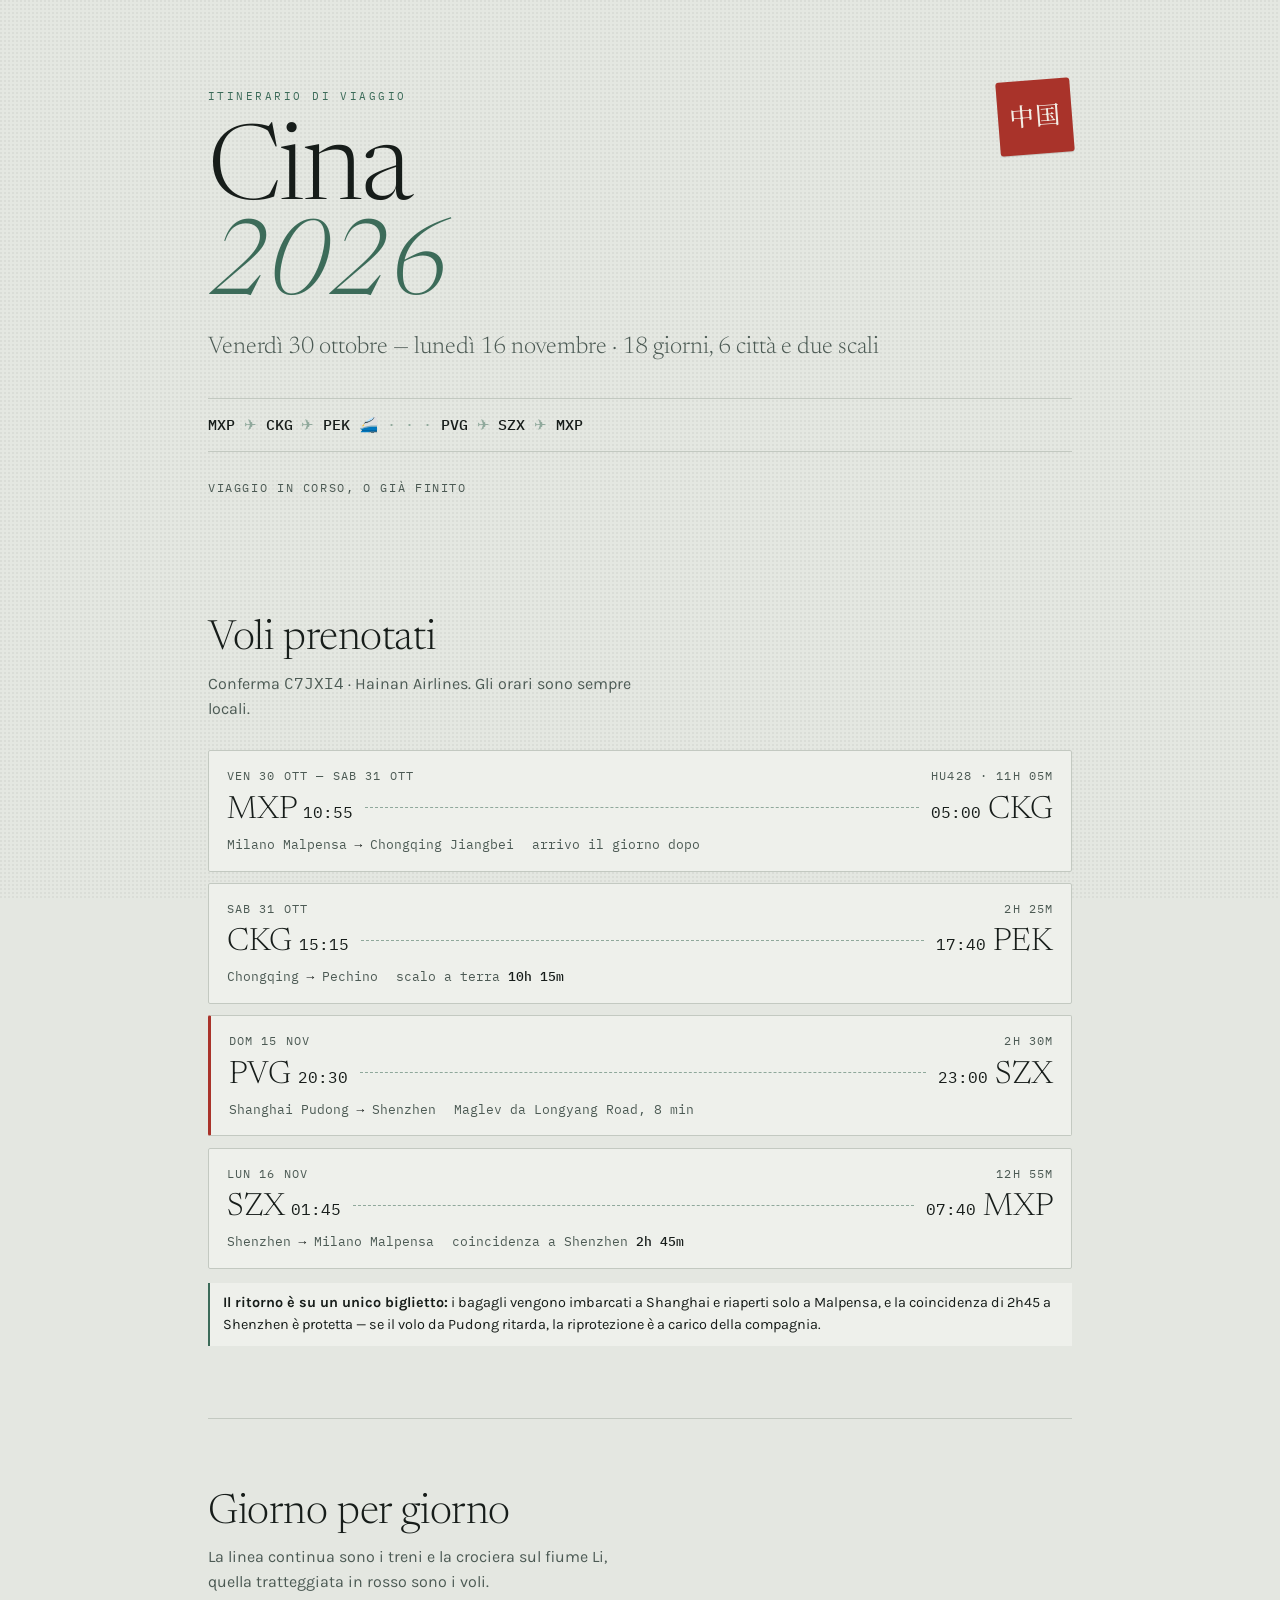
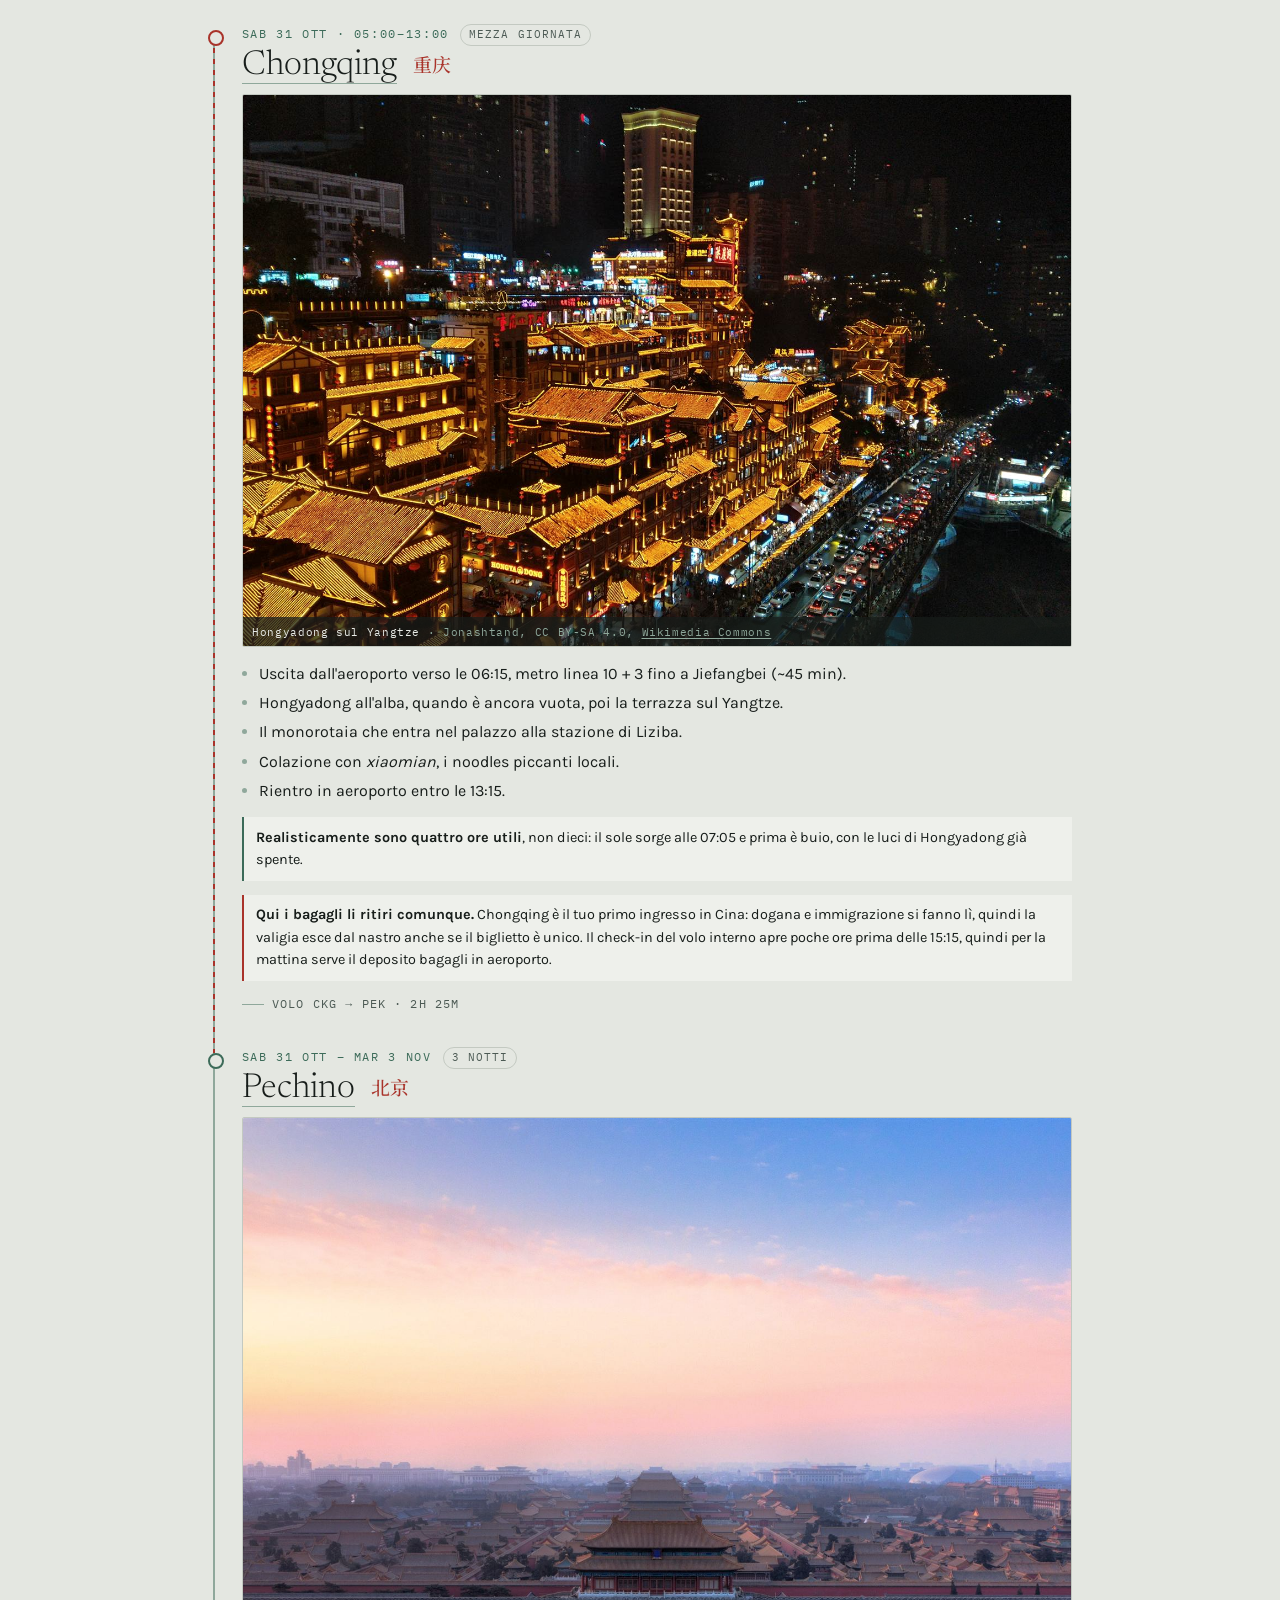
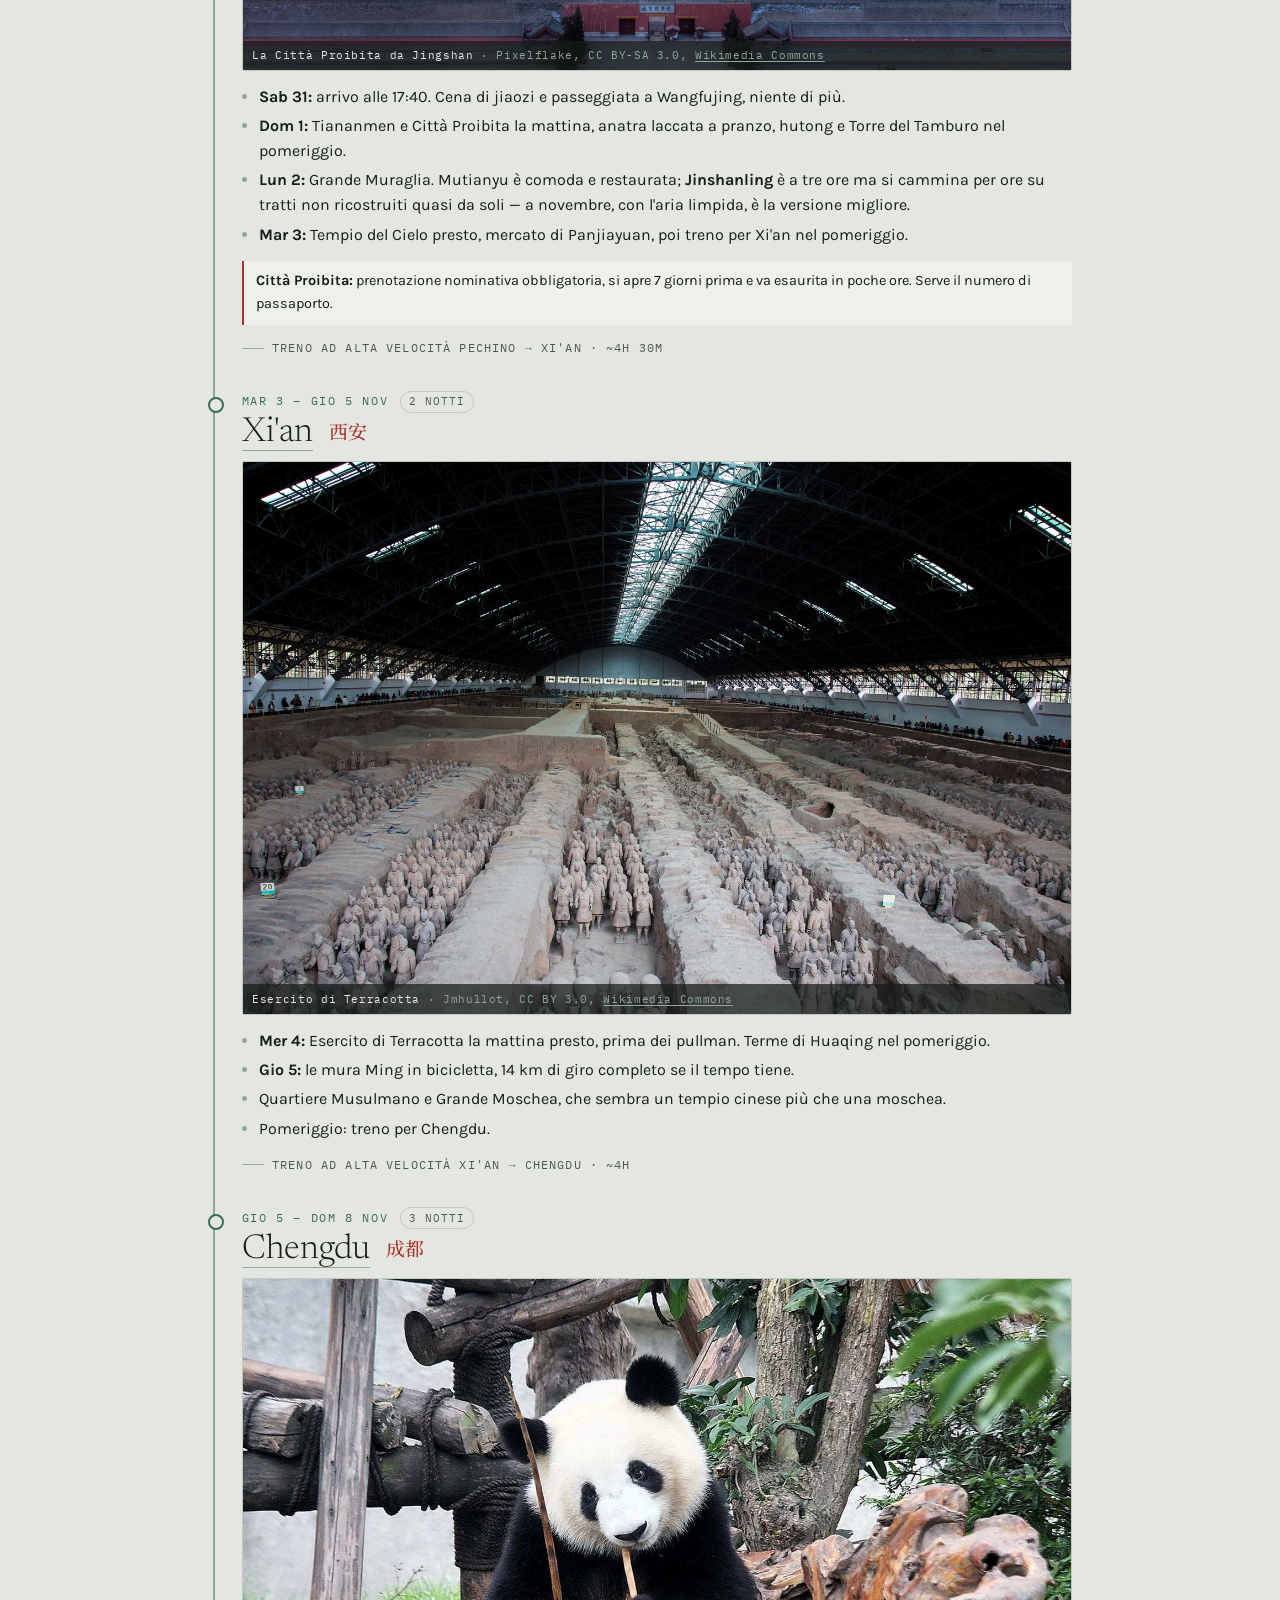
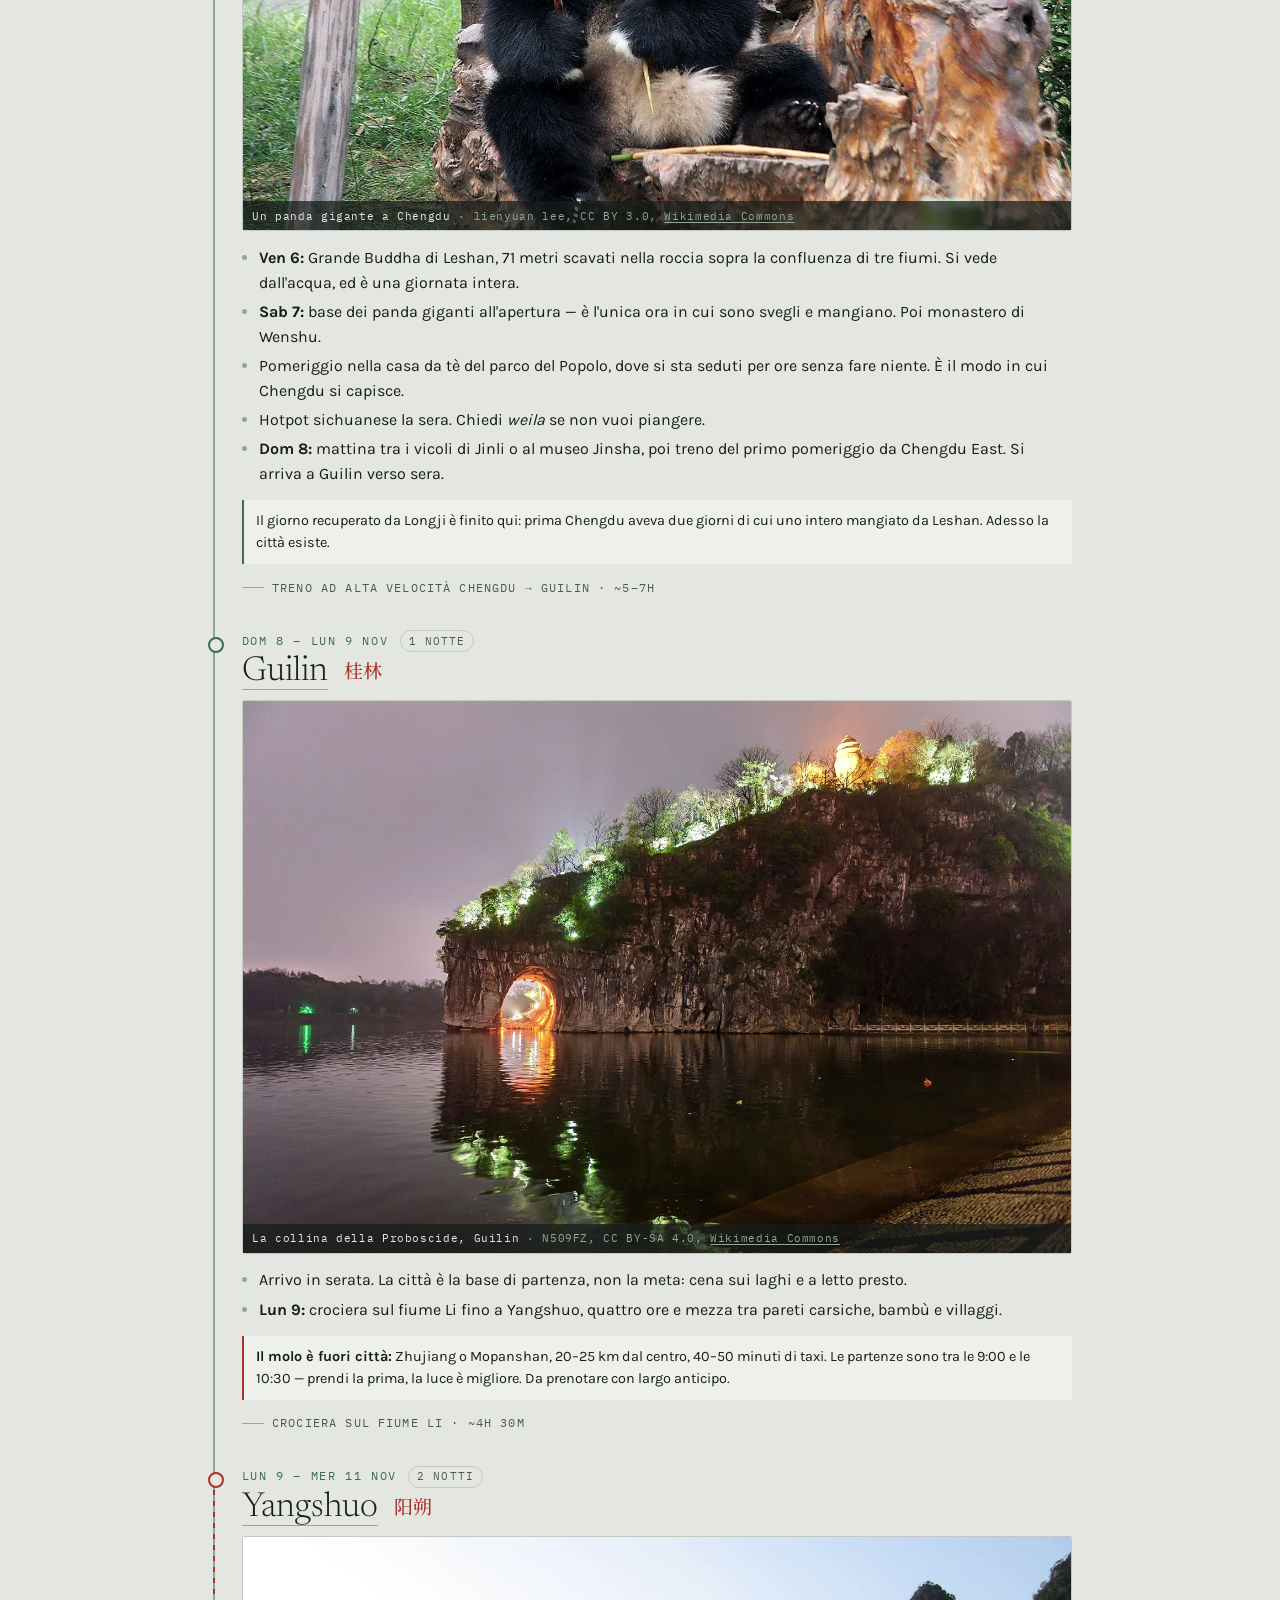
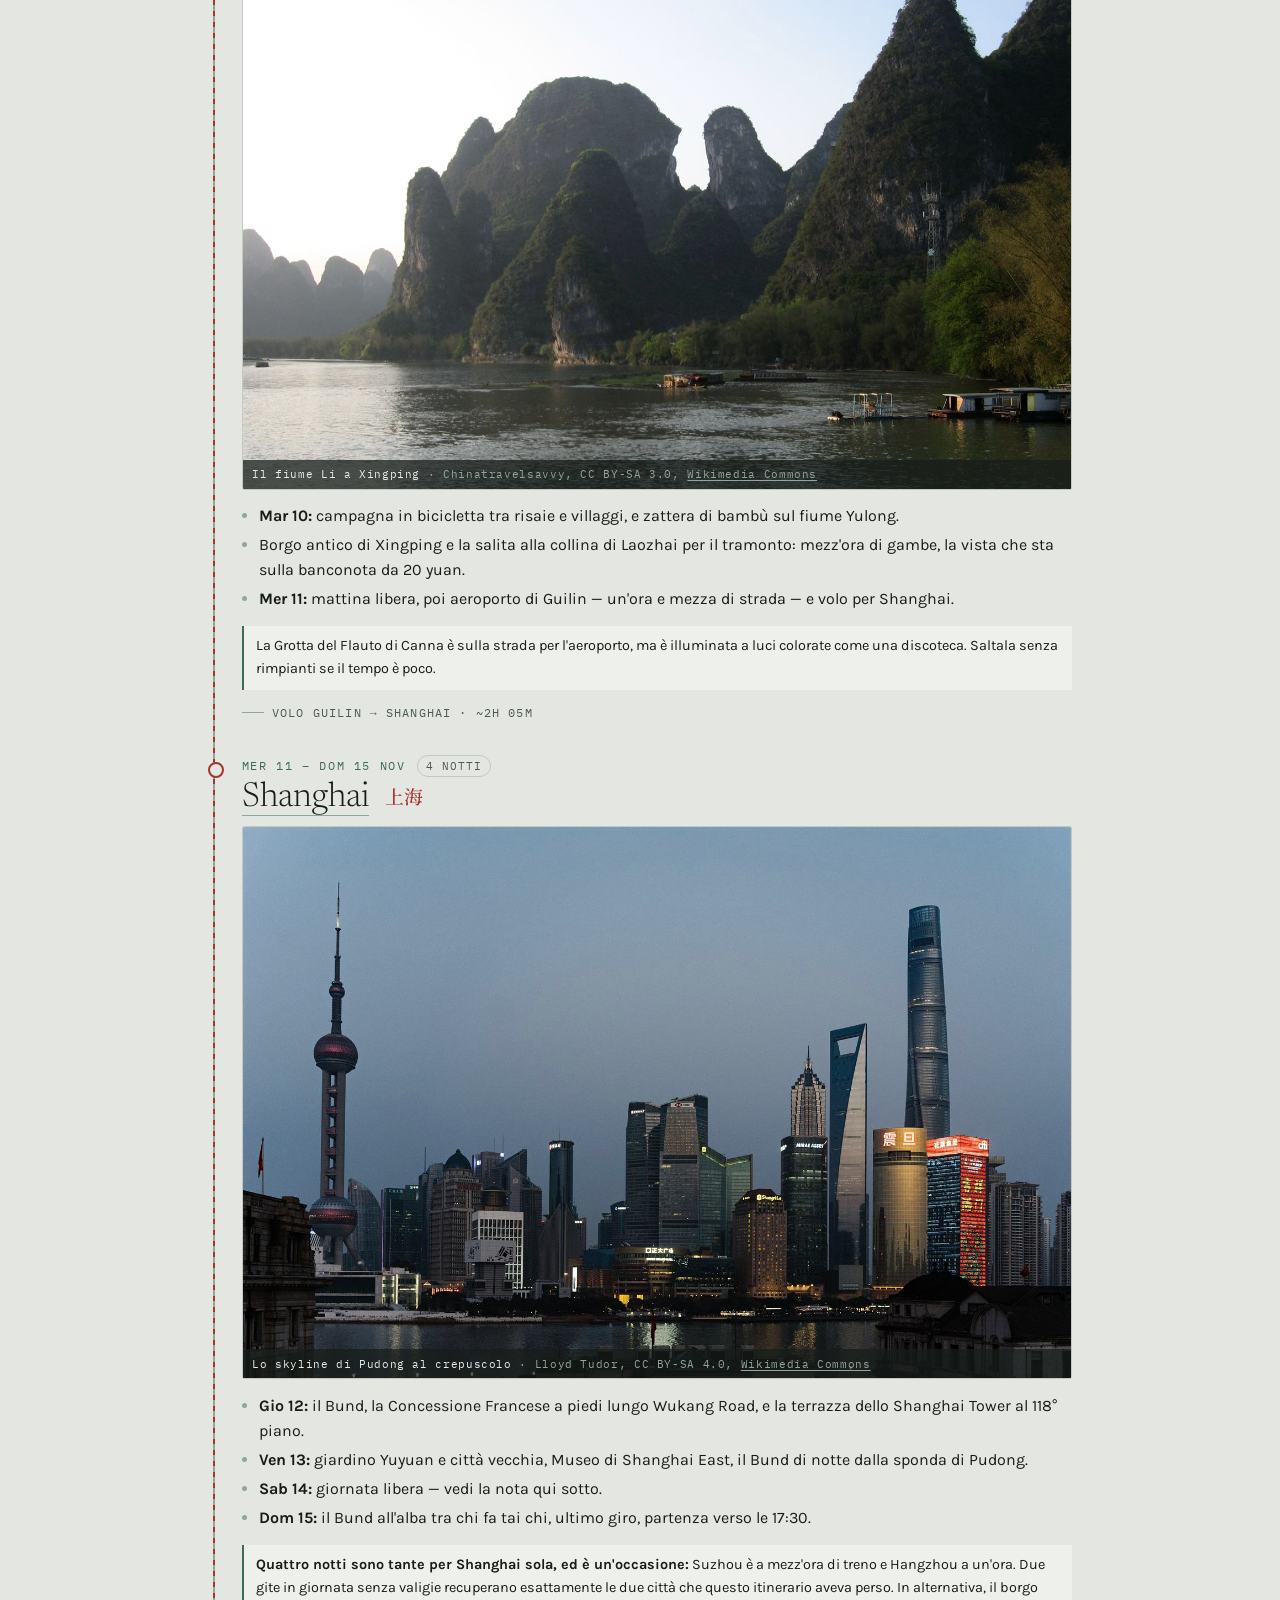
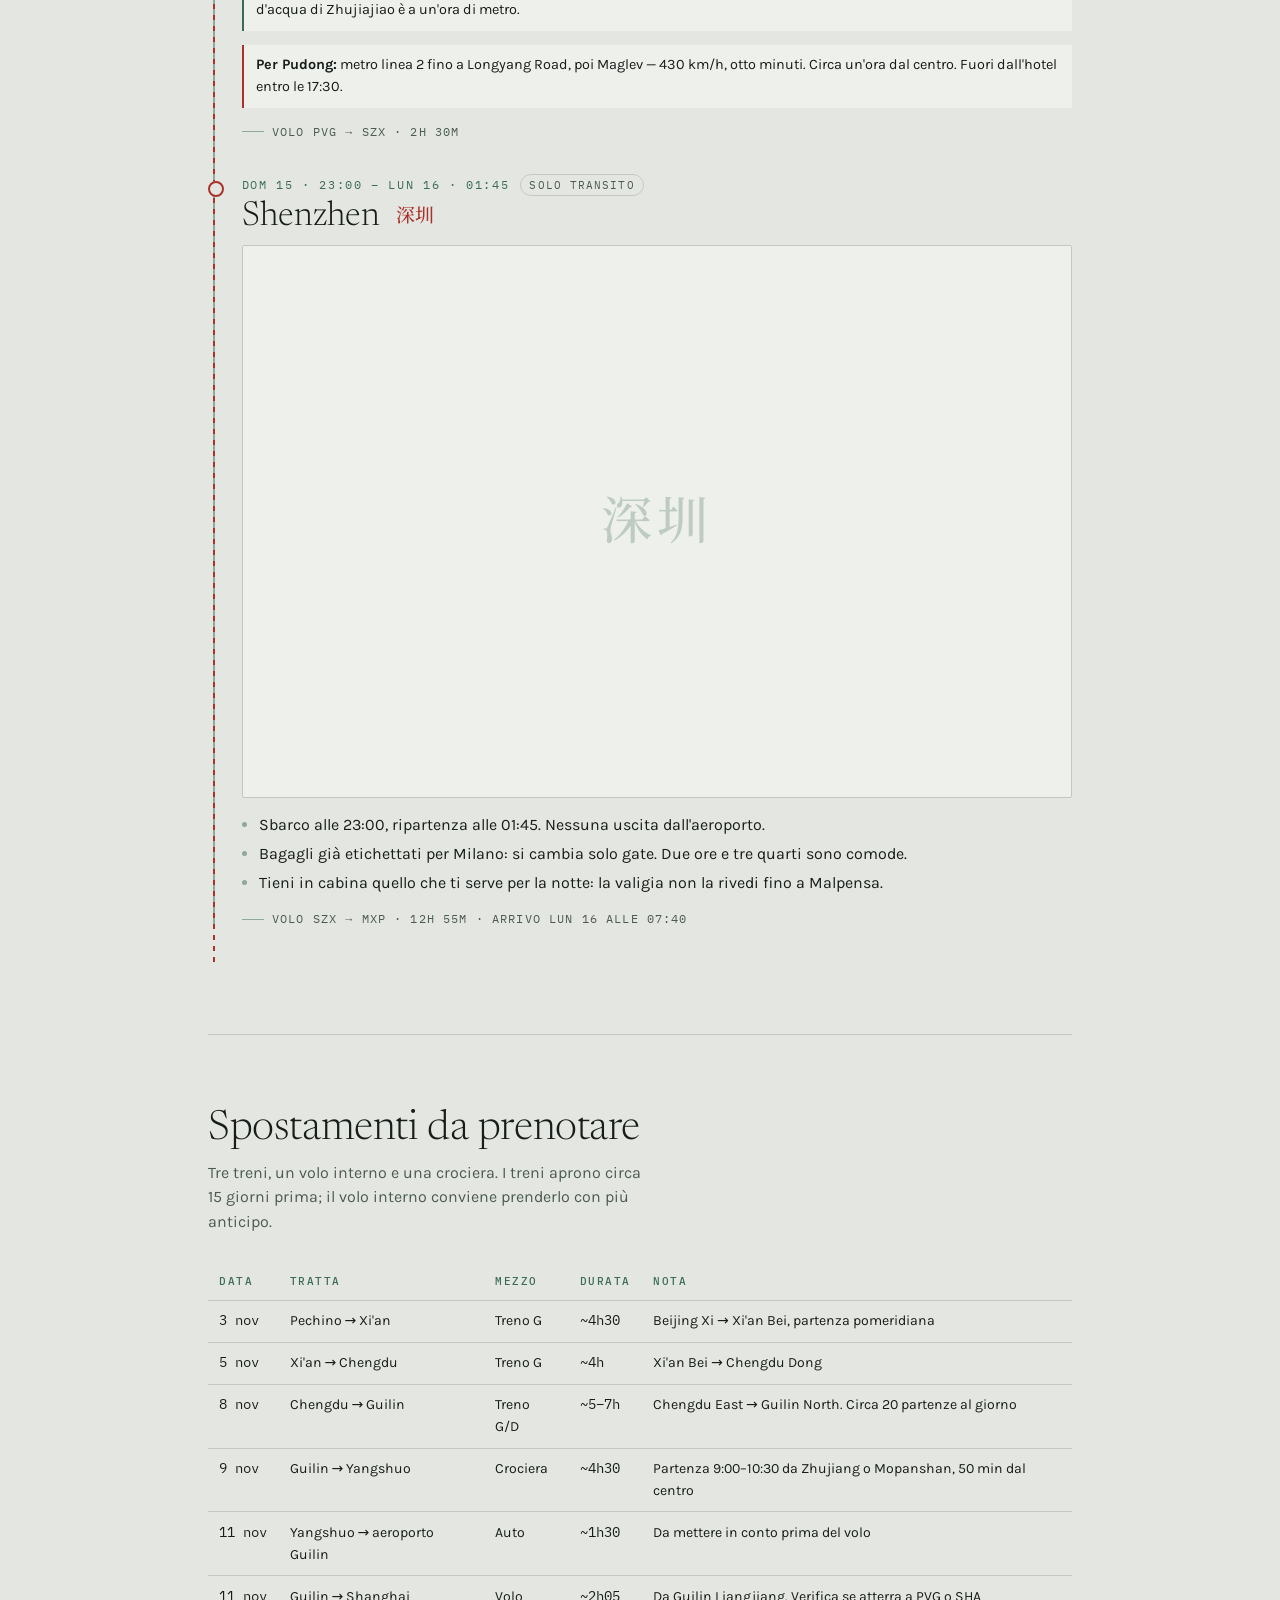
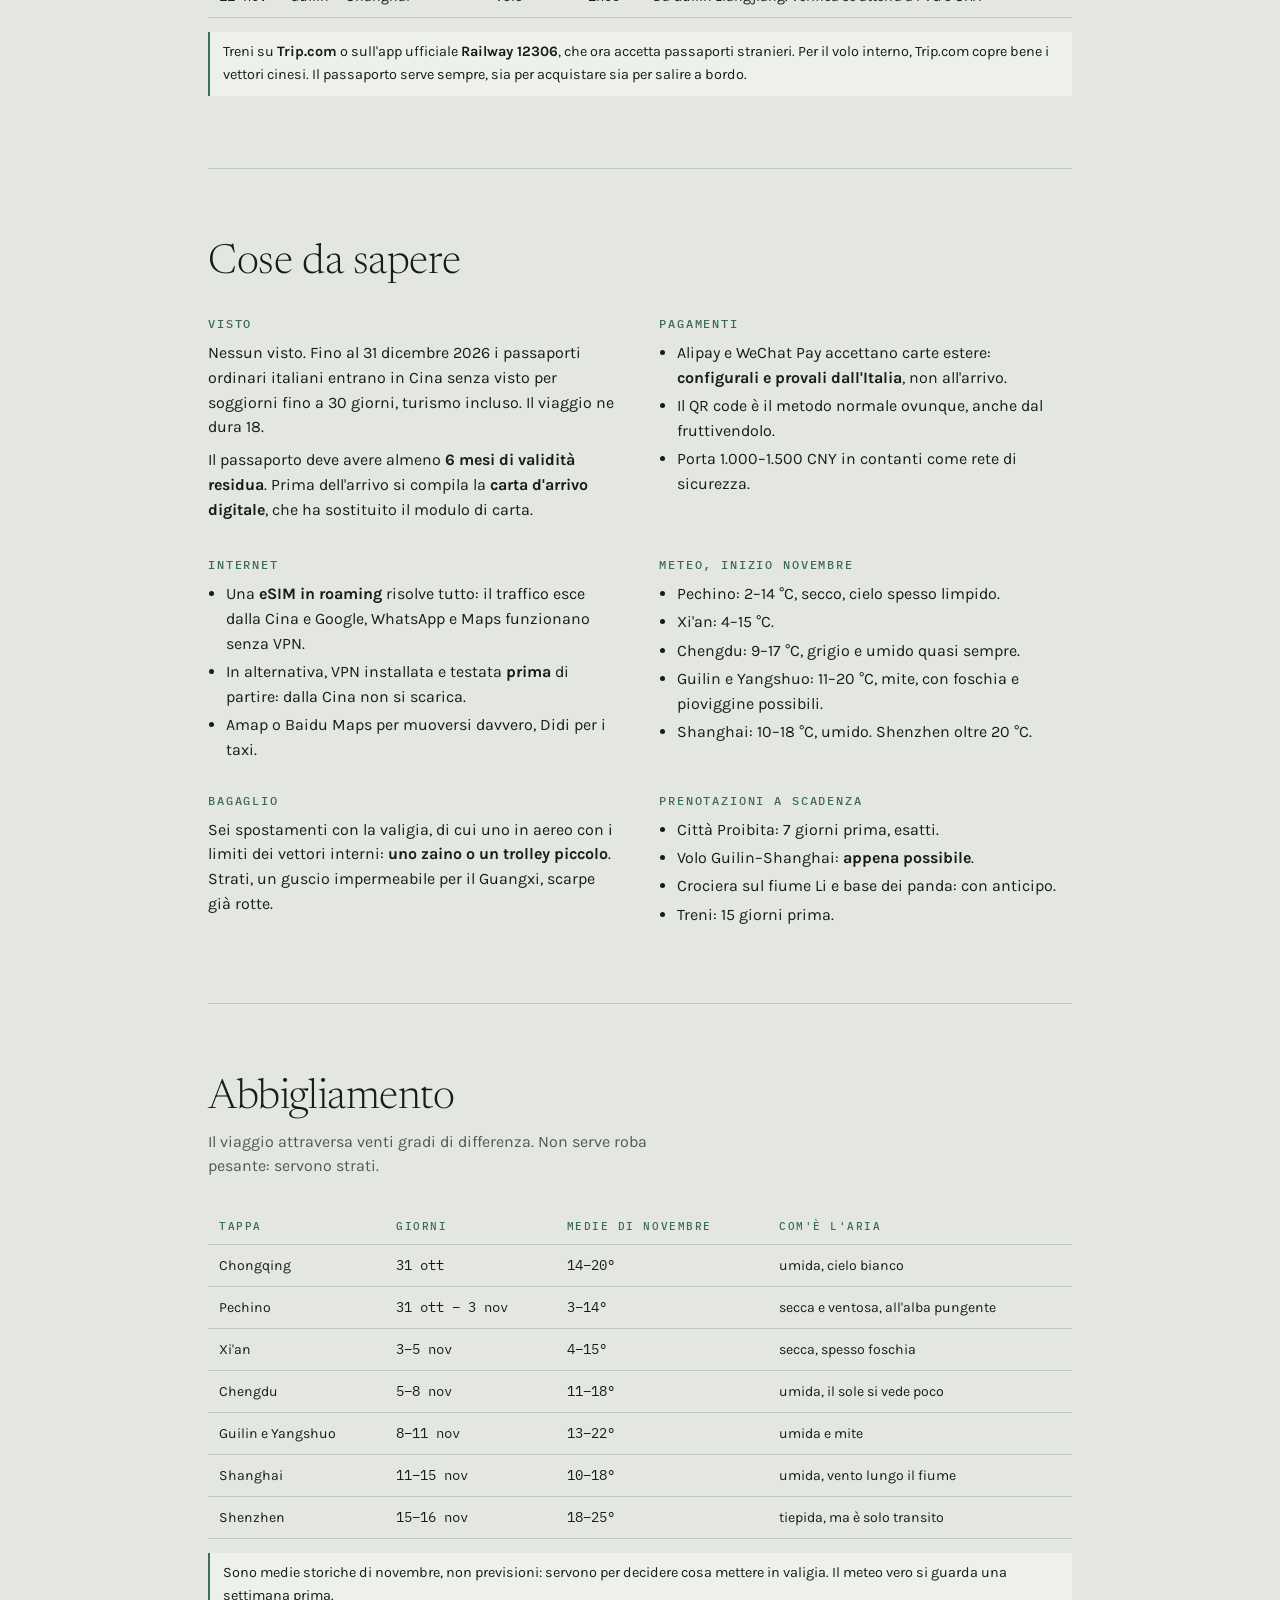
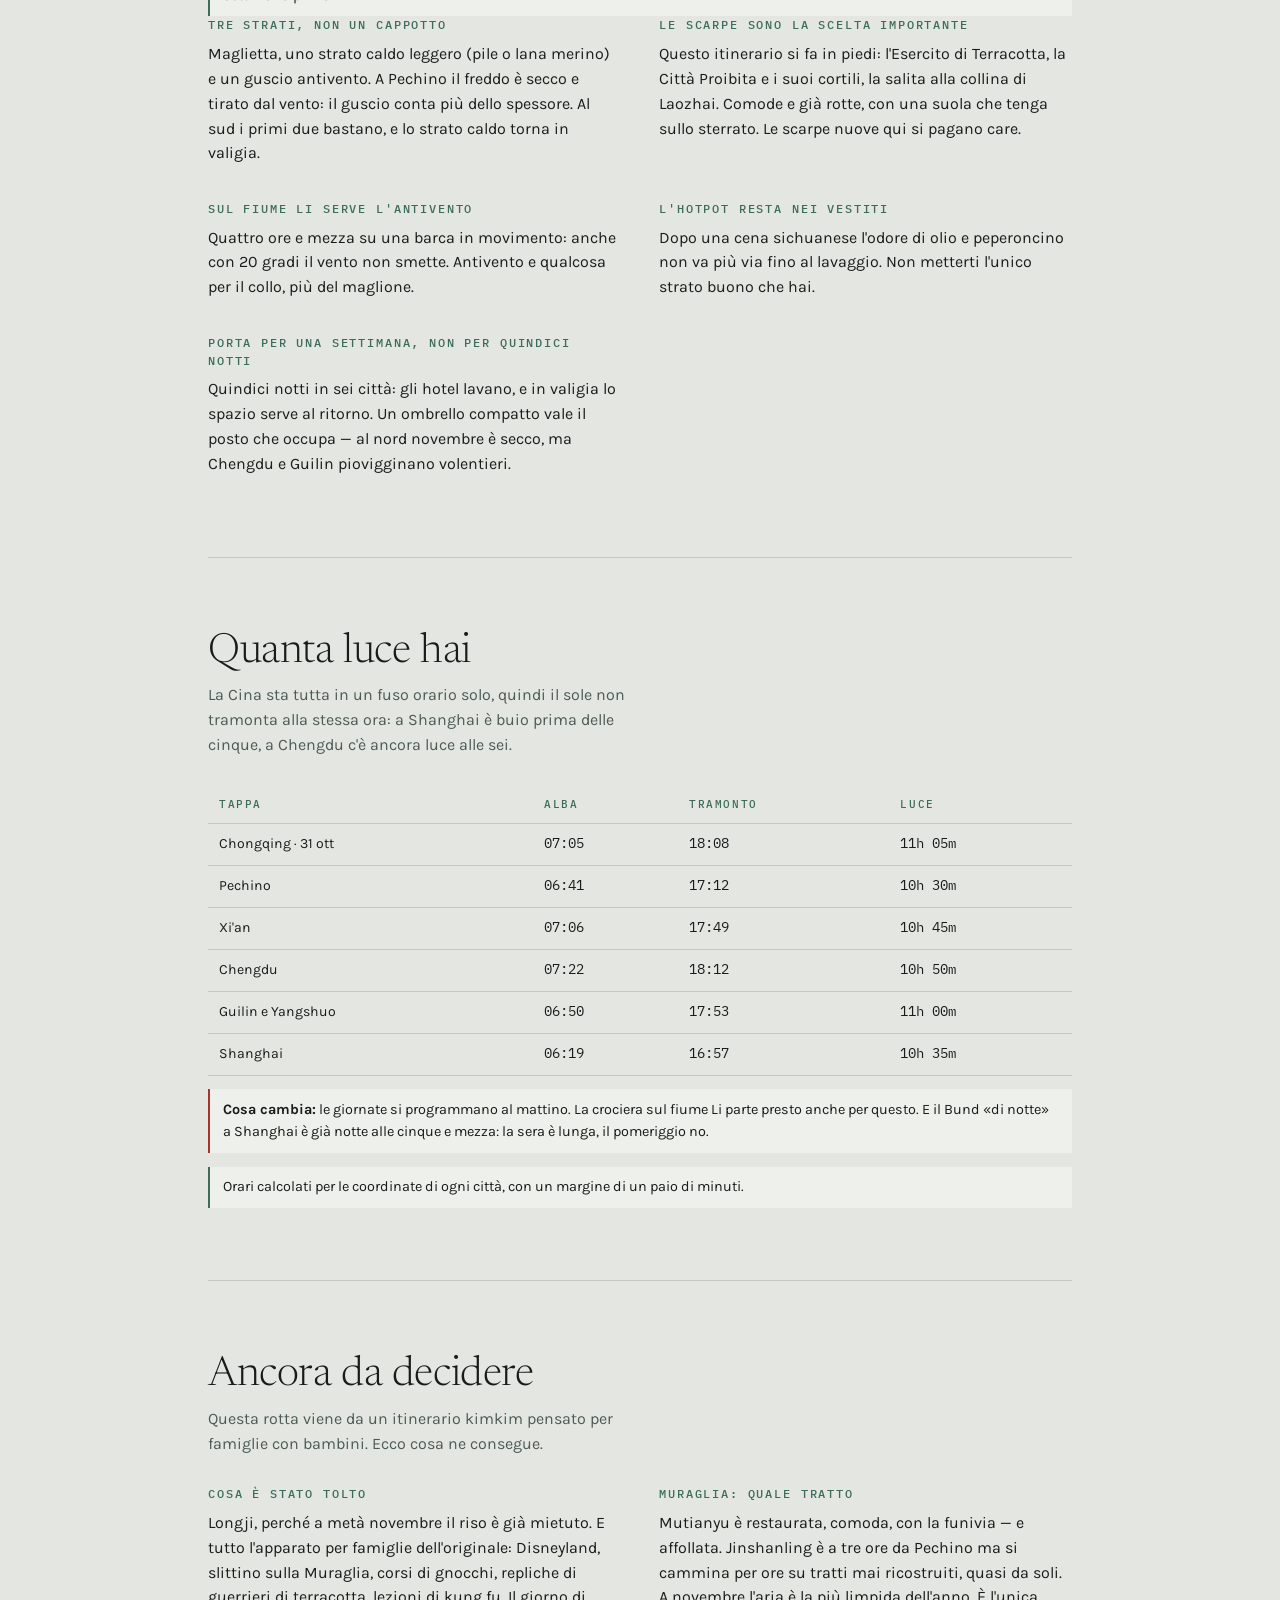
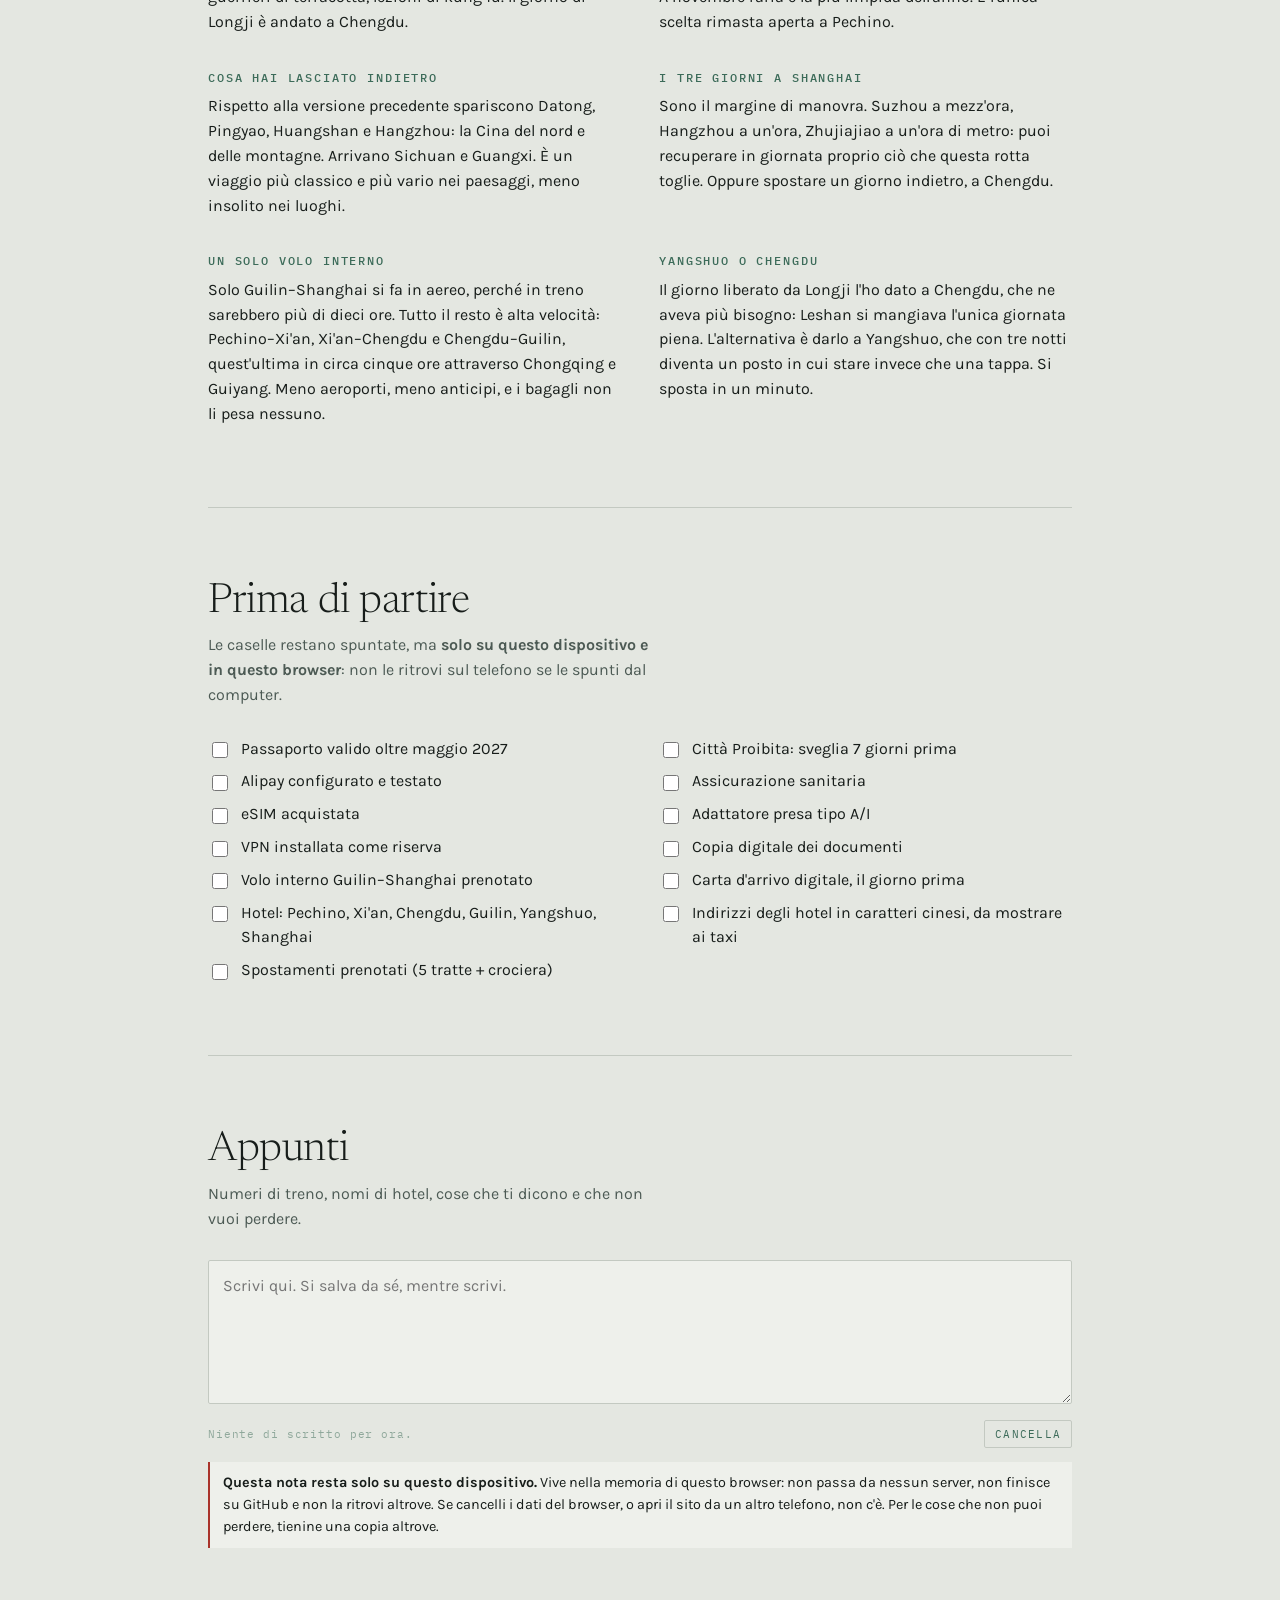
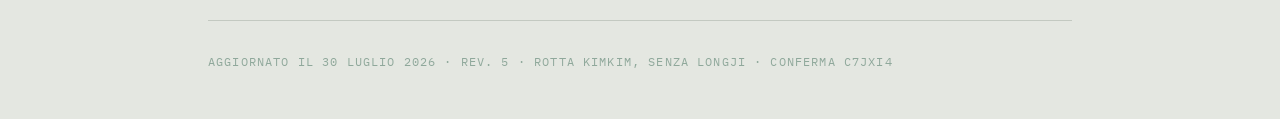
==== index.html @ d059ca27 "Update Chengdu flight" ====
<!DOCTYPE html>
<html lang="it">
<head>
<meta charset="utf-8">
<meta name="viewport" content="width=device-width, initial-scale=1">
<title>Cina 2026 · 30 ottobre – 16 novembre</title>
<meta name="description" content="Itinerario del viaggio in Cina: Chongqing, Pechino, Xi'an, Chengdu, Guilin, Yangshuo, Shanghai.">
<link rel="stylesheet" href="assets/fonts.css">
<link rel="stylesheet" href="assets/site.css">
</head>
<body>
<div class="wrap">

  <header class="hero">
    <div class="seal" aria-hidden="true">中国</div>
    <p class="eyebrow">Itinerario di viaggio</p>
    <h1>Cina<br><em>2026</em></h1>
    <p class="dates">Venerdì 30 ottobre — lunedì 16 novembre · 18 giorni, 6 città e due scali</p>
    <div class="routestrip">
      <b>MXP</b><span>✈</span><b>CKG</b><span>✈</span><b>PEK</b><span>🚄 · · ·</span><b>PVG</b><span>✈</span><b>SZX</b><span>✈</span><b>MXP</b>
    </div>
    <p class="counter" id="counter"></p>
  </header>

  <section id="voli">
    <div class="shead">
      <h2>Voli prenotati</h2>
      <p>Conferma <span class="mono">C7JXI4</span> · Hainan Airlines. Gli orari sono sempre locali.</p>
    </div>
    <div class="flights">

      <article class="flight reveal">
        <div class="flight-top"><span>Ven 30 ott — sab 31 ott</span><span>HU428 · 11h 05m</span></div>
        <div class="flight-mid">
          <span class="code">MXP <span class="mono" style="font-size:.5em">10:55</span></span>
          <span class="arrow"></span>
          <span class="code"><span class="mono" style="font-size:.5em">05:00</span> CKG</span>
        </div>
        <div class="flight-bot"><span>Milano Malpensa <b>→</b> Chongqing Jiangbei</span><span>arrivo il giorno dopo</span></div>
      </article>

      <article class="flight reveal">
        <div class="flight-top"><span>Sab 31 ott</span><span>2h 25m</span></div>
        <div class="flight-mid">
          <span class="code">CKG <span class="mono" style="font-size:.5em">15:15</span></span>
          <span class="arrow"></span>
          <span class="code"><span class="mono" style="font-size:.5em">17:40</span> PEK</span>
        </div>
        <div class="flight-bot"><span>Chongqing <b>→</b> Pechino</span><span>scalo a terra <b>10h 15m</b></span></div>
      </article>

      <article class="flight hinge reveal">
        <div class="flight-top"><span>Dom 15 nov</span><span>2h 30m</span></div>
        <div class="flight-mid">
          <span class="code">PVG <span class="mono" style="font-size:.5em">20:30</span></span>
          <span class="arrow"></span>
          <span class="code"><span class="mono" style="font-size:.5em">23:00</span> SZX</span>
        </div>
        <div class="flight-bot"><span>Shanghai Pudong <b>→</b> Shenzhen</span><span>Maglev da Longyang Road, 8 min</span></div>
      </article>

      <article class="flight reveal">
        <div class="flight-top"><span>Lun 16 nov</span><span>12h 55m</span></div>
        <div class="flight-mid">
          <span class="code">SZX <span class="mono" style="font-size:.5em">01:45</span></span>
          <span class="arrow"></span>
          <span class="code"><span class="mono" style="font-size:.5em">07:40</span> MXP</span>
        </div>
        <div class="flight-bot"><span>Shenzhen <b>→</b> Milano Malpensa</span><span>coincidenza a Shenzhen <b>2h 45m</b></span></div>
      </article>

    </div>
    <p class="note"><b>Il ritorno è su un unico biglietto:</b> i bagagli vengono imbarcati a Shanghai e riaperti solo a Malpensa, e la coincidenza di 2h45 a Shenzhen è protetta — se il volo da Pudong ritarda, la riprotezione è a carico della compagnia.</p>
  </section>

  <section id="itinerario">
    <div class="shead">
      <h2>Giorno per giorno</h2>
      <p>La linea continua sono i treni e la crociera sul fiume Li, quella tratteggiata in rosso sono i voli.</p>
    </div>

    <div class="timeline">

      <article class="stop air reveal">
        <div class="stop-head"><span class="when">Sab 31 ott · 05:00–13:00</span><span class="nights">mezza giornata</span></div>
        <h3><a href="tappe/chongqing.html">Chongqing</a> <span class="hanzi">重庆</span></h3>
        <figure class="shot" data-ph="重庆"
          data-file="202308 Hongya Cave at night from Qiansimen Bridge.jpg"
          data-author="Jonashtand" data-license="CC BY-SA 4.0">
          <img src="img/chongqing-hongyadong.jpg" alt="Hongyadong sul Yangtze" decoding="async" onerror="this.remove()">
          <figcaption>Hongyadong sul Yangtze <span>· foto: —</span></figcaption>
        </figure>
        <ul>
          <li>Uscita dall'aeroporto verso le 06:15, metro linea 10 + 3 fino a Jiefangbei (~45 min).</li>
          <li>Hongyadong all'alba, quando è ancora vuota, poi la terrazza sul Yangtze.</li>
          <li>Il monorotaia che entra nel palazzo alla stazione di Liziba.</li>
          <li>Colazione con <em>xiaomian</em>, i noodles piccanti locali.</li>
          <li>Rientro in aeroporto entro le 13:15.</li>
        </ul>
        <p class="note"><b>Realisticamente sono quattro ore utili</b>, non dieci: il sole sorge alle 07:05 e prima è buio, con le luci di Hongyadong già spente.</p>
        <p class="note warn"><b>Qui i bagagli li ritiri comunque.</b> Chongqing è il tuo primo ingresso in Cina: dogana e immigrazione si fanno lì, quindi la valigia esce dal nastro anche se il biglietto è unico. Il check-in del volo interno apre poche ore prima delle 15:15, quindi per la mattina serve il deposito bagagli in aeroporto.</p>
        <p class="leg">Volo CKG → PEK · 2h 25m</p>
      </article>

      <article class="stop reveal">
        <div class="stop-head"><span class="when">Sab 31 ott – mar 3 nov</span><span class="nights">3 notti</span></div>
        <h3><a href="tappe/pechino.html">Pechino</a> <span class="hanzi">北京</span></h3>
        <figure class="shot" data-ph="北京"
          data-file="The Forbidden City - View from Coal Hill.jpg"
          data-author="Pixelflake" data-license="CC BY-SA 3.0">
          <img src="img/pechino-cittaproibita.jpg" alt="La Città Proibita da Jingshan" loading="lazy" decoding="async" onerror="this.remove()">
          <figcaption>La Città Proibita da Jingshan <span>· foto: —</span></figcaption>
        </figure>
        <ul>
          <li><b>Sab 31:</b> arrivo alle 17:40. Cena di jiaozi e passeggiata a Wangfujing, niente di più.</li>
          <li><b>Dom 1:</b> Tiananmen e Città Proibita la mattina, anatra laccata a pranzo, hutong e Torre del Tamburo nel pomeriggio.</li>
          <li><b>Lun 2:</b> Grande Muraglia. Mutianyu è comoda e restaurata; <b>Jinshanling</b> è a tre ore ma si cammina per ore su tratti non ricostruiti quasi da soli — a novembre, con l'aria limpida, è la versione migliore.</li>
          <li><b>Mar 3:</b> Tempio del Cielo presto, mercato di Panjiayuan, poi treno per Xi'an nel pomeriggio.</li>
        </ul>
        <p class="note  warn"><b>Città Proibita:</b> prenotazione nominativa obbligatoria, si apre 7 giorni prima e va esaurita in poche ore. Serve il numero di passaporto.</p>
        <p class="leg">Treno ad alta velocità Pechino → Xi'an · ~4h 30m</p>
      </article>

      <article class="stop reveal">
        <div class="stop-head"><span class="when">Mar 3 – gio 5 nov</span><span class="nights">2 notti</span></div>
        <h3><a href="tappe/xian.html">Xi'an</a> <span class="hanzi">西安</span></h3>
        <figure class="shot" data-ph="西安"
          data-file="Terracotta Army, View of Pit 1.jpg"
          data-author="Jmhullot" data-license="CC BY 3.0">
          <img src="img/xian-terracotta.jpg" alt="Esercito di Terracotta" loading="lazy" decoding="async" onerror="this.remove()">
          <figcaption>Esercito di Terracotta <span>· foto: —</span></figcaption>
        </figure>
        <ul>
          <li><b>Mer 4:</b> Esercito di Terracotta la mattina presto, prima dei pullman. Terme di Huaqing nel pomeriggio.</li>
          <li><b>Gio 5:</b> le mura Ming in bicicletta, 14 km di giro completo se il tempo tiene.</li>
          <li>Quartiere Musulmano e Grande Moschea, che sembra un tempio cinese più che una moschea.</li>
          <li>Pomeriggio: treno per Chengdu.</li>
        </ul>
        <p class="leg">Treno ad alta velocità Xi'an → Chengdu · ~4h</p>
      </article>

      <article class="stop reveal">
        <div class="stop-head"><span class="when">Gio 5 – dom 8 nov</span><span class="nights">3 notti</span></div>
        <h3><a href="tappe/chengdu.html">Chengdu</a> <span class="hanzi">成都</span></h3>
        <figure class="shot" data-ph="成都"
          data-file="Ailuropoda melanoleuca 熊貓 panda - panoramio.jpg"
          data-author="lienyuan lee" data-license="CC BY 3.0">
          <img src="img/chengdu-panda.jpg" alt="Un panda gigante mangia bambù" loading="lazy" decoding="async" onerror="this.remove()">
          <figcaption>Un panda gigante a Chengdu <span>· foto: —</span></figcaption>
        </figure>
        <ul>
          <li><b>Ven 6:</b> Grande Buddha di Leshan, 71 metri scavati nella roccia sopra la confluenza di tre fiumi. Si vede dall'acqua, ed è una giornata intera.</li>
          <li><b>Sab 7:</b> base dei panda giganti all'apertura — è l'unica ora in cui sono svegli e mangiano. Poi monastero di Wenshu.</li>
          <li>Pomeriggio nella casa da tè del parco del Popolo, dove si sta seduti per ore senza fare niente. È il modo in cui Chengdu si capisce.</li>
          <li>Hotpot sichuanese la sera. Chiedi <em>weila</em> se non vuoi piangere.</li>
          <li><b>Dom 8:</b> mattina tra i vicoli di Jinli o al museo Jinsha, poi treno del primo pomeriggio da Chengdu East. Si arriva a Guilin verso sera.</li>
        </ul>
        <p class="note">Il giorno recuperato da Longji è finito qui: prima Chengdu aveva due giorni di cui uno intero mangiato da Leshan. Adesso la città esiste.</p>
        <p class="leg">Treno ad alta velocità Chengdu → Guilin · ~5–7h</p>
      </article>

      <article class="stop reveal">
        <div class="stop-head"><span class="when">Dom 8 – lun 9 nov</span><span class="nights">1 notte</span></div>
        <h3><a href="tappe/guilin-yangshuo.html">Guilin</a> <span class="hanzi">桂林</span></h3>
        <figure class="shot" data-ph="桂林"
          data-file="Guilin Elephant Hill at night (20240217201207).jpg"
          data-author="N509FZ" data-license="CC BY-SA 4.0">
          <img src="img/guilin-collina.jpg" alt="La collina della Proboscide illuminata di notte" loading="lazy" decoding="async" onerror="this.remove()">
          <figcaption>La collina della Proboscide, Guilin <span>· foto: —</span></figcaption>
        </figure>
        <ul>
          <li>Arrivo in serata. La città è la base di partenza, non la meta: cena sui laghi e a letto presto.</li>
          <li><b>Lun 9:</b> crociera sul fiume Li fino a Yangshuo, quattro ore e mezza tra pareti carsiche, bambù e villaggi.</li>
        </ul>
        <p class="note warn"><b>Il molo è fuori città:</b> Zhujiang o Mopanshan, 20–25 km dal centro, 40–50 minuti di taxi. Le partenze sono tra le 9:00 e le 10:30 — prendi la prima, la luce è migliore. Da prenotare con largo anticipo.</p>
        <p class="leg">Crociera sul fiume Li · ~4h 30m</p>
      </article>

      <article class="stop air reveal">
        <div class="stop-head"><span class="when">Lun 9 – mer 11 nov</span><span class="nights">2 notti</span></div>
        <h3><a href="tappe/guilin-yangshuo.html">Yangshuo</a> <span class="hanzi">阳朔</span></h3>
        <figure class="shot" data-ph="阳朔"
          data-file="Li River at Xingping 1.jpg"
          data-author="Chinatravelsavvy" data-license="CC BY-SA 3.0">
          <img src="img/yangshuo-fiumeli.jpg" alt="Il fiume Li a Xingping tra i picchi carsici" loading="lazy" decoding="async" onerror="this.remove()">
          <figcaption>Il fiume Li a Xingping <span>· foto: —</span></figcaption>
        </figure>
        <ul>
          <li><b>Mar 10:</b> campagna in bicicletta tra risaie e villaggi, e zattera di bambù sul fiume Yulong.</li>
          <li>Borgo antico di Xingping e la salita alla collina di Laozhai per il tramonto: mezz'ora di gambe, la vista che sta sulla banconota da 20 yuan.</li>
          <li><b>Mer 11:</b> mattina libera, poi aeroporto di Guilin — un'ora e mezza di strada — e volo per Shanghai.</li>
        </ul>
        <p class="note">La Grotta del Flauto di Canna è sulla strada per l'aeroporto, ma è illuminata a luci colorate come una discoteca. Saltala senza rimpianti se il tempo è poco.</p>
        <p class="leg">Volo Guilin → Shanghai · ~2h 05m</p>
      </article>

      <article class="stop air reveal">
        <div class="stop-head"><span class="when">Mer 11 – dom 15 nov</span><span class="nights">4 notti</span></div>
        <h3><a href="tappe/shanghai.html">Shanghai</a> <span class="hanzi">上海</span></h3>
        <figure class="shot" data-ph="上海"
          data-file="Pudong skyline at dusk.jpg"
          data-author="Lloyd Tudor" data-license="CC BY-SA 4.0">
          <img src="img/shanghai-pudong.jpg" alt="Lo skyline di Pudong al crepuscolo" loading="lazy" decoding="async" onerror="this.remove()">
          <figcaption>Lo skyline di Pudong al crepuscolo <span>· foto: —</span></figcaption>
        </figure>
        <ul>
          <li><b>Gio 12:</b> il Bund, la Concessione Francese a piedi lungo Wukang Road, e la terrazza dello Shanghai Tower al 118° piano.</li>
          <li><b>Ven 13:</b> giardino Yuyuan e città vecchia, Museo di Shanghai East, il Bund di notte dalla sponda di Pudong.</li>
          <li><b>Sab 14:</b> giornata libera — vedi la nota qui sotto.</li>
          <li><b>Dom 15:</b> il Bund all'alba tra chi fa tai chi, ultimo giro, partenza verso le 17:30.</li>
        </ul>
        <p class="note"><b>Quattro notti sono tante per Shanghai sola, ed è un'occasione:</b> Suzhou è a mezz'ora di treno e Hangzhou a un'ora. Due gite in giornata senza valigie recuperano esattamente le due città che questo itinerario aveva perso. In alternativa, il borgo d'acqua di Zhujiajiao è a un'ora di metro.</p>
        <p class="note  warn"><b>Per Pudong:</b> metro linea 2 fino a Longyang Road, poi Maglev — 430 km/h, otto minuti. Circa un'ora dal centro. Fuori dall'hotel entro le 17:30.</p>
        <p class="leg">Volo PVG → SZX · 2h 30m</p>
      </article>

      <article class="stop air reveal">
        <div class="stop-head"><span class="when">Dom 15 · 23:00 – lun 16 · 01:45</span><span class="nights">solo transito</span></div>
        <h3>Shenzhen <span class="hanzi">深圳</span></h3>
        <figure class="shot" data-ph="深圳"></figure>
        <ul>
          <li>Sbarco alle 23:00, ripartenza alle 01:45. Nessuna uscita dall'aeroporto.</li>
          <li>Bagagli già etichettati per Milano: si cambia solo gate. Due ore e tre quarti sono comode.</li>
          <li>Tieni in cabina quello che ti serve per la notte: la valigia non la rivedi fino a Malpensa.</li>
        </ul>
        <p class="leg">Volo SZX → MXP · 12h 55m · arrivo lun 16 alle 07:40</p>
      </article>

    </div>
  </section>

  <section id="treni">
    <div class="shead">
      <h2>Spostamenti da prenotare</h2>
      <p>Tre treni, un volo interno e una crociera. I treni aprono circa 15 giorni prima; il volo interno conviene prenderlo con più anticipo.</p>
    </div>
    <div class="tablewrap">
      <table>
        <thead>
          <tr><th>Data</th><th>Tratta</th><th>Mezzo</th><th>Durata</th><th>Nota</th></tr>
        </thead>
        <tbody>
          <tr><td class="n">3 nov</td><td>Pechino → Xi'an</td><td>Treno G</td><td class="n">~4h30</td><td>Beijing Xi → Xi'an Bei, partenza pomeridiana</td></tr>
          <tr><td class="n">5 nov</td><td>Xi'an → Chengdu</td><td>Treno G</td><td class="n">~4h</td><td>Xi'an Bei → Chengdu Dong</td></tr>
          <tr><td class="n">8 nov</td><td>Chengdu → Guilin</td><td>Treno G/D</td><td class="n">~5–7h</td><td>Chengdu East → Guilin North. Circa 20 partenze al giorno</td></tr>
          <tr><td class="n">9 nov</td><td>Guilin → Yangshuo</td><td>Crociera</td><td class="n">~4h30</td><td>Partenza 9:00–10:30 da Zhujiang o Mopanshan, 50 min dal centro</td></tr>
          <tr><td class="n">11 nov</td><td>Yangshuo → aeroporto Guilin</td><td>Auto</td><td class="n">~1h30</td><td>Da mettere in conto prima del volo</td></tr>
          <tr><td class="n">11 nov</td><td>Guilin → Shanghai</td><td>Volo</td><td class="n">~2h05</td><td>Da Guilin Liangjiang. Verifica se atterra a PVG o SHA</td></tr>
        </tbody>
      </table>
    </div>
    <p class="note">Treni su <b>Trip.com</b> o sull'app ufficiale <b>Railway 12306</b>, che ora accetta passaporti stranieri. Per il volo interno, Trip.com copre bene i vettori cinesi. Il passaporto serve sempre, sia per acquistare sia per salire a bordo.</p>
  </section>

  <section id="pratico">
    <div class="shead">
      <h2>Cose da sapere</h2>
    </div>
    <div class="grid">

      <div class="card reveal">
        <h4>Visto</h4>
        <p>Nessun visto. Fino al 31 dicembre 2026 i passaporti ordinari italiani entrano in Cina senza visto per soggiorni fino a 30 giorni, turismo incluso. Il viaggio ne dura 18.</p>
        <p>Il passaporto deve avere almeno <b>6 mesi di validità residua</b>. Prima dell'arrivo si compila la <b>carta d'arrivo digitale</b>, che ha sostituito il modulo di carta.</p>
      </div>

      <div class="card reveal">
        <h4>Pagamenti</h4>
        <ul>
          <li>Alipay e WeChat Pay accettano carte estere: <b>configurali e provali dall'Italia</b>, non all'arrivo.</li>
          <li>Il QR code è il metodo normale ovunque, anche dal fruttivendolo.</li>
          <li>Porta 1.000–1.500 CNY in contanti come rete di sicurezza.</li>
        </ul>
      </div>

      <div class="card reveal">
        <h4>Internet</h4>
        <ul>
          <li>Una <b>eSIM in roaming</b> risolve tutto: il traffico esce dalla Cina e Google, WhatsApp e Maps funzionano senza VPN.</li>
          <li>In alternativa, VPN installata e testata <b>prima</b> di partire: dalla Cina non si scarica.</li>
          <li>Amap o Baidu Maps per muoversi davvero, Didi per i taxi.</li>
        </ul>
      </div>

      <div class="card reveal">
        <h4>Meteo, inizio novembre</h4>
        <ul>
          <li>Pechino: 2–14 °C, secco, cielo spesso limpido.</li>
          <li>Xi'an: 4–15 °C.</li>
          <li>Chengdu: 9–17 °C, grigio e umido quasi sempre.</li>
          <li>Guilin e Yangshuo: 11–20 °C, mite, con foschia e pioviggine possibili.</li>
          <li>Shanghai: 10–18 °C, umido. Shenzhen oltre 20 °C.</li>
        </ul>
      </div>

      <div class="card reveal">
        <h4>Bagaglio</h4>
        <p>Sei spostamenti con la valigia, di cui uno in aereo con i limiti dei vettori interni: <b>uno zaino o un trolley piccolo</b>. Strati, un guscio impermeabile per il Guangxi, scarpe già rotte.</p>
      </div>

      <div class="card reveal">
        <h4>Prenotazioni a scadenza</h4>
        <ul>
          <li>Città Proibita: 7 giorni prima, esatti.</li>
          <li>Volo Guilin–Shanghai: <b>appena possibile</b>.</li>
          <li>Crociera sul fiume Li e base dei panda: con anticipo.</li>
          <li>Treni: 15 giorni prima.</li>
        </ul>
      </div>

    </div>
  </section>

  <section id="abbigliamento">
    <div class="shead">
      <h2>Abbigliamento</h2>
      <p>Il viaggio attraversa venti gradi di differenza. Non serve roba pesante: servono strati.</p>
    </div>

    <div class="tablewrap">
      <table>
        <thead>
          <tr><th>Tappa</th><th>Giorni</th><th>Medie di novembre</th><th>Com'è l'aria</th></tr>
        </thead>
        <tbody>
          <tr><td>Chongqing</td><td class="n">31 ott</td><td class="n">14–20°</td><td>umida, cielo bianco</td></tr>
          <tr><td>Pechino</td><td class="n">31 ott – 3 nov</td><td class="n">3–14°</td><td>secca e ventosa, all'alba pungente</td></tr>
          <tr><td>Xi'an</td><td class="n">3–5 nov</td><td class="n">4–15°</td><td>secca, spesso foschia</td></tr>
          <tr><td>Chengdu</td><td class="n">5–8 nov</td><td class="n">11–18°</td><td>umida, il sole si vede poco</td></tr>
          <tr><td>Guilin e Yangshuo</td><td class="n">8–11 nov</td><td class="n">13–22°</td><td>umida e mite</td></tr>
          <tr><td>Shanghai</td><td class="n">11–15 nov</td><td class="n">10–18°</td><td>umida, vento lungo il fiume</td></tr>
          <tr><td>Shenzhen</td><td class="n">15–16 nov</td><td class="n">18–25°</td><td>tiepida, ma è solo transito</td></tr>
        </tbody>
      </table>
    </div>
    <p class="note">Sono medie storiche di novembre, non previsioni: servono per decidere cosa mettere in valigia. Il meteo vero si guarda una settimana prima.</p>

    <div class="grid">
      <div class="card reveal">
        <h4>Tre strati, non un cappotto</h4>
        <p>Maglietta, uno strato caldo leggero (pile o lana merino) e un guscio antivento. A Pechino il freddo è secco e tirato dal vento: il guscio conta più dello spessore. Al sud i primi due bastano, e lo strato caldo torna in valigia.</p>
      </div>
      <div class="card reveal">
        <h4>Le scarpe sono la scelta importante</h4>
        <p>Questo itinerario si fa in piedi: l'Esercito di Terracotta, la Città Proibita e i suoi cortili, la salita alla collina di Laozhai. Comode e già rotte, con una suola che tenga sullo sterrato. Le scarpe nuove qui si pagano care.</p>
      </div>
      <div class="card reveal">
        <h4>Sul fiume Li serve l'antivento</h4>
        <p>Quattro ore e mezza su una barca in movimento: anche con 20 gradi il vento non smette. Antivento e qualcosa per il collo, più del maglione.</p>
      </div>
      <div class="card reveal">
        <h4>L'hotpot resta nei vestiti</h4>
        <p>Dopo una cena sichuanese l'odore di olio e peperoncino non va più via fino al lavaggio. Non metterti l'unico strato buono che hai.</p>
      </div>
      <div class="card reveal">
        <h4>Porta per una settimana, non per quindici notti</h4>
        <p>Quindici notti in sei città: gli hotel lavano, e in valigia lo spazio serve al ritorno. Un ombrello compatto vale il posto che occupa — al nord novembre è secco, ma Chengdu e Guilin piovigginano volentieri.</p>
      </div>
    </div>
  </section>

  <section id="luce">
    <div class="shead">
      <h2>Quanta luce hai</h2>
      <p>La Cina sta tutta in un fuso orario solo, quindi il sole non tramonta alla stessa ora: a Shanghai è buio prima delle cinque, a Chengdu c'è ancora luce alle sei.</p>
    </div>
    <div class="tablewrap">
      <table>
        <thead>
          <tr><th>Tappa</th><th>Alba</th><th>Tramonto</th><th>Luce</th></tr>
        </thead>
        <tbody>
          <tr><td>Chongqing · 31 ott</td><td class="n">07:05</td><td class="n">18:08</td><td class="n">11h 05m</td></tr>
          <tr><td>Pechino</td><td class="n">06:41</td><td class="n">17:12</td><td class="n">10h 30m</td></tr>
          <tr><td>Xi'an</td><td class="n">07:06</td><td class="n">17:49</td><td class="n">10h 45m</td></tr>
          <tr><td>Chengdu</td><td class="n">07:22</td><td class="n">18:12</td><td class="n">10h 50m</td></tr>
          <tr><td>Guilin e Yangshuo</td><td class="n">06:50</td><td class="n">17:53</td><td class="n">11h 00m</td></tr>
          <tr><td>Shanghai</td><td class="n">06:19</td><td class="n">16:57</td><td class="n">10h 35m</td></tr>
        </tbody>
      </table>
    </div>
    <p class="note warn"><b>Cosa cambia:</b> le giornate si programmano al mattino. La crociera sul fiume Li parte presto anche per questo. E il Bund «di notte» a Shanghai è già notte alle cinque e mezza: la sera è lunga, il pomeriggio no.</p>
    <p class="note">Orari calcolati per le coordinate di ogni città, con un margine di un paio di minuti.</p>
  </section>

  <section id="aperto">
    <div class="shead">
      <h2>Ancora da decidere</h2>
      <p>Questa rotta viene da un itinerario kimkim pensato per famiglie con bambini. Ecco cosa ne consegue.</p>
    </div>
    <div class="grid">
      <div class="card reveal">
        <h4>Cosa è stato tolto</h4>
        <p>Longji, perché a metà novembre il riso è già mietuto. E tutto l'apparato per famiglie dell'originale: Disneyland, slittino sulla Muraglia, corsi di gnocchi, repliche di guerrieri di terracotta, lezioni di kung fu. Il giorno di Longji è andato a Chengdu.</p>
      </div>
      <div class="card reveal">
        <h4>Muraglia: quale tratto</h4>
        <p>Mutianyu è restaurata, comoda, con la funivia — e affollata. Jinshanling è a tre ore da Pechino ma si cammina per ore su tratti mai ricostruiti, quasi da soli. A novembre l'aria è la più limpida dell'anno. È l'unica scelta rimasta aperta a Pechino.</p>
      </div>
      <div class="card reveal">
        <h4>Cosa hai lasciato indietro</h4>
        <p>Rispetto alla versione precedente spariscono Datong, Pingyao, Huangshan e Hangzhou: la Cina del nord e delle montagne. Arrivano Sichuan e Guangxi. È un viaggio più classico e più vario nei paesaggi, meno insolito nei luoghi.</p>
      </div>
      <div class="card reveal">
        <h4>I tre giorni a Shanghai</h4>
        <p>Sono il margine di manovra. Suzhou a mezz'ora, Hangzhou a un'ora, Zhujiajiao a un'ora di metro: puoi recuperare in giornata proprio ciò che questa rotta toglie. Oppure spostare un giorno indietro, a Chengdu.</p>
      </div>
      <div class="card reveal">
        <h4>Un solo volo interno</h4>
        <p>Solo Guilin–Shanghai si fa in aereo, perché in treno sarebbero più di dieci ore. Tutto il resto è alta velocità: Pechino–Xi'an, Xi'an–Chengdu e Chengdu–Guilin, quest'ultima in circa cinque ore attraverso Chongqing e Guiyang. Meno aeroporti, meno anticipi, e i bagagli non li pesa nessuno.</p>
      </div>
      <div class="card reveal">
        <h4>Yangshuo o Chengdu</h4>
        <p>Il giorno liberato da Longji l'ho dato a Chengdu, che ne aveva più bisogno: Leshan si mangiava l'unica giornata piena. L'alternativa è darlo a Yangshuo, che con tre notti diventa un posto in cui stare invece che una tappa. Si sposta in un minuto.</p>
      </div>
    </div>
  </section>

  <section id="checklist">
    <div class="shead">
      <h2>Prima di partire</h2>
      <p>Le caselle restano spuntate, ma <b>solo su questo dispositivo e in questo browser</b>: non le ritrovi sul telefono se le spunti dal computer.</p>
    </div>
    <ul class="check">
      <li><label><input type="checkbox" data-k="passaporto"><span>Passaporto valido oltre maggio 2027</span></label></li>
      <li><label><input type="checkbox" data-k="alipay"><span>Alipay configurato e testato</span></label></li>
      <li><label><input type="checkbox" data-k="esim"><span>eSIM acquistata</span></label></li>
      <li><label><input type="checkbox" data-k="vpn"><span>VPN installata come riserva</span></label></li>
      <li><label><input type="checkbox" data-k="voli-interni"><span>Volo interno Guilin–Shanghai prenotato</span></label></li>
      <li><label><input type="checkbox" data-k="hotel"><span>Hotel: Pechino, Xi'an, Chengdu, Guilin, Yangshuo, Shanghai</span></label></li>
      <li><label><input type="checkbox" data-k="spostamenti"><span>Spostamenti prenotati (5 tratte + crociera)</span></label></li>
      <li><label><input type="checkbox" data-k="citta-proibita"><span>Città Proibita: sveglia 7 giorni prima</span></label></li>
      <li><label><input type="checkbox" data-k="assicurazione"><span>Assicurazione sanitaria</span></label></li>
      <li><label><input type="checkbox" data-k="adattatore"><span>Adattatore presa tipo A/I</span></label></li>
      <li><label><input type="checkbox" data-k="documenti"><span>Copia digitale dei documenti</span></label></li>
      <li><label><input type="checkbox" data-k="carta-arrivo"><span>Carta d'arrivo digitale, il giorno prima</span></label></li>
      <li><label><input type="checkbox" data-k="indirizzi-cinese"><span>Indirizzi degli hotel in caratteri cinesi, da mostrare ai taxi</span></label></li>
    </ul>
  </section>

  <section id="appunti">
    <div class="shead">
      <h2>Appunti</h2>
      <p>Numeri di treno, nomi di hotel, cose che ti dicono e che non vuoi perdere.</p>
    </div>
    <div class="nota">
      <textarea data-nota="generale" placeholder="Scrivi qui. Si salva da sé, mentre scrivi."></textarea>
      <div class="nota-bar">
        <span data-nota-stato="generale"></span>
        <button type="button" data-nota-cancella="generale">Cancella</button>
      </div>
    </div>
    <p class="note warn"><b>Questa nota resta solo su questo dispositivo.</b> Vive nella memoria di questo browser: non passa da nessun server, non finisce su GitHub e non la ritrovi altrove. Se cancelli i dati del browser, o apri il sito da un altro telefono, non c'è. Per le cose che non puoi perdere, tienine una copia altrove.</p>
  </section>

  <footer>
    Aggiornato il 30 luglio 2026 · rev. 5 · rotta kimkim, senza Longji · Conferma C7JXI4
  </footer>

</div>

<script src="assets/site.js" defer></script>
</body>
</html>
---- assets/fonts.css ----
/* Font locali: fonts.googleapis.com e fonts.gstatic.com sono bloccati in Cina.
   Solo subset latin, che copre tutto l'italiano. Di Noto Serif SC i soli
   20 ideogrammi che il sito mostra davvero: 上中京北国圳安庆成朔林桂海深西都重阳
   piu' 王计, il nome dell'autore di una foto.
   Se aggiungi un ideogramma visibile va rigenerato il subset, altrimenti il
   browser ricade su un font di sistema: chiedi a fonts.googleapis.com il
   css2 di Noto+Serif+SC con &text= e la lista completa dei glifi. */
@font-face {
  font-family: 'Newsreader';
  font-style: italic;
  font-weight: 300;
  font-display: swap;
  src: url('fonts/newsreader-1.woff2') format('woff2');
  unicode-range: U+0000-00FF, U+0131, U+0152-0153, U+02BB-02BC, U+02C6, U+02DA, U+02DC, U+0304, U+0308, U+0329, U+2000-206F, U+20AC, U+2122, U+2191, U+2193, U+2212, U+2215, U+FEFF, U+FFFD;
}
@font-face {
  font-family: 'Newsreader';
  font-style: normal;
  font-weight: 300;
  font-display: swap;
  src: url('fonts/newsreader-2.woff2') format('woff2');
  unicode-range: U+0000-00FF, U+0131, U+0152-0153, U+02BB-02BC, U+02C6, U+02DA, U+02DC, U+0304, U+0308, U+0329, U+2000-206F, U+20AC, U+2122, U+2191, U+2193, U+2212, U+2215, U+FEFF, U+FFFD;
}
@font-face {
  font-family: 'Newsreader';
  font-style: normal;
  font-weight: 500;
  font-display: swap;
  src: url('fonts/newsreader-3.woff2') format('woff2');
  unicode-range: U+0000-00FF, U+0131, U+0152-0153, U+02BB-02BC, U+02C6, U+02DA, U+02DC, U+0304, U+0308, U+0329, U+2000-206F, U+20AC, U+2122, U+2191, U+2193, U+2212, U+2215, U+FEFF, U+FFFD;
}
@font-face {
  font-family: 'Karla';
  font-style: normal;
  font-weight: 400;
  font-display: swap;
  src: url('fonts/karla-1.woff2') format('woff2');
  unicode-range: U+0000-00FF, U+0131, U+0152-0153, U+02BB-02BC, U+02C6, U+02DA, U+02DC, U+0304, U+0308, U+0329, U+2000-206F, U+20AC, U+2122, U+2191, U+2193, U+2212, U+2215, U+FEFF, U+FFFD;
}
@font-face {
  font-family: 'Karla';
  font-style: normal;
  font-weight: 500;
  font-display: swap;
  src: url('fonts/karla-2.woff2') format('woff2');
  unicode-range: U+0000-00FF, U+0131, U+0152-0153, U+02BB-02BC, U+02C6, U+02DA, U+02DC, U+0304, U+0308, U+0329, U+2000-206F, U+20AC, U+2122, U+2191, U+2193, U+2212, U+2215, U+FEFF, U+FFFD;
}
@font-face {
  font-family: 'Karla';
  font-style: normal;
  font-weight: 700;
  font-display: swap;
  src: url('fonts/karla-3.woff2') format('woff2');
  unicode-range: U+0000-00FF, U+0131, U+0152-0153, U+02BB-02BC, U+02C6, U+02DA, U+02DC, U+0304, U+0308, U+0329, U+2000-206F, U+20AC, U+2122, U+2191, U+2193, U+2212, U+2215, U+FEFF, U+FFFD;
}
@font-face {
  font-family: 'IBM Plex Mono';
  font-style: normal;
  font-weight: 400;
  font-display: swap;
  src: url('fonts/plexmono-1.woff2') format('woff2');
  unicode-range: U+0000-00FF, U+0131, U+0152-0153, U+02BB-02BC, U+02C6, U+02DA, U+02DC, U+0304, U+0308, U+0329, U+2000-206F, U+20AC, U+2122, U+2191, U+2193, U+2212, U+2215, U+FEFF, U+FFFD;
}
@font-face {
  font-family: 'IBM Plex Mono';
  font-style: normal;
  font-weight: 500;
  font-display: swap;
  src: url('fonts/plexmono-2.woff2') format('woff2');
  unicode-range: U+0000-00FF, U+0131, U+0152-0153, U+02BB-02BC, U+02C6, U+02DA, U+02DC, U+0304, U+0308, U+0329, U+2000-206F, U+20AC, U+2122, U+2191, U+2193, U+2212, U+2215, U+FEFF, U+FFFD;
}
@font-face {
  font-family: 'Noto Serif SC';
  font-style: normal;
  font-weight: 500;
  font-display: swap;
  src: url('fonts/notoserifsc-1.woff2') format('woff2');
  unicode-range: U+4e0a, U+4e2d, U+4eac, U+5317, U+56fd, U+5733, U+5b89, U+5e86, U+6210, U+6714, U+6797, U+6842, U+6d77, U+6df1, U+738b, U+897f, U+8ba1, U+90fd, U+91cd, U+9633;
}
---- assets/site.css ----
:root{
    --paper:#e4e7e1;
    --paper-2:#eef0eb;
    --ink:#171d1a;
    --ink-soft:#4c5a54;
    --jade:#3c6b59;
    --jade-pale:#8fa89b;
    --seal:#a9332a;
    --rule:#c3c9c1;
    --spine:2px;
    --pad:clamp(1.15rem,5vw,3rem);
  }
  *{box-sizing:border-box}
  html{-webkit-text-size-adjust:100%}
  body{
    margin:0;background:var(--paper);color:var(--ink);
    font-family:"Karla",system-ui,sans-serif;font-size:16px;line-height:1.55;
    -webkit-font-smoothing:antialiased;
  }
  body::before{
    content:"";position:fixed;inset:0;pointer-events:none;z-index:0;opacity:.35;
    background-image:radial-gradient(circle at 1px 1px,rgba(23,29,26,.13) 1px,transparent 0);
    background-size:4px 4px;
  }
  .wrap{position:relative;z-index:1;max-width:60rem;margin:0 auto;padding:0 var(--pad)}
  a{color:var(--jade);text-decoration-thickness:1px;text-underline-offset:2px}

  .mono{font-family:"IBM Plex Mono",ui-monospace,monospace}
  .hanzi{font-family:"Noto Serif SC",serif;font-weight:500}

  /* ---------- hero ---------- */
  .hero{padding:clamp(2.5rem,9vw,5.5rem) 0 clamp(1.75rem,5vw,3rem);position:relative}
  .eyebrow{
    font-family:"IBM Plex Mono",monospace;font-size:.7rem;letter-spacing:.22em;
    text-transform:uppercase;color:var(--jade);margin:0 0 1.4rem;
  }
  .hero h1{
    font-family:"Newsreader",serif;font-weight:300;
    font-size:clamp(2.9rem,13vw,6.5rem);line-height:.92;letter-spacing:-.02em;
    margin:0 0 .6rem;
  }
  .hero h1 em{font-style:italic;color:var(--jade)}
  .hero .dates{
    font-family:"Newsreader",serif;font-size:clamp(1.05rem,3.4vw,1.5rem);
    font-weight:300;color:var(--ink-soft);margin:0 0 2rem;
  }
  .seal{
    position:absolute;top:clamp(2.2rem,8vw,5rem);right:0;
    width:clamp(52px,13vw,74px);aspect-ratio:1;
    background:var(--seal);color:#f3ece4;border-radius:3px;
    display:grid;place-items:center;transform:rotate(-4.5deg);
    font-family:"Noto Serif SC",serif;font-size:clamp(1.1rem,3.4vw,1.55rem);
    line-height:1.05;text-align:center;letter-spacing:.02em;
    box-shadow:0 1px 0 rgba(23,29,26,.12);
  }
  .routestrip{
    display:flex;flex-wrap:wrap;align-items:center;gap:.45rem .55rem;
    border-top:1px solid var(--rule);border-bottom:1px solid var(--rule);
    padding:.9rem 0;font-family:"IBM Plex Mono",monospace;
    font-size:clamp(.78rem,2.9vw,.95rem);
  }
  .routestrip b{font-weight:500}
  .routestrip span{color:var(--jade-pale)}
  .counter{
    margin:1.6rem 0 0;font-family:"IBM Plex Mono",monospace;font-size:.78rem;
    letter-spacing:.13em;text-transform:uppercase;color:var(--ink-soft);
  }
  .counter b{color:var(--seal);font-weight:500;font-size:1.05rem}

  /* ---------- sections ---------- */
  section{padding:clamp(2.6rem,8vw,4.5rem) 0;border-top:1px solid var(--rule)}
  section:first-of-type{border-top:0}
  .shead{margin:0 0 1.8rem}
  .shead h2{
    font-family:"Newsreader",serif;font-weight:300;letter-spacing:-.01em;
    font-size:clamp(1.7rem,6vw,2.6rem);margin:0;line-height:1.1;
  }
  .shead p{margin:.5rem 0 0;color:var(--ink-soft);max-width:44ch}

  /* ---------- voli ---------- */
  .flights{display:grid;gap:.7rem}
  .flight{
    background:var(--paper-2);border:1px solid var(--rule);border-radius:2px;
    padding:1rem 1.1rem;display:grid;gap:.55rem;
  }
  .flight.hinge{border-left:3px solid var(--seal)}
  .flight-top{
    display:flex;justify-content:space-between;align-items:baseline;gap:1rem;
    font-family:"IBM Plex Mono",monospace;font-size:.72rem;letter-spacing:.1em;
    text-transform:uppercase;color:var(--ink-soft);
  }
  .flight-mid{display:flex;align-items:center;gap:.8rem}
  .flight-mid .code{
    font-family:"Newsreader",serif;font-size:clamp(1.5rem,6vw,2rem);font-weight:300;
    line-height:1;
  }
  .flight-mid .arrow{flex:1;border-top:1px dashed var(--jade-pale);position:relative;top:-2px}
  .flight-bot{
    display:flex;flex-wrap:wrap;gap:.3rem 1.1rem;
    font-family:"IBM Plex Mono",monospace;font-size:.8rem;color:var(--ink-soft);
  }
  .flight-bot b{color:var(--ink);font-weight:500}

  /* ---------- foto ---------- */
  .shot{
    position:relative;margin:.2rem 0 .9rem;aspect-ratio:3/2;
    background:var(--paper-2);border:1px solid var(--rule);border-radius:2px;
    overflow:hidden;
  }
  .shot::before{
    content:attr(data-ph);position:absolute;inset:0;display:grid;place-items:center;
    font-family:"Noto Serif SC",serif;font-size:clamp(2rem,9vw,3.2rem);
    color:var(--jade-pale);opacity:.5;letter-spacing:.1em;
  }
  .shot img{
    position:relative;width:100%;height:100%;display:block;
    object-fit:cover;filter:saturate(.88) contrast(1.02);
  }
  .shot figcaption{
    position:absolute;left:0;right:0;bottom:0;z-index:2;
    padding:.4rem .6rem;background:rgba(23,29,26,.72);color:#e8ebe6;
    font-family:"IBM Plex Mono",monospace;font-size:.66rem;letter-spacing:.06em;
  }
  /* Se il file manca, onerror toglie l'img: senza foto anche il credito sparisce. */
  .shot:not(:has(img)) figcaption{display:none}
  .shot figcaption span{color:var(--jade-pale)}
  .shot figcaption a{color:var(--jade-pale);text-decoration:underline}

  /* ---------- timeline / spine ---------- */
  .timeline{position:relative;padding-left:2.1rem}
  .timeline::before{
    content:"";position:absolute;left:5px;top:.55rem;bottom:2.2rem;
    width:var(--spine);background:var(--jade-pale);
  }
  .stop{position:relative;padding:0 0 2.1rem}
  .stop::before{
    content:"";position:absolute;left:-2.1rem;top:.42rem;width:12px;height:12px;
    border-radius:50%;background:var(--paper);border:var(--spine) solid var(--jade);
  }
  .stop.air::before{border-color:var(--seal)}
  .stop.air::after{
    content:"";position:absolute;left:calc(-2.1rem + 5px);top:1.5rem;bottom:-.4rem;
    width:var(--spine);background:repeating-linear-gradient(to bottom,var(--seal) 0 5px,transparent 5px 11px);
  }
  .stop-head{display:flex;flex-wrap:wrap;align-items:baseline;gap:.5rem .7rem;margin-bottom:.15rem}
  .stop-head .when{
    font-family:"IBM Plex Mono",monospace;font-size:.73rem;letter-spacing:.14em;
    text-transform:uppercase;color:var(--jade);
  }
  .stop-head .nights{
    font-family:"IBM Plex Mono",monospace;font-size:.68rem;letter-spacing:.1em;
    text-transform:uppercase;color:var(--ink-soft);
    border:1px solid var(--rule);border-radius:99px;padding:.1rem .5rem;
  }
  .stop h3{
    font-family:"Newsreader",serif;font-weight:300;font-size:clamp(1.5rem,5.5vw,2.15rem);
    margin:0 0 .55rem;line-height:1.08;
  }
  .stop h3 .hanzi{
    font-size:.55em;color:var(--seal);margin-left:.5rem;vertical-align:.12em;
  }
  .stop ul{margin:.4rem 0 0;padding-left:1.1rem}
  .stop li{margin:.28rem 0}
  .stop li::marker{color:var(--jade-pale)}
  .note{
    margin:.85rem 0 0;padding:.6rem .8rem;background:var(--paper-2);
    border-left:2px solid var(--jade);font-size:.9rem;
  }
  .note b{font-weight:700}
  .note.warn{border-left-color:var(--seal)}
  .leg{
    font-family:"IBM Plex Mono",monospace;font-size:.72rem;letter-spacing:.1em;
    text-transform:uppercase;color:var(--ink-soft);margin:.9rem 0 0;
    display:flex;align-items:center;gap:.5rem;
  }
  .leg::before{content:"";width:1.4rem;border-top:1px solid var(--jade-pale)}

  /* ---------- tabella ---------- */
  .tablewrap{overflow-x:auto;-webkit-overflow-scrolling:touch}
  table{border-collapse:collapse;width:100%;min-width:32rem;font-size:.88rem}
  th,td{text-align:left;padding:.6rem .7rem;border-bottom:1px solid var(--rule);vertical-align:top}
  th{
    font-family:"IBM Plex Mono",monospace;font-size:.68rem;letter-spacing:.14em;
    text-transform:uppercase;color:var(--jade);font-weight:500;white-space:nowrap;
  }
  td.n{font-family:"IBM Plex Mono",monospace;white-space:nowrap}

  /* ---------- info a griglia ---------- */
  .grid{display:grid;gap:1.4rem}
  @media(min-width:44rem){.grid{grid-template-columns:1fr 1fr;gap:1.6rem 2.4rem}}
  .card h4{
    font-family:"IBM Plex Mono",monospace;font-size:.72rem;letter-spacing:.16em;
    text-transform:uppercase;color:var(--jade);margin:0 0 .5rem;font-weight:500;
  }
  .card p{margin:0 0 .5rem}
  .card ul{margin:0;padding-left:1.1rem}
  .card li{margin:.22rem 0}

  /* ---------- checklist ---------- */
  .check{list-style:none;margin:0;padding:0;columns:1}
  @media(min-width:44rem){.check{columns:2;column-gap:2.4rem}}
  .check li{margin:0 0 .5rem;break-inside:avoid}
  .check label{display:flex;gap:.6rem;align-items:flex-start;cursor:pointer}
  .check input{margin-top:.35rem;accent-color:var(--jade);flex:none;width:1rem;height:1rem}
  .check input:checked+span{color:var(--jade-pale);text-decoration:line-through}

  /* ---------- note personali ---------- */
  .nota textarea{
    width:100%;box-sizing:border-box;min-height:9rem;resize:vertical;
    padding:.8rem .9rem;background:var(--paper-2);color:var(--ink);
    border:1px solid var(--rule);border-radius:2px;
    font-family:"Karla",system-ui,sans-serif;font-size:1rem;line-height:1.55;
  }
  .nota textarea:focus{border-color:var(--jade);outline:none}
  .nota textarea:disabled{opacity:.6;cursor:not-allowed}
  .nota-bar{
    display:flex;justify-content:space-between;align-items:baseline;gap:1rem;
    margin:.5rem 0 0;font-family:"IBM Plex Mono",monospace;font-size:.68rem;
    letter-spacing:.08em;color:var(--jade-pale);
  }
  .nota-bar button{
    font:inherit;letter-spacing:.12em;text-transform:uppercase;
    background:none;border:1px solid var(--rule);border-radius:2px;
    padding:.3rem .6rem;color:var(--jade);cursor:pointer;
  }
  .nota-bar button:hover{border-color:var(--jade)}

  /* ---------- pagine di tappa ---------- */
  .crumb{
    margin:0 0 1.4rem;font-family:"IBM Plex Mono",monospace;font-size:.7rem;
    letter-spacing:.14em;text-transform:uppercase;
  }
  .crumb a{color:var(--jade);text-decoration:none}
  .crumb a:hover{text-decoration:underline}
  .stagenav{
    display:flex;justify-content:space-between;gap:1rem;flex-wrap:wrap;
    border-top:1px solid var(--rule);padding-top:1.2rem;margin-top:.5rem;
    font-family:"IBM Plex Mono",monospace;font-size:.72rem;letter-spacing:.1em;
  }
  .stagenav a{color:var(--jade);text-decoration:none}
  .stagenav a:hover{text-decoration:underline}
  .stop h3 a{color:inherit;text-decoration:none;border-bottom:1px solid var(--jade-pale)}
  .stop h3 a:hover{border-bottom-color:var(--jade)}

  footer{
    border-top:1px solid var(--rule);padding:2rem 0 3rem;
    font-family:"IBM Plex Mono",monospace;font-size:.72rem;letter-spacing:.1em;
    text-transform:uppercase;color:var(--jade-pale);
  }

  /* ---------- motion ---------- */
  .reveal{opacity:0;transform:translateY(10px);transition:opacity .5s ease,transform .5s ease}
  .reveal.in{opacity:1;transform:none}
  @media(prefers-reduced-motion:reduce){
    .reveal{opacity:1;transform:none;transition:none}
  }
  :focus-visible{outline:2px solid var(--seal);outline-offset:3px}
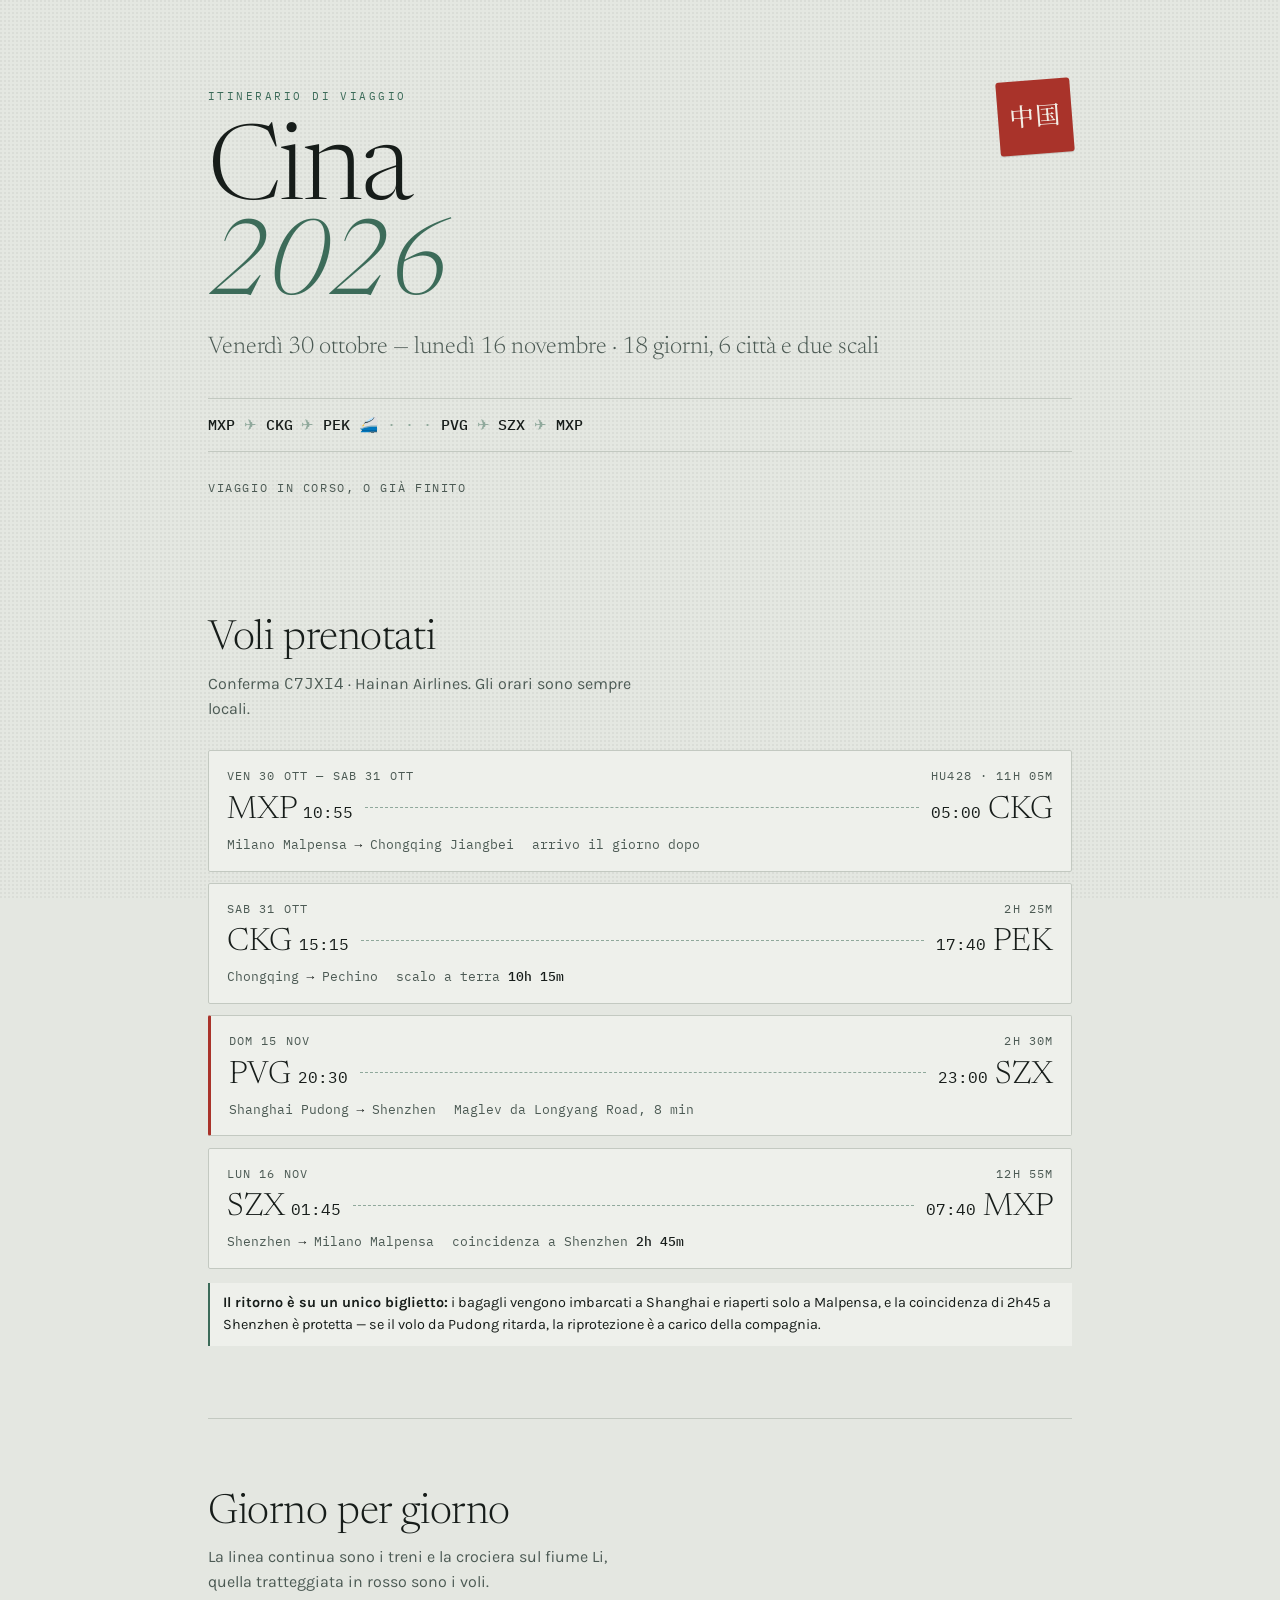
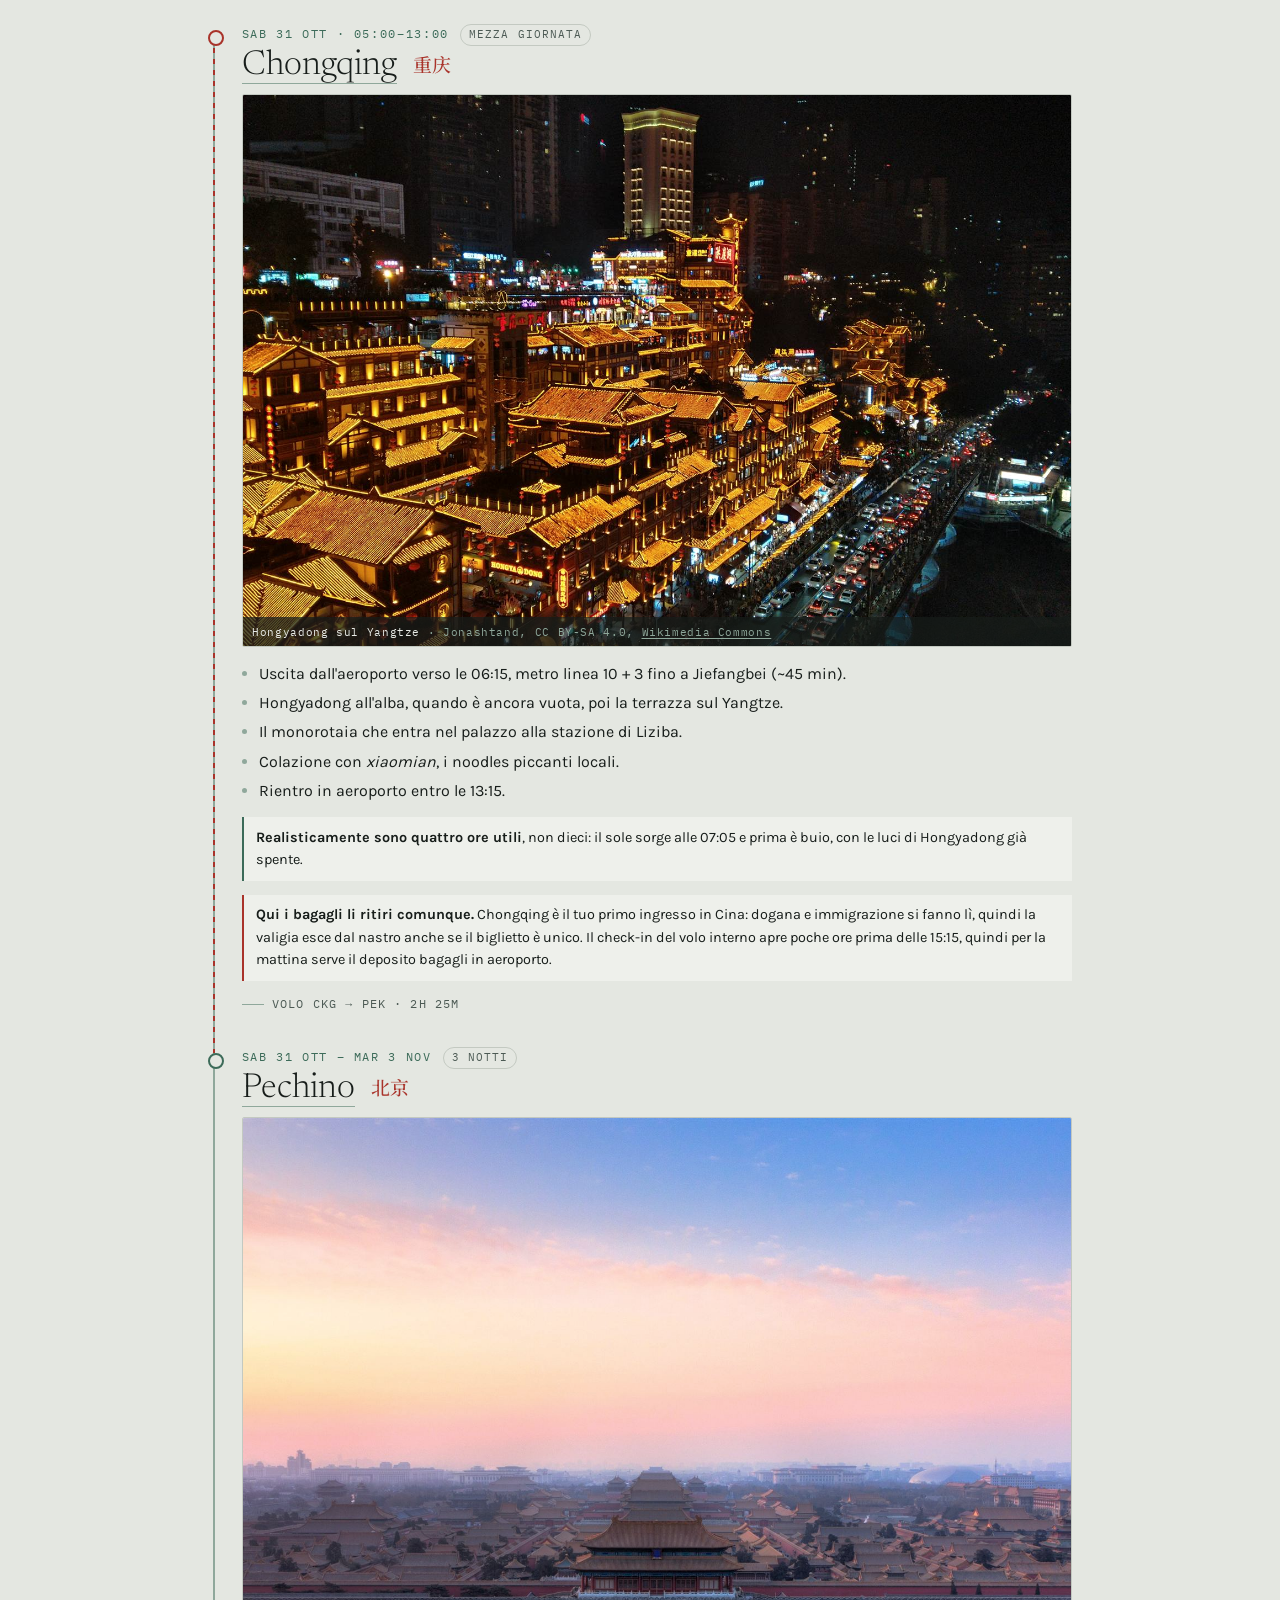
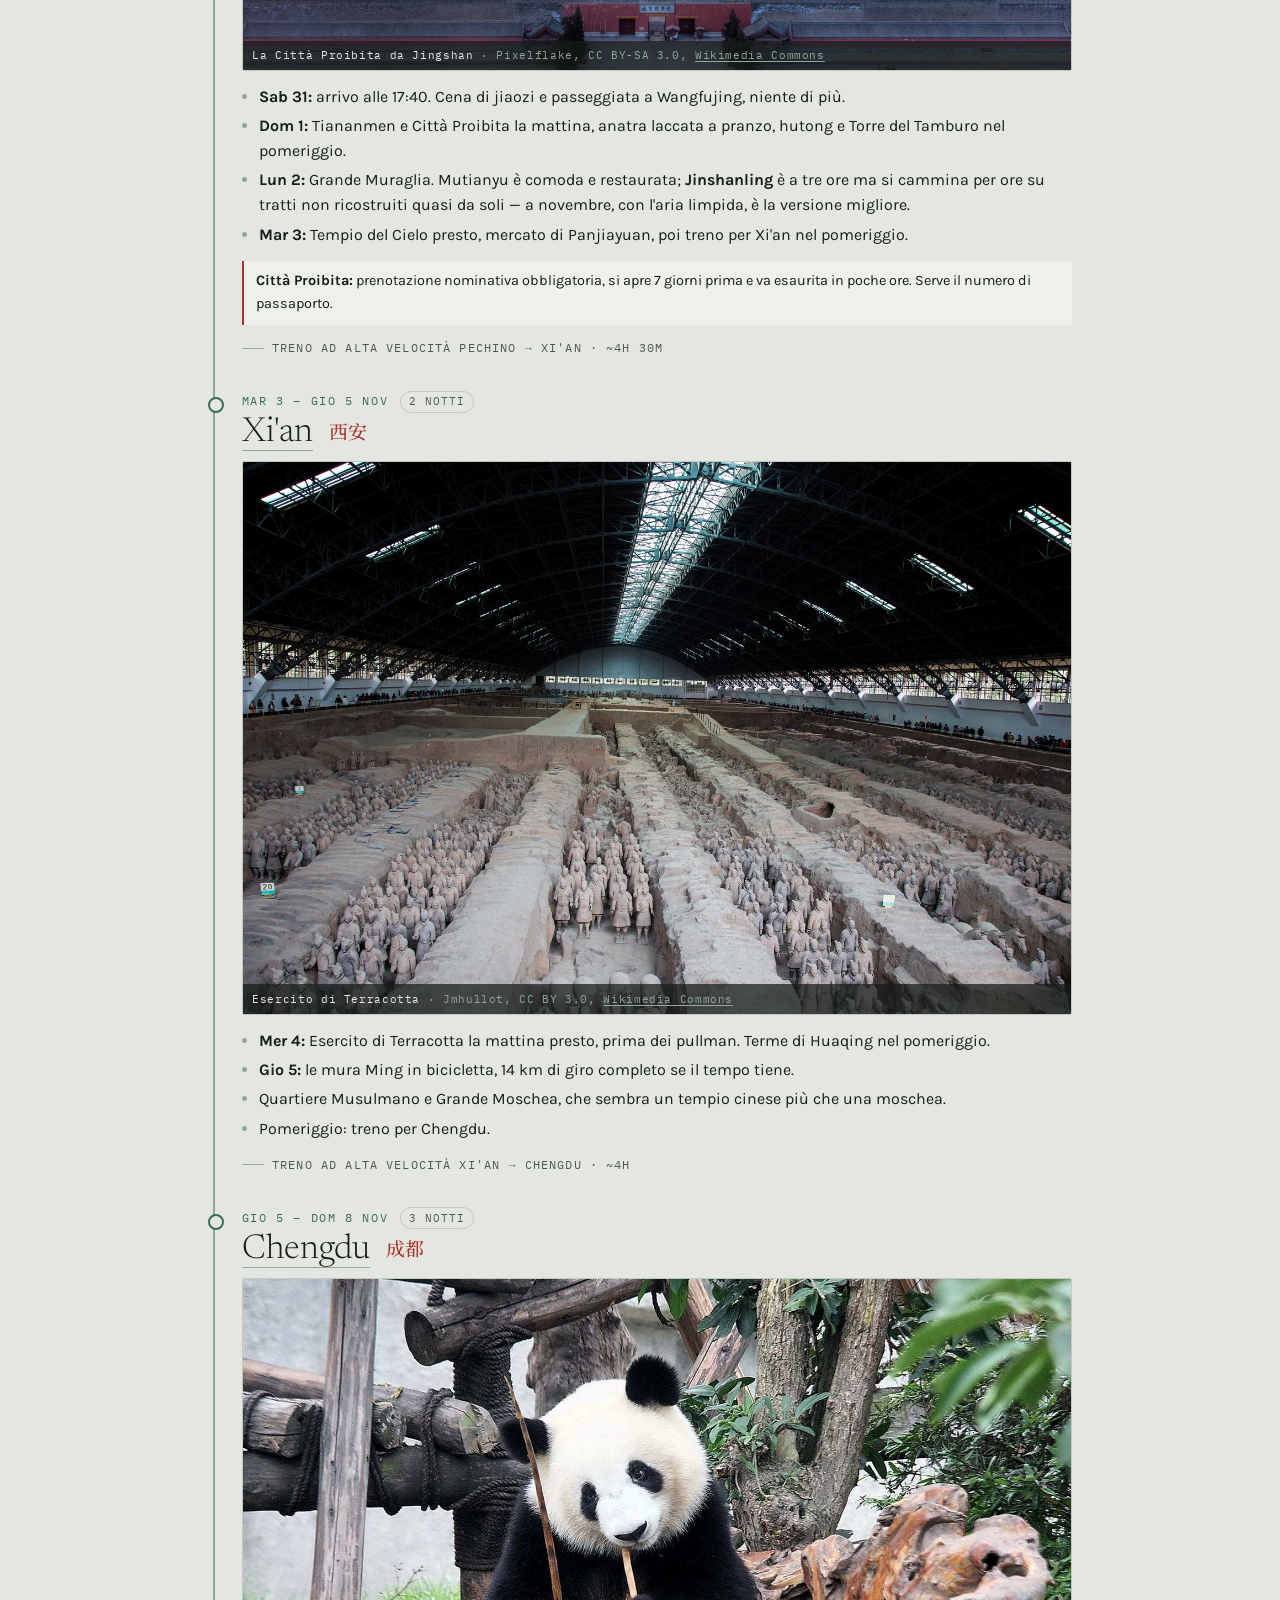
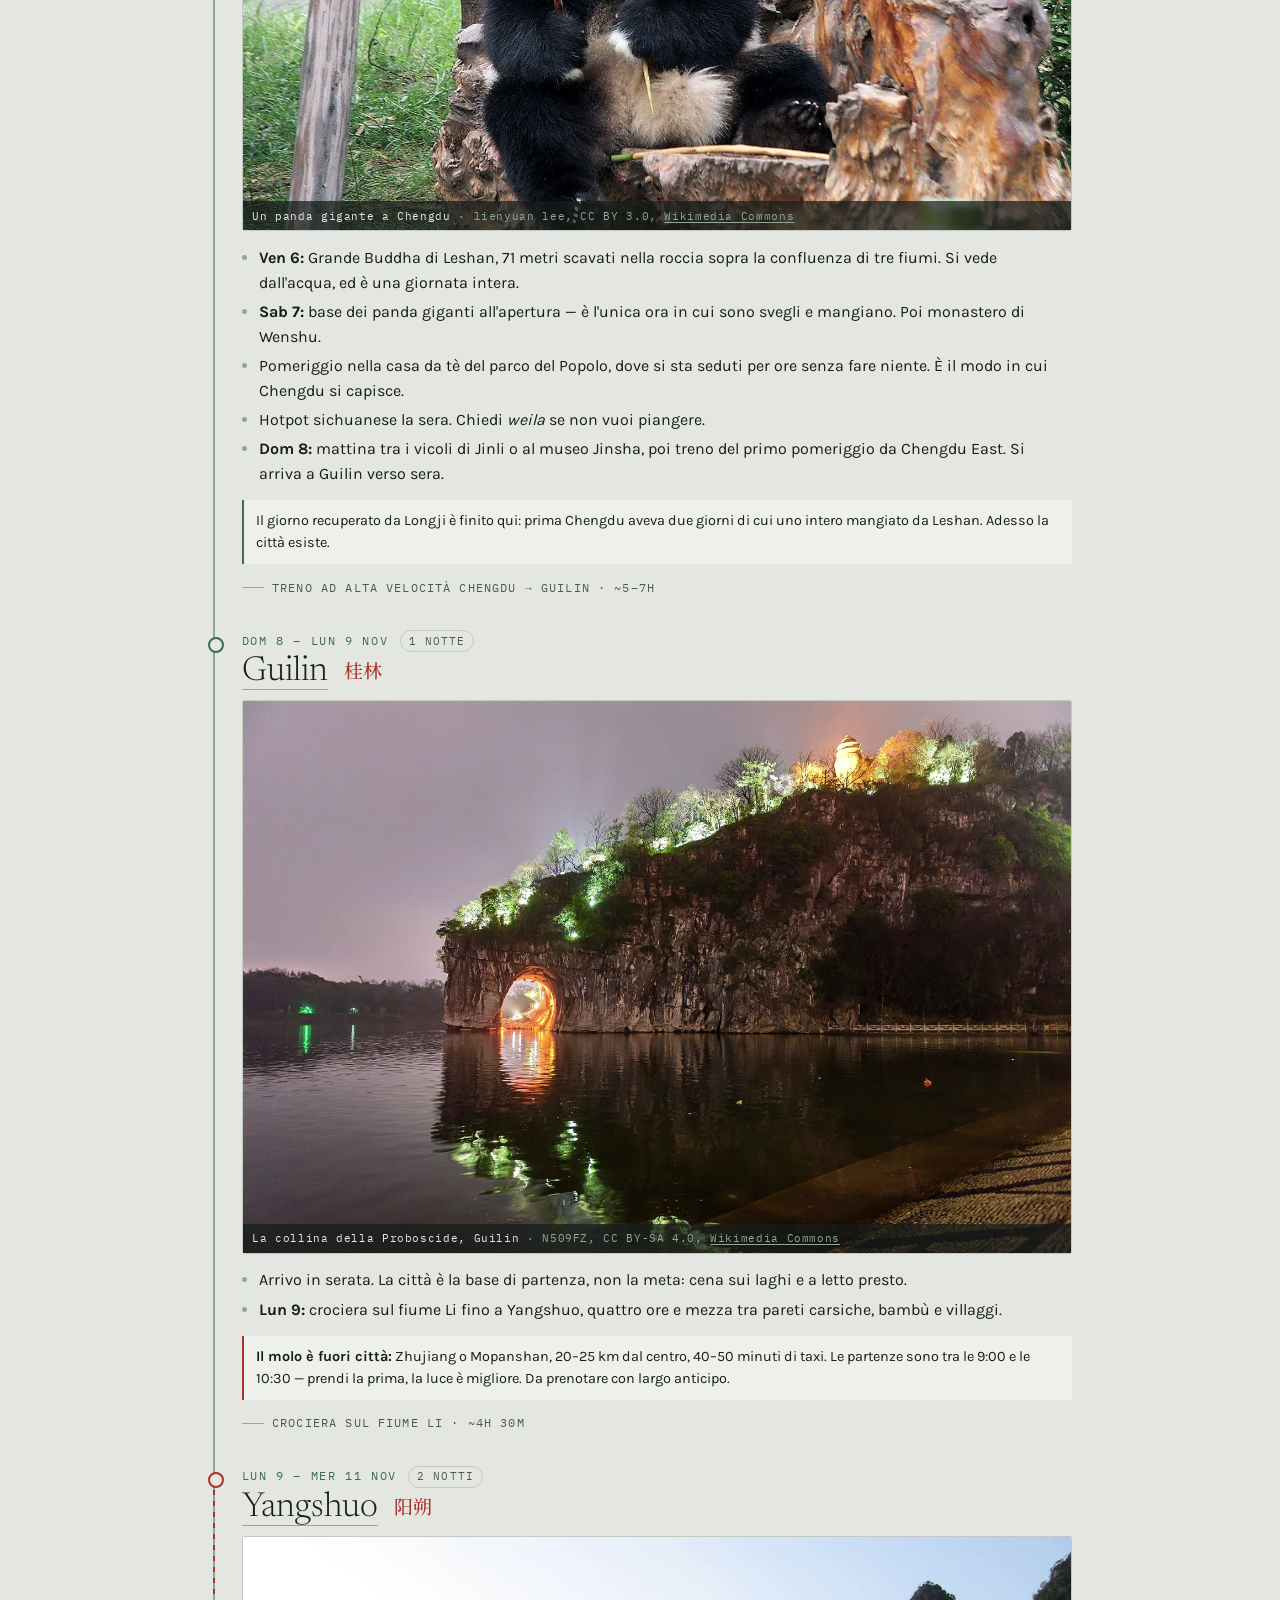
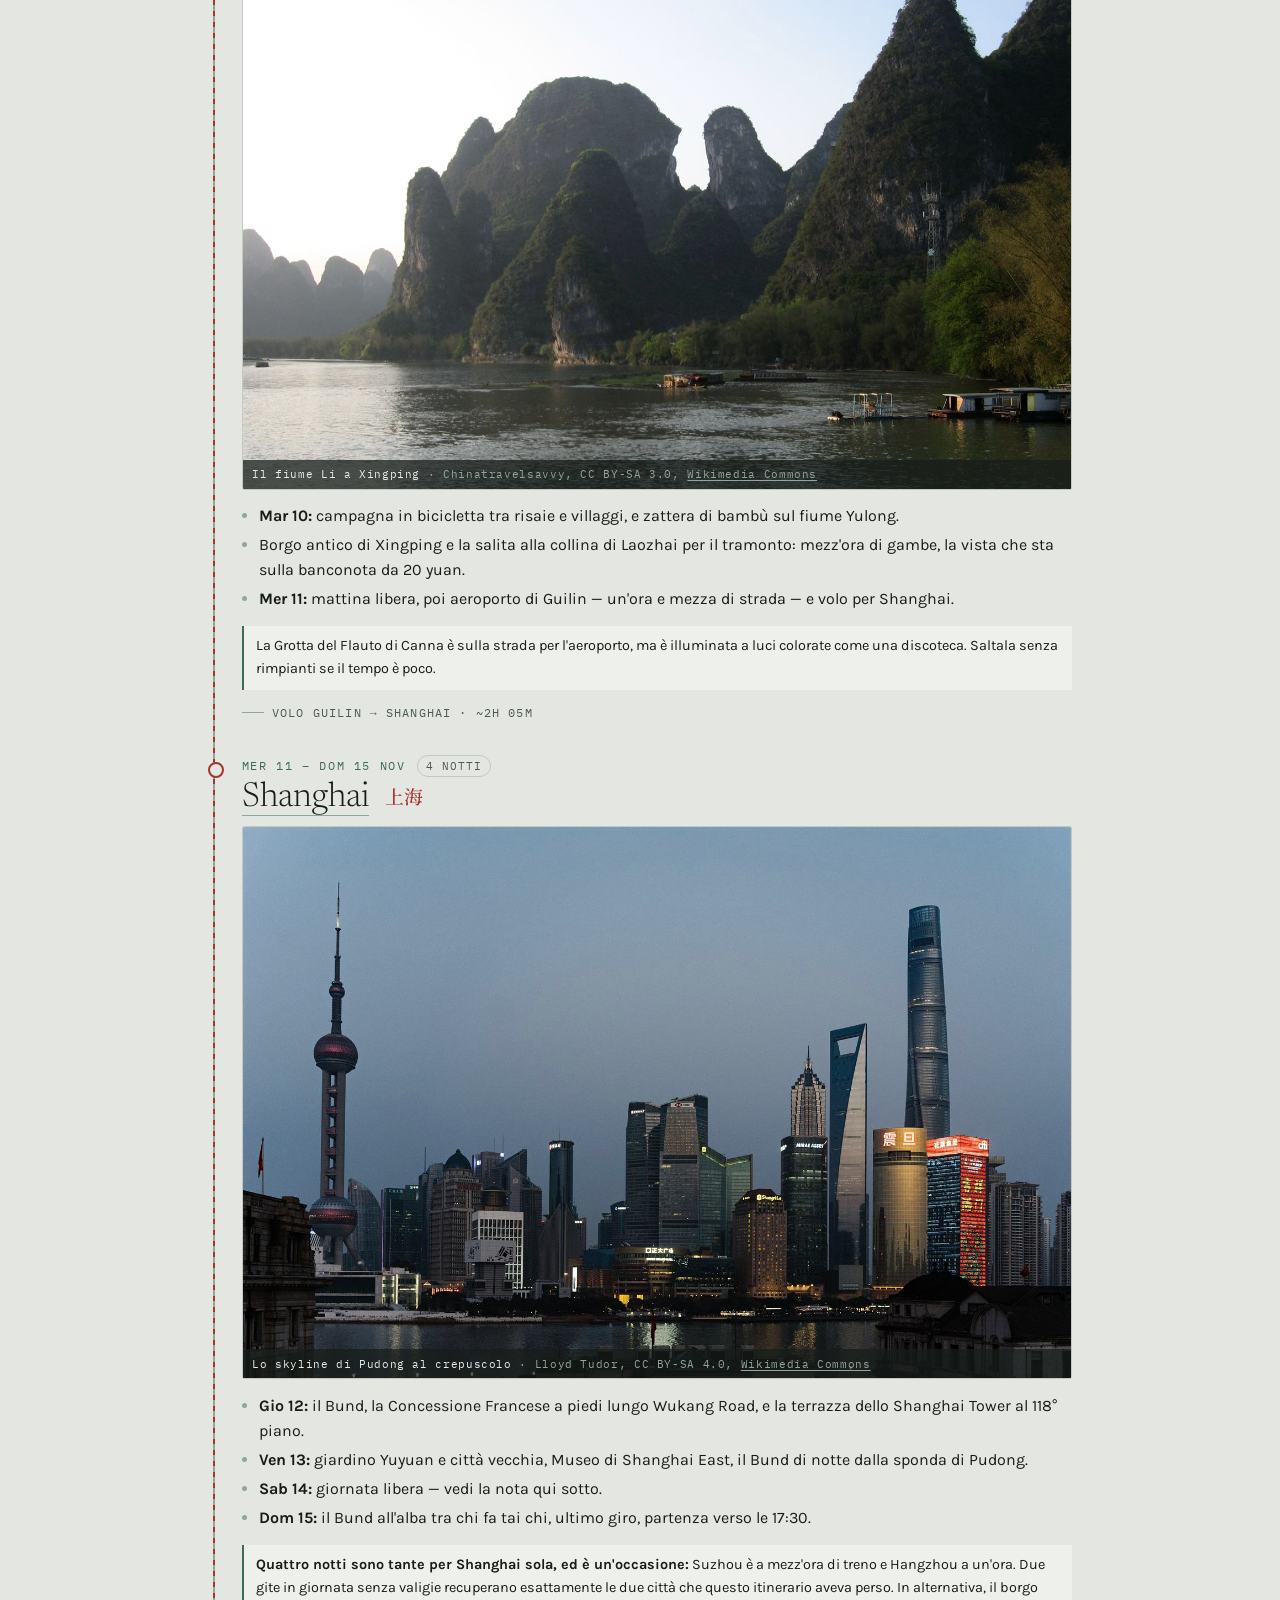
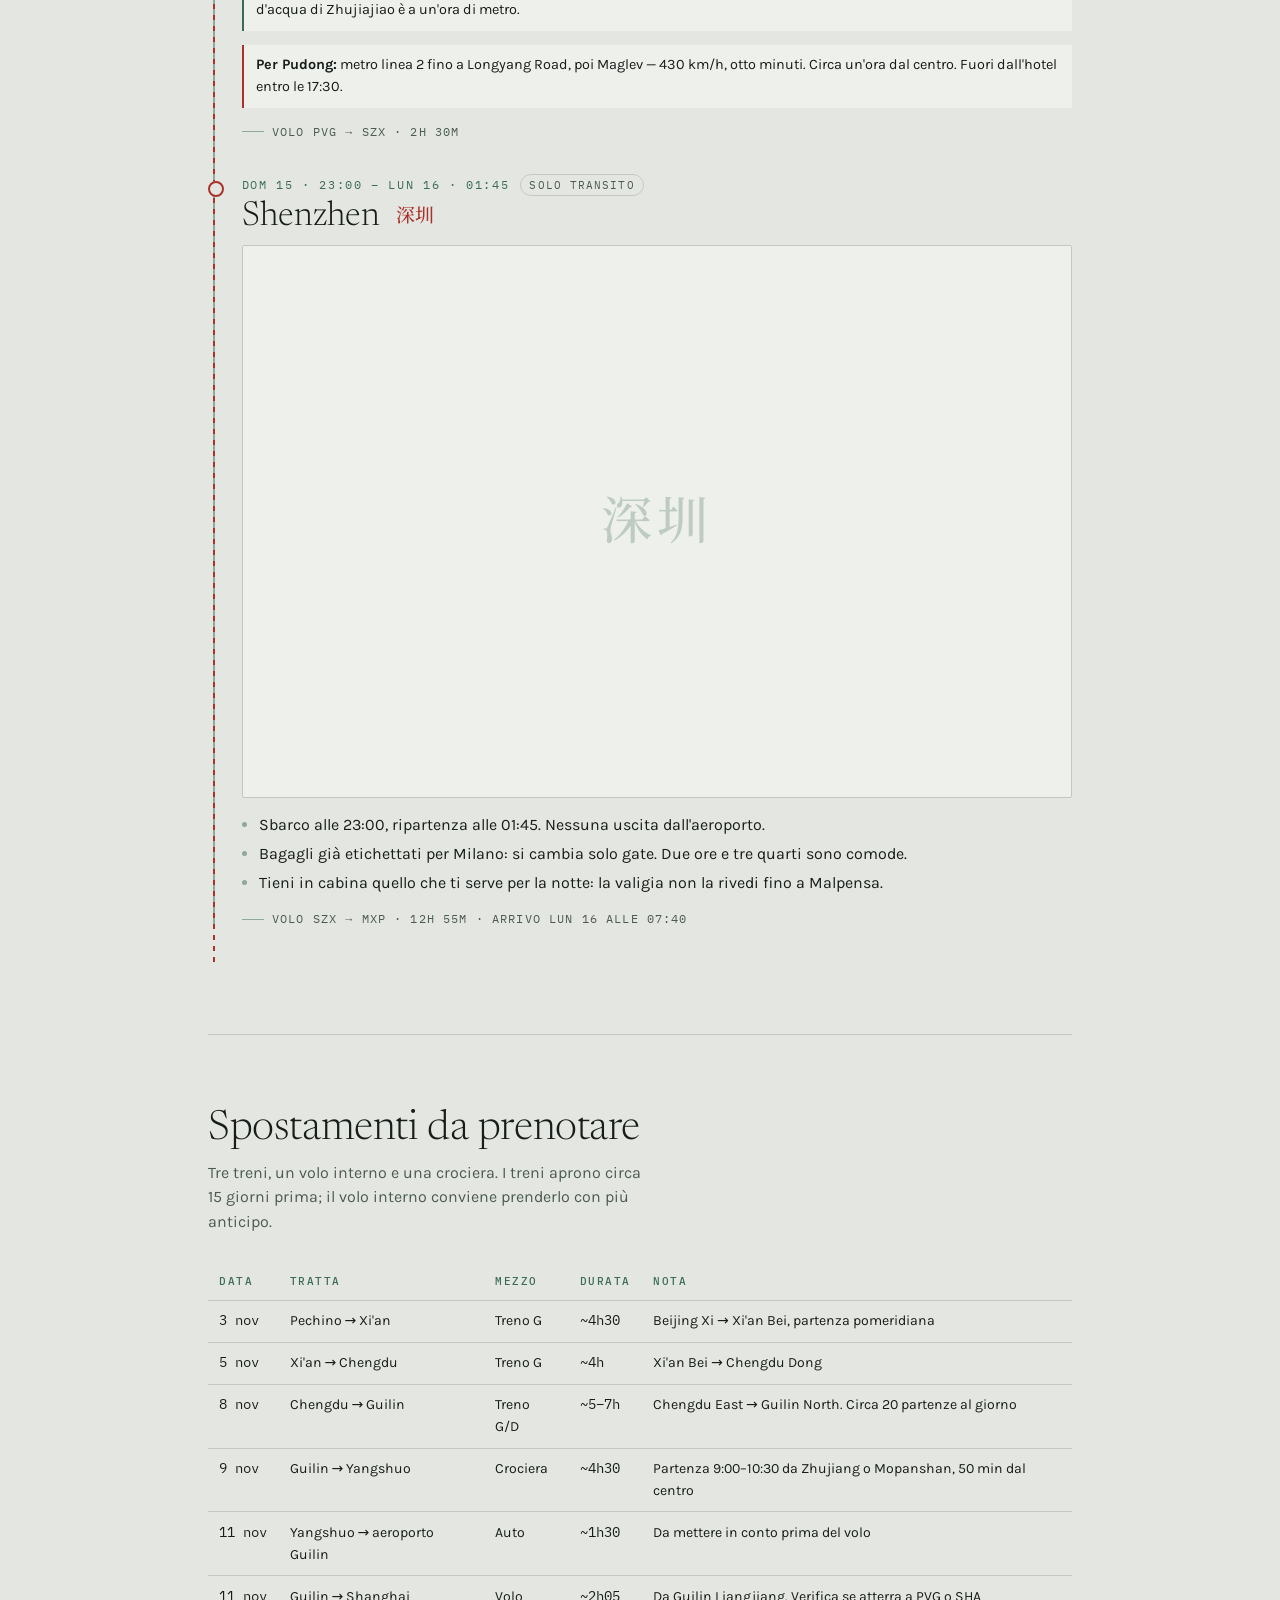
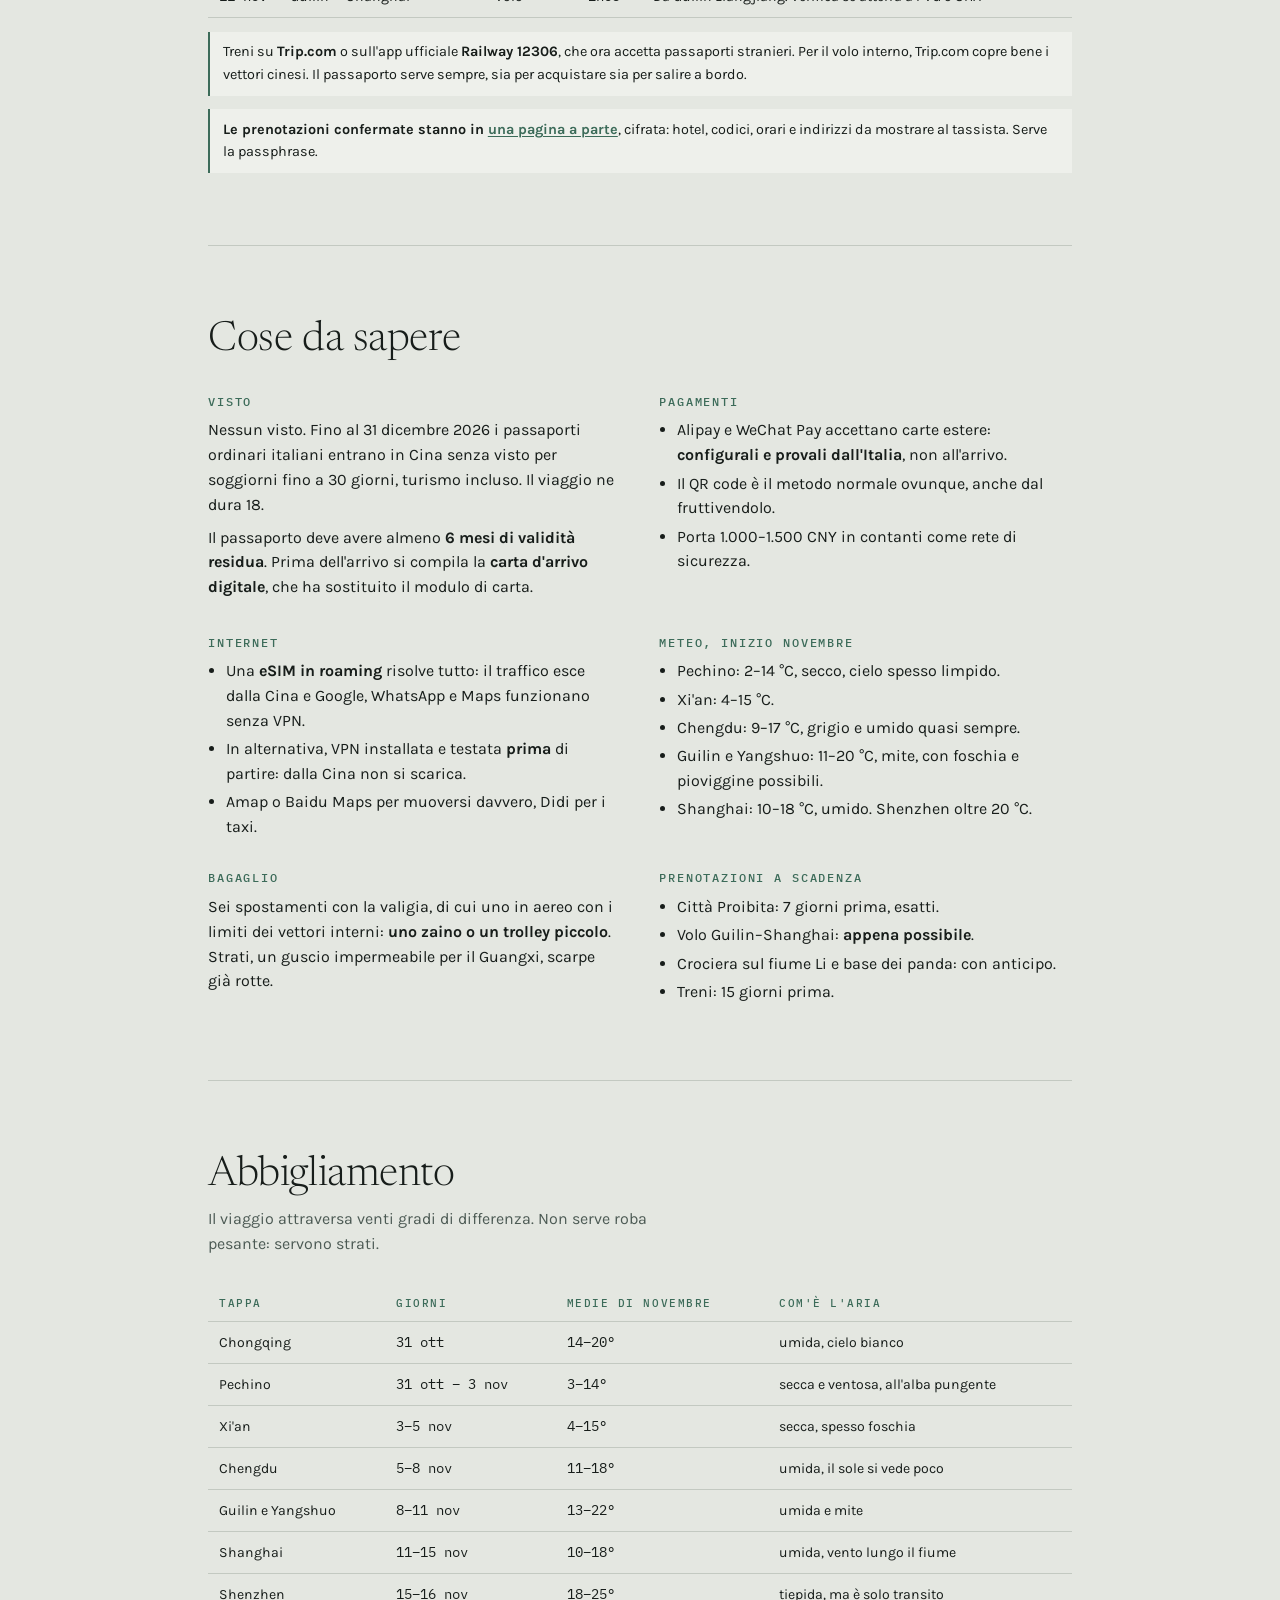
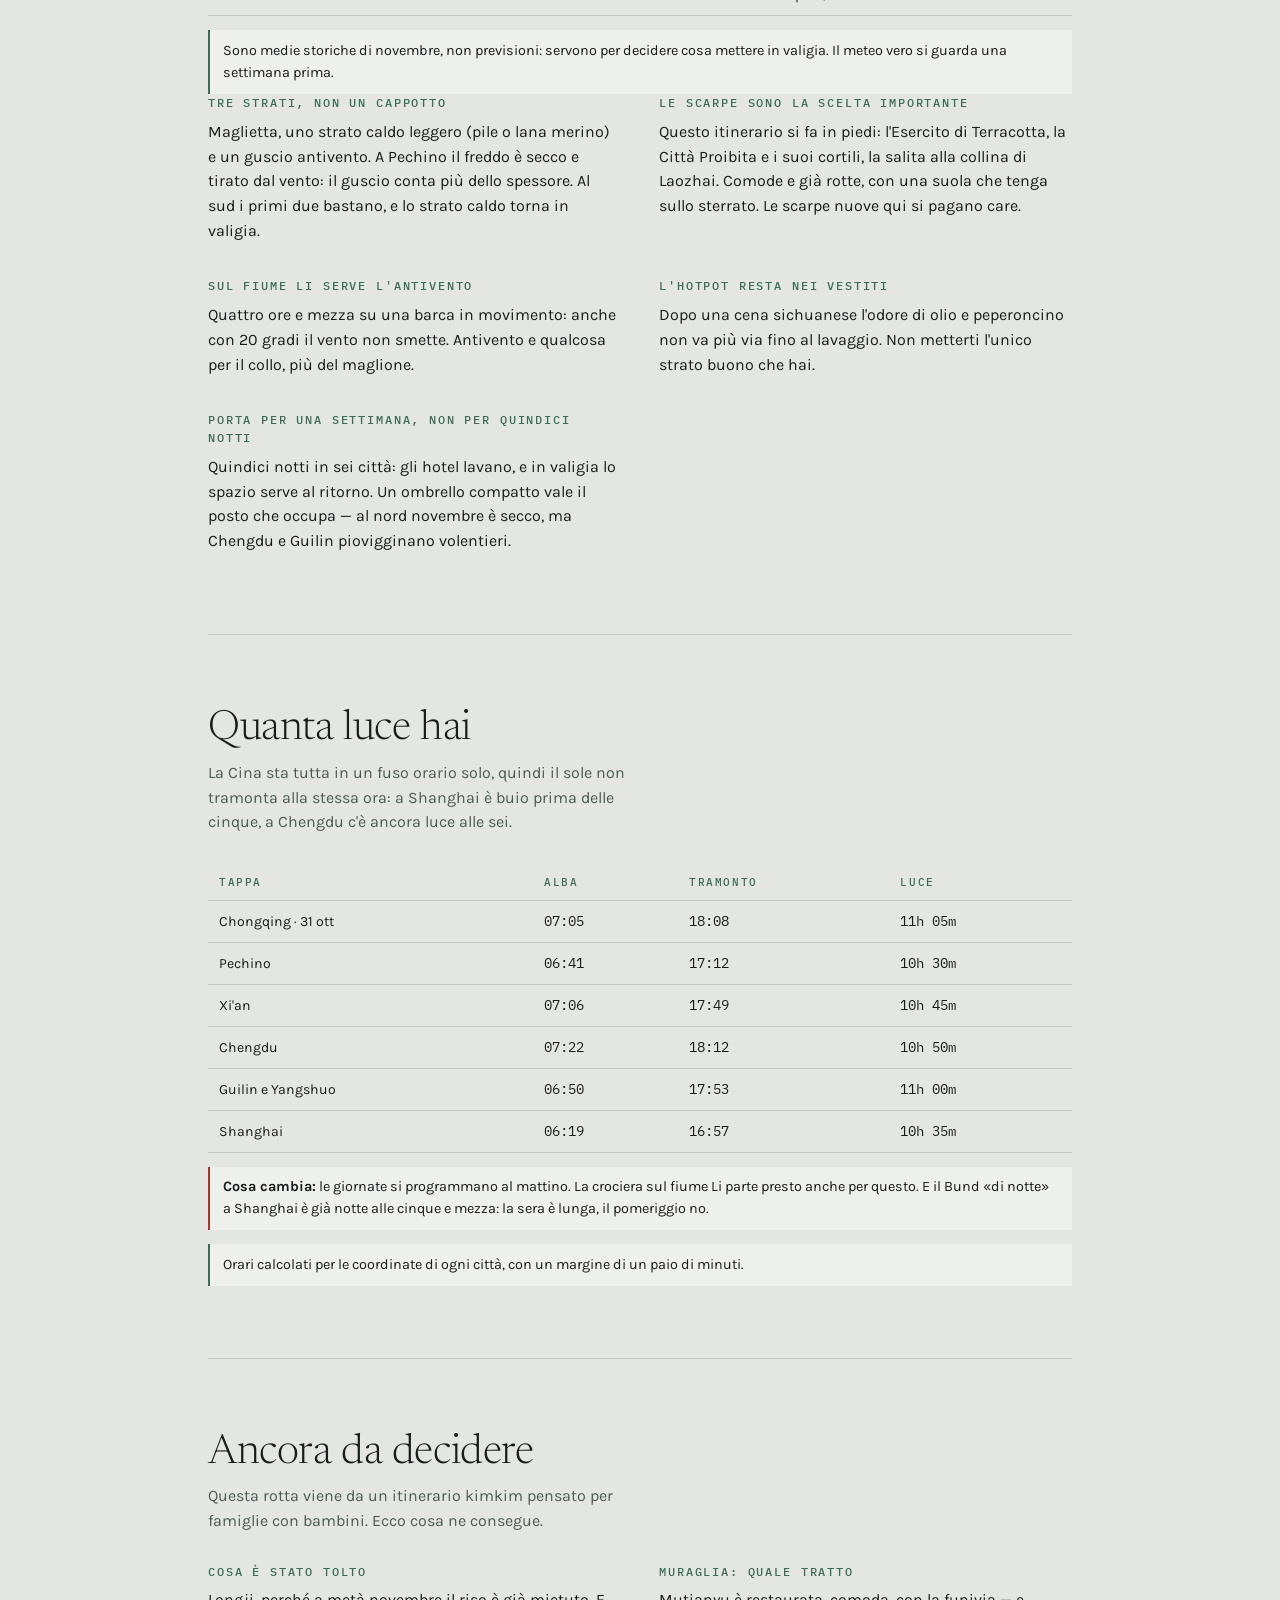
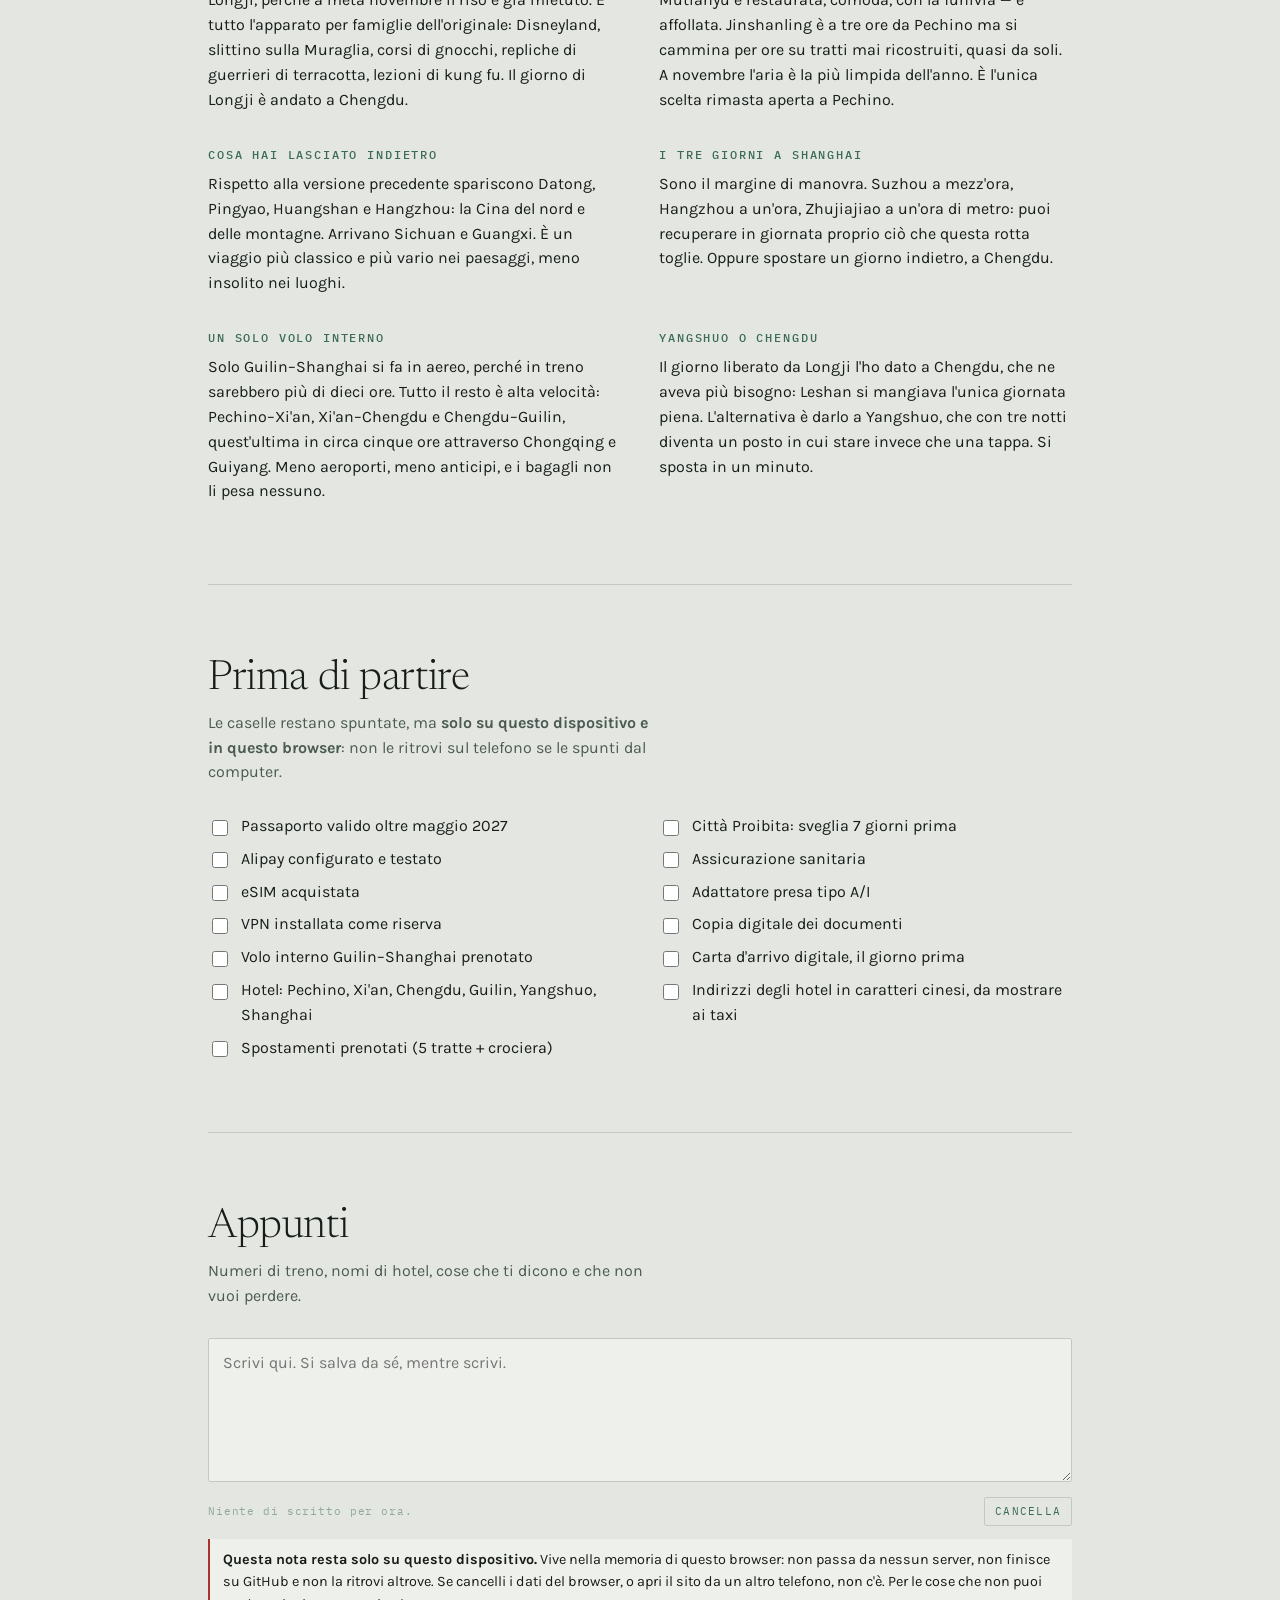
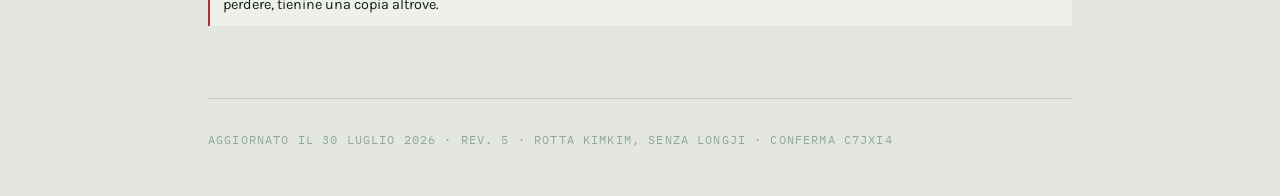
==== commit 826625c9: "feat: sezione privata cifrata per hotel, treni e voli interni Il sito è statico e il repo è pubblico" ====
--- a/index.html
+++ b/index.html
@@ -250,6 +250,7 @@
       </table>
     </div>
     <p class="note">Treni su <b>Trip.com</b> o sull'app ufficiale <b>Railway 12306</b>, che ora accetta passaporti stranieri. Per il volo interno, Trip.com copre bene i vettori cinesi. Il passaporto serve sempre, sia per acquistare sia per salire a bordo.</p>
+    <p class="note"><b>Le prenotazioni confermate stanno in <a href="privato.html">una pagina a parte</a></b>, cifrata: hotel, codici, orari e indirizzi da mostrare al tassista. Serve la passphrase.</p>
   </section>
 
   <section id="pratico">
--- a/assets/site.css
+++ b/assets/site.css
@@ -255,3 +255,78 @@
     .reveal{opacity:1;transform:none;transition:none}
   }
   :focus-visible{outline:2px solid var(--seal);outline-offset:3px}
+
+  /* ---------- sezione privata ---------- */
+  .lock{max-width:28rem}
+  .lock > label,.campo label{
+    display:block;font-family:"IBM Plex Mono",monospace;font-size:.68rem;
+    letter-spacing:.14em;text-transform:uppercase;color:var(--jade);
+    margin:0 0 .45rem;font-weight:500;
+  }
+  .lock input[type=password]{
+    width:100%;padding:.7rem .8rem;background:var(--paper-2);color:var(--ink);
+    border:1px solid var(--rule);border-radius:2px;
+    font-family:"IBM Plex Mono",monospace;font-size:1rem;letter-spacing:.06em;
+  }
+  .lock input[type=password]:focus{border-color:var(--jade);outline:none}
+  .lock input[type=password]:disabled{opacity:.6;cursor:not-allowed}
+  .lock-bar{
+    display:flex;align-items:center;gap:.9rem;flex-wrap:wrap;margin:.9rem 0 0;
+  }
+  .lock-bar button{
+    font-family:"IBM Plex Mono",monospace;font-size:.68rem;
+    letter-spacing:.12em;text-transform:uppercase;
+    background:none;border:1px solid var(--rule);border-radius:2px;
+    padding:.45rem .9rem;color:var(--jade);cursor:pointer;
+  }
+  .lock-bar button:hover{border-color:var(--jade)}
+  .lock-keep{
+    display:flex;align-items:center;gap:.4rem;
+    font-size:.85rem;color:var(--ink-soft);cursor:pointer;
+  }
+  .lock-keep input:disabled{cursor:not-allowed}
+  .lock-stato{
+    margin:.8rem 0 0;min-height:1.2em;
+    font-family:"IBM Plex Mono",monospace;font-size:.72rem;
+    letter-spacing:.08em;color:var(--ink-soft);
+  }
+  .lock-stato.ko{color:var(--seal)}
+
+  /* Un indirizzo cinese e' la cosa che si mostra al tassista: deve rendersi
+     sempre. Il subset di Noto Serif SC copre venti glifi e non puo' bastare per
+     un indirizzo qualunque, quindi qui si usa di proposito il font di sistema,
+     che sui telefoni c'e' sempre. E' una deroga voluta alla regola del subset,
+     non una dimenticanza. */
+  .cn{
+    font-family:"PingFang SC","Hiragino Sans GB","Microsoft YaHei",
+                "Noto Sans CJK SC","Source Han Sans SC",sans-serif;
+    font-size:1.1rem;line-height:1.45;
+  }
+
+  .pnome{
+    font-family:"Newsreader",serif;font-size:1.25rem;font-weight:400;
+    line-height:1.25;margin:0 0 .7rem;
+  }
+  .dl{margin:0}
+  .dl dt{
+    font-family:"IBM Plex Mono",monospace;font-size:.62rem;letter-spacing:.14em;
+    text-transform:uppercase;color:var(--jade-pale);margin:.7rem 0 .1rem;
+  }
+  .dl dd{margin:0}
+  .dl dd.mono{font-size:.95rem}
+
+  .campo{margin:1.6rem 0 0;max-width:44rem}
+  .campo textarea{
+    width:100%;min-height:11rem;resize:vertical;
+    padding:.8rem .9rem;background:var(--paper-2);color:var(--ink);
+    border:1px solid var(--rule);border-radius:2px;
+    font-family:"IBM Plex Mono",monospace;font-size:.85rem;line-height:1.5;
+  }
+  .campo textarea:focus{border-color:var(--jade);outline:none}
+  .campo textarea[readonly]{color:var(--ink-soft)}
+  .passi{margin:0;padding-left:1.3rem;max-width:44ch}
+  .passi li{margin:.5rem 0}
+  code.mono{
+    background:var(--paper-2);padding:.08em .3em;border-radius:2px;font-size:.9em;
+  }
+  .nulla{margin:0;color:var(--seal);font-size:.9rem;font-style:italic}
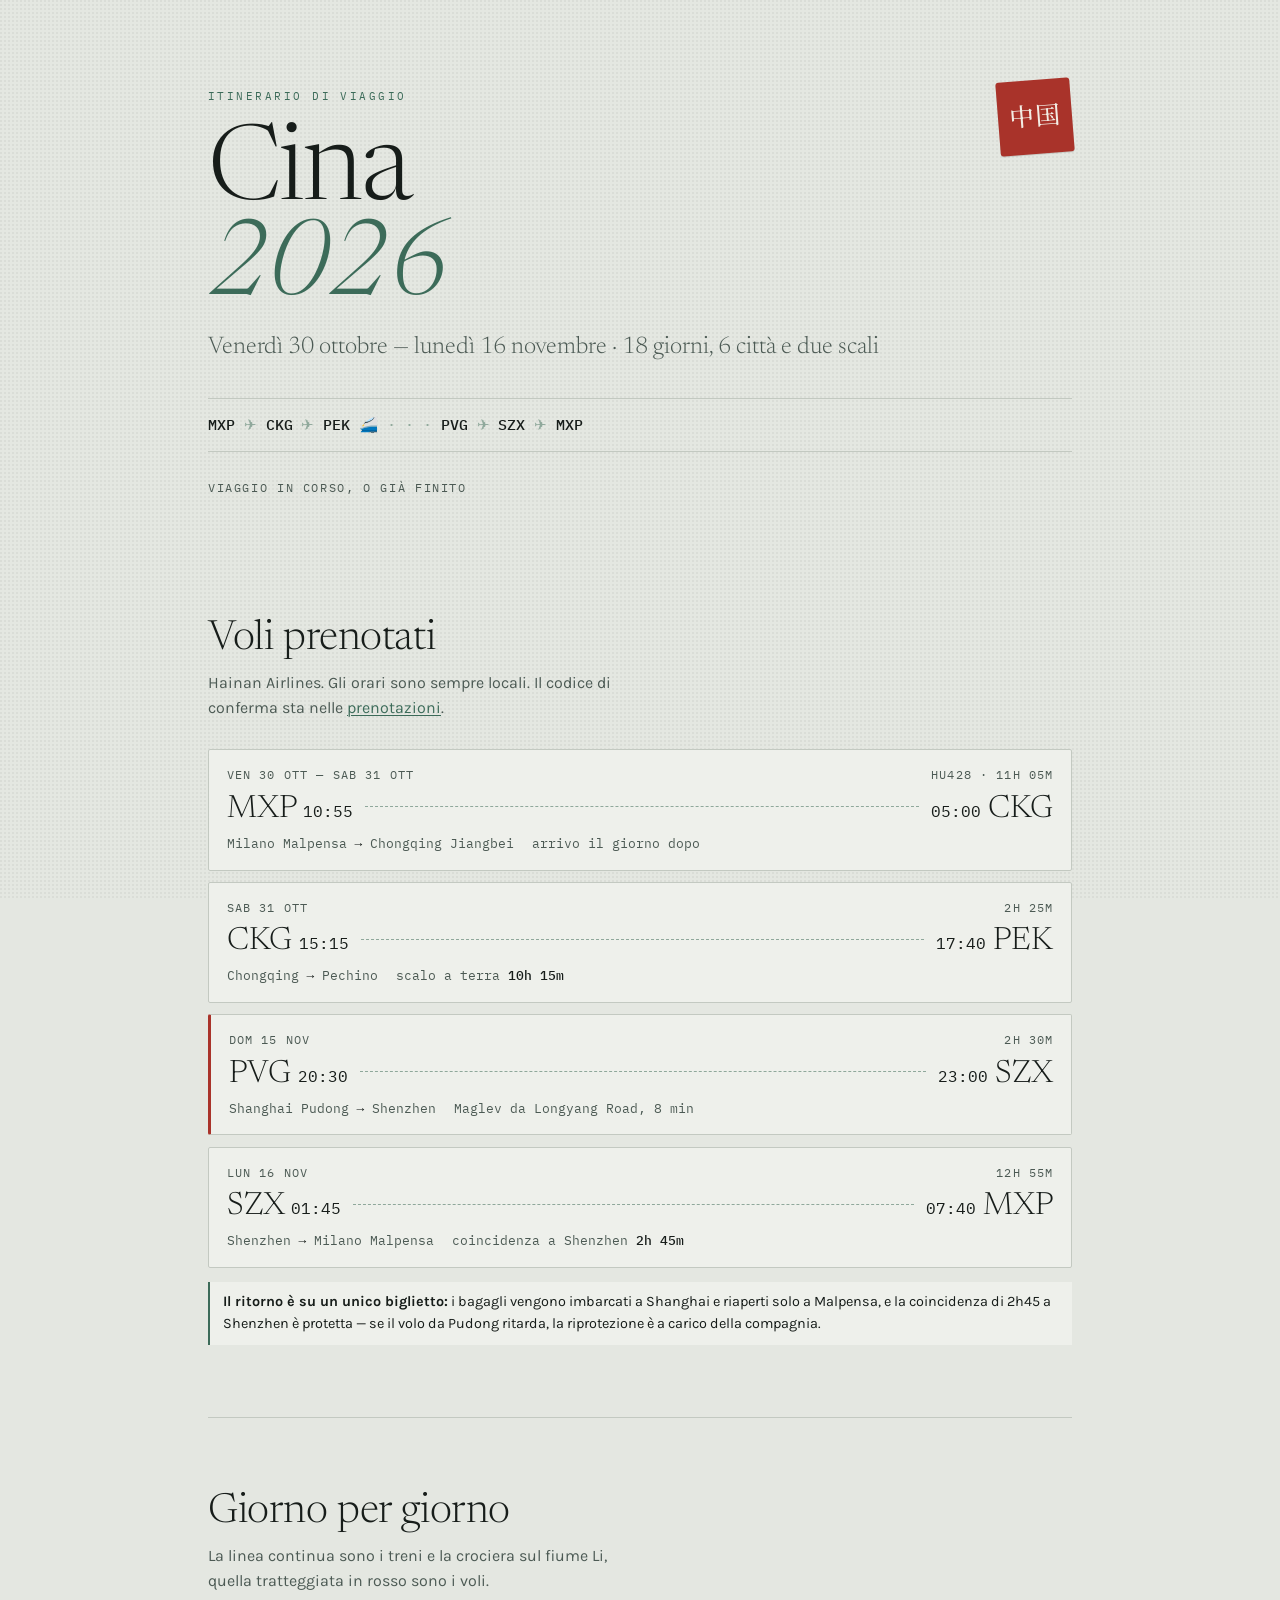
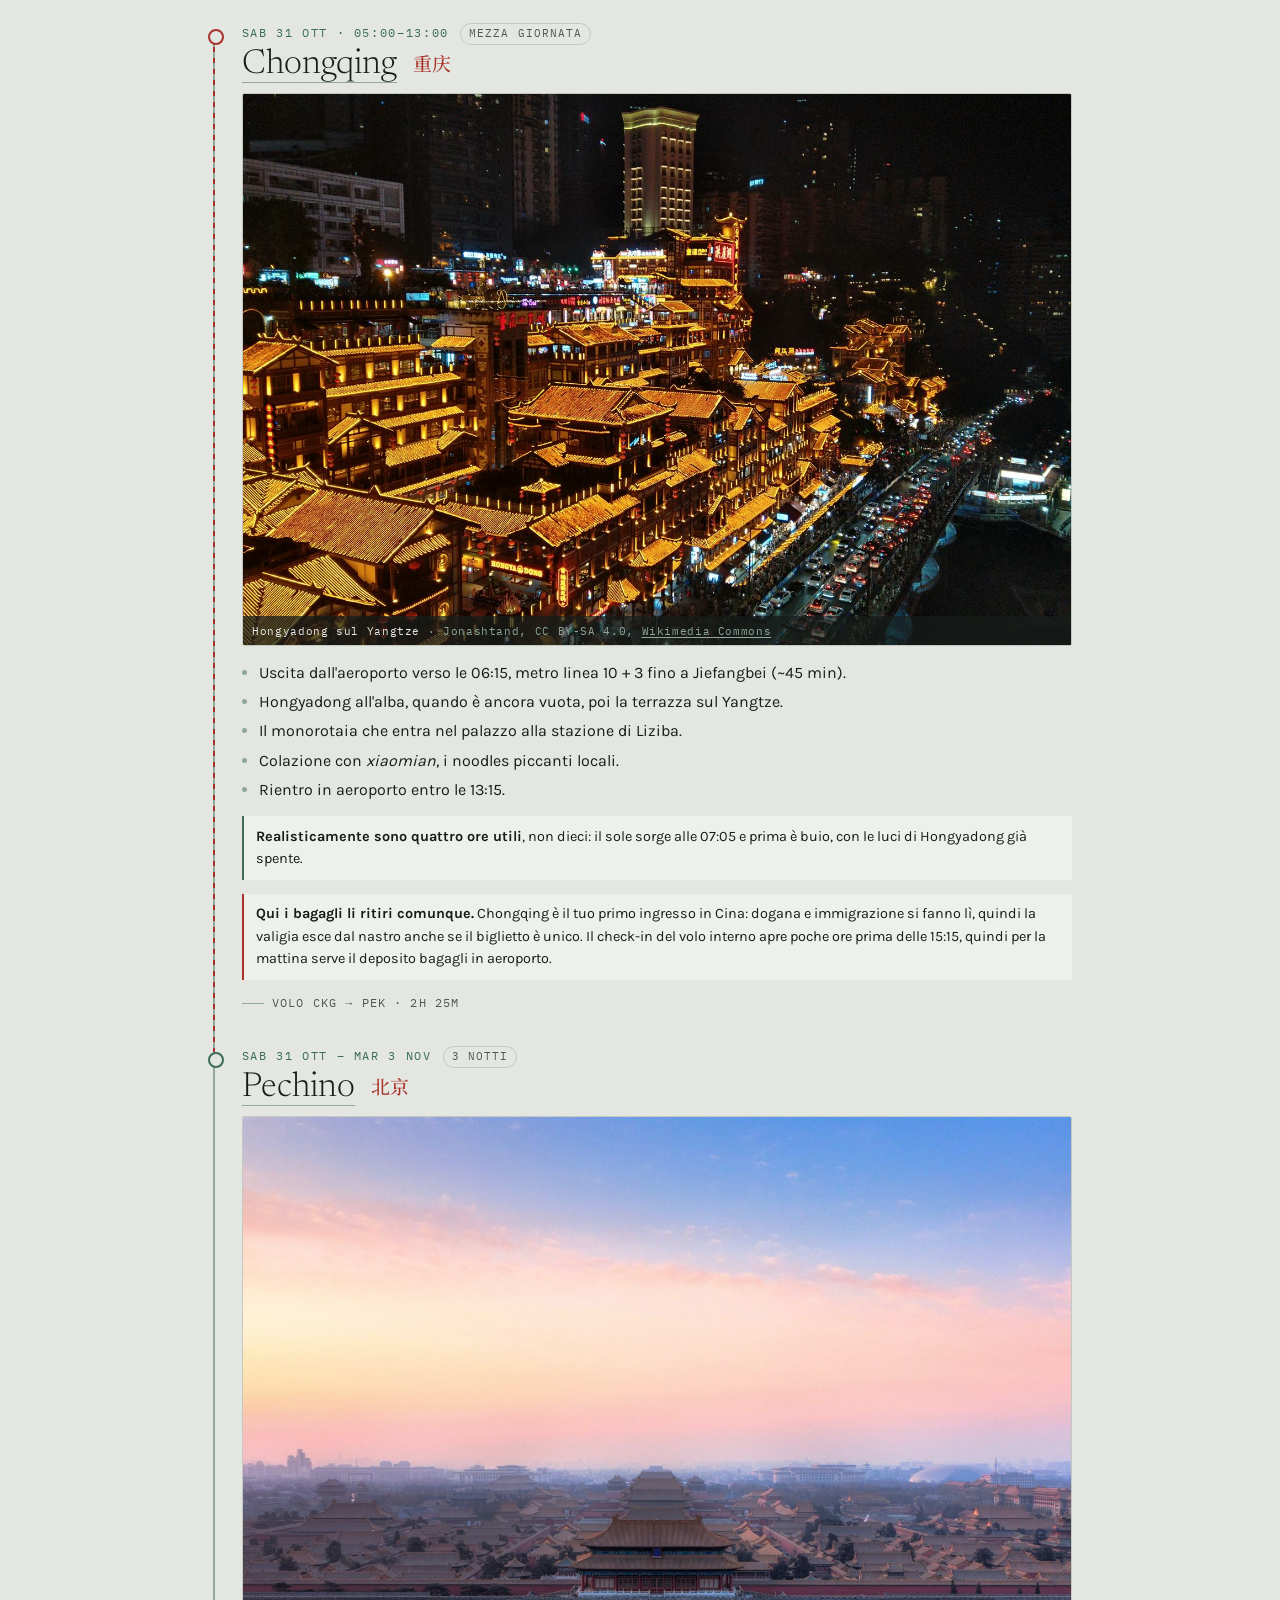
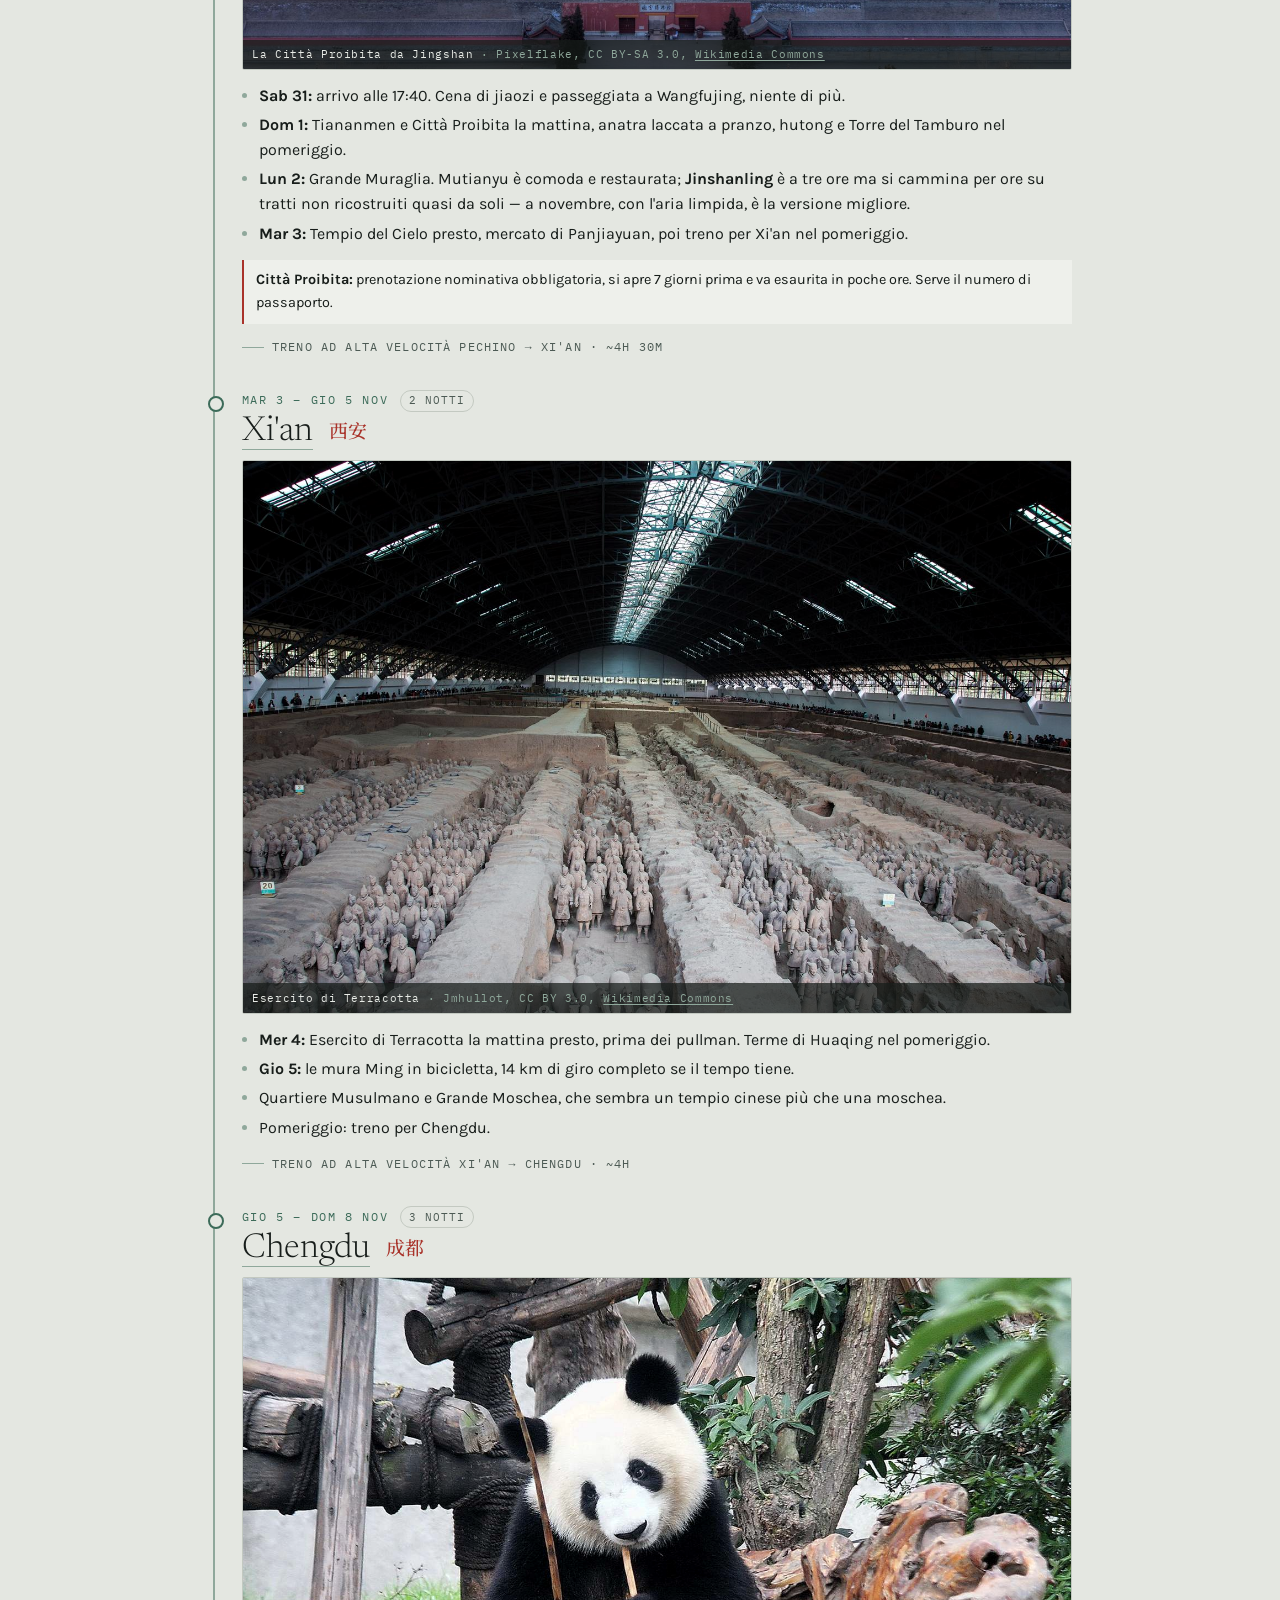
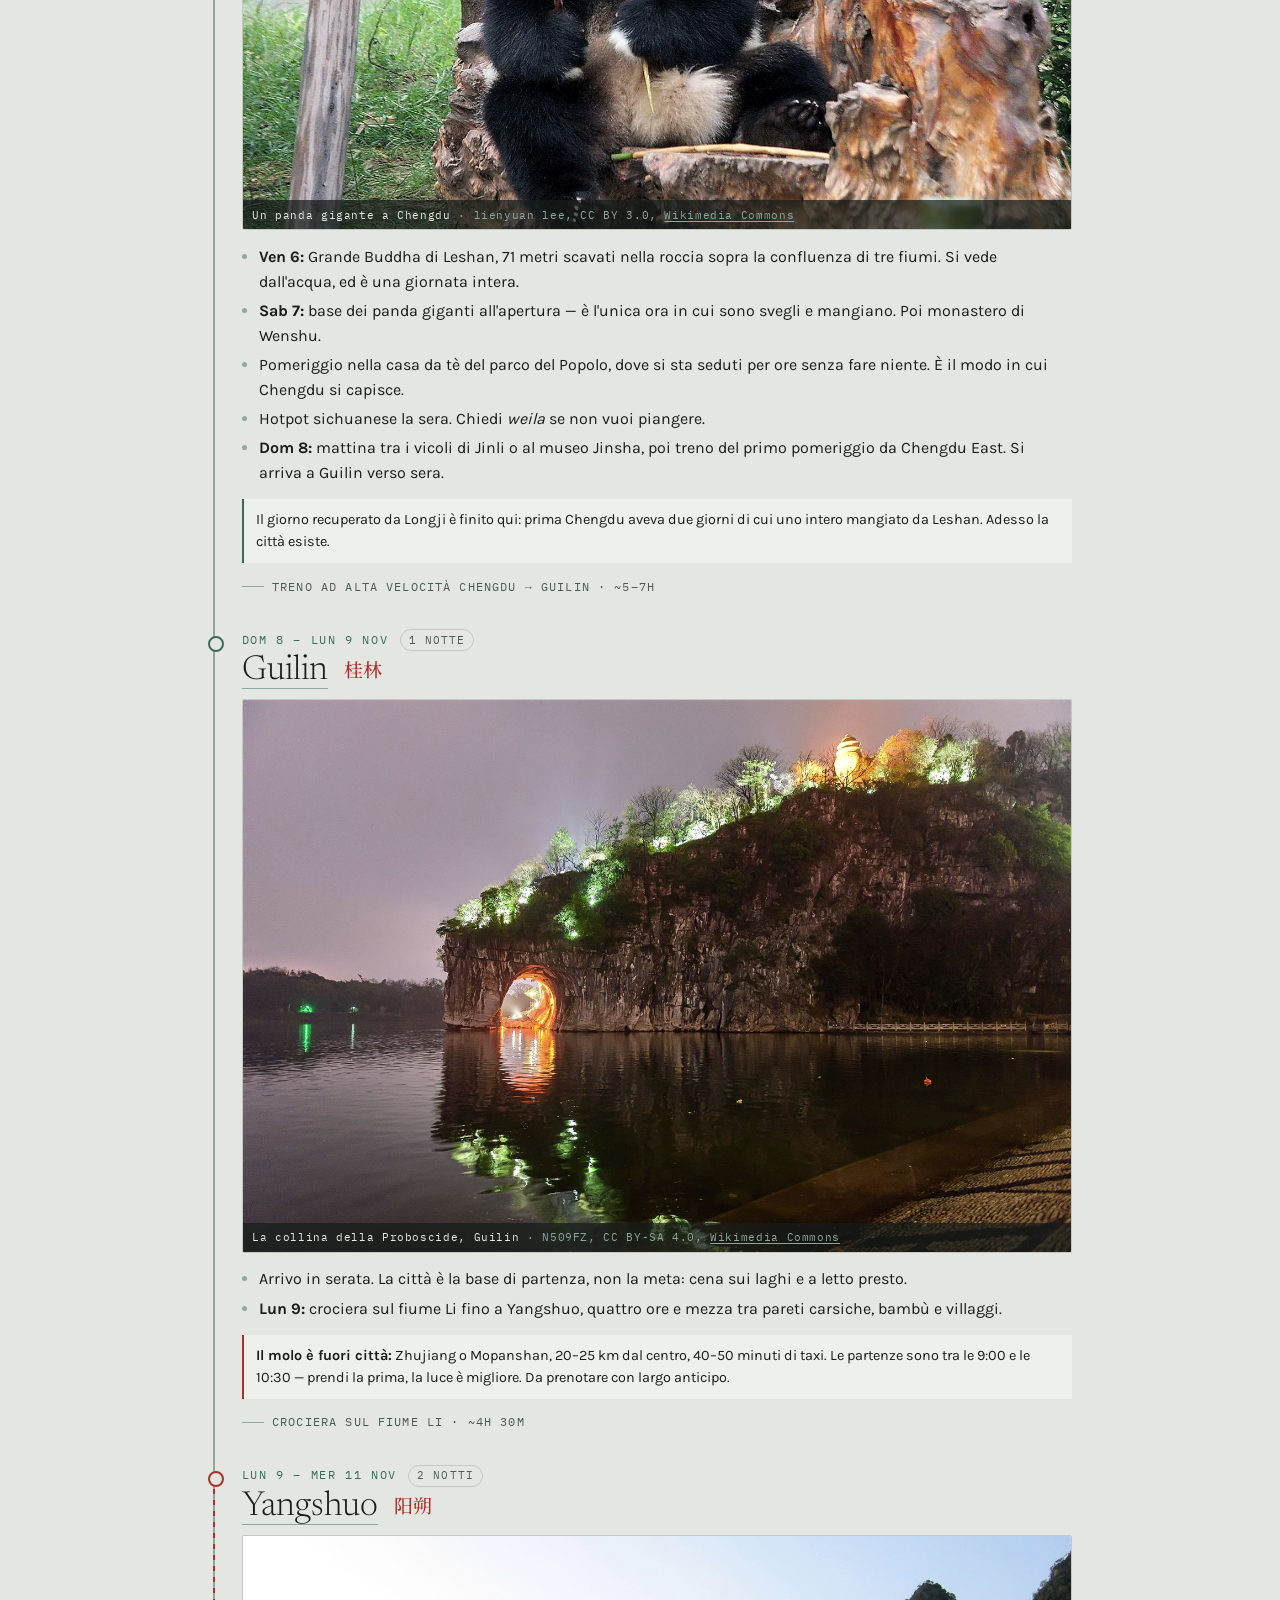
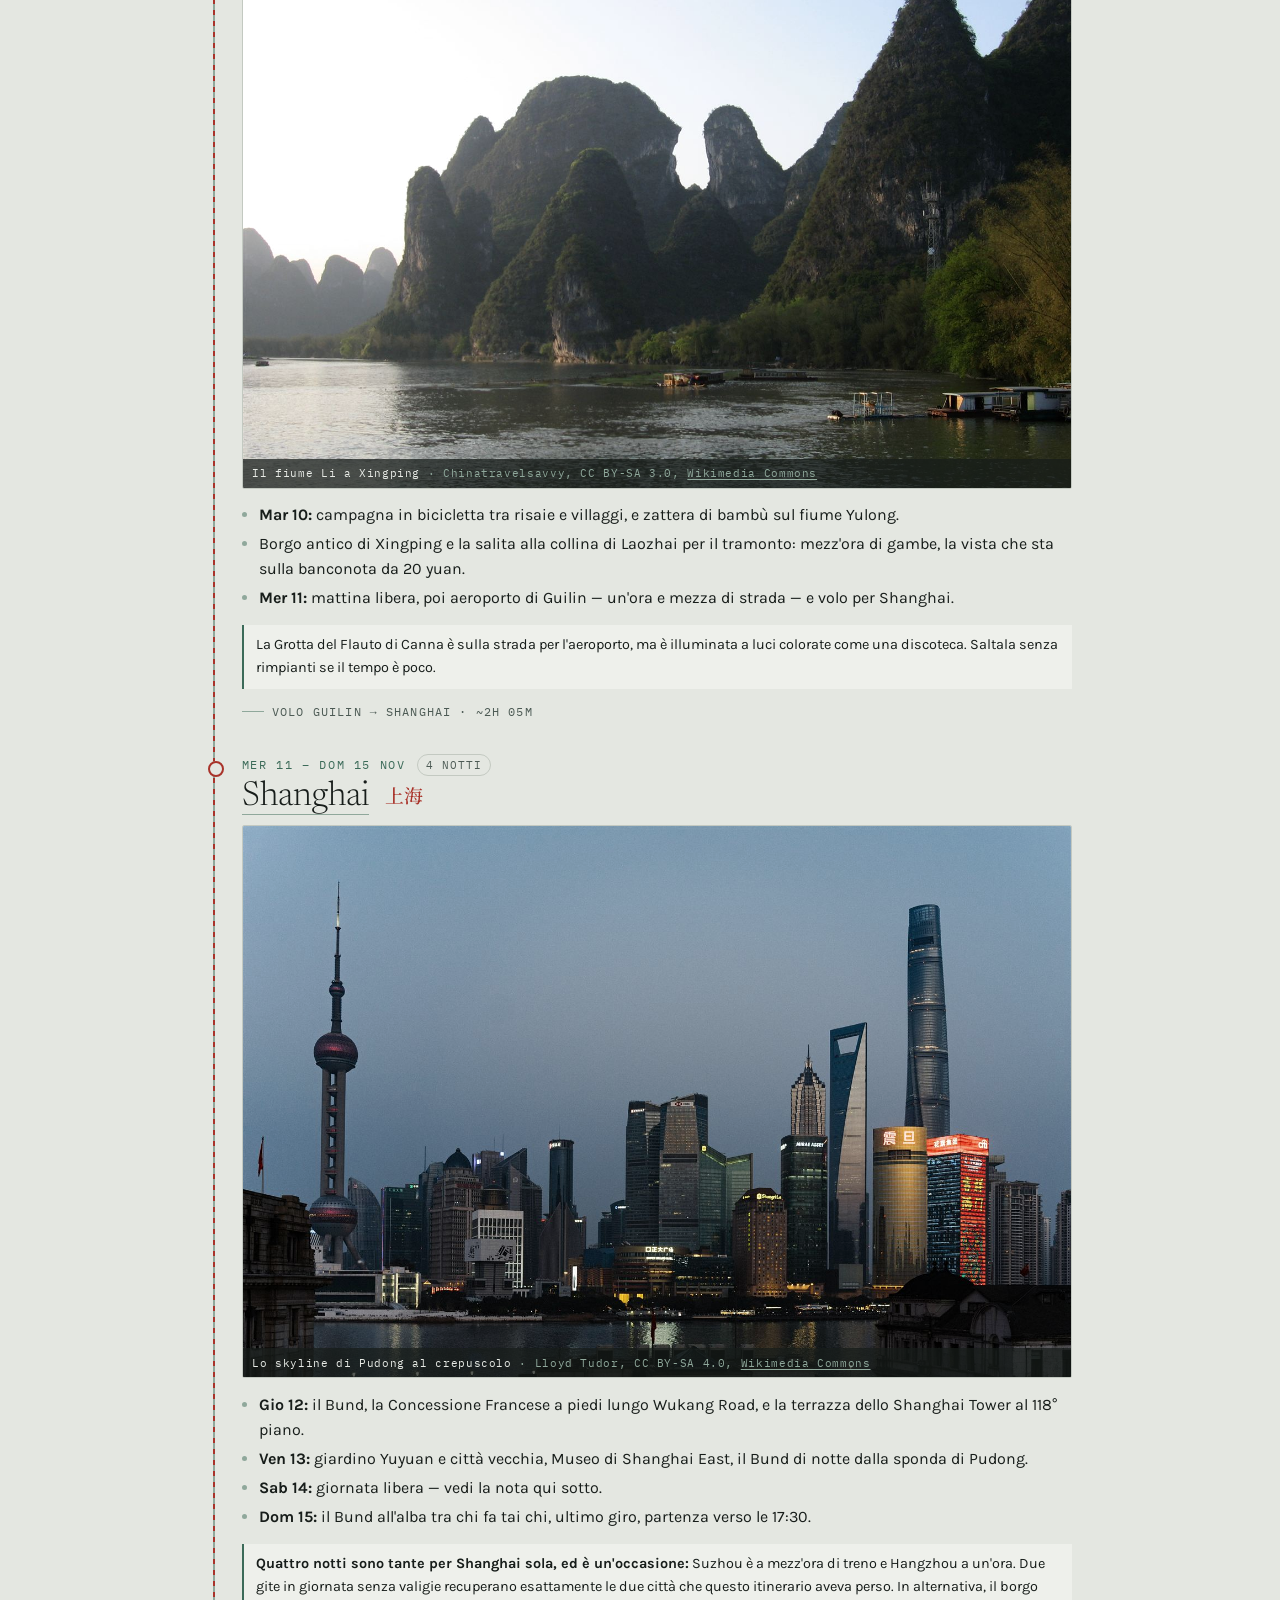
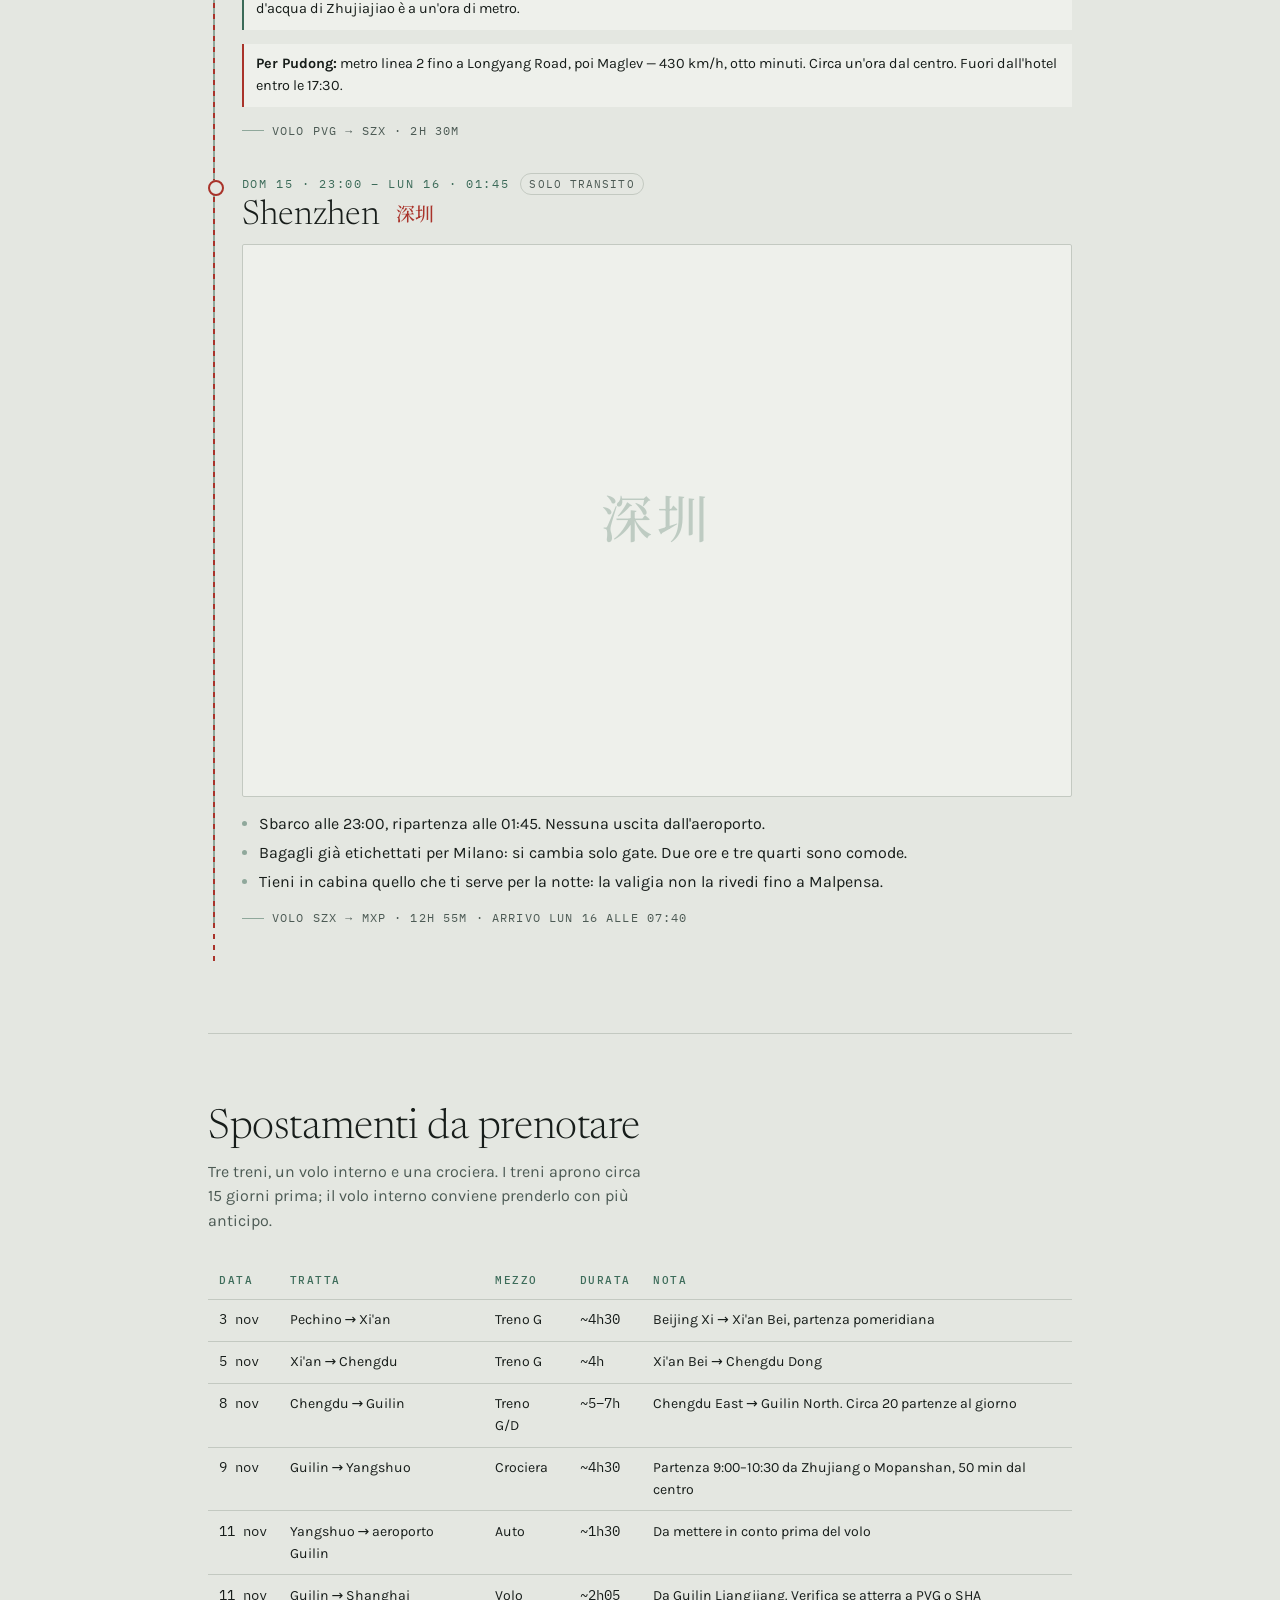
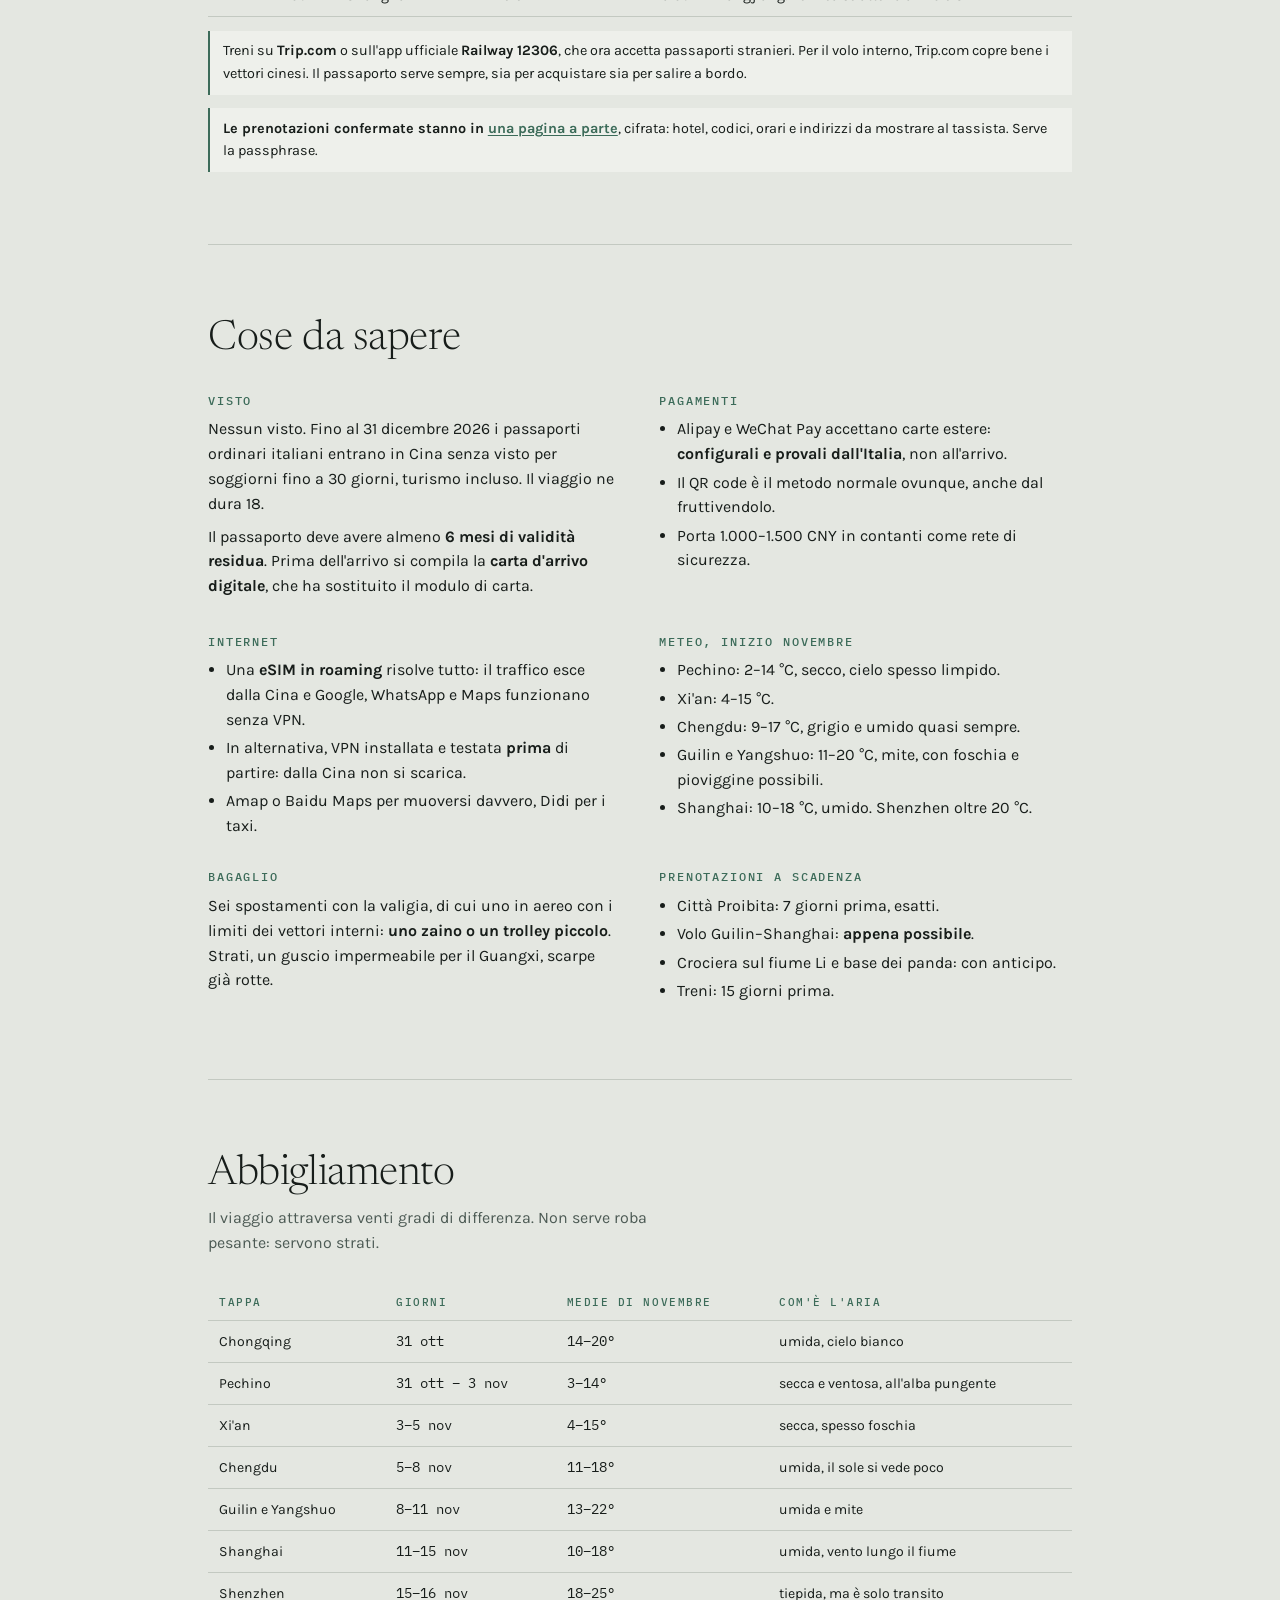
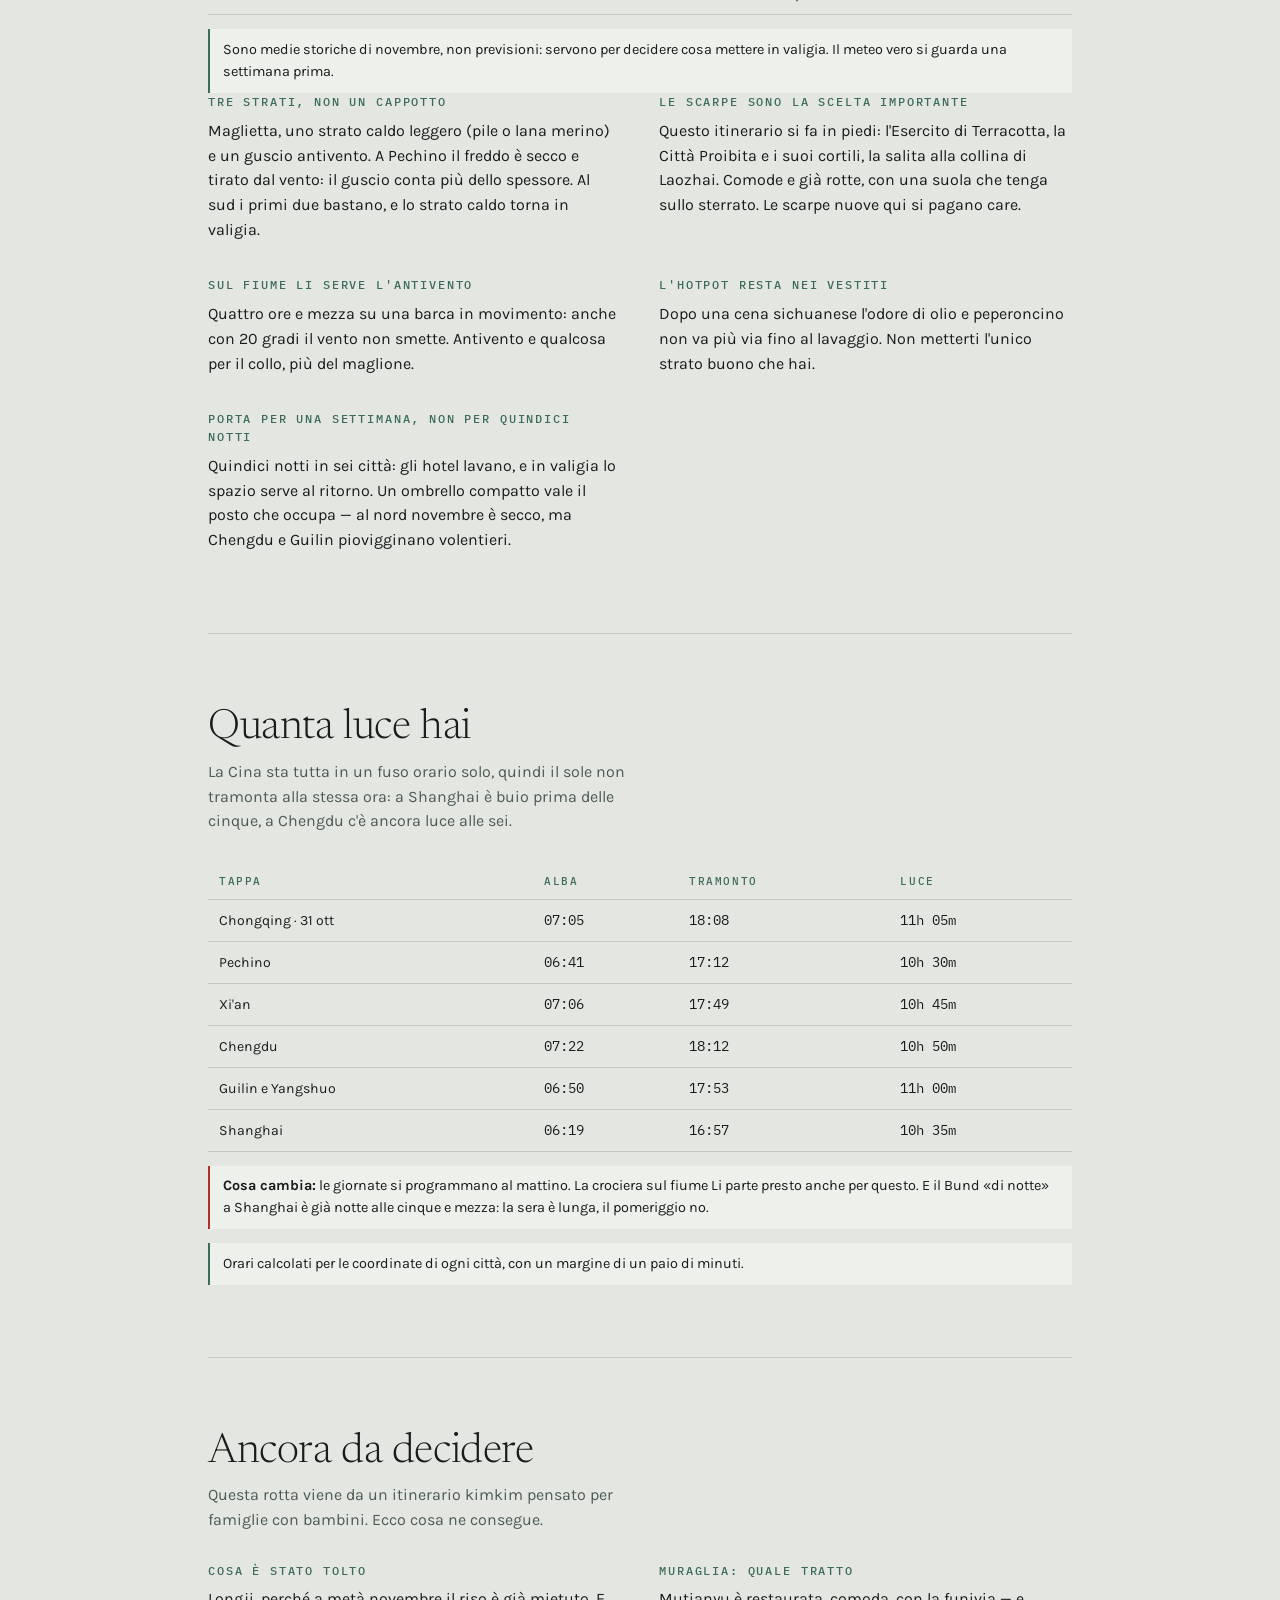
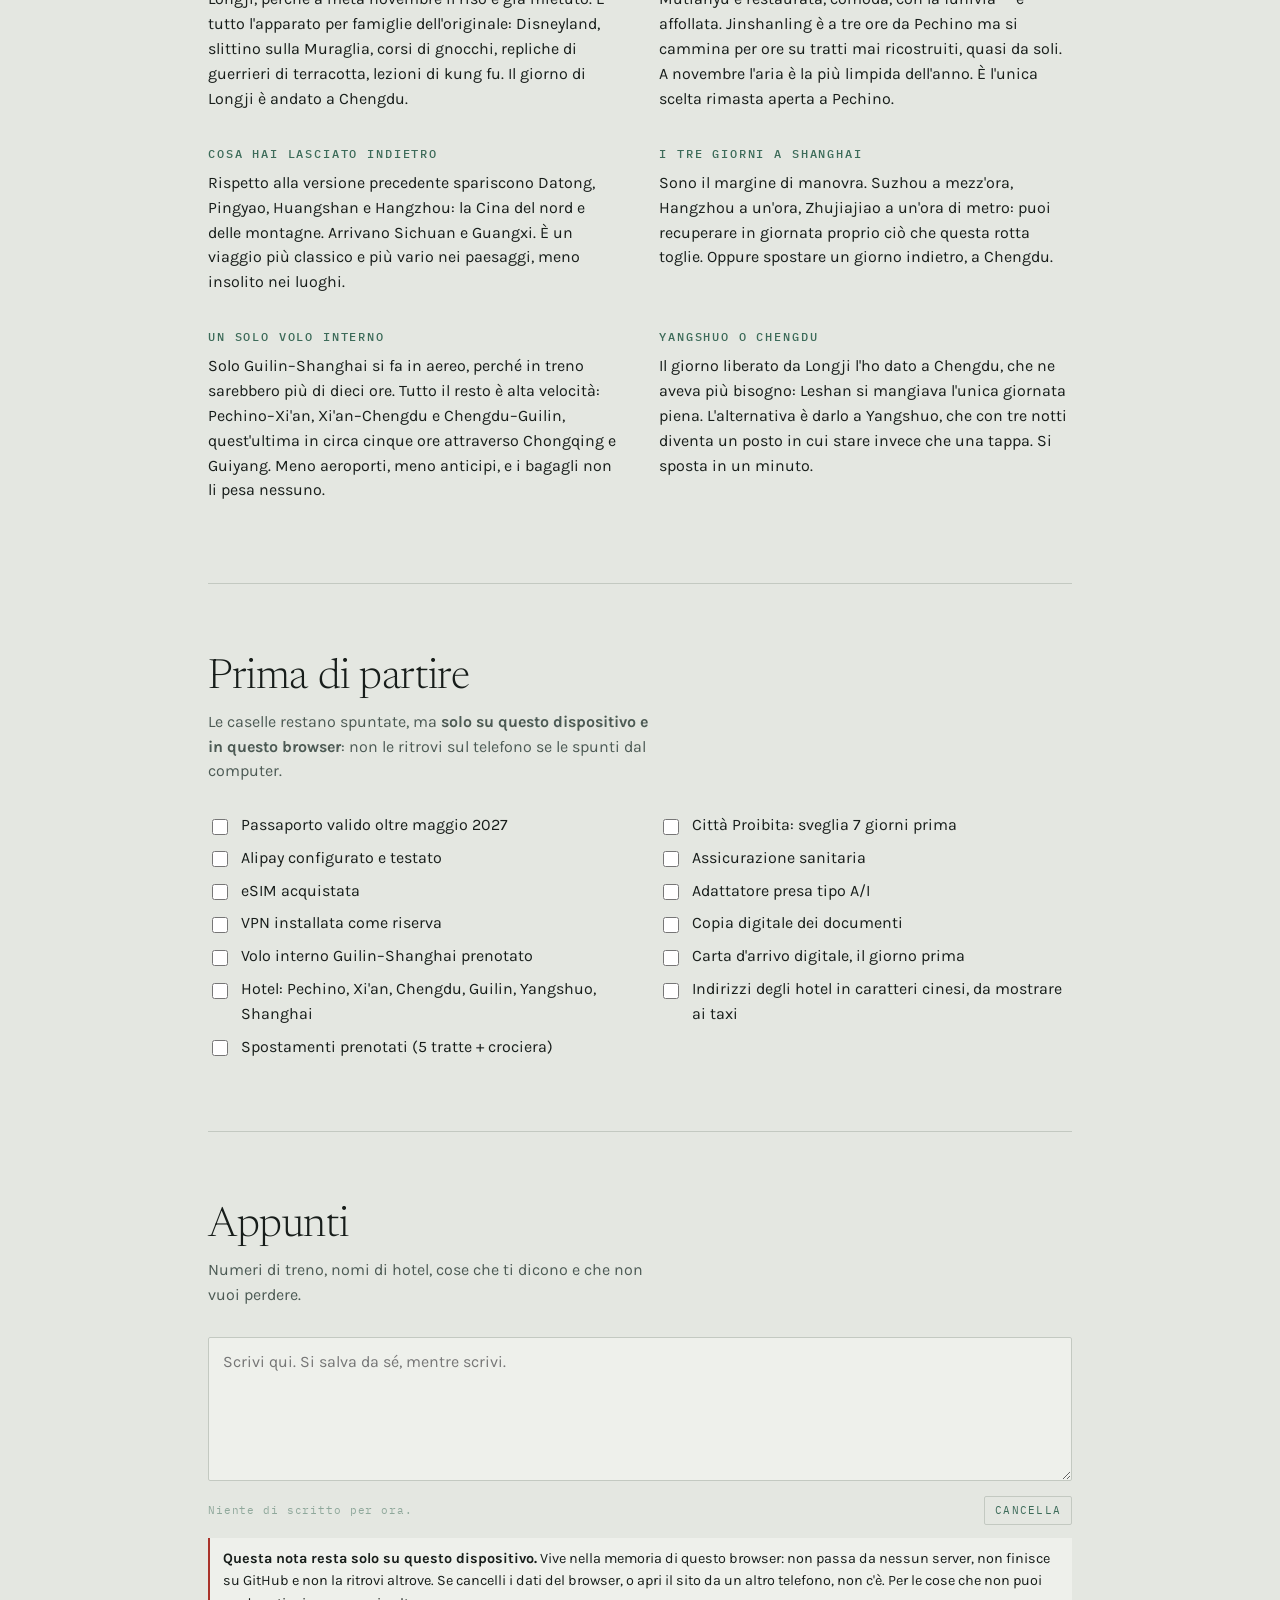
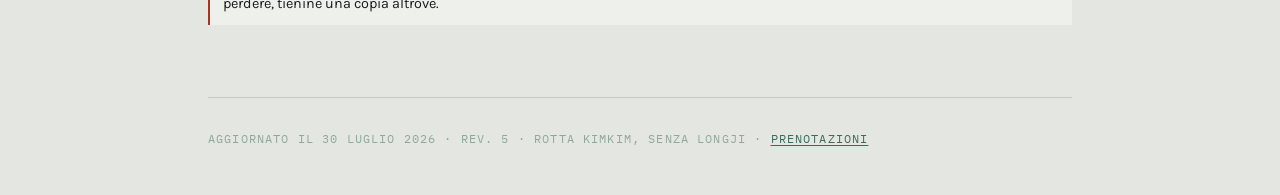
==== commit 07994e8a: "fix: togli il codice di conferma dalla home, e link alle prenotazioni da ogni pagina Il PNR C7JXI4 e" ====
--- a/index.html
+++ b/index.html
@@ -25,7 +25,7 @@
   <section id="voli">
     <div class="shead">
       <h2>Voli prenotati</h2>
-      <p>Conferma <span class="mono">C7JXI4</span> · Hainan Airlines. Gli orari sono sempre locali.</p>
+      <p>Hainan Airlines. Gli orari sono sempre locali. Il codice di conferma sta nelle <a href="privato.html">prenotazioni</a>.</p>
     </div>
     <div class="flights">
 
@@ -455,7 +455,7 @@
   </section>
 
   <footer>
-    Aggiornato il 30 luglio 2026 · rev. 5 · rotta kimkim, senza Longji · Conferma C7JXI4
+    Aggiornato il 30 luglio 2026 · rev. 5 · rotta kimkim, senza Longji · <a href="privato.html">prenotazioni</a>
   </footer>
 
 </div>
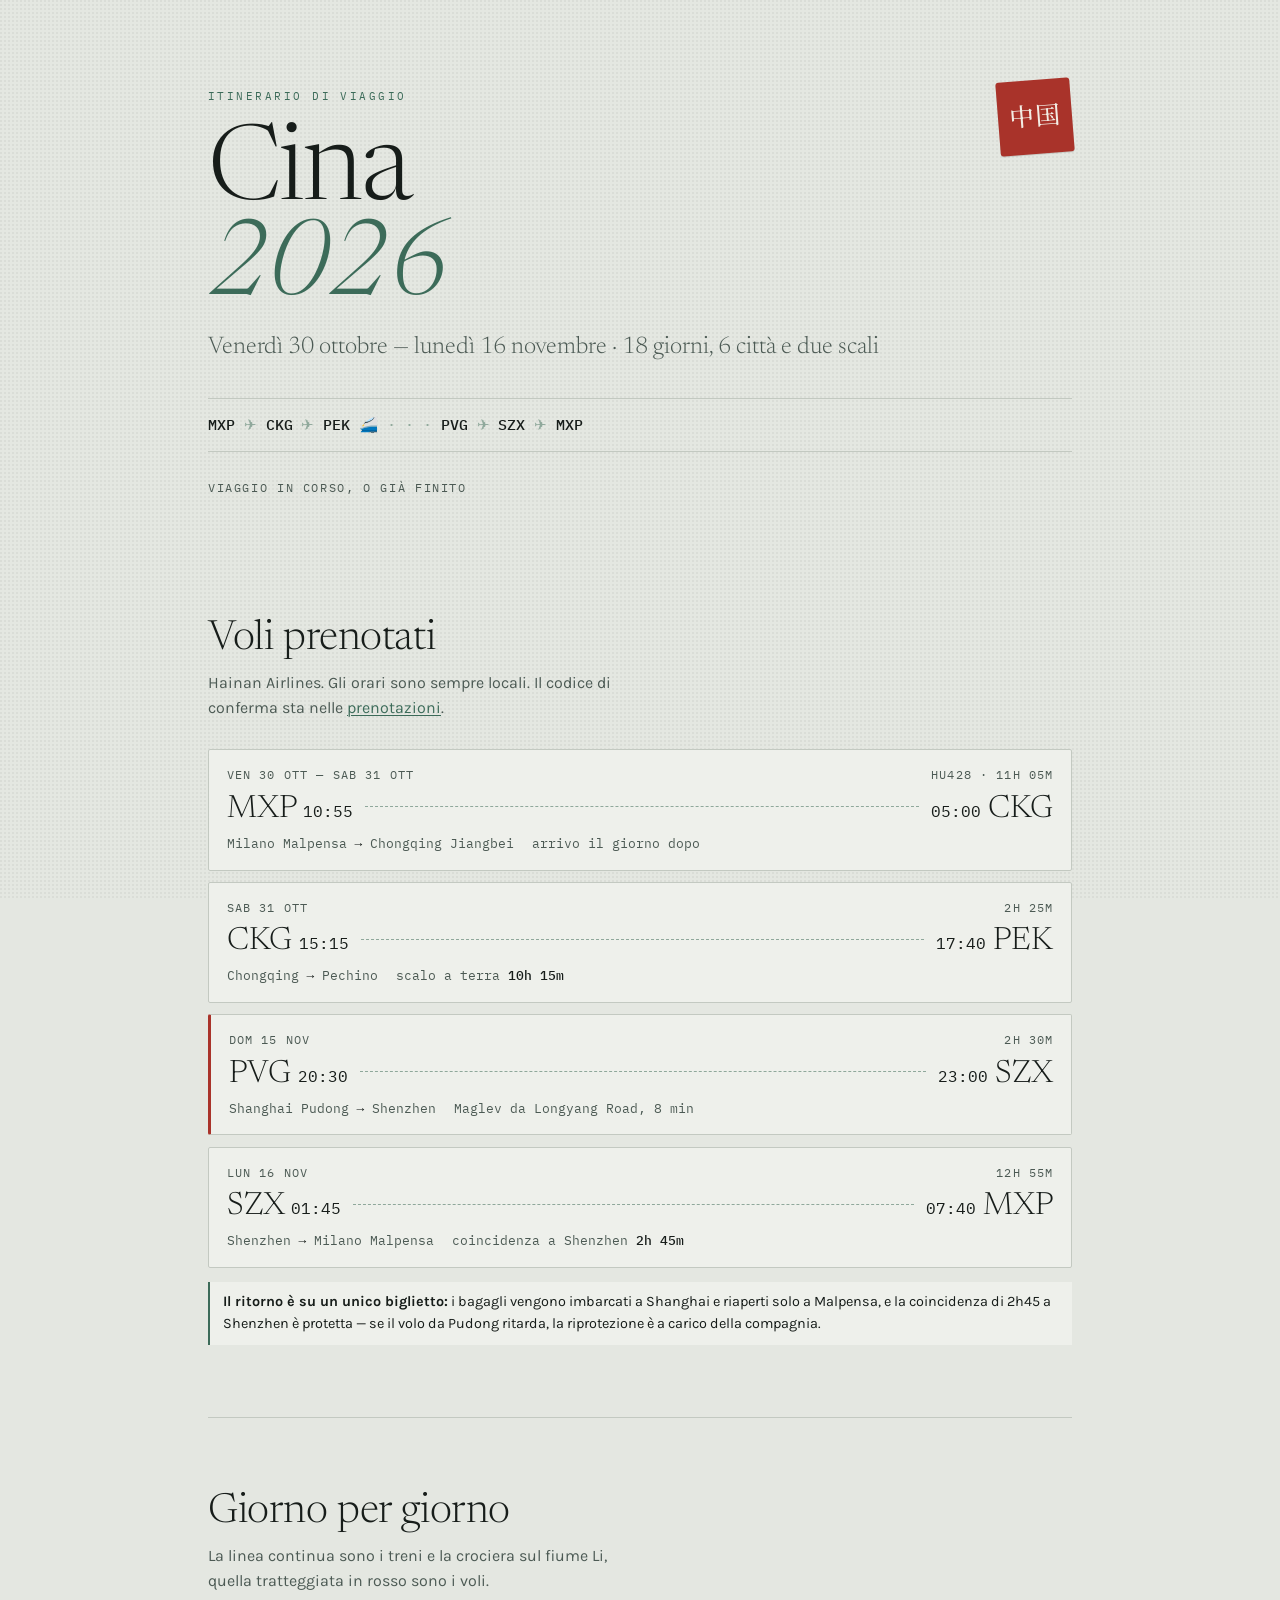
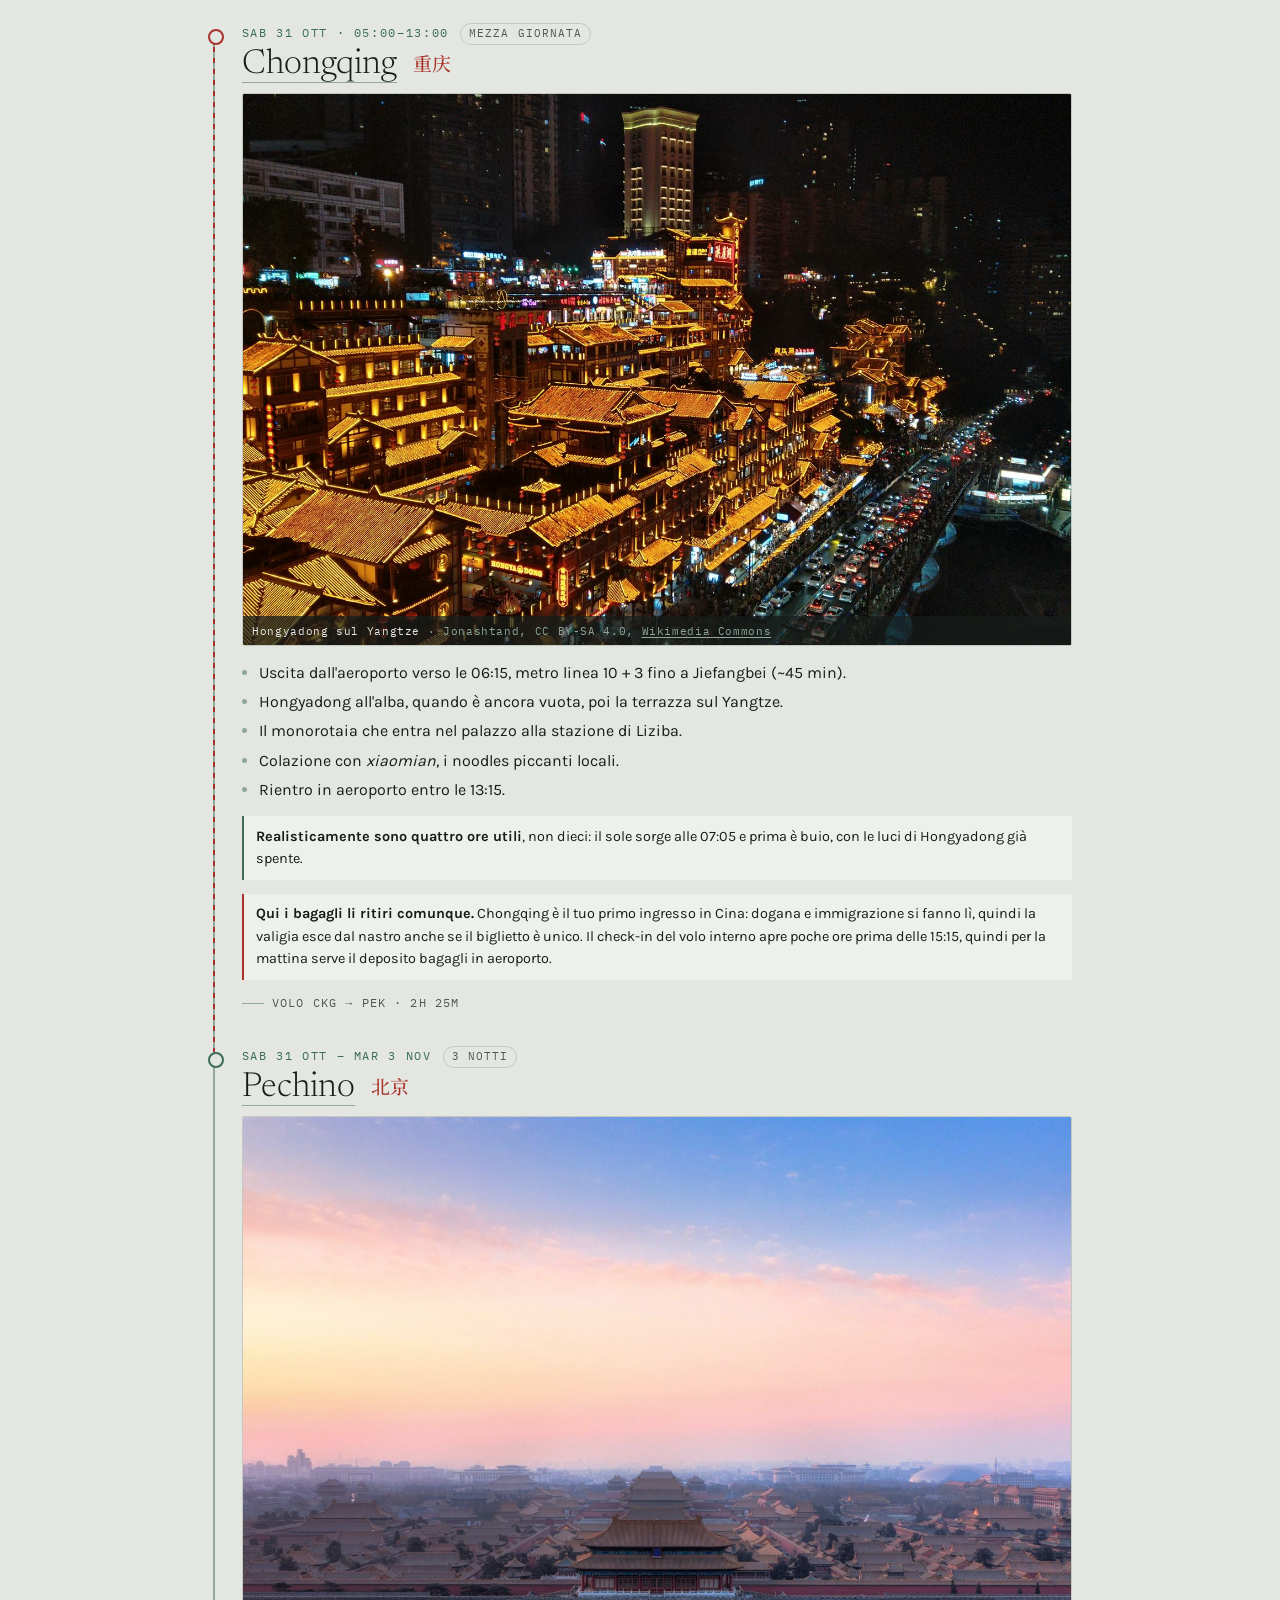
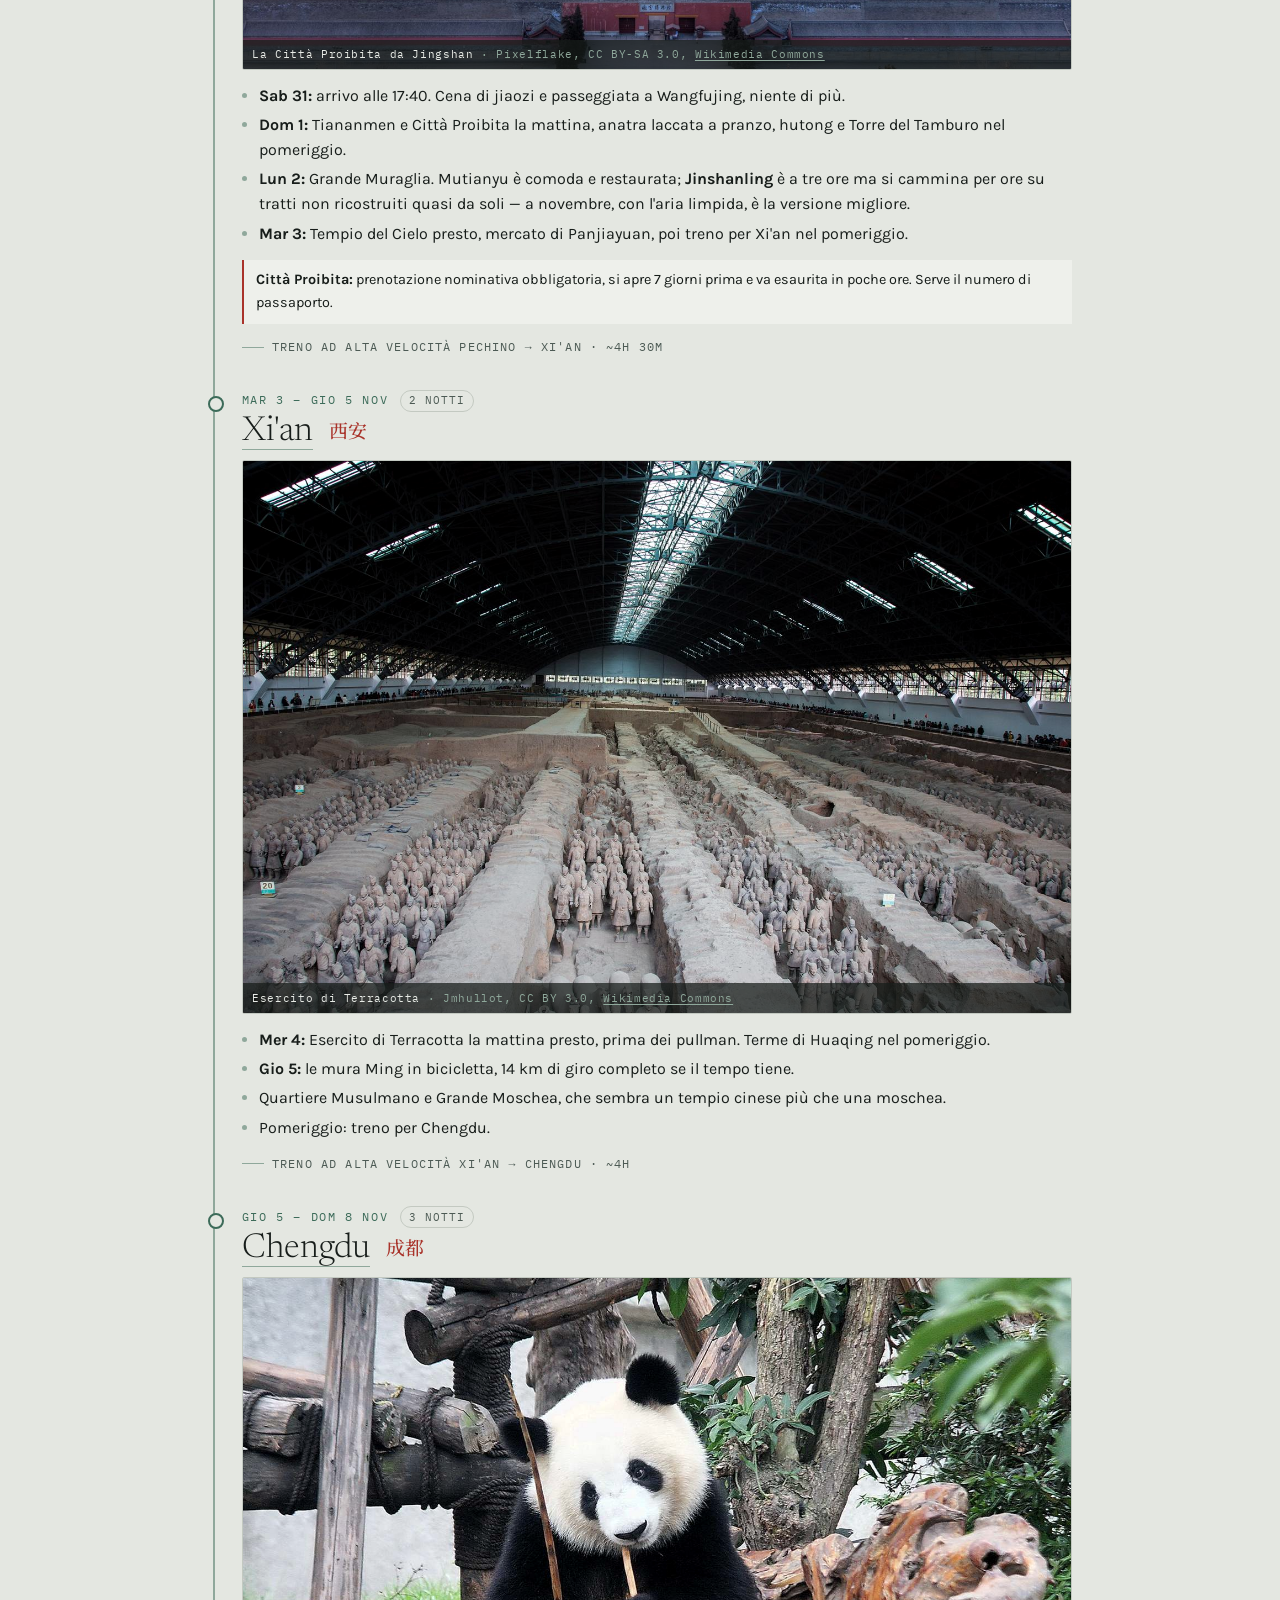
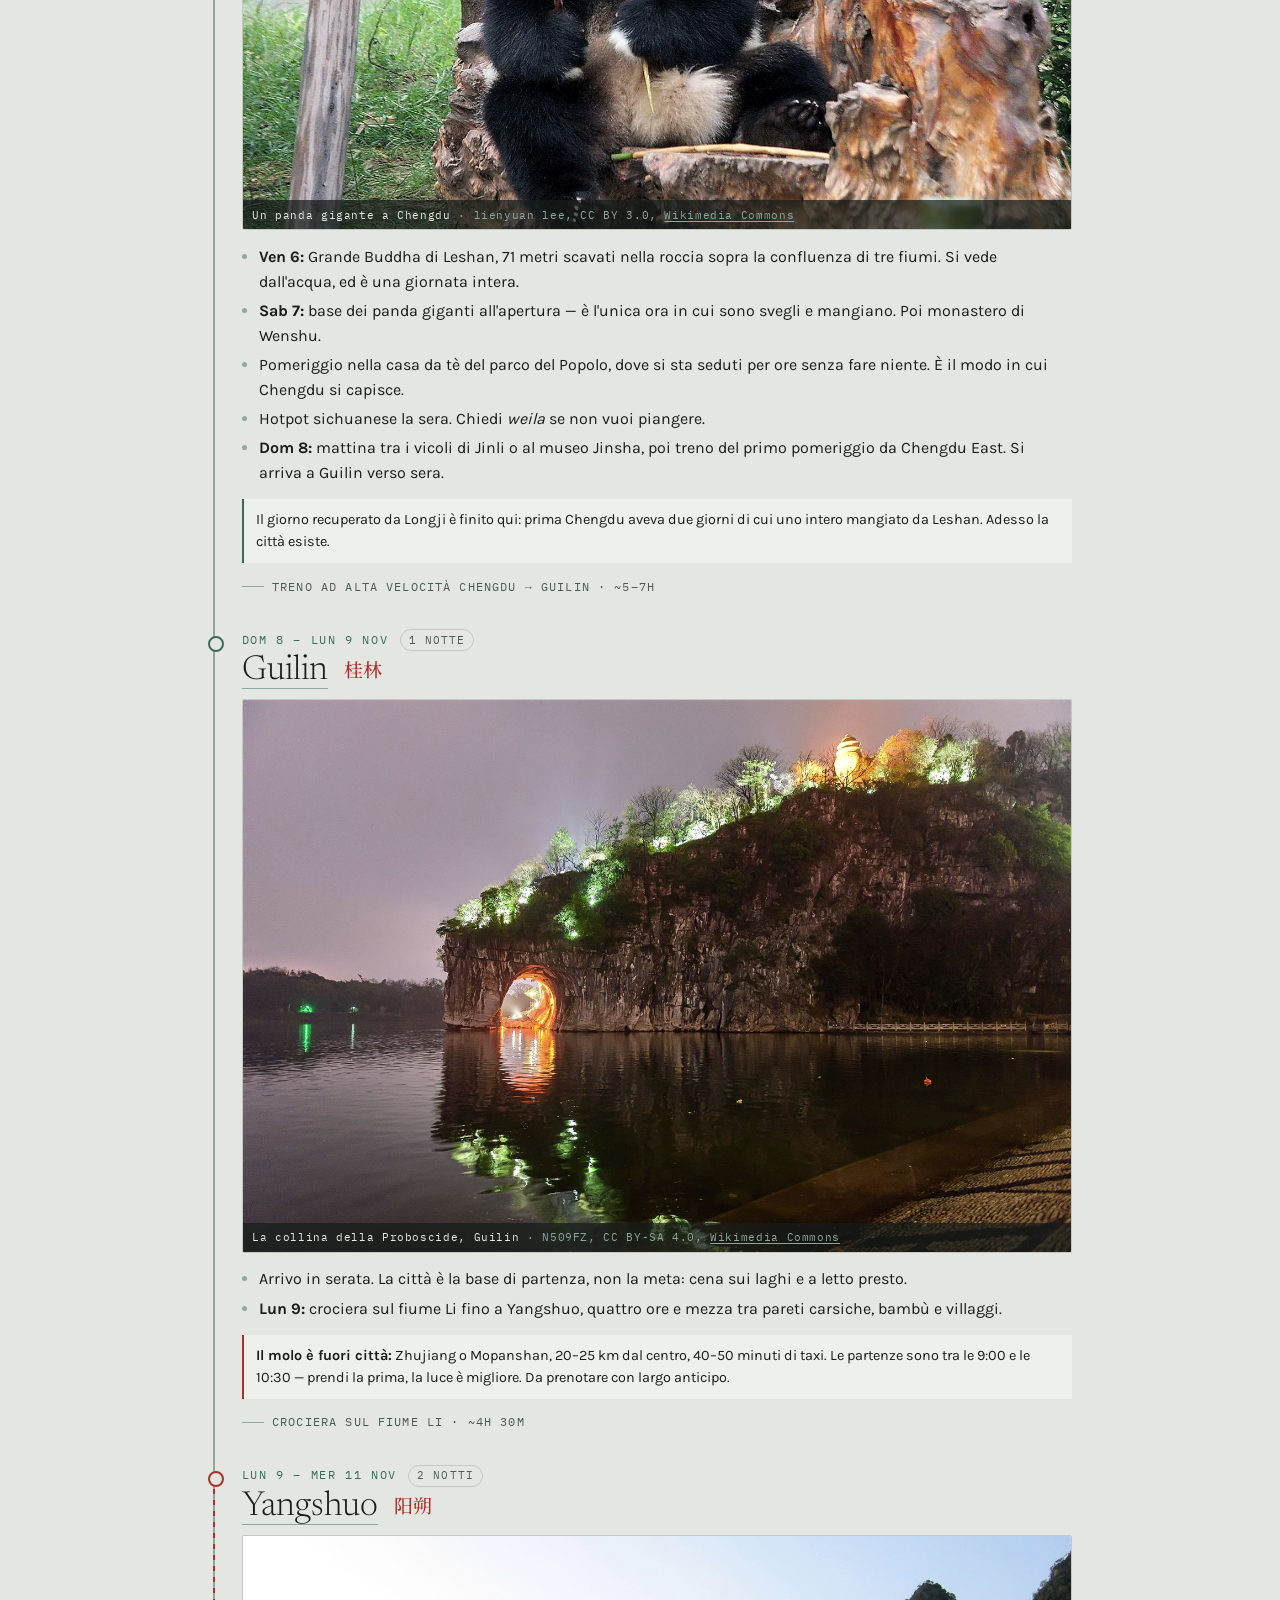
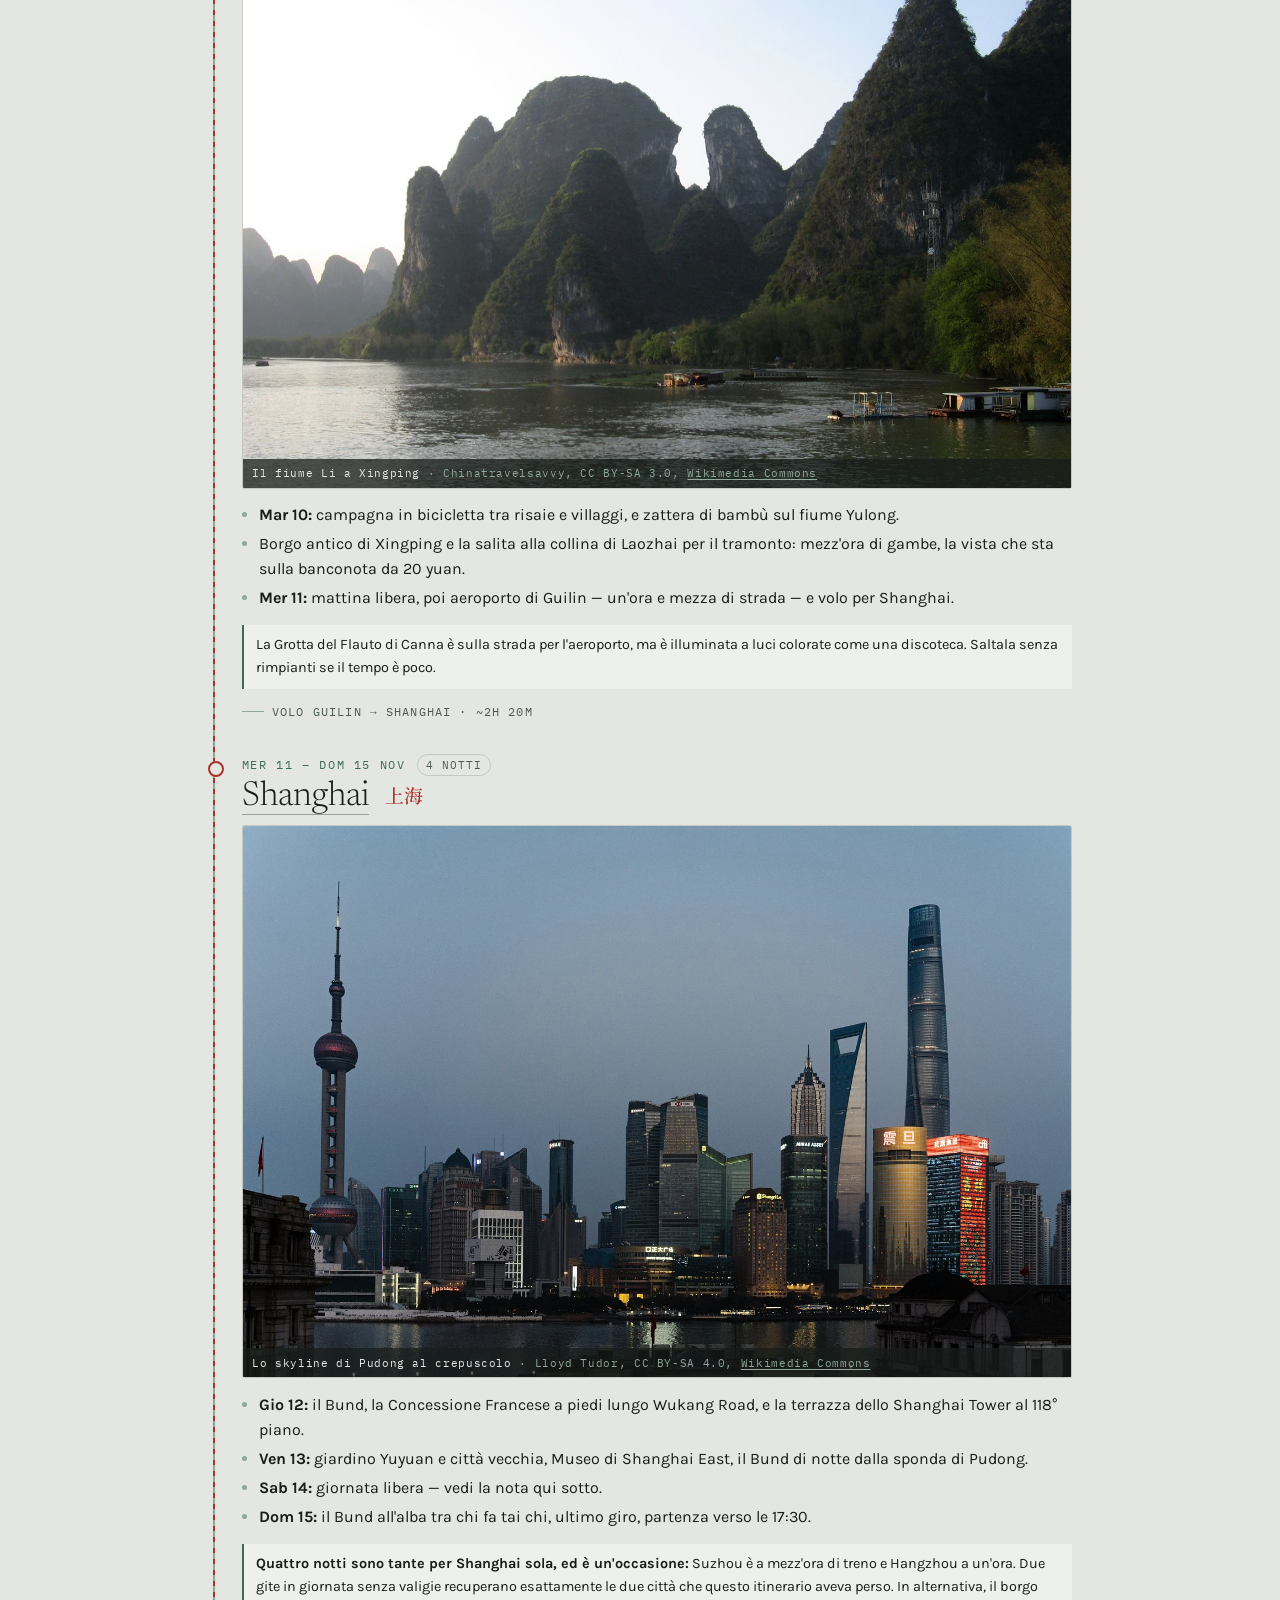
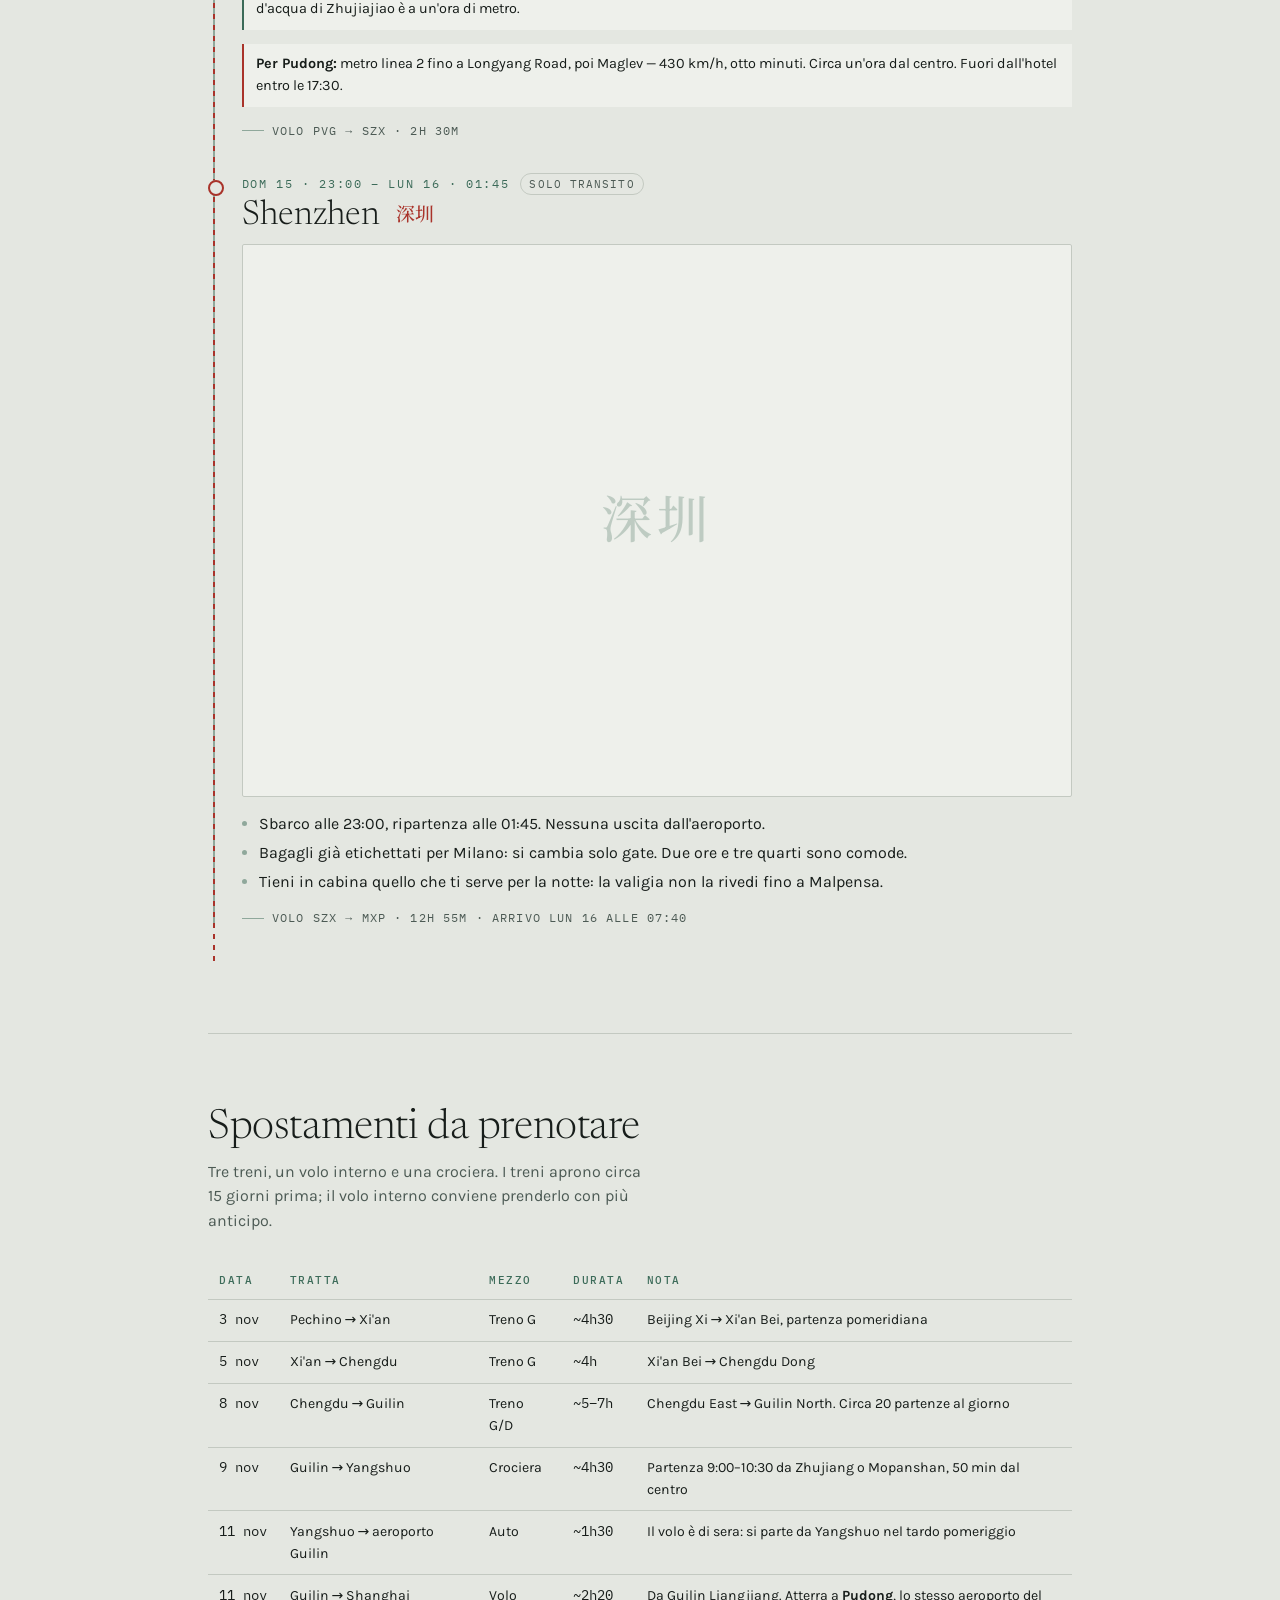
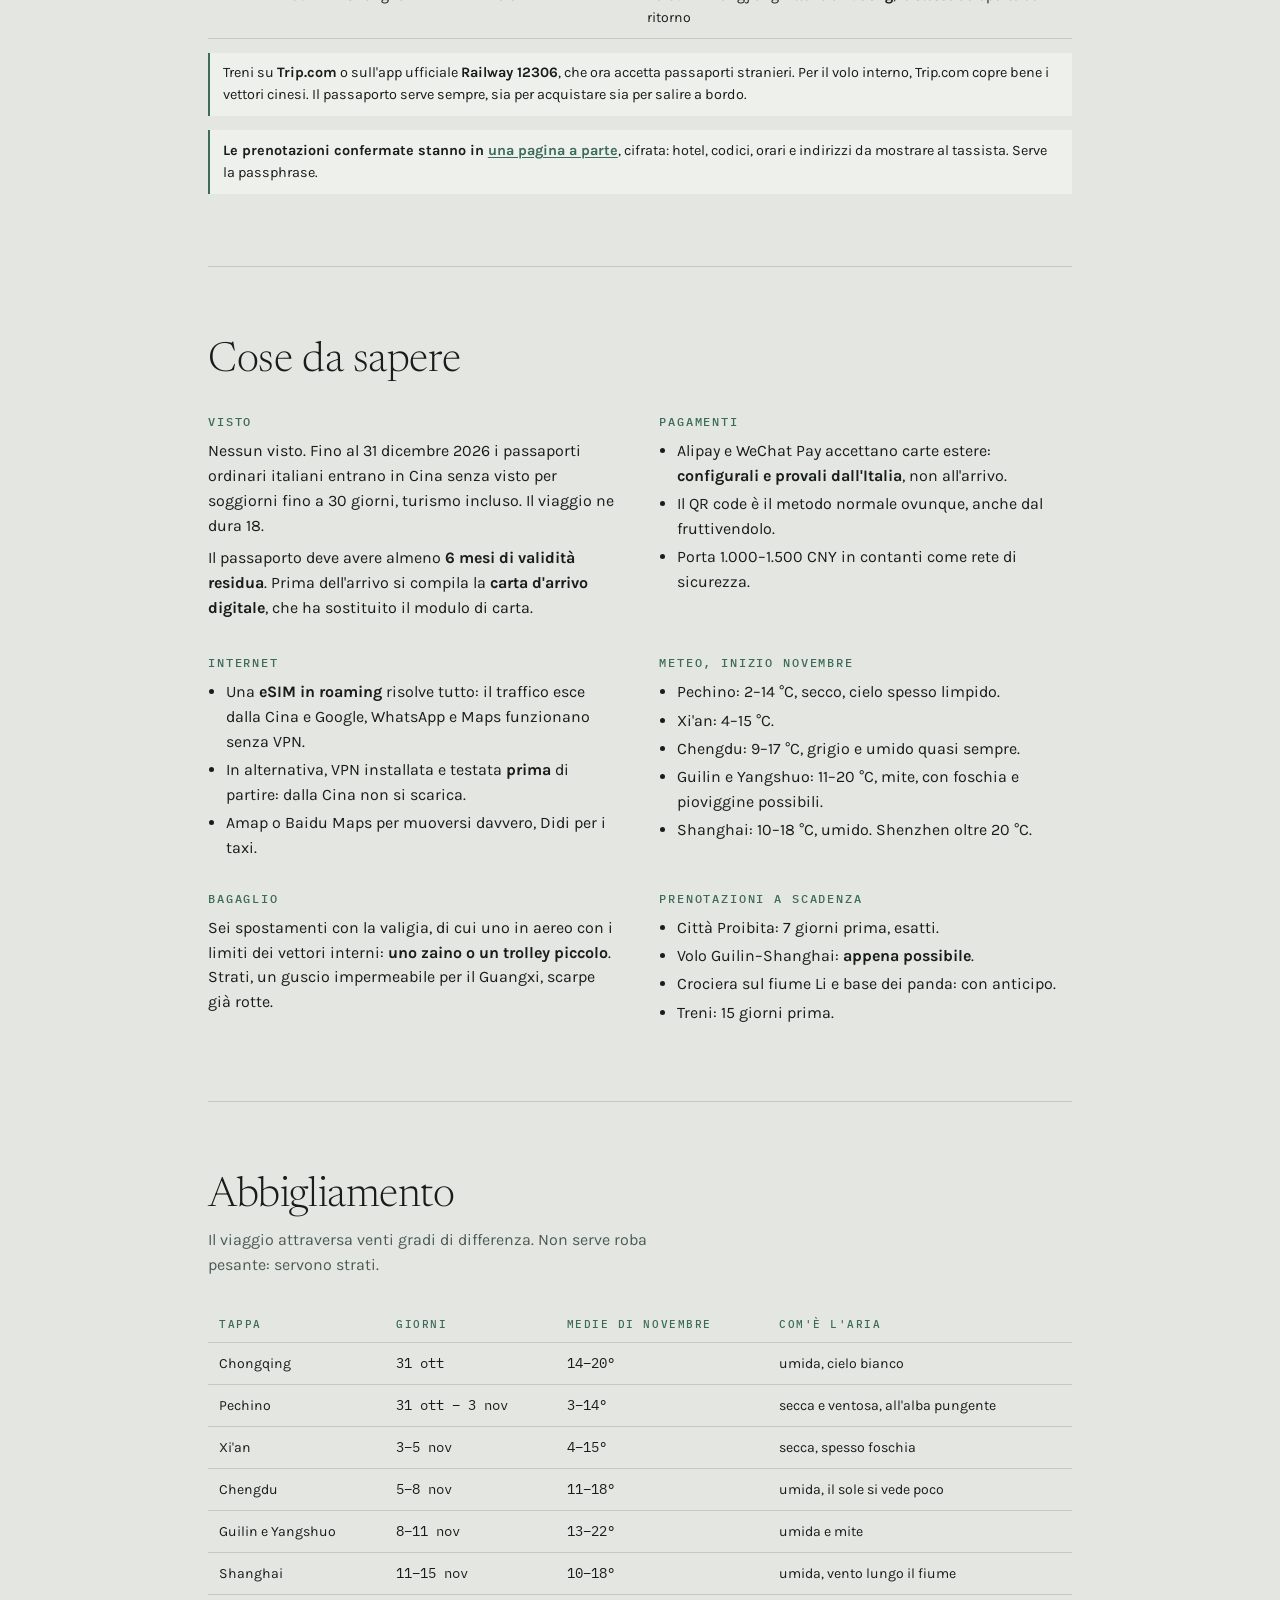
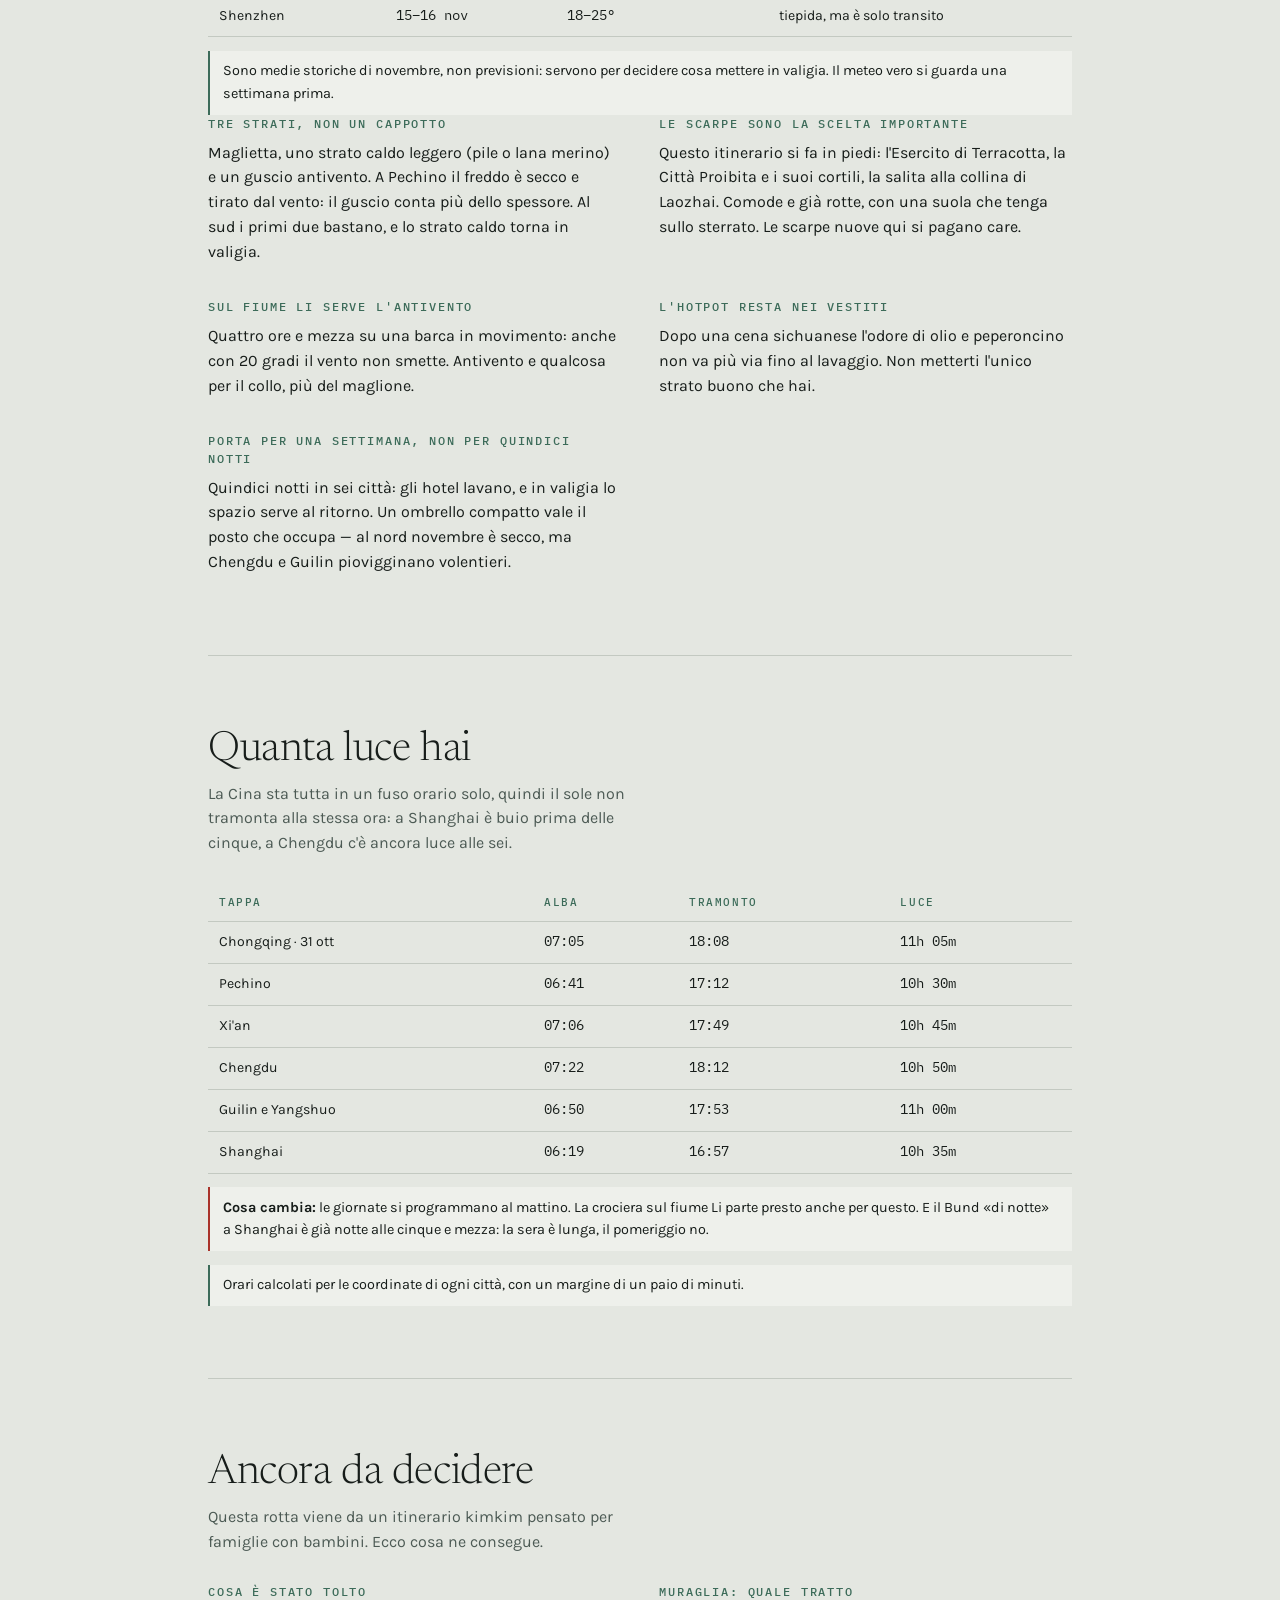
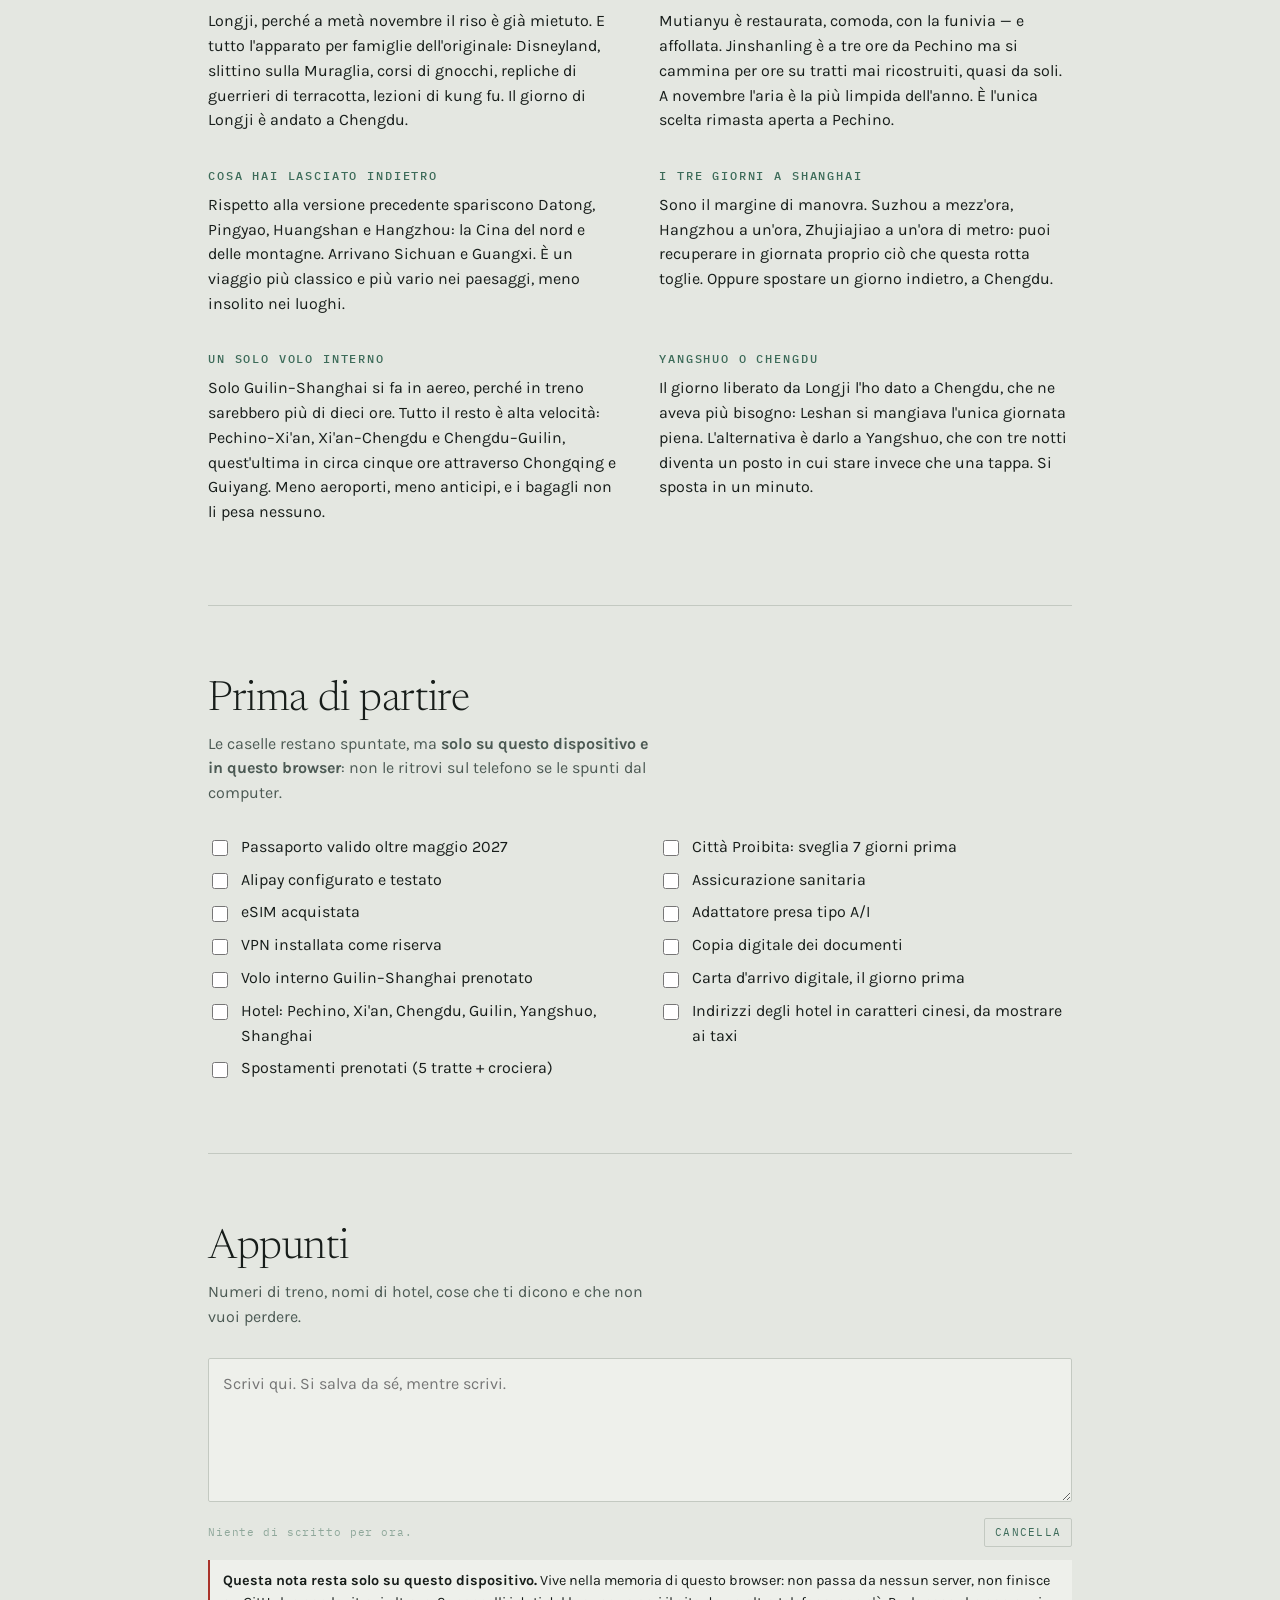
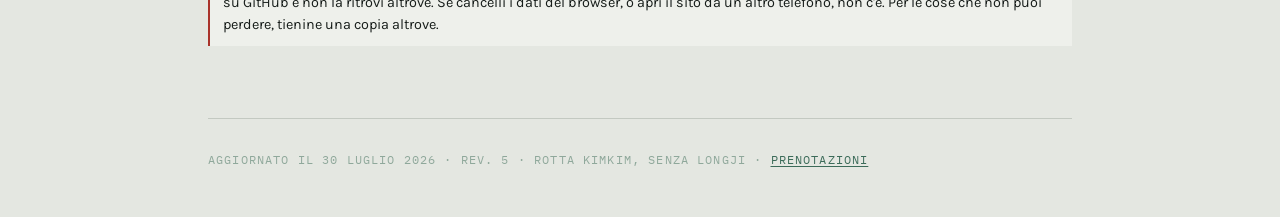
==== commit 9b4ac43d: "feat: prime prenotazioni confermate, e Pudong non è più un dubbio Tre hotel su sei e il volo interno" ====
--- a/index.html
+++ b/index.html
@@ -191,7 +191,7 @@
           <li><b>Mer 11:</b> mattina libera, poi aeroporto di Guilin — un'ora e mezza di strada — e volo per Shanghai.</li>
         </ul>
         <p class="note">La Grotta del Flauto di Canna è sulla strada per l'aeroporto, ma è illuminata a luci colorate come una discoteca. Saltala senza rimpianti se il tempo è poco.</p>
-        <p class="leg">Volo Guilin → Shanghai · ~2h 05m</p>
+        <p class="leg">Volo Guilin → Shanghai · ~2h 20m</p>
       </article>
 
       <article class="stop air reveal">
@@ -244,8 +244,8 @@
           <tr><td class="n">5 nov</td><td>Xi'an → Chengdu</td><td>Treno G</td><td class="n">~4h</td><td>Xi'an Bei → Chengdu Dong</td></tr>
           <tr><td class="n">8 nov</td><td>Chengdu → Guilin</td><td>Treno G/D</td><td class="n">~5–7h</td><td>Chengdu East → Guilin North. Circa 20 partenze al giorno</td></tr>
           <tr><td class="n">9 nov</td><td>Guilin → Yangshuo</td><td>Crociera</td><td class="n">~4h30</td><td>Partenza 9:00–10:30 da Zhujiang o Mopanshan, 50 min dal centro</td></tr>
-          <tr><td class="n">11 nov</td><td>Yangshuo → aeroporto Guilin</td><td>Auto</td><td class="n">~1h30</td><td>Da mettere in conto prima del volo</td></tr>
-          <tr><td class="n">11 nov</td><td>Guilin → Shanghai</td><td>Volo</td><td class="n">~2h05</td><td>Da Guilin Liangjiang. Verifica se atterra a PVG o SHA</td></tr>
+          <tr><td class="n">11 nov</td><td>Yangshuo → aeroporto Guilin</td><td>Auto</td><td class="n">~1h30</td><td>Il volo è di sera: si parte da Yangshuo nel tardo pomeriggio</td></tr>
+          <tr><td class="n">11 nov</td><td>Guilin → Shanghai</td><td>Volo</td><td class="n">~2h20</td><td>Da Guilin Liangjiang. Atterra a <b>Pudong</b>, lo stesso aeroporto del ritorno</td></tr>
         </tbody>
       </table>
     </div>
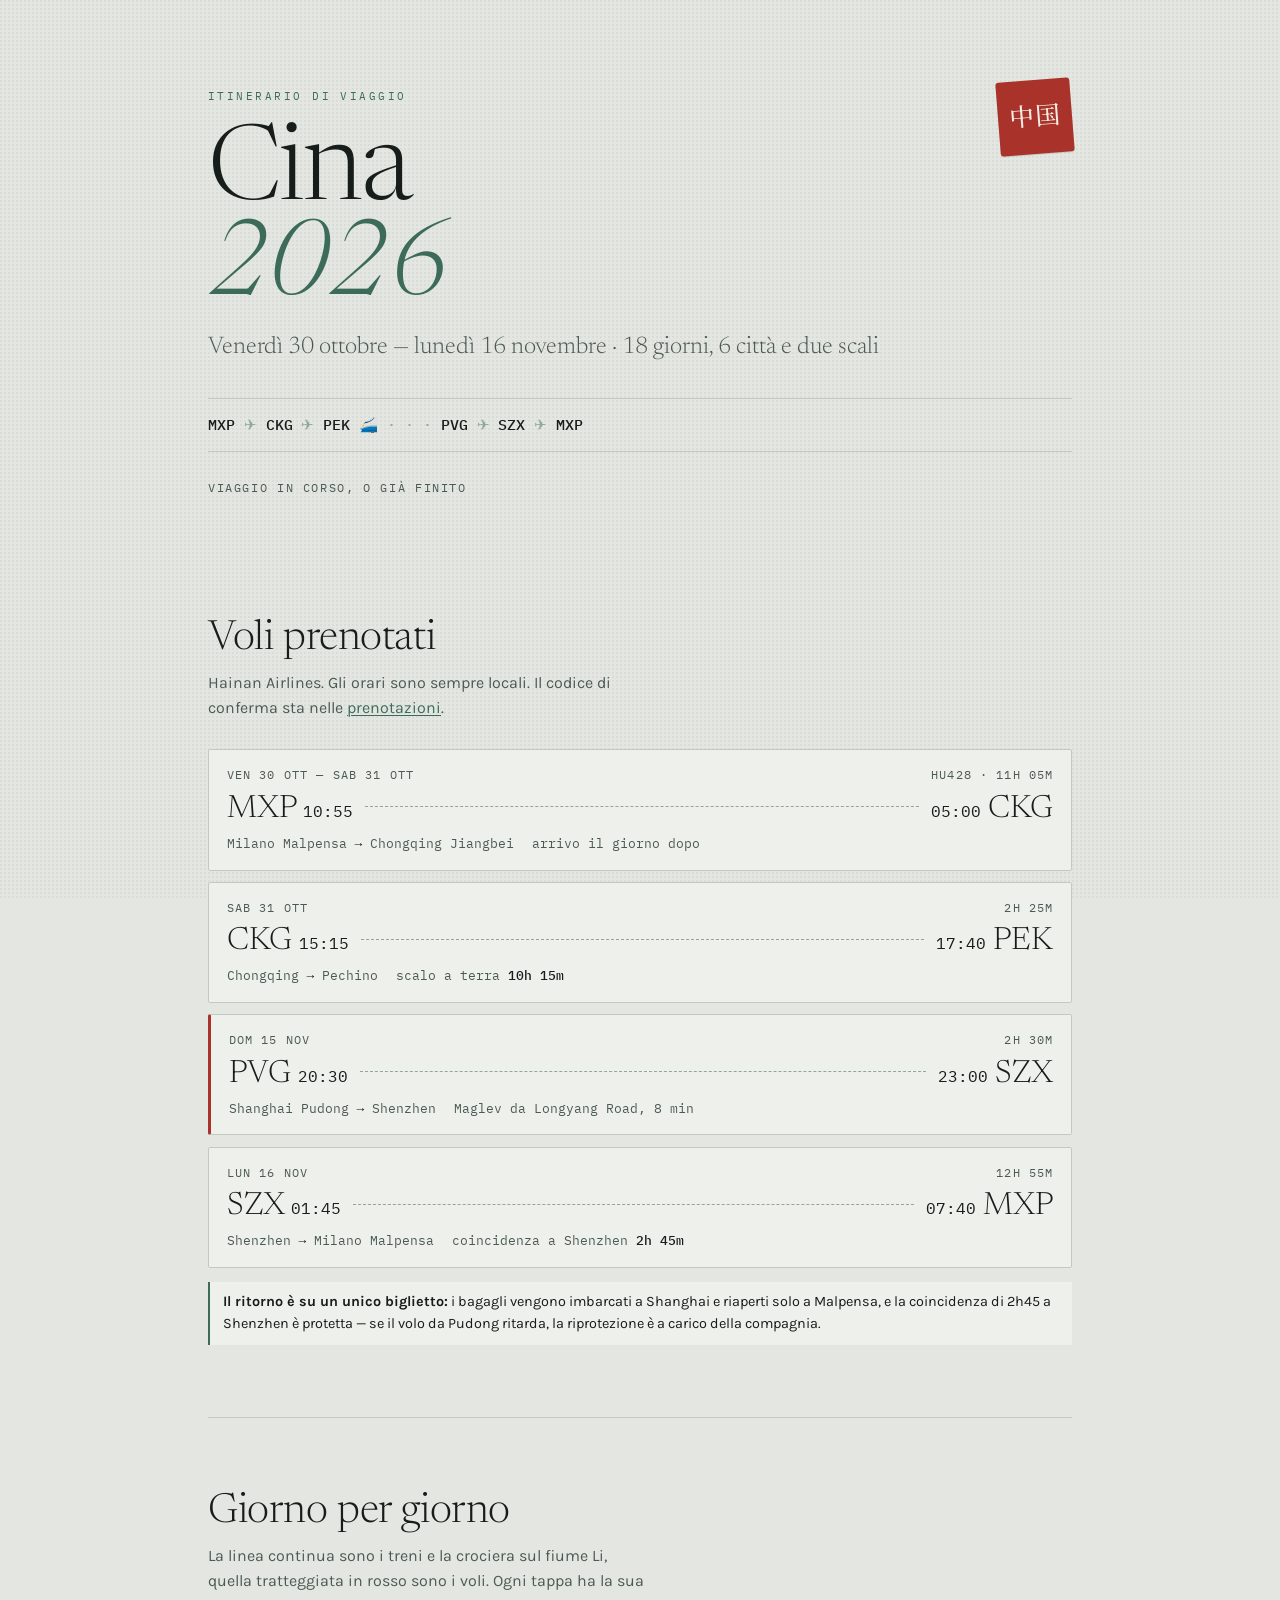
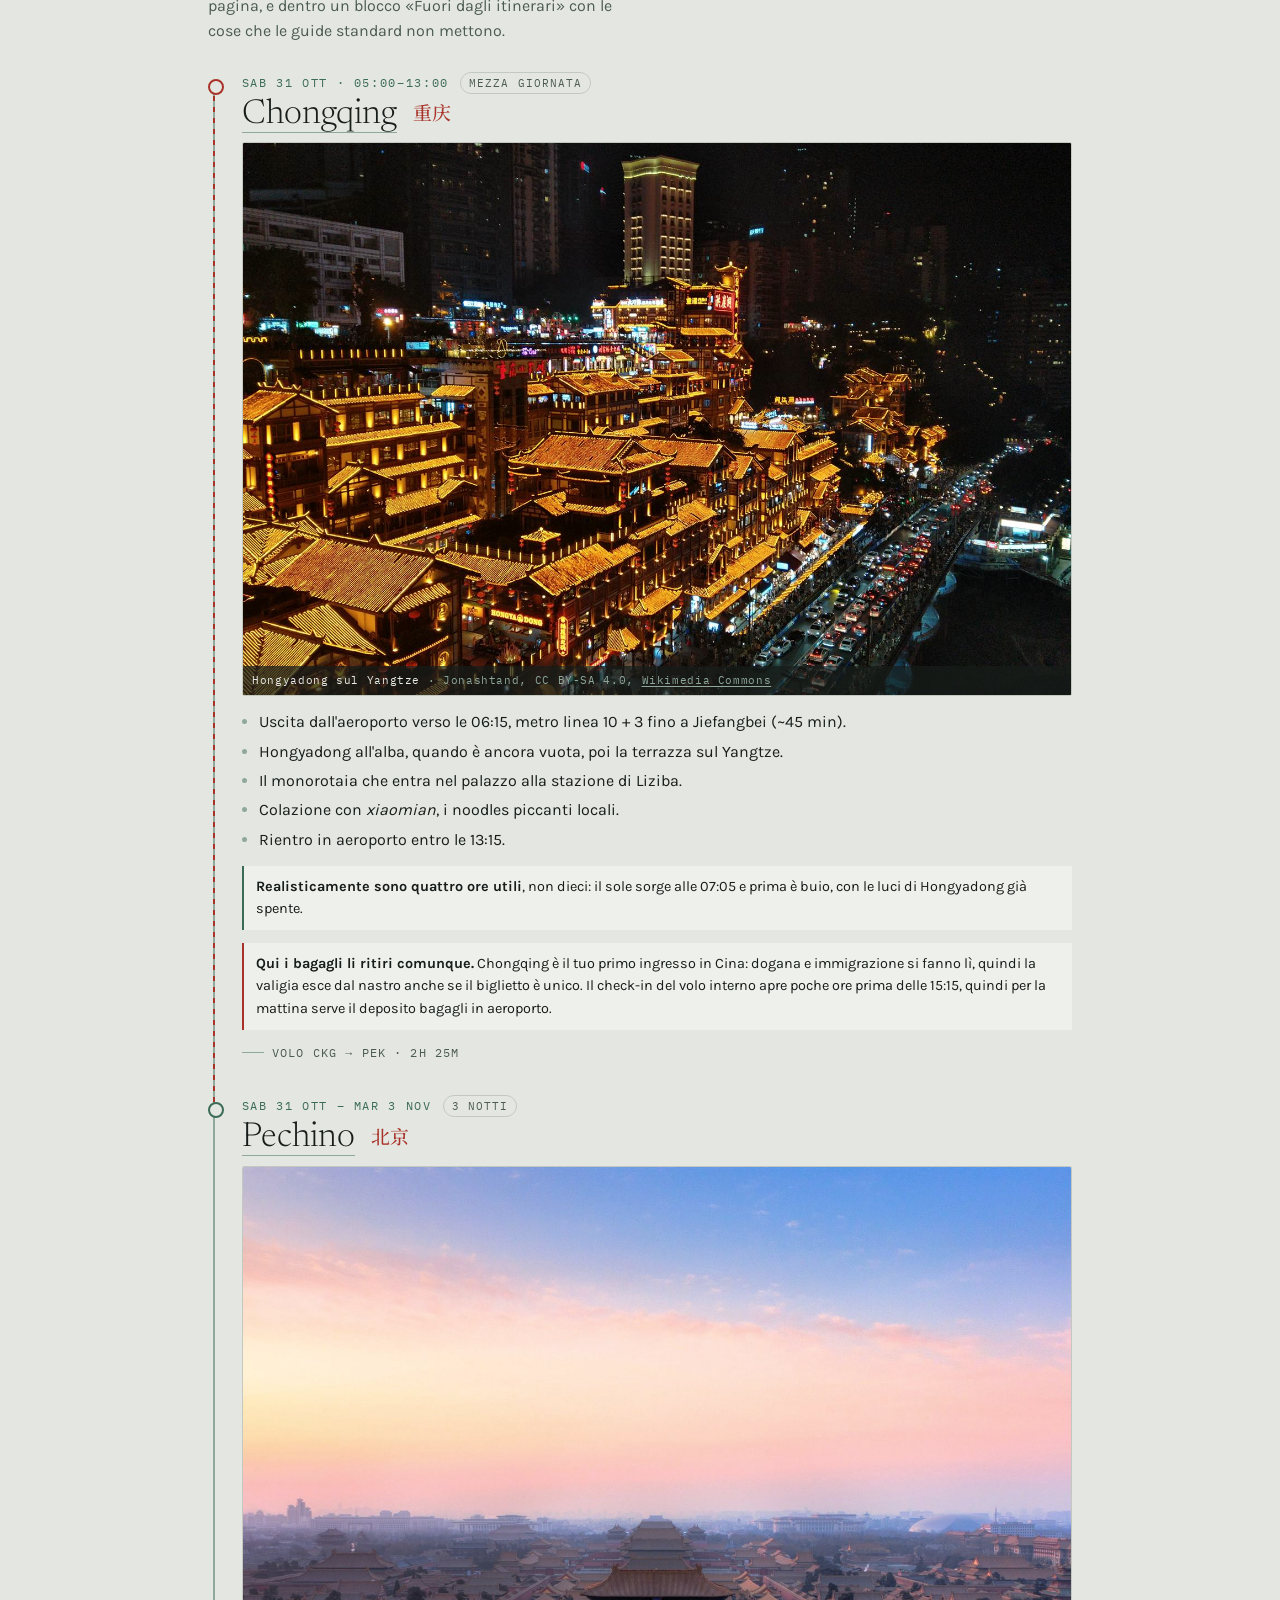
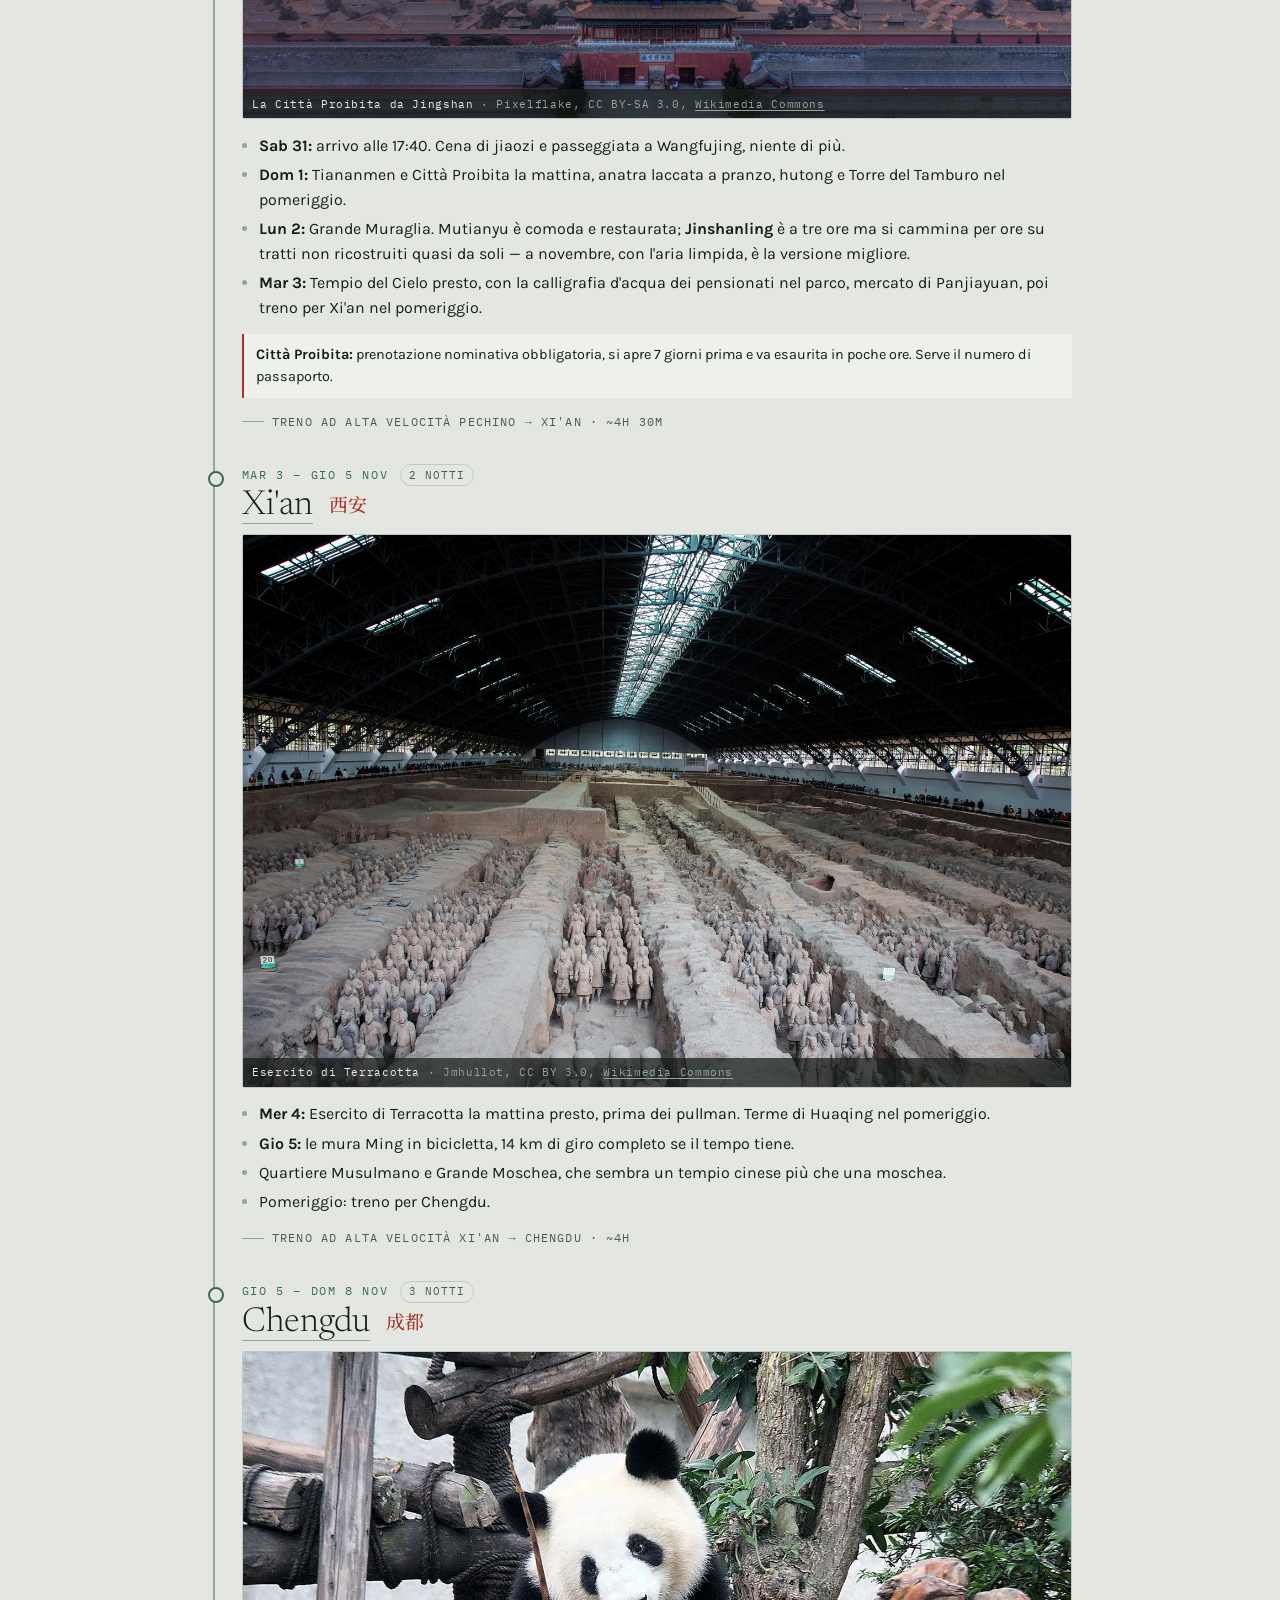
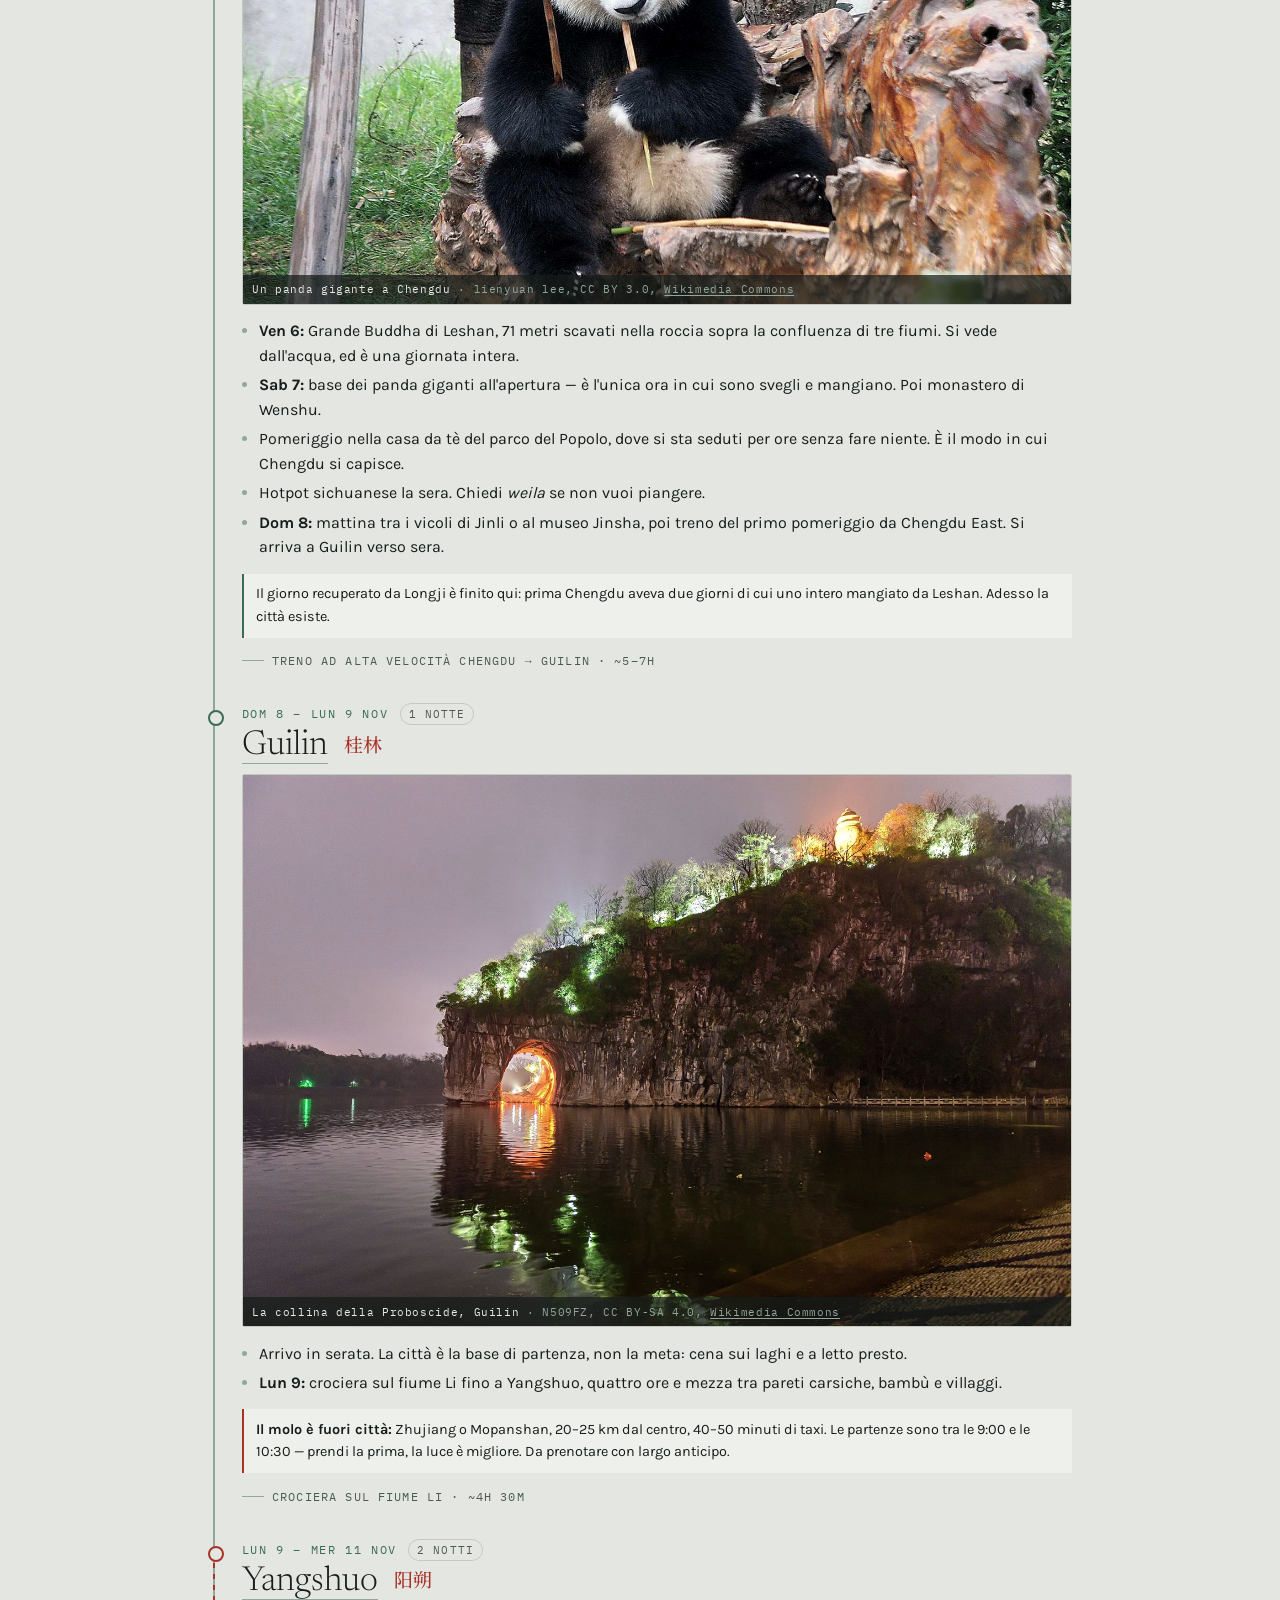
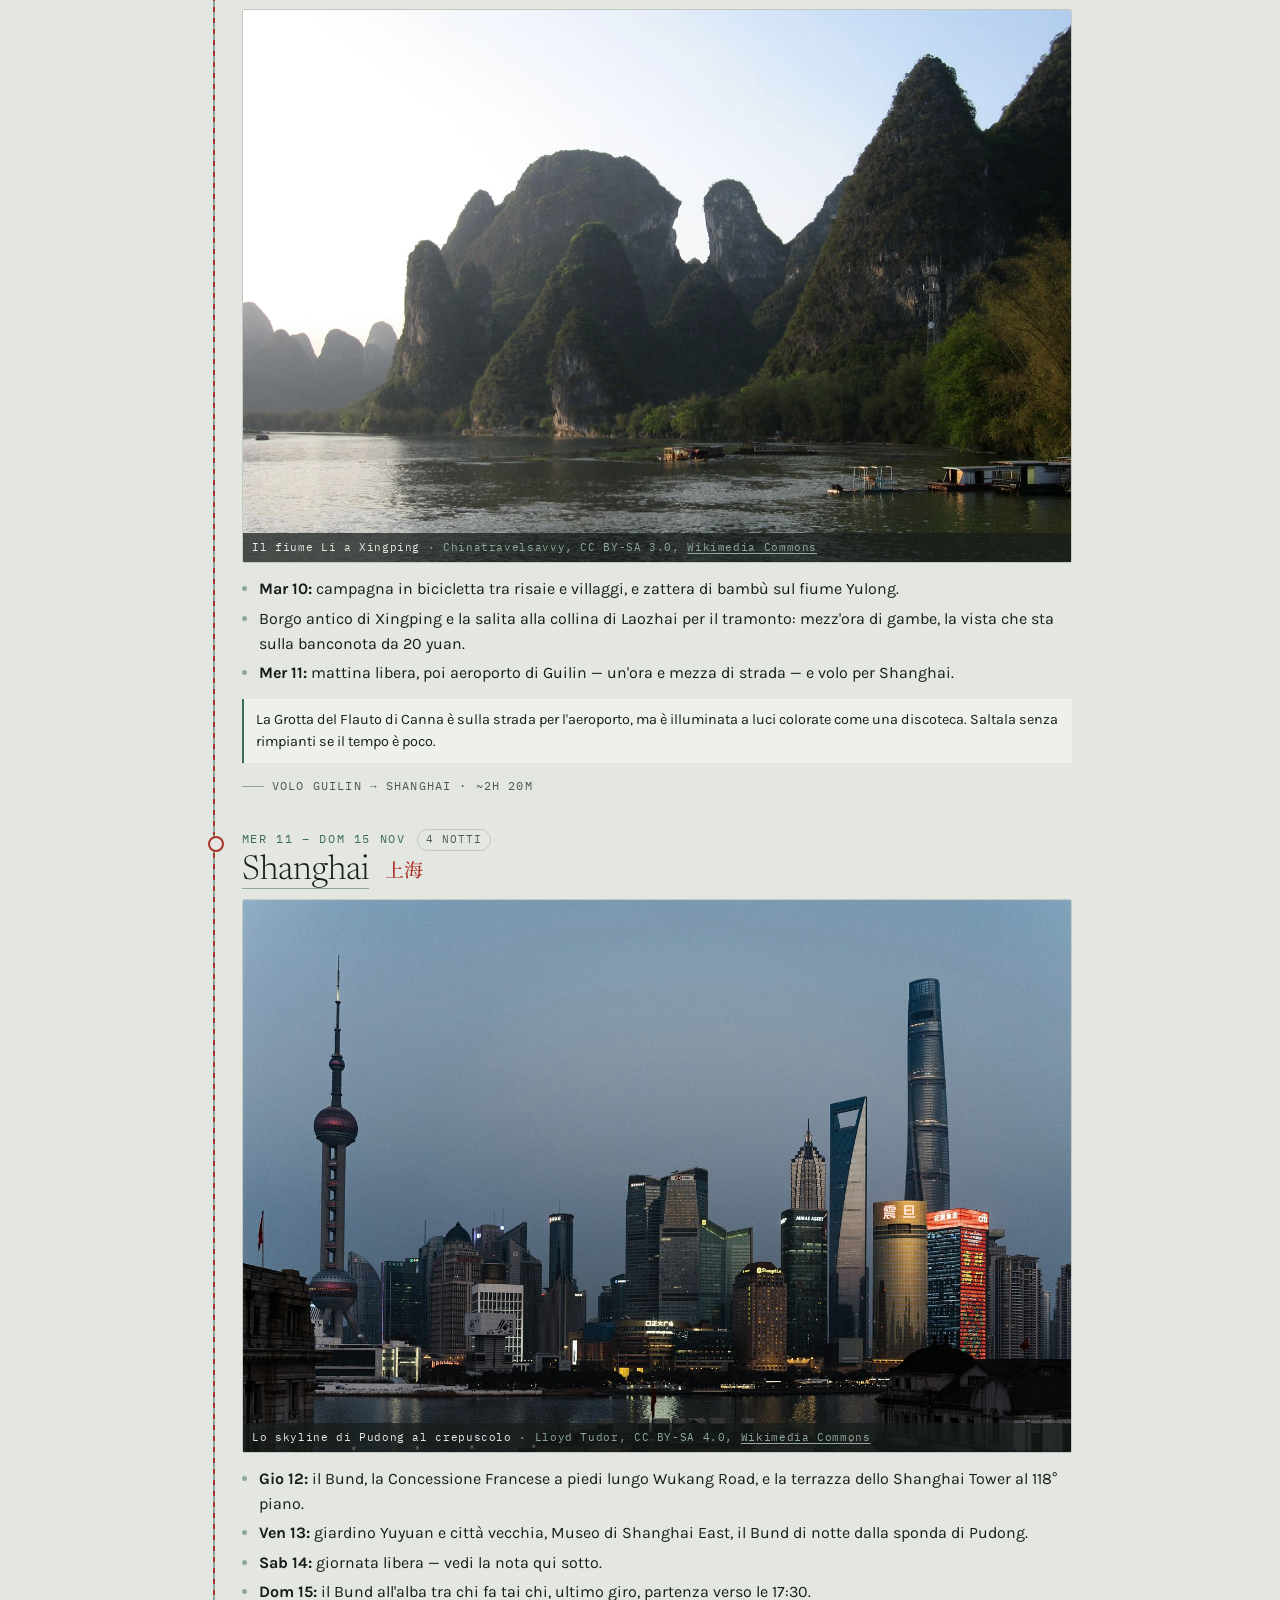
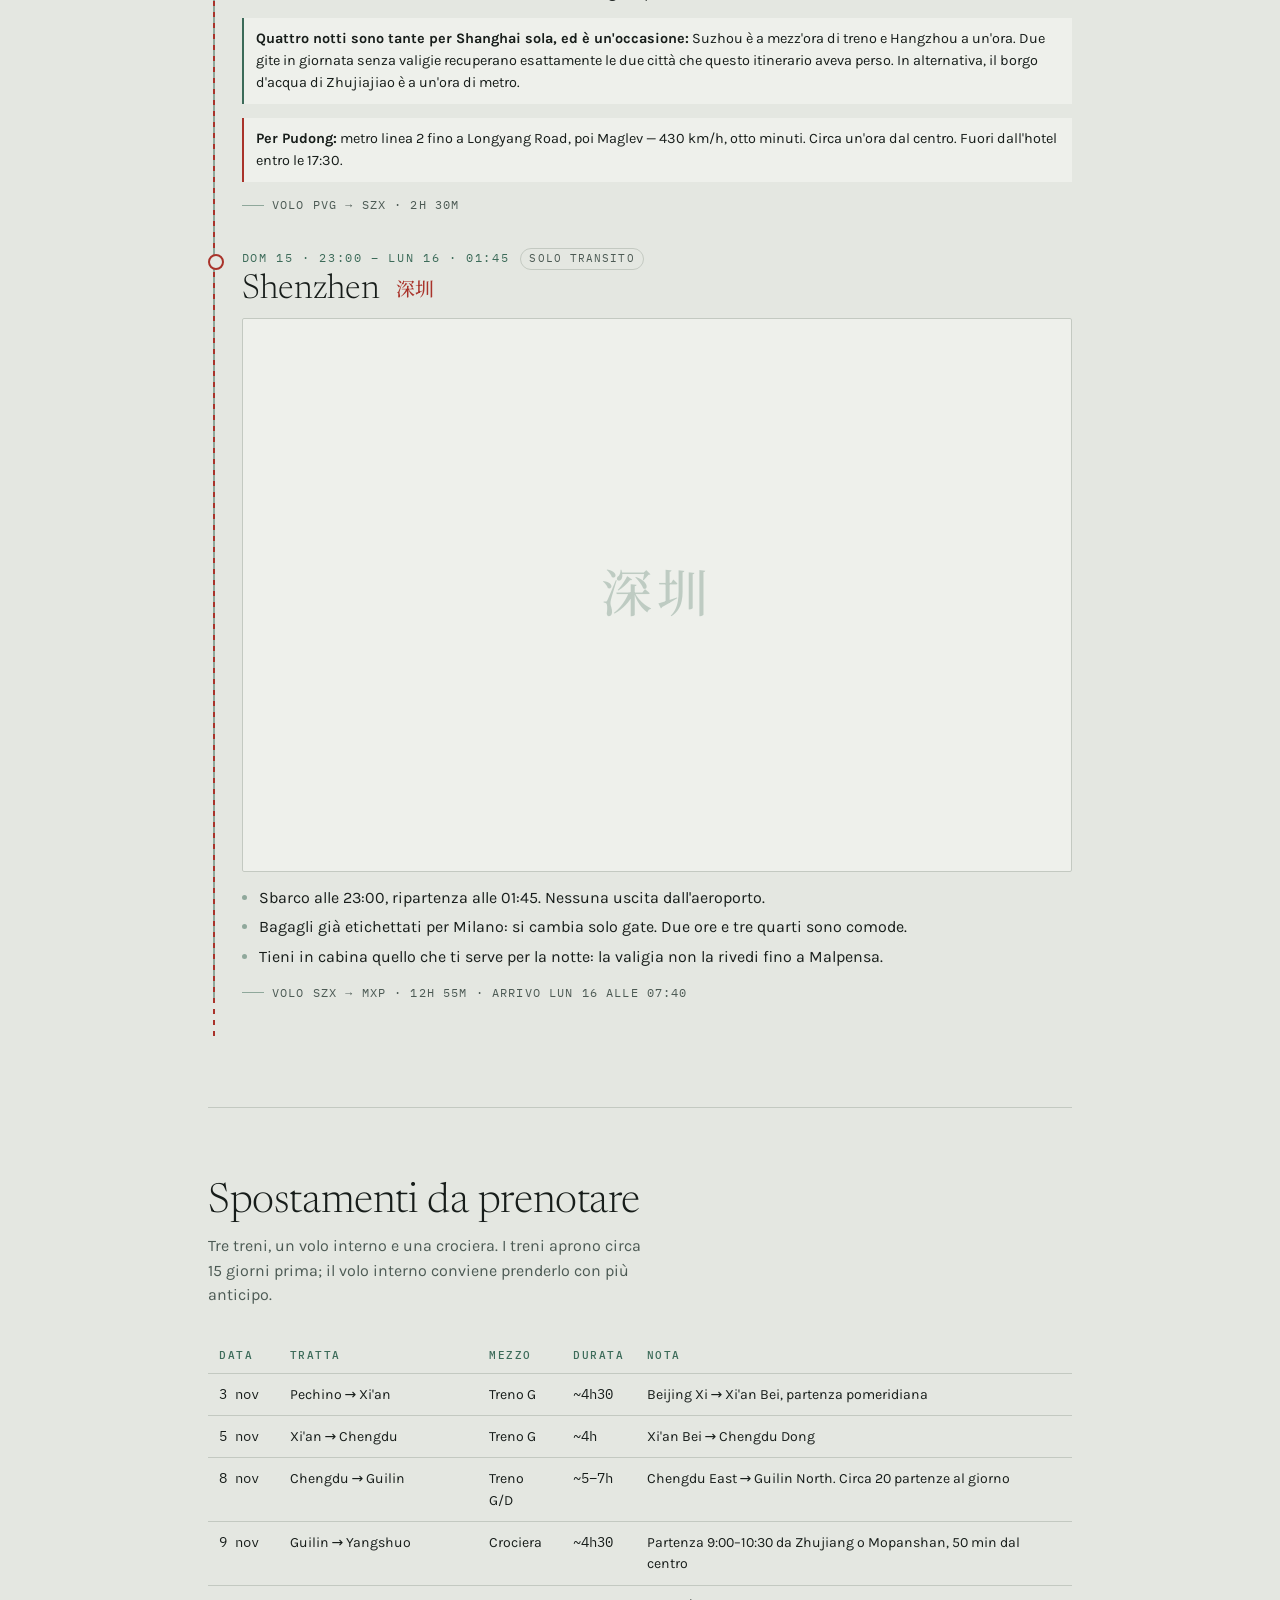
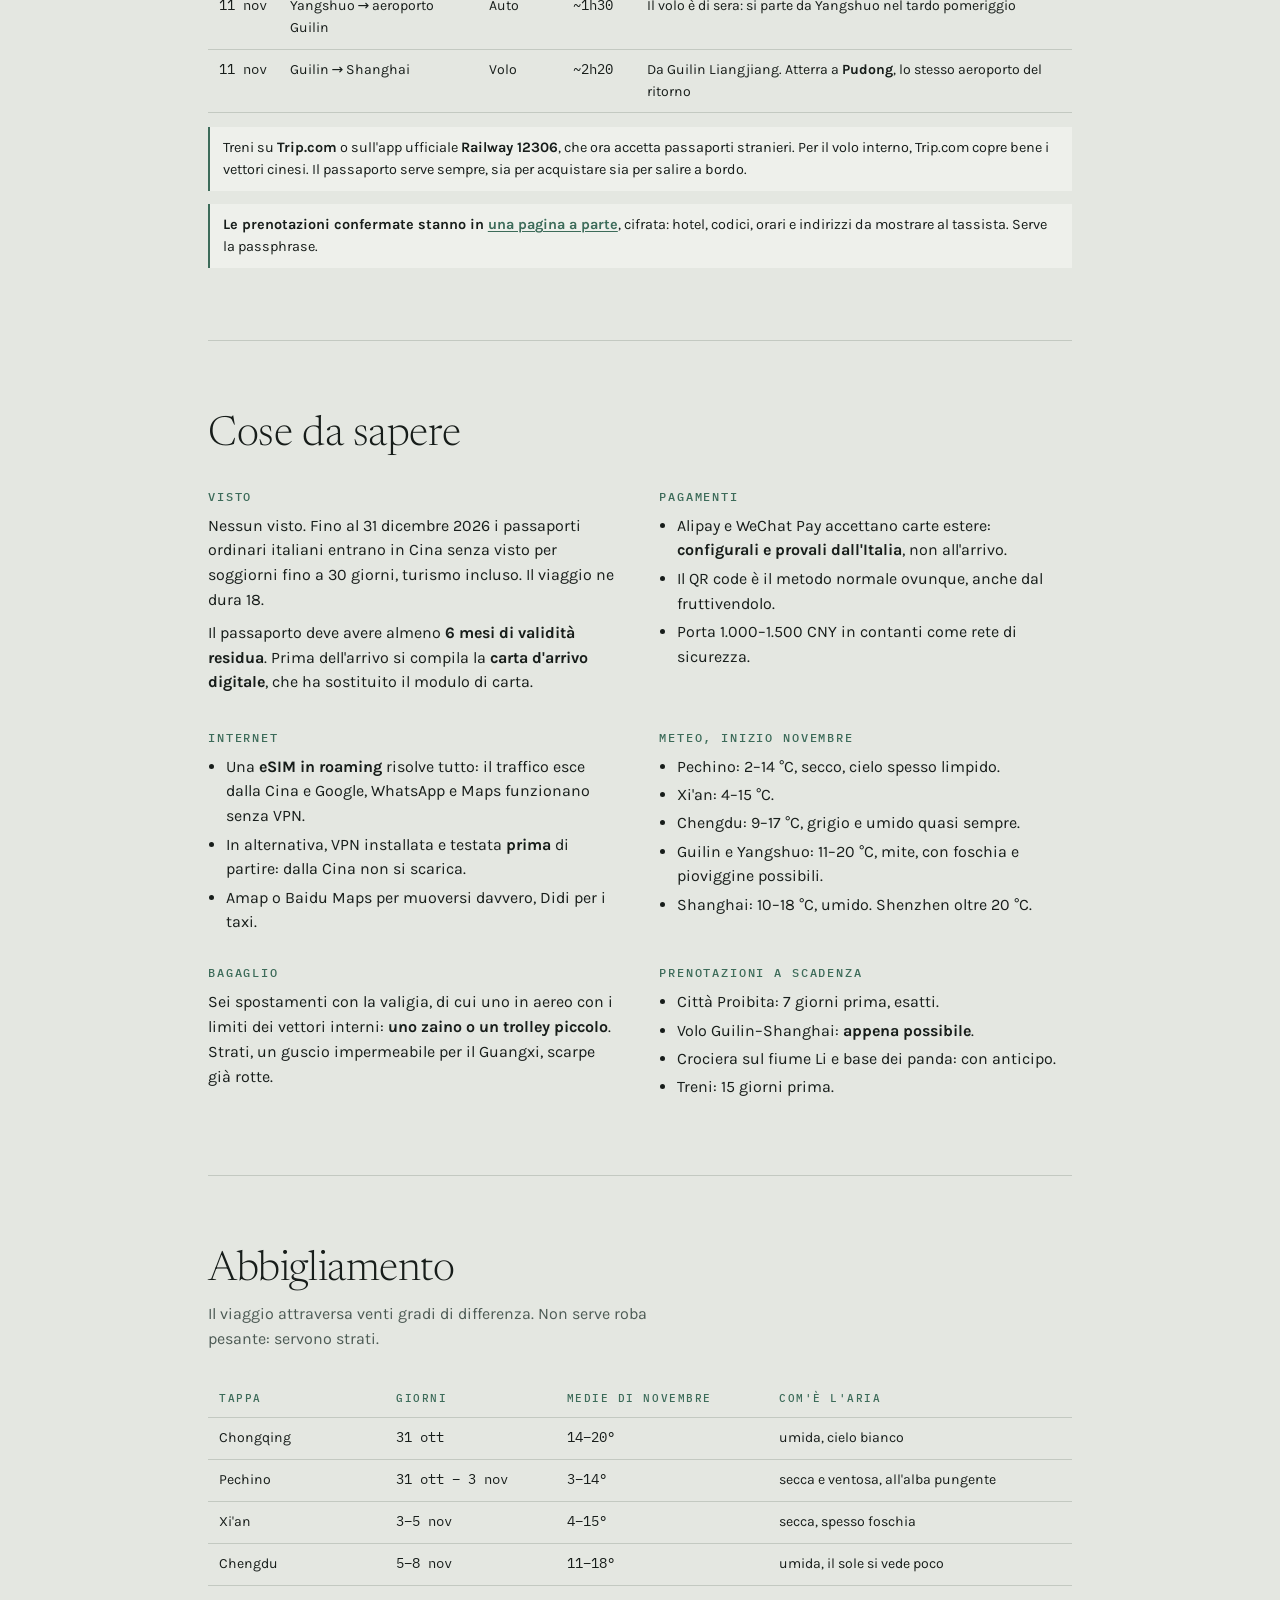
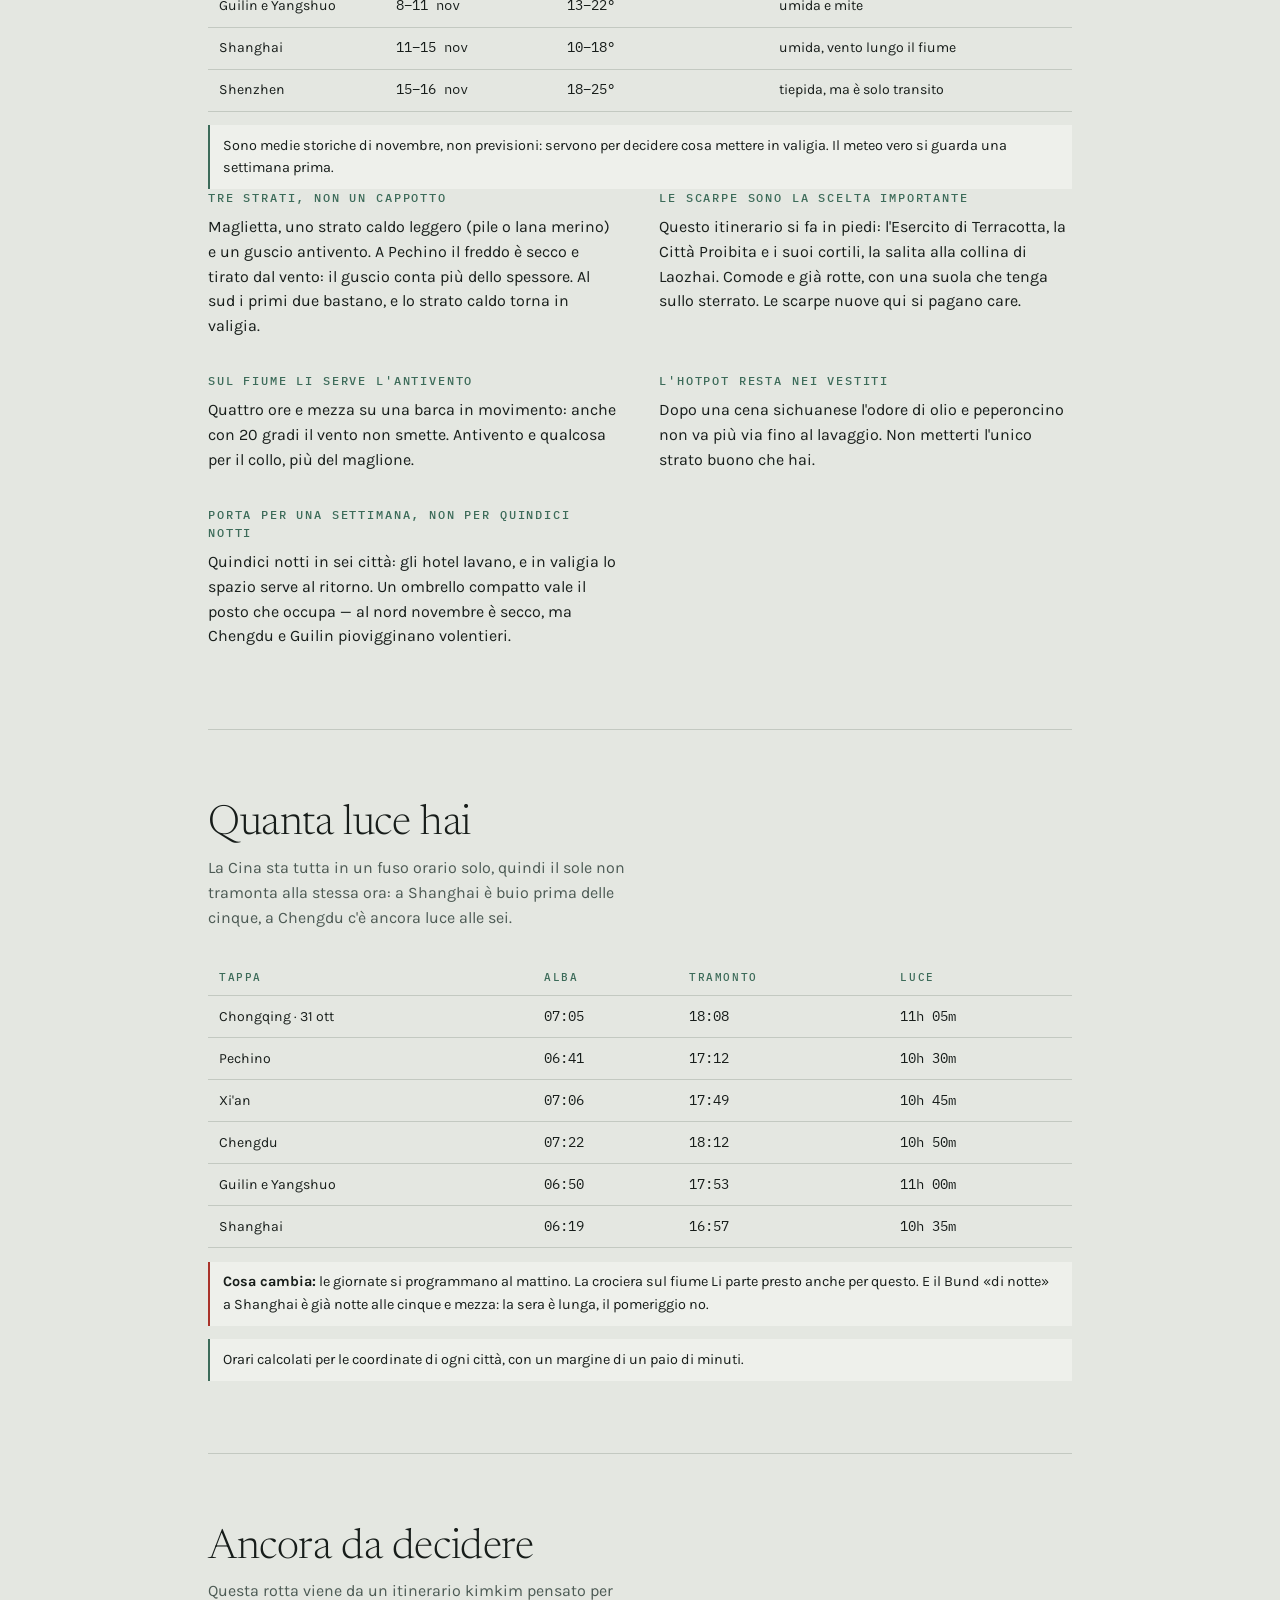
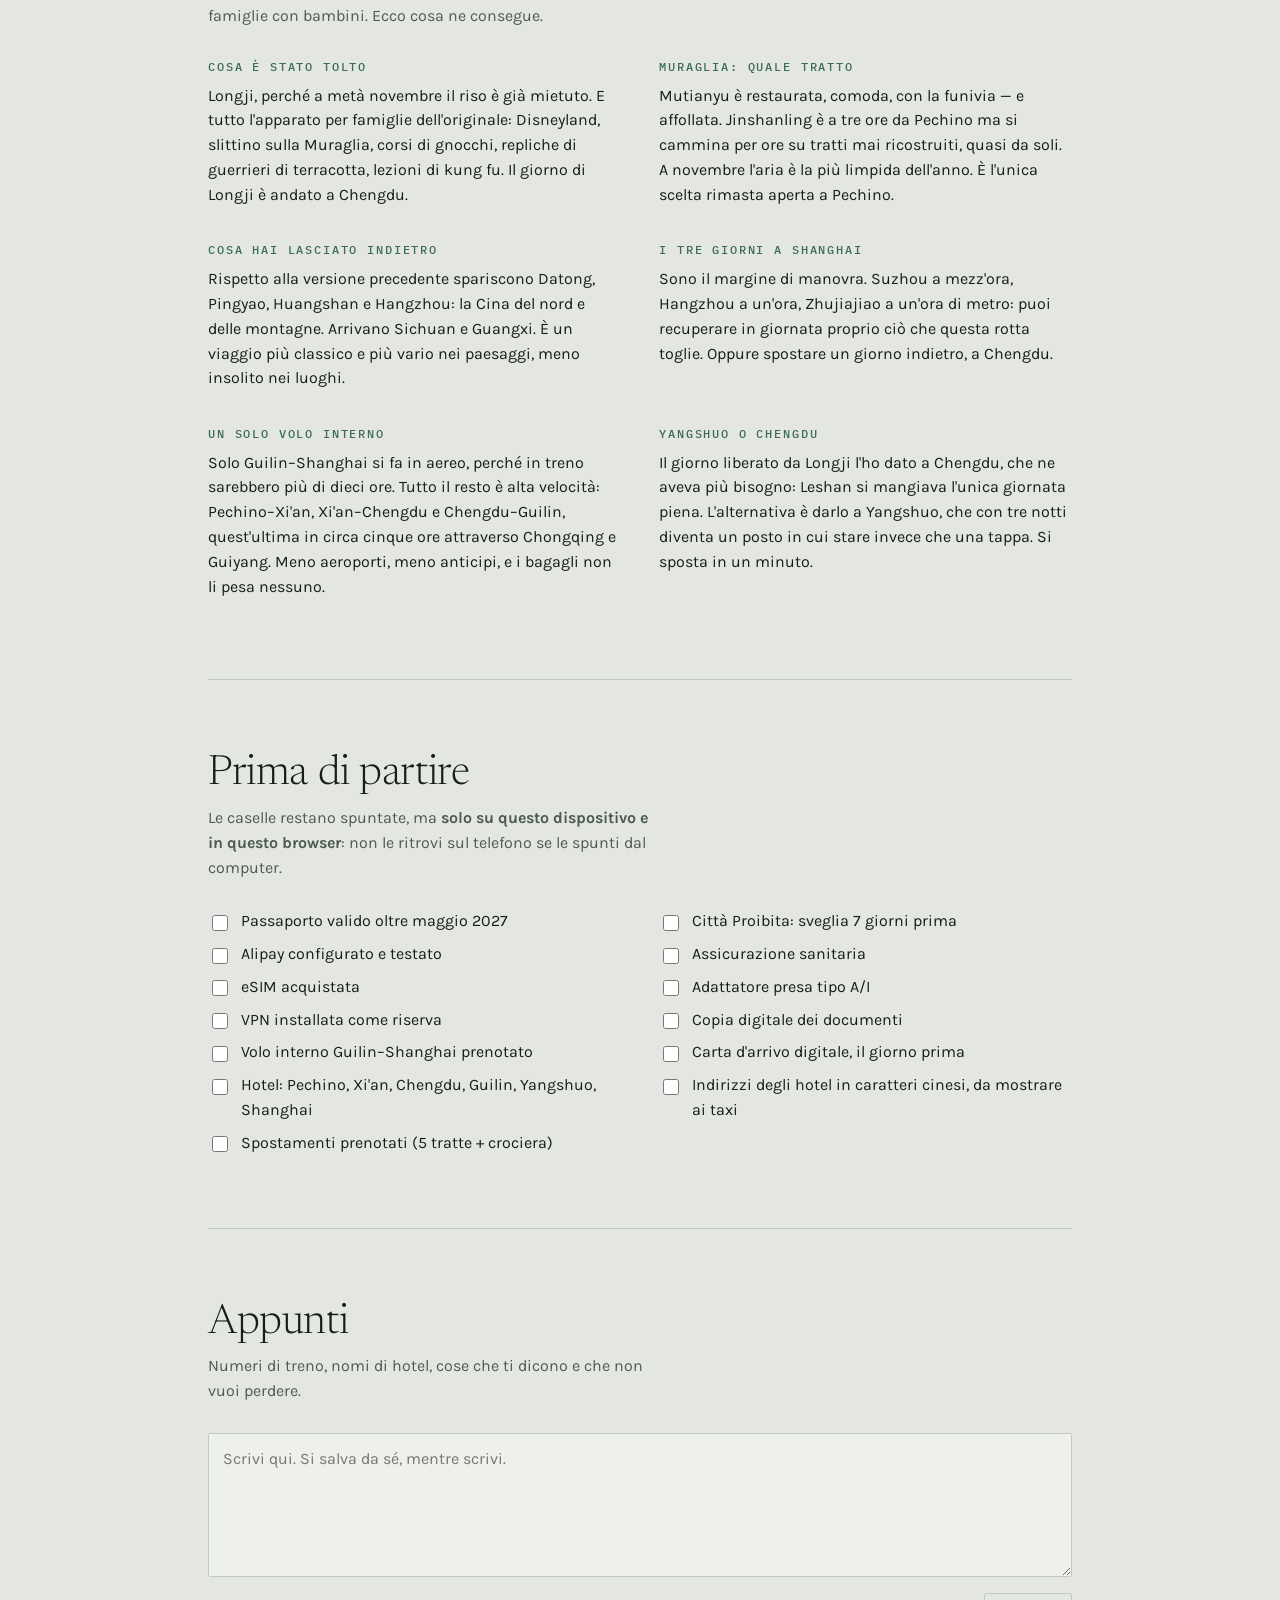
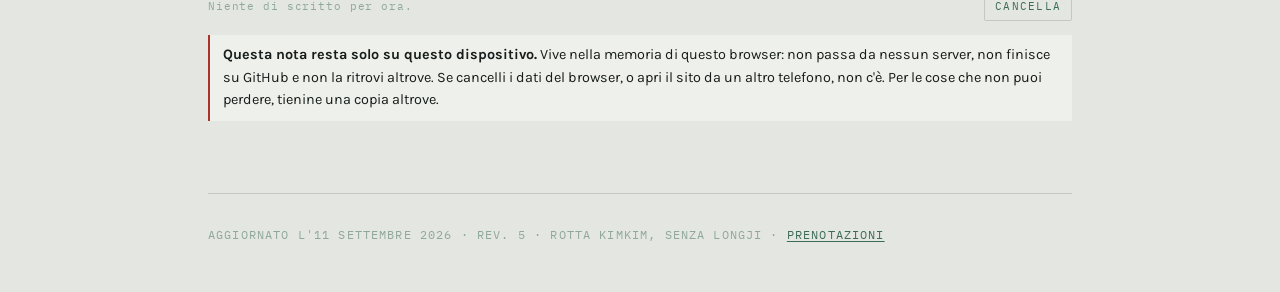
==== commit 7ba69ef3: "feat: hotel di Shanghai e le esperienze fuori dagli itinerari Sesto e ultimo hotel nei dati privati " ====
--- a/index.html
+++ b/index.html
@@ -76,7 +76,7 @@
   <section id="itinerario">
     <div class="shead">
       <h2>Giorno per giorno</h2>
-      <p>La linea continua sono i treni e la crociera sul fiume Li, quella tratteggiata in rosso sono i voli.</p>
+      <p>La linea continua sono i treni e la crociera sul fiume Li, quella tratteggiata in rosso sono i voli. Ogni tappa ha la sua pagina, e dentro un blocco «Fuori dagli itinerari» con le cose che le guide standard non mettono.</p>
     </div>
 
     <div class="timeline">
@@ -115,7 +115,7 @@
           <li><b>Sab 31:</b> arrivo alle 17:40. Cena di jiaozi e passeggiata a Wangfujing, niente di più.</li>
           <li><b>Dom 1:</b> Tiananmen e Città Proibita la mattina, anatra laccata a pranzo, hutong e Torre del Tamburo nel pomeriggio.</li>
           <li><b>Lun 2:</b> Grande Muraglia. Mutianyu è comoda e restaurata; <b>Jinshanling</b> è a tre ore ma si cammina per ore su tratti non ricostruiti quasi da soli — a novembre, con l'aria limpida, è la versione migliore.</li>
-          <li><b>Mar 3:</b> Tempio del Cielo presto, mercato di Panjiayuan, poi treno per Xi'an nel pomeriggio.</li>
+          <li><b>Mar 3:</b> Tempio del Cielo presto, con la calligrafia d'acqua dei pensionati nel parco, mercato di Panjiayuan, poi treno per Xi'an nel pomeriggio.</li>
         </ul>
         <p class="note  warn"><b>Città Proibita:</b> prenotazione nominativa obbligatoria, si apre 7 giorni prima e va esaurita in poche ore. Serve il numero di passaporto.</p>
         <p class="leg">Treno ad alta velocità Pechino → Xi'an · ~4h 30m</p>
@@ -455,7 +455,7 @@
   </section>
 
   <footer>
-    Aggiornato il 30 luglio 2026 · rev. 5 · rotta kimkim, senza Longji · <a href="privato.html">prenotazioni</a>
+    Aggiornato l'11 settembre 2026 · rev. 5 · rotta kimkim, senza Longji · <a href="privato.html">prenotazioni</a>
   </footer>
 
 </div>
--- a/assets/site.css
+++ b/assets/site.css
@@ -301,7 +301,13 @@
     font-family:"PingFang SC","Hiragino Sans GB","Microsoft YaHei",
                 "Noto Sans CJK SC","Source Han Sans SC",sans-serif;
     font-size:1.1rem;line-height:1.45;
-  }
+    /* pre-line tiene le righe scritte nel dato: nome dell'albergo sopra,
+       indirizzo sotto. Senza, textContent le fonde in un blocco unico. */
+    white-space:pre-line;
+  }
+  /* Dentro una nota il cinese e' una stringa in mezzo al testo, non un indirizzo
+     da leggere a distanza: il corpo piu' grande la farebbe sbalzare dalla riga. */
+  .note .cn{font-size:inherit}
 
   .pnome{
     font-family:"Newsreader",serif;font-size:1.25rem;font-weight:400;
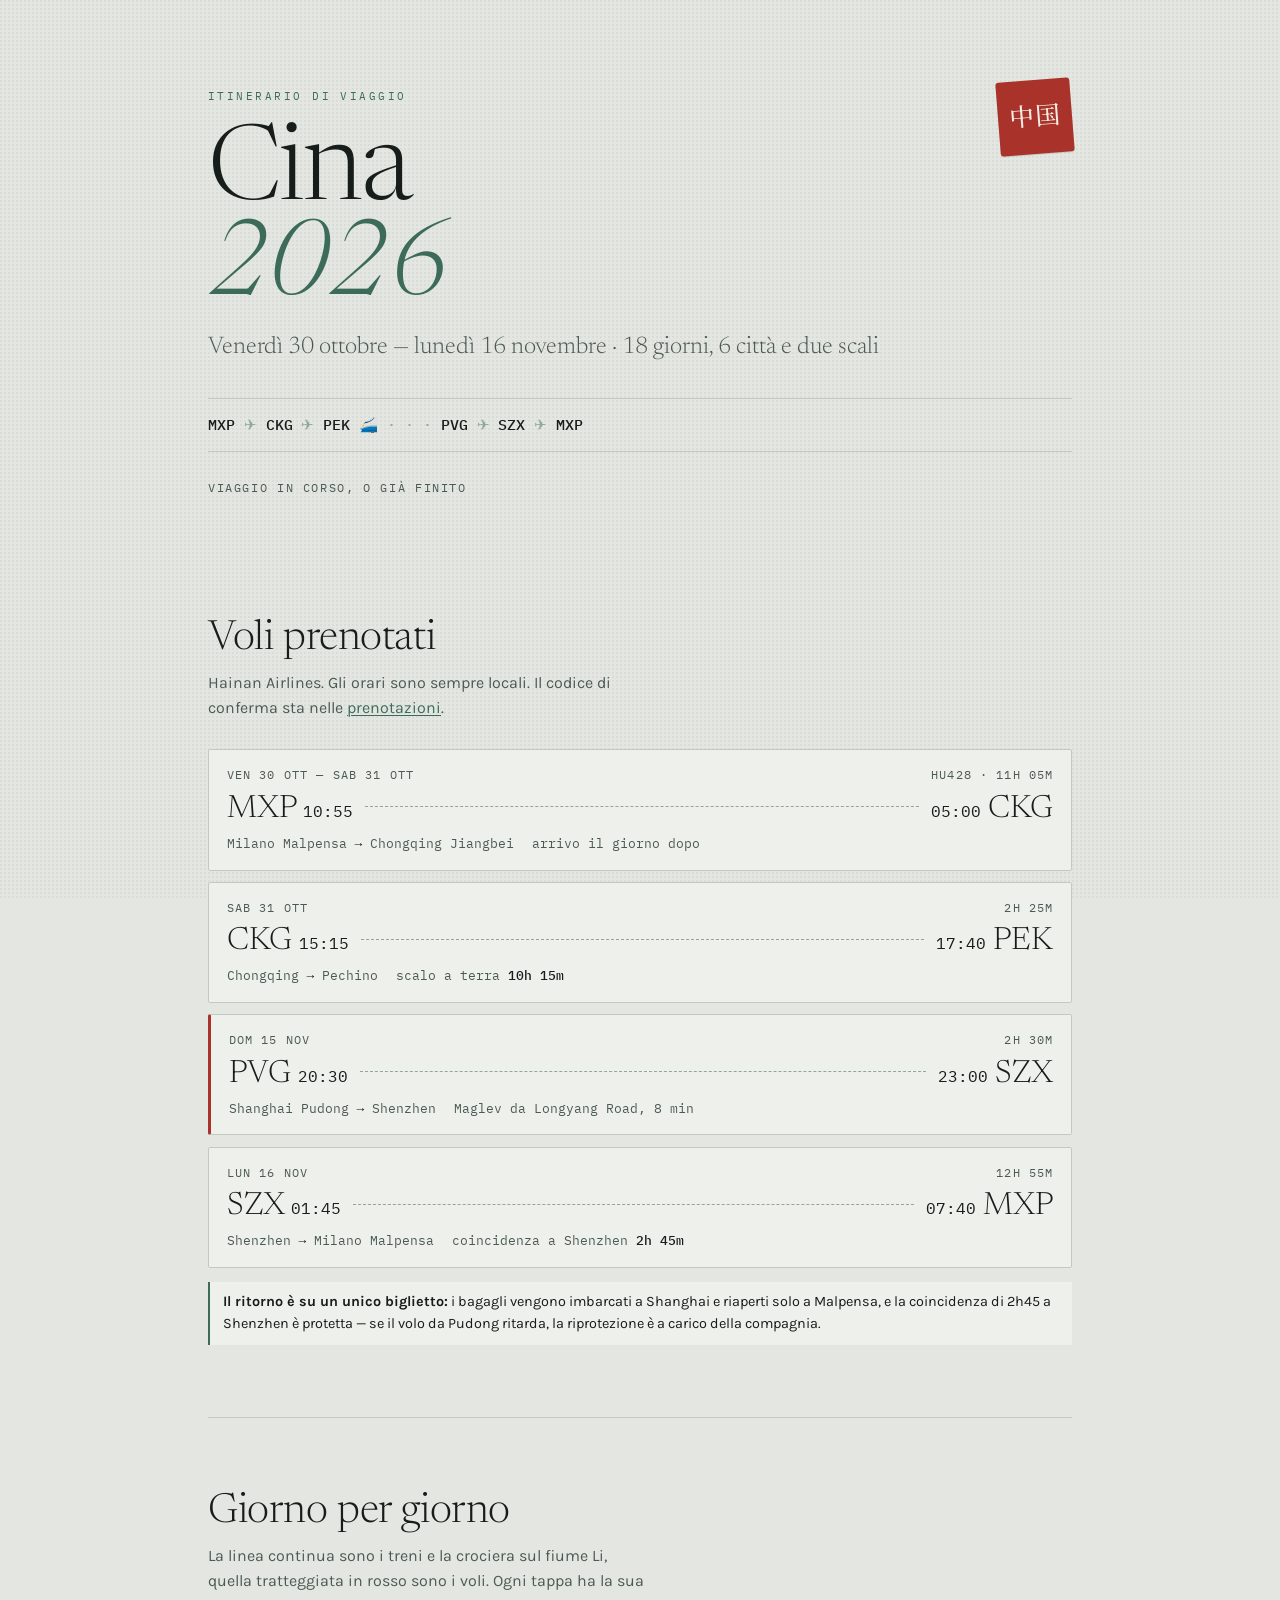
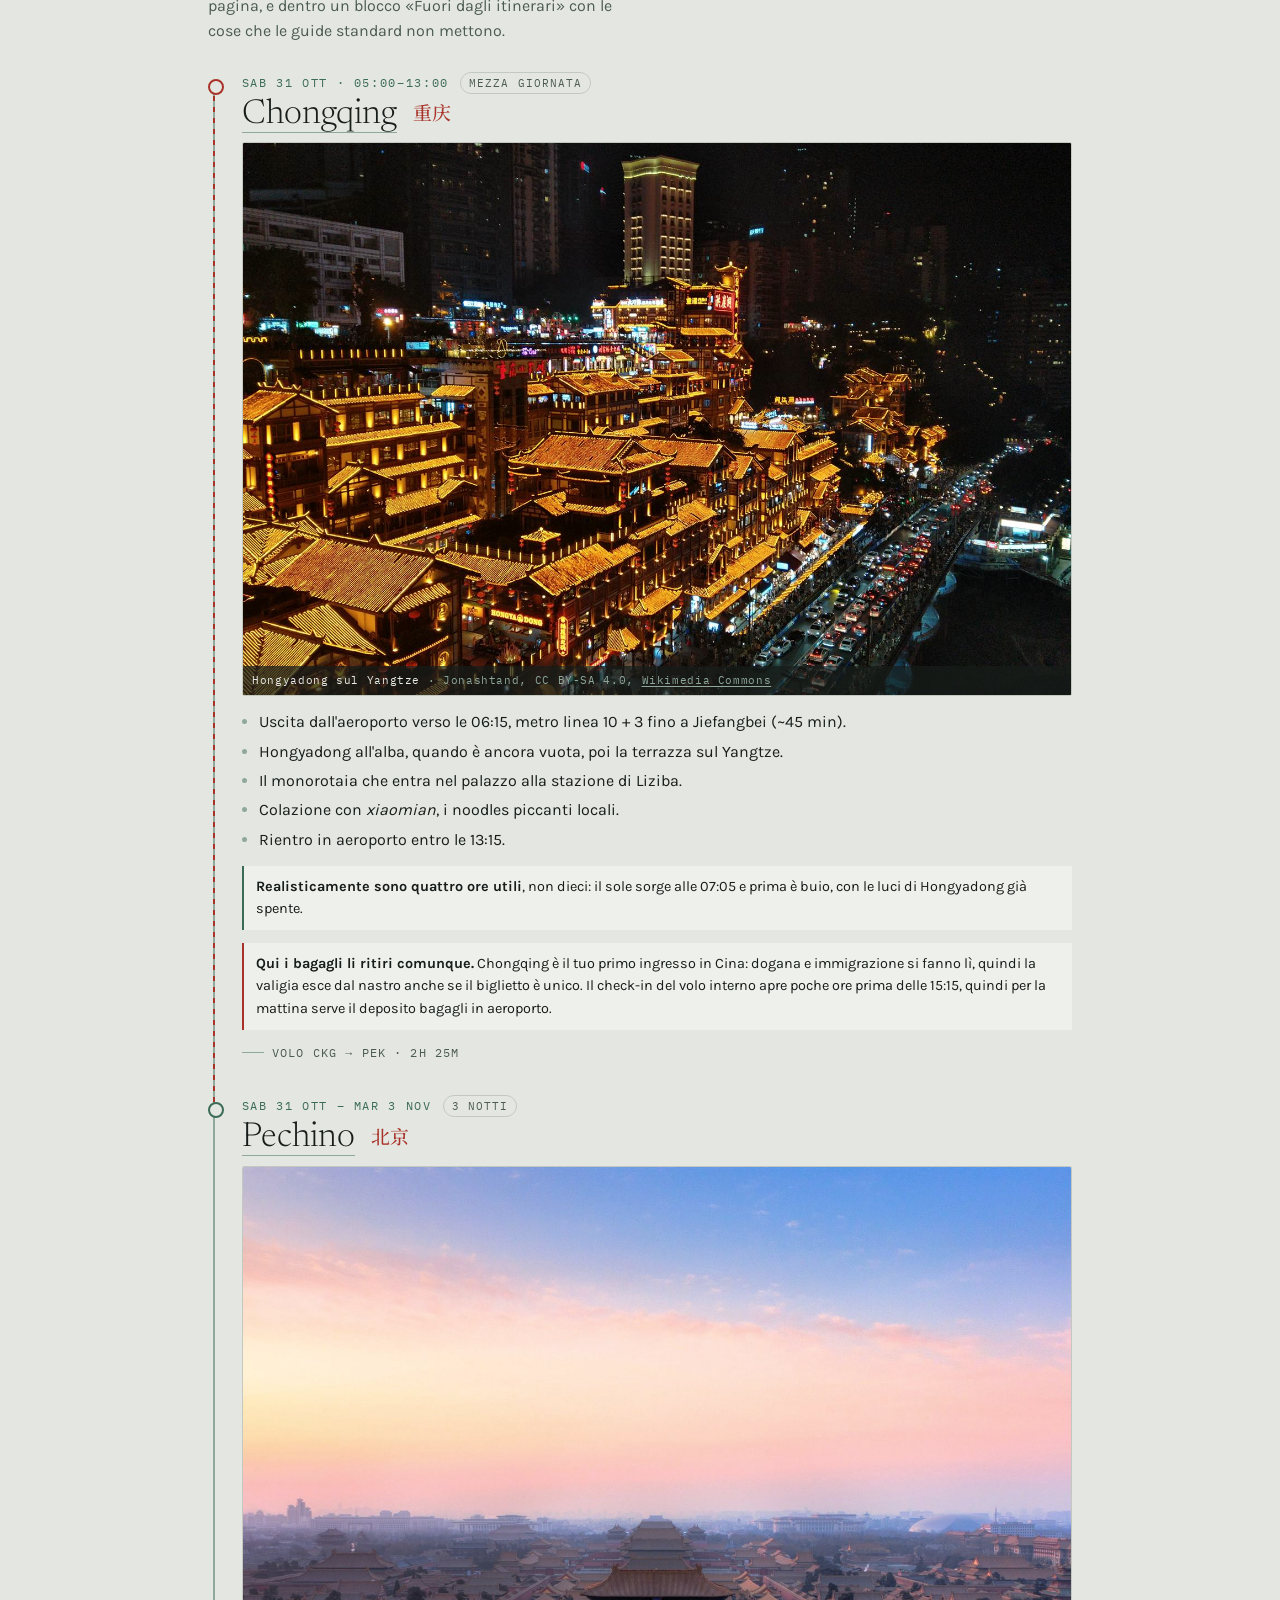
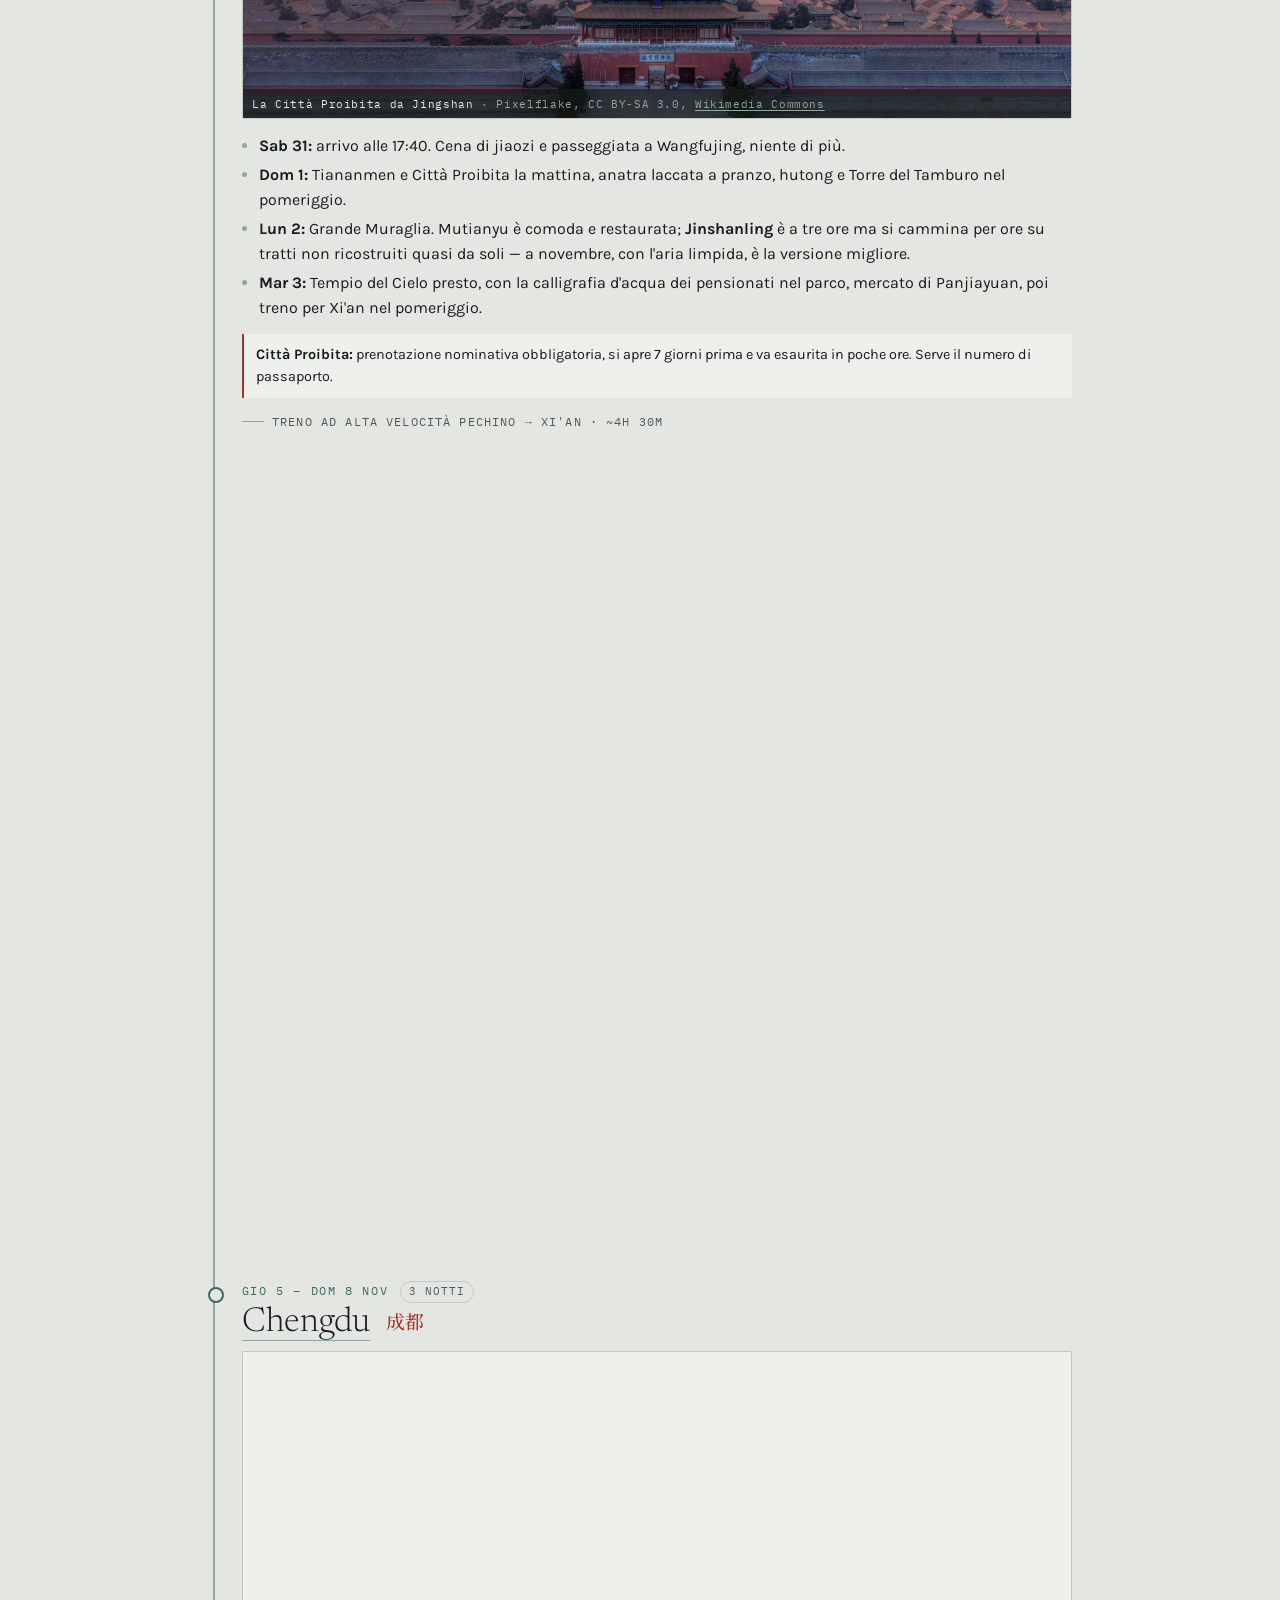
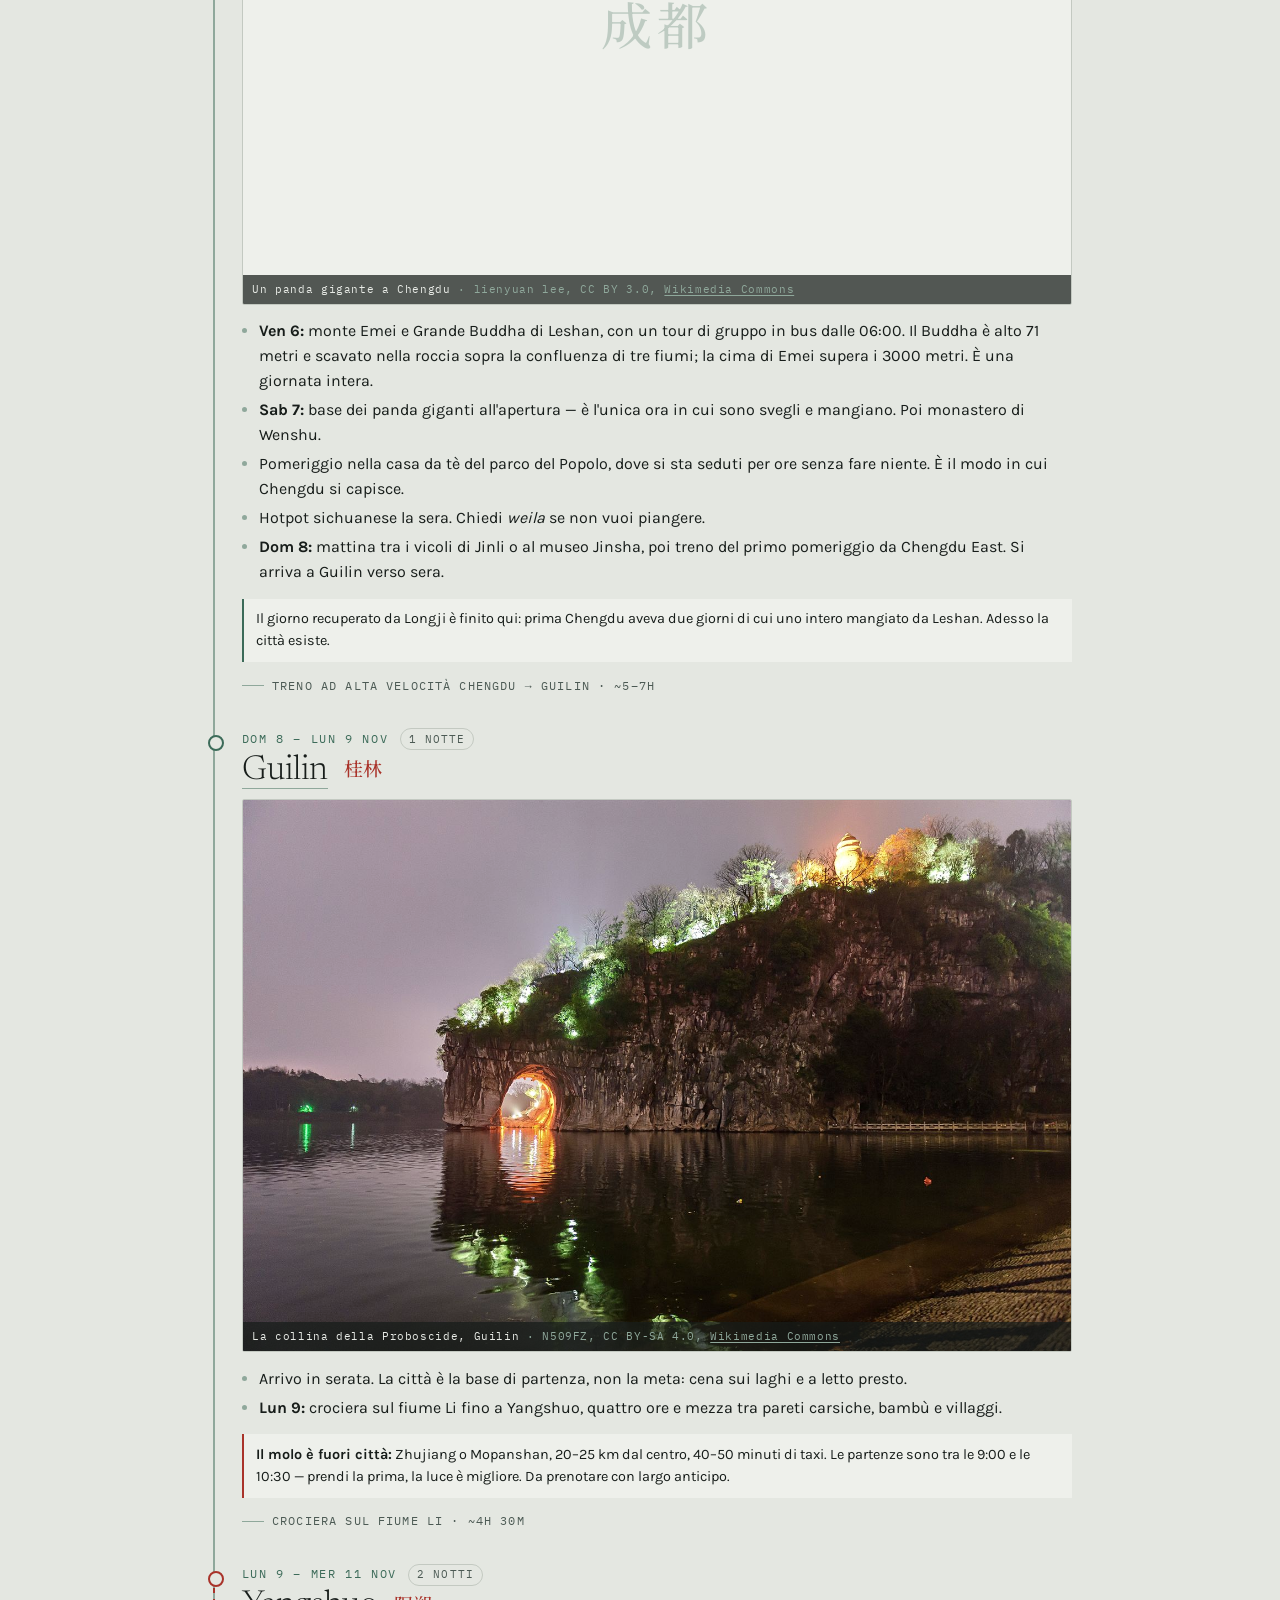
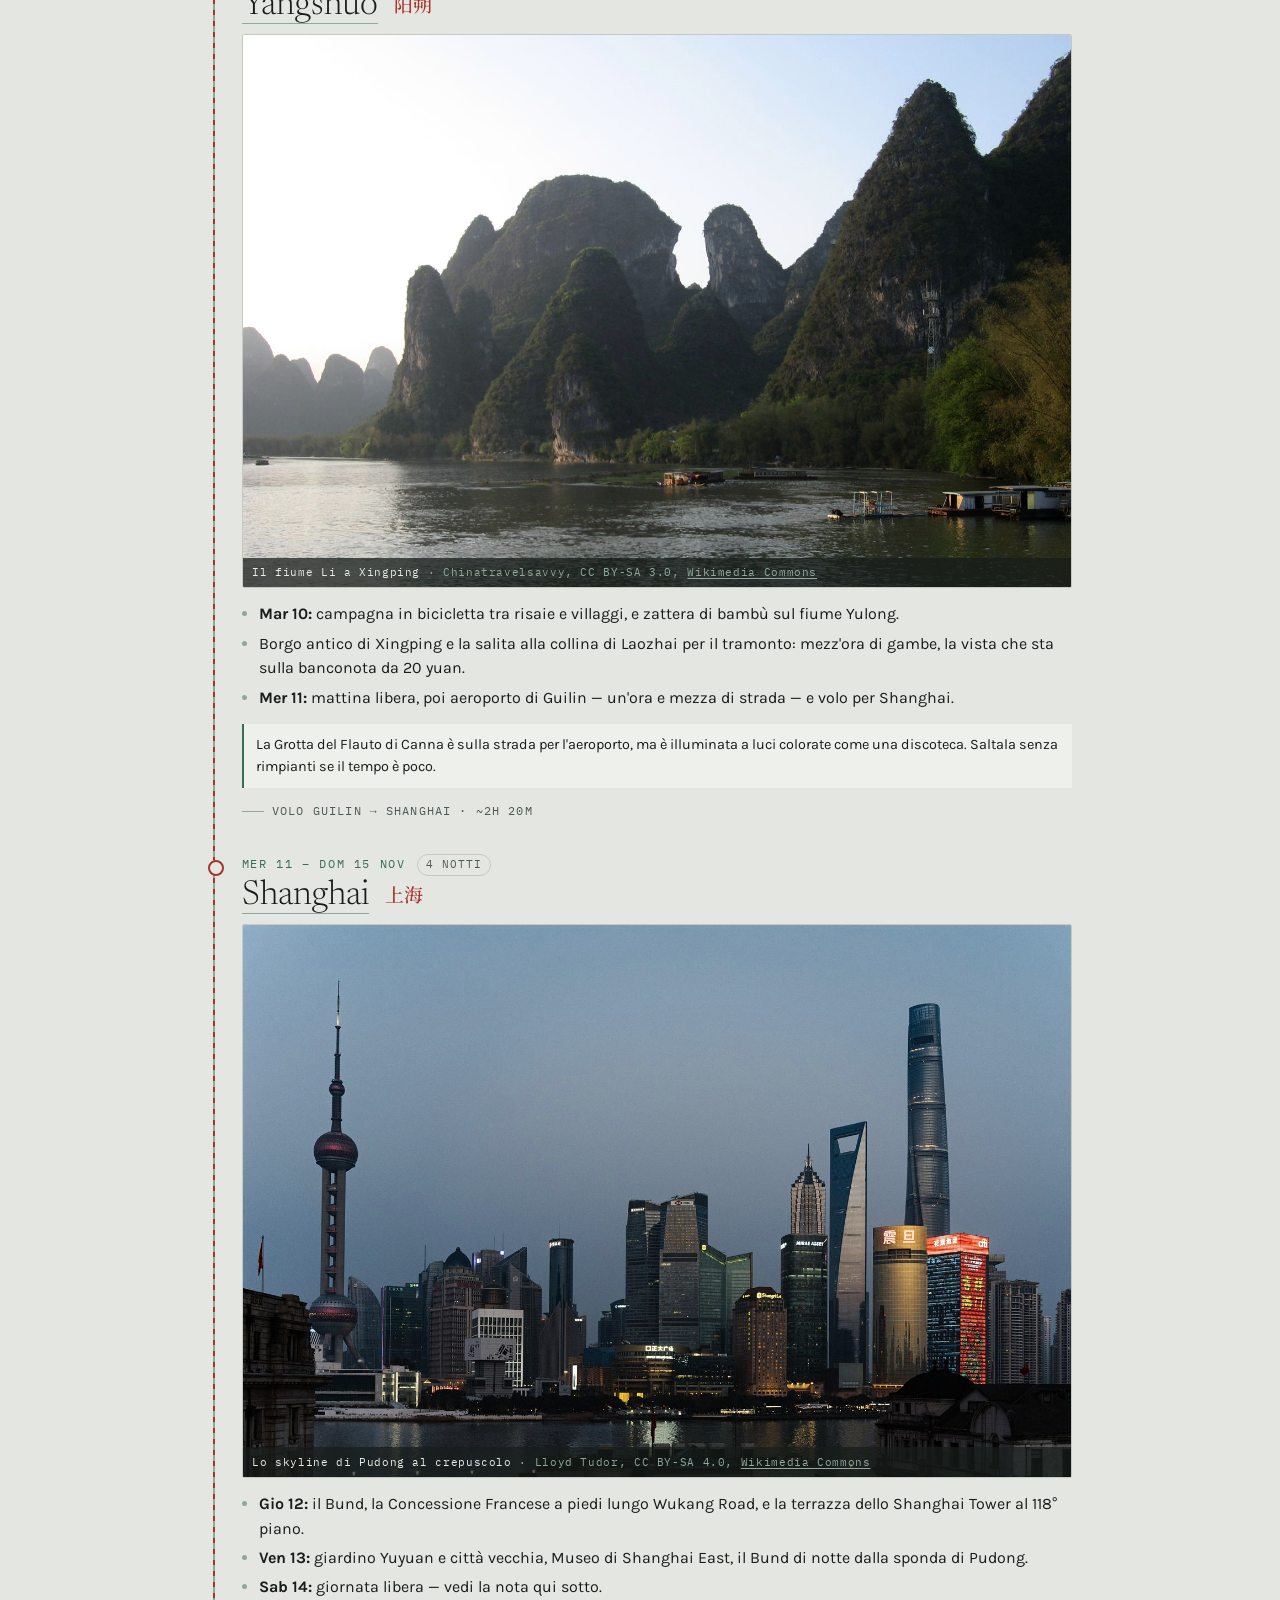
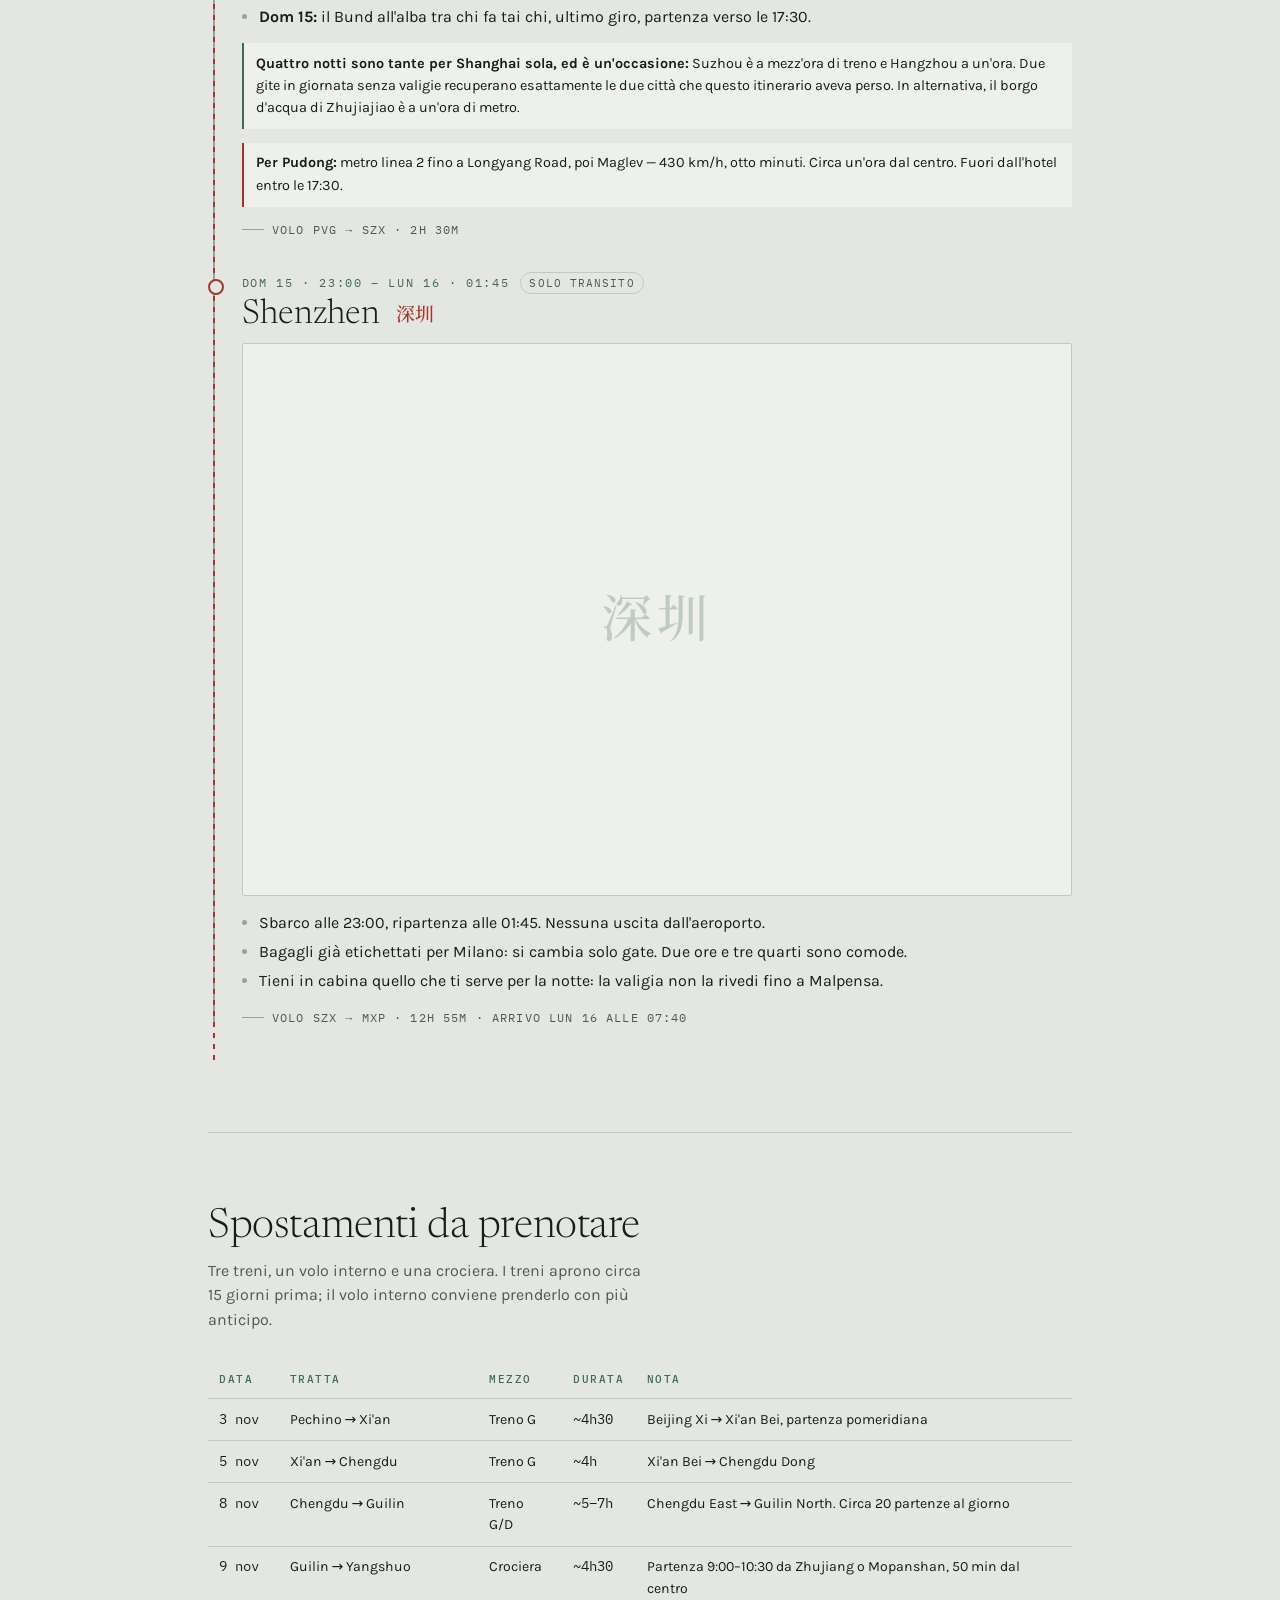
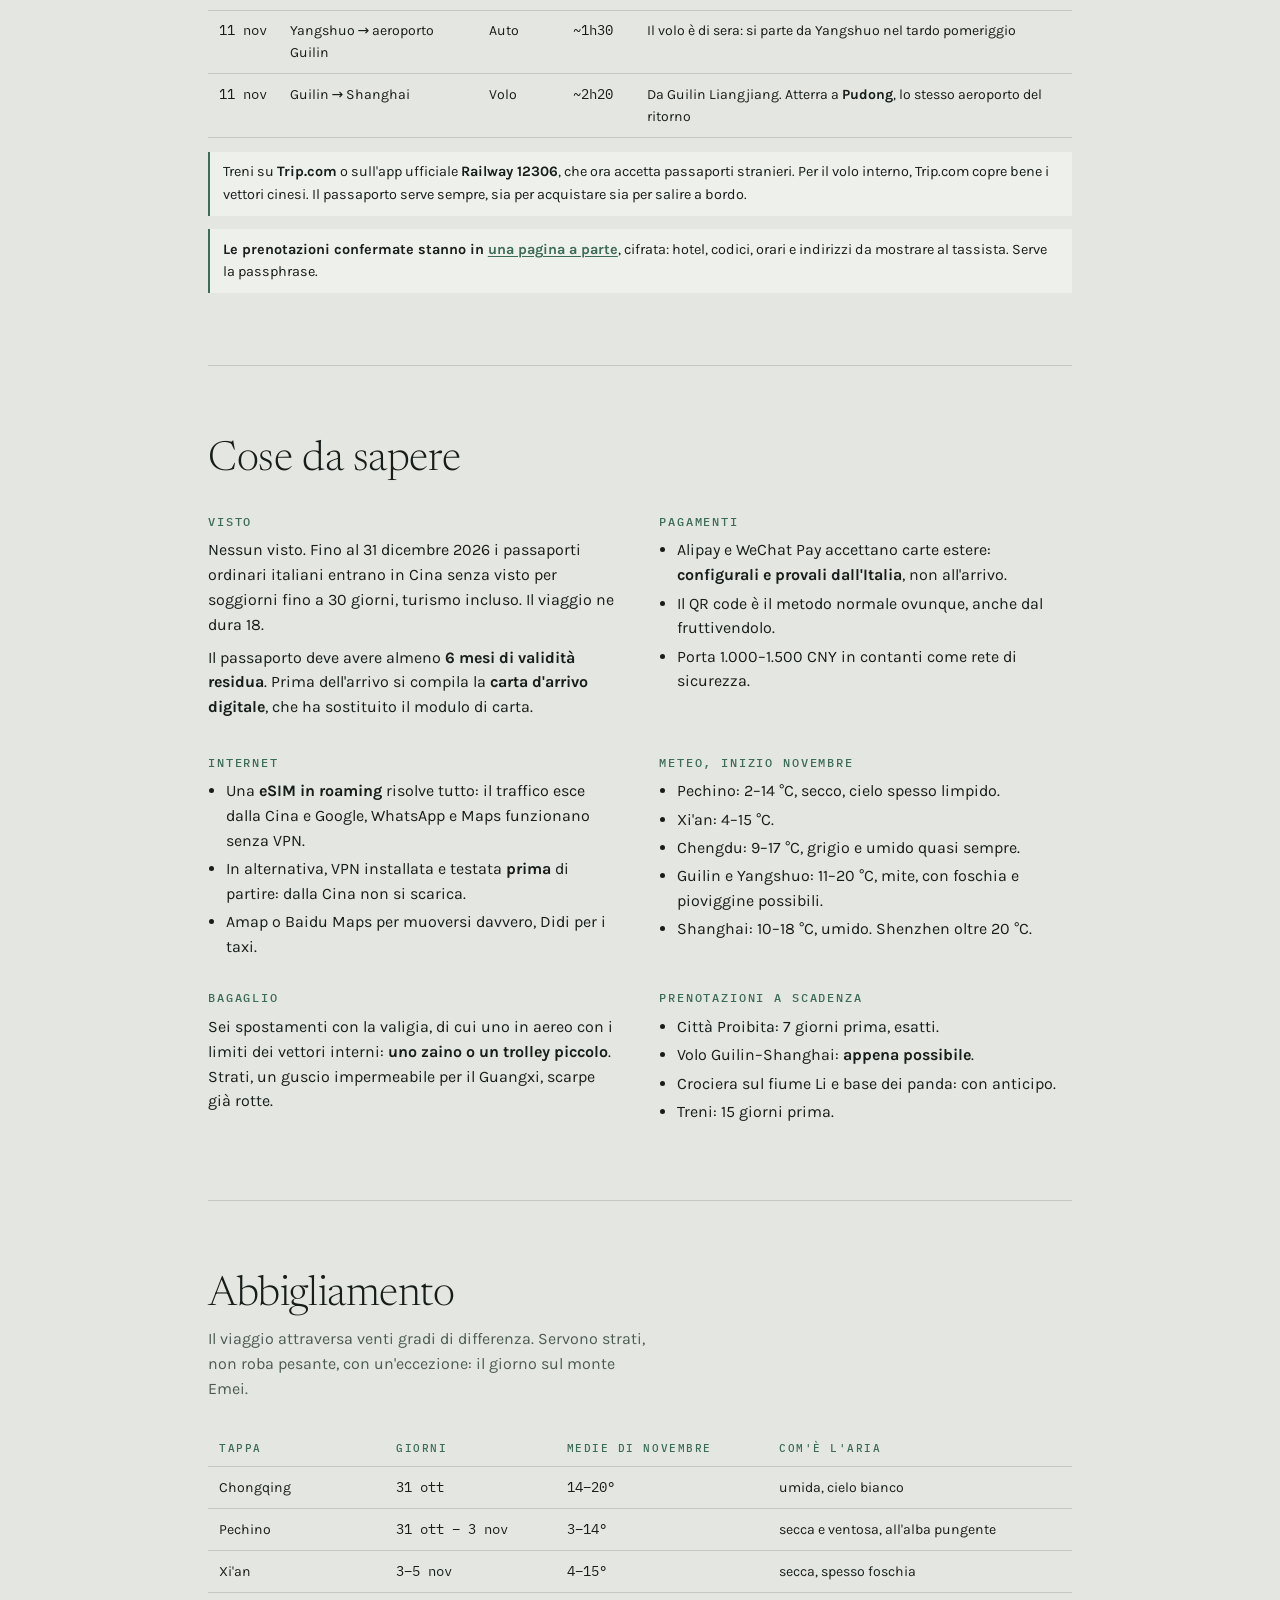
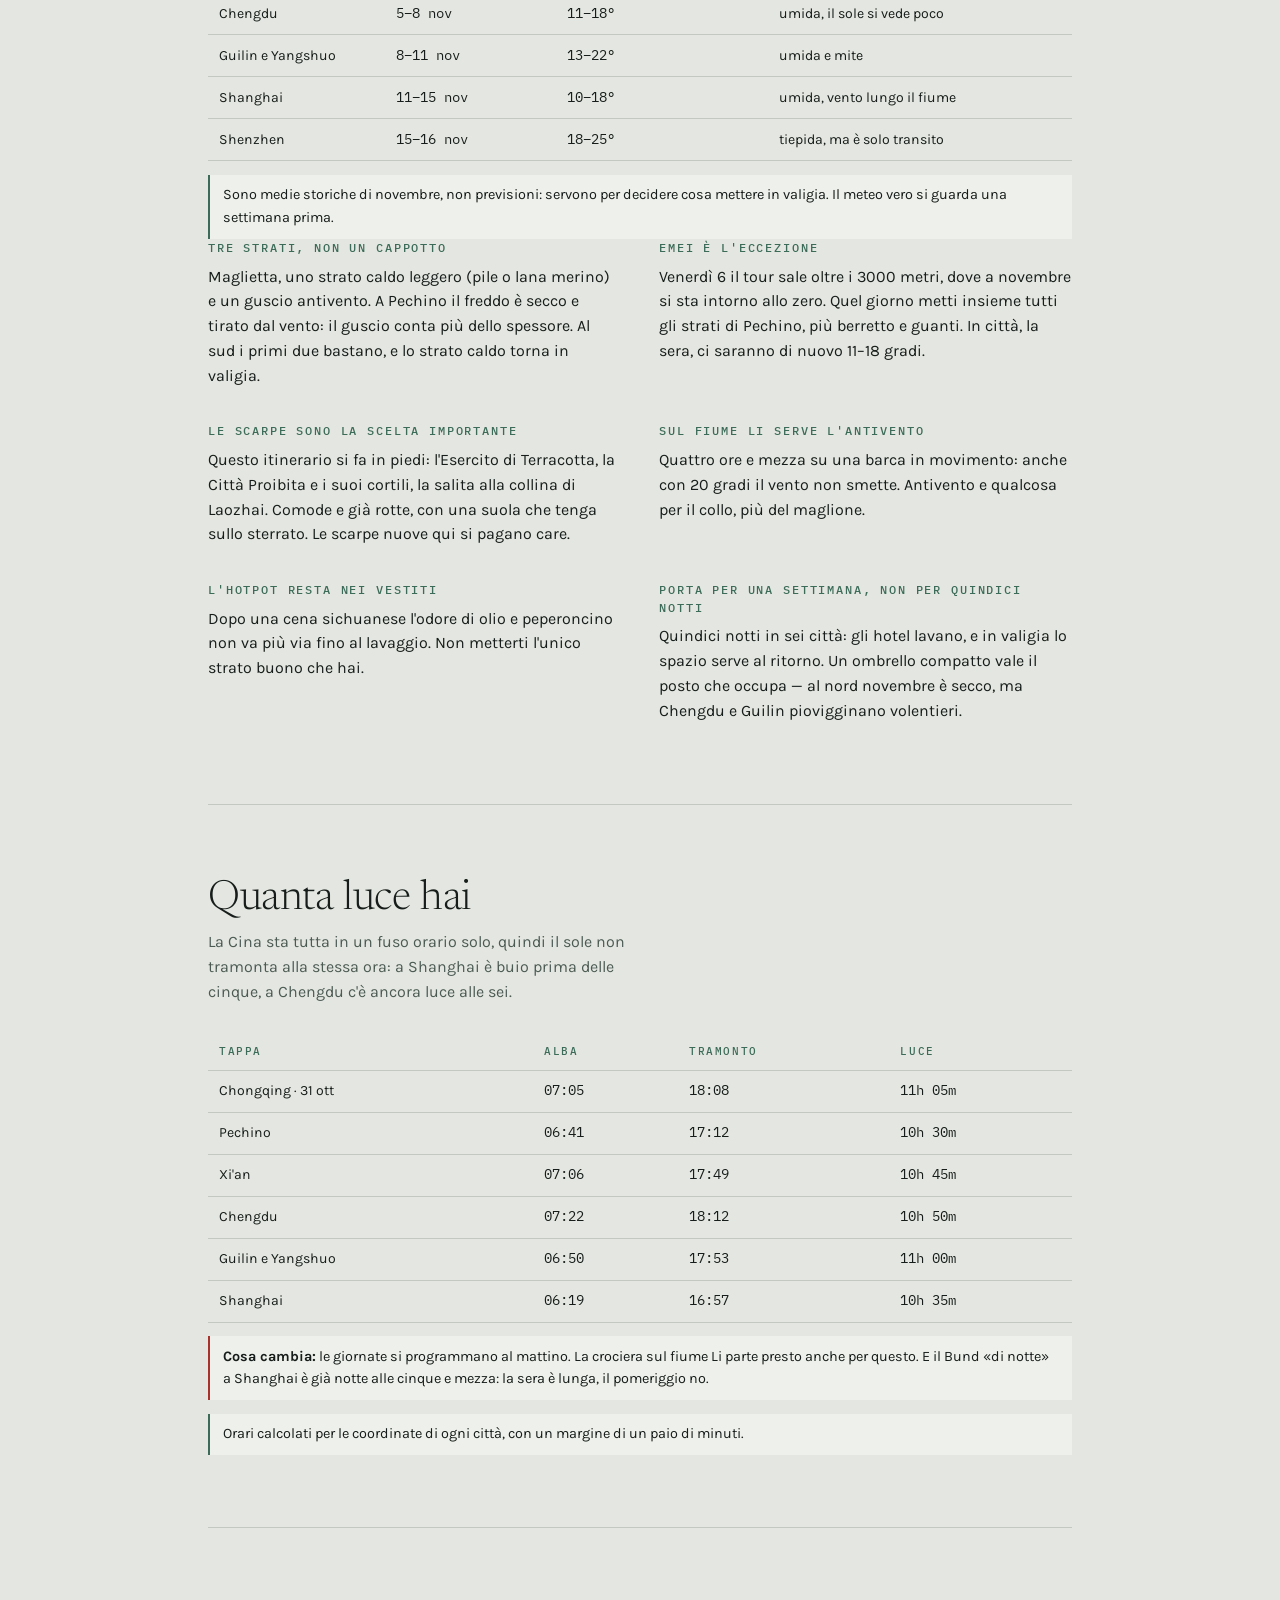
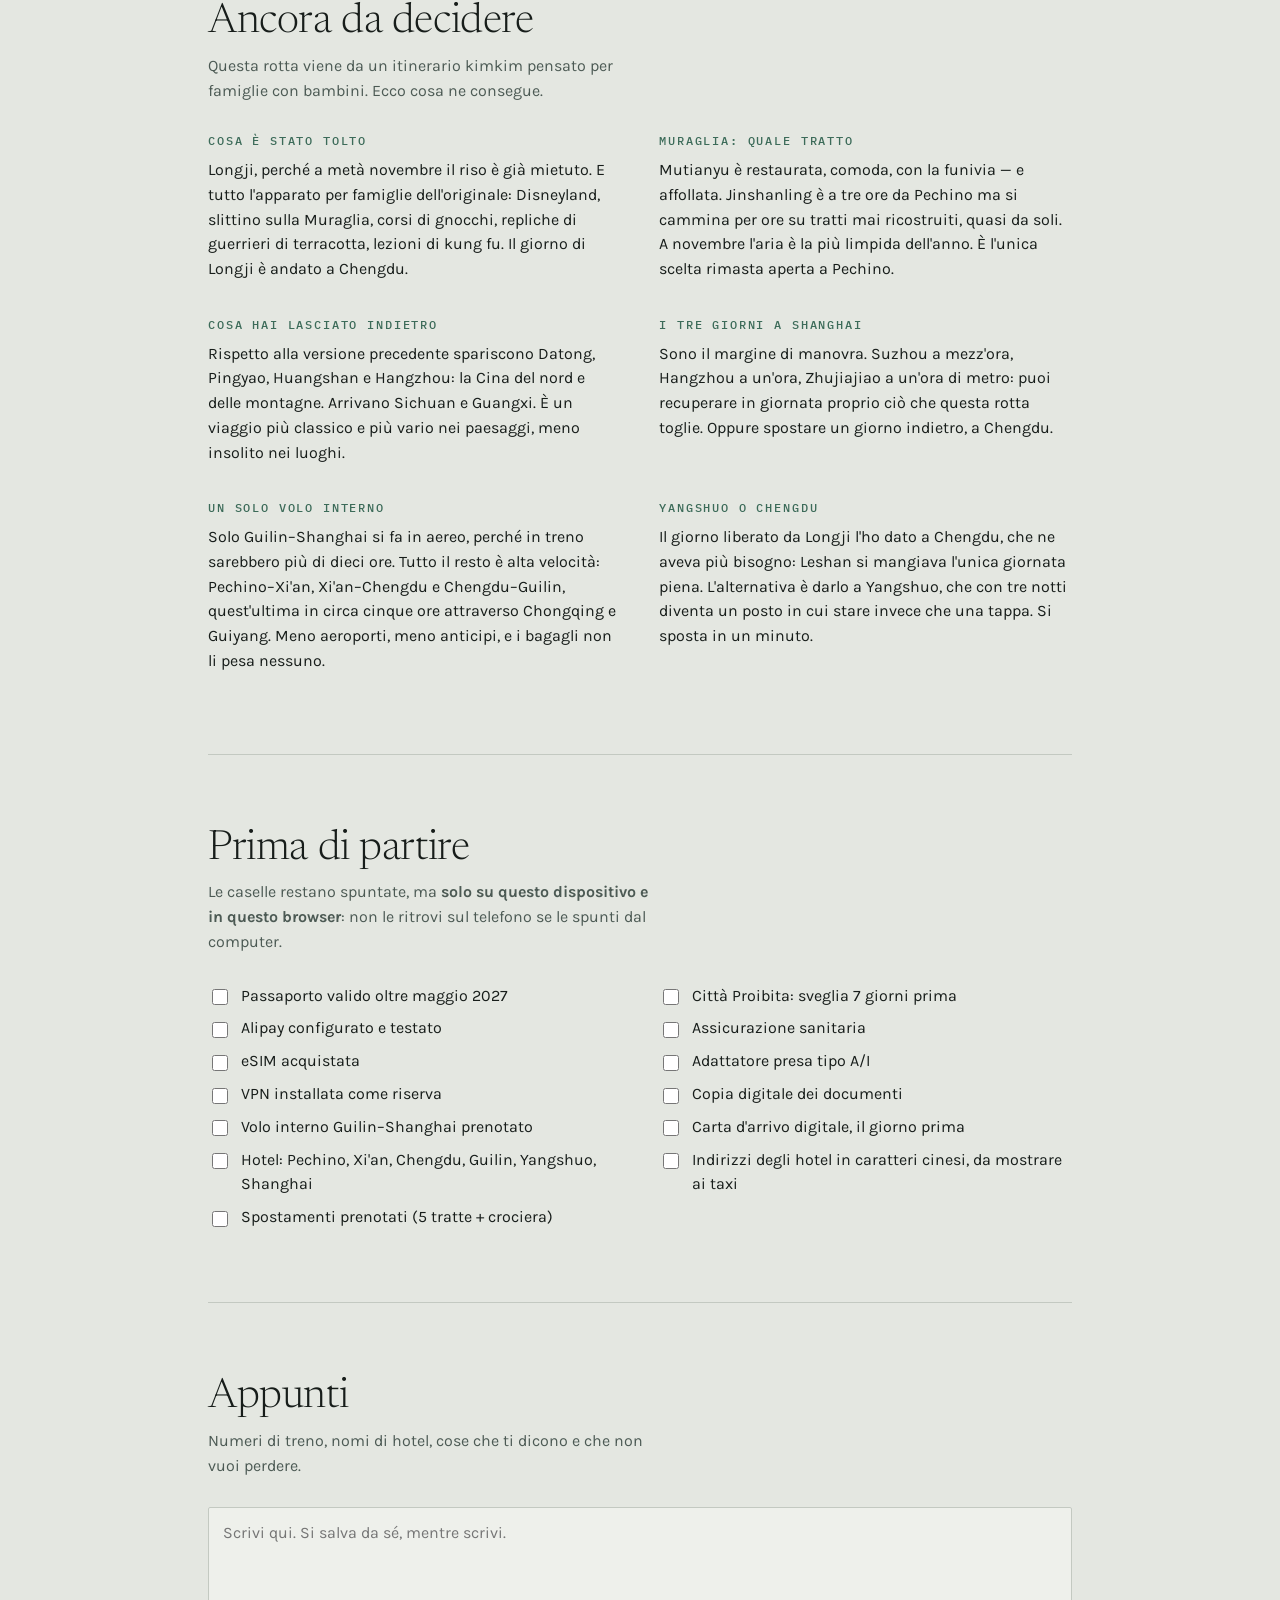
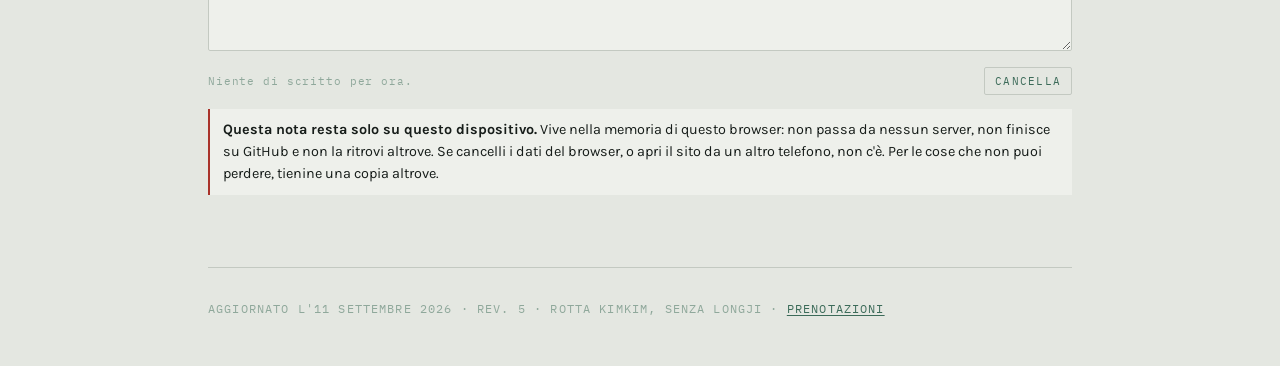
==== commit 323be65a: "feat: il 6 novembre diventa Emei e Leshan in tour [AI-assisted]" ====
--- a/index.html
+++ b/index.html
@@ -149,7 +149,7 @@
           <figcaption>Un panda gigante a Chengdu <span>· foto: —</span></figcaption>
         </figure>
         <ul>
-          <li><b>Ven 6:</b> Grande Buddha di Leshan, 71 metri scavati nella roccia sopra la confluenza di tre fiumi. Si vede dall'acqua, ed è una giornata intera.</li>
+          <li><b>Ven 6:</b> monte Emei e Grande Buddha di Leshan, con un tour di gruppo in bus dalle 06:00. Il Buddha è alto 71 metri e scavato nella roccia sopra la confluenza di tre fiumi; la cima di Emei supera i 3000 metri. È una giornata intera.</li>
           <li><b>Sab 7:</b> base dei panda giganti all'apertura — è l'unica ora in cui sono svegli e mangiano. Poi monastero di Wenshu.</li>
           <li>Pomeriggio nella casa da tè del parco del Popolo, dove si sta seduti per ore senza fare niente. È il modo in cui Chengdu si capisce.</li>
           <li>Hotpot sichuanese la sera. Chiedi <em>weila</em> se non vuoi piangere.</li>
@@ -315,7 +315,7 @@
   <section id="abbigliamento">
     <div class="shead">
       <h2>Abbigliamento</h2>
-      <p>Il viaggio attraversa venti gradi di differenza. Non serve roba pesante: servono strati.</p>
+      <p>Il viaggio attraversa venti gradi di differenza. Servono strati, non roba pesante, con un'eccezione: il giorno sul monte Emei.</p>
     </div>
 
     <div class="tablewrap">
@@ -342,6 +342,10 @@
         <p>Maglietta, uno strato caldo leggero (pile o lana merino) e un guscio antivento. A Pechino il freddo è secco e tirato dal vento: il guscio conta più dello spessore. Al sud i primi due bastano, e lo strato caldo torna in valigia.</p>
       </div>
       <div class="card reveal">
+        <h4>Emei è l'eccezione</h4>
+        <p>Venerdì 6 il tour sale oltre i 3000 metri, dove a novembre si sta intorno allo zero. Quel giorno metti insieme tutti gli strati di Pechino, più berretto e guanti. In città, la sera, ci saranno di nuovo 11–18 gradi.</p>
+      </div>
+      <div class="card reveal">
         <h4>Le scarpe sono la scelta importante</h4>
         <p>Questo itinerario si fa in piedi: l'Esercito di Terracotta, la Città Proibita e i suoi cortili, la salita alla collina di Laozhai. Comode e già rotte, con una suola che tenga sullo sterrato. Le scarpe nuove qui si pagano care.</p>
       </div>
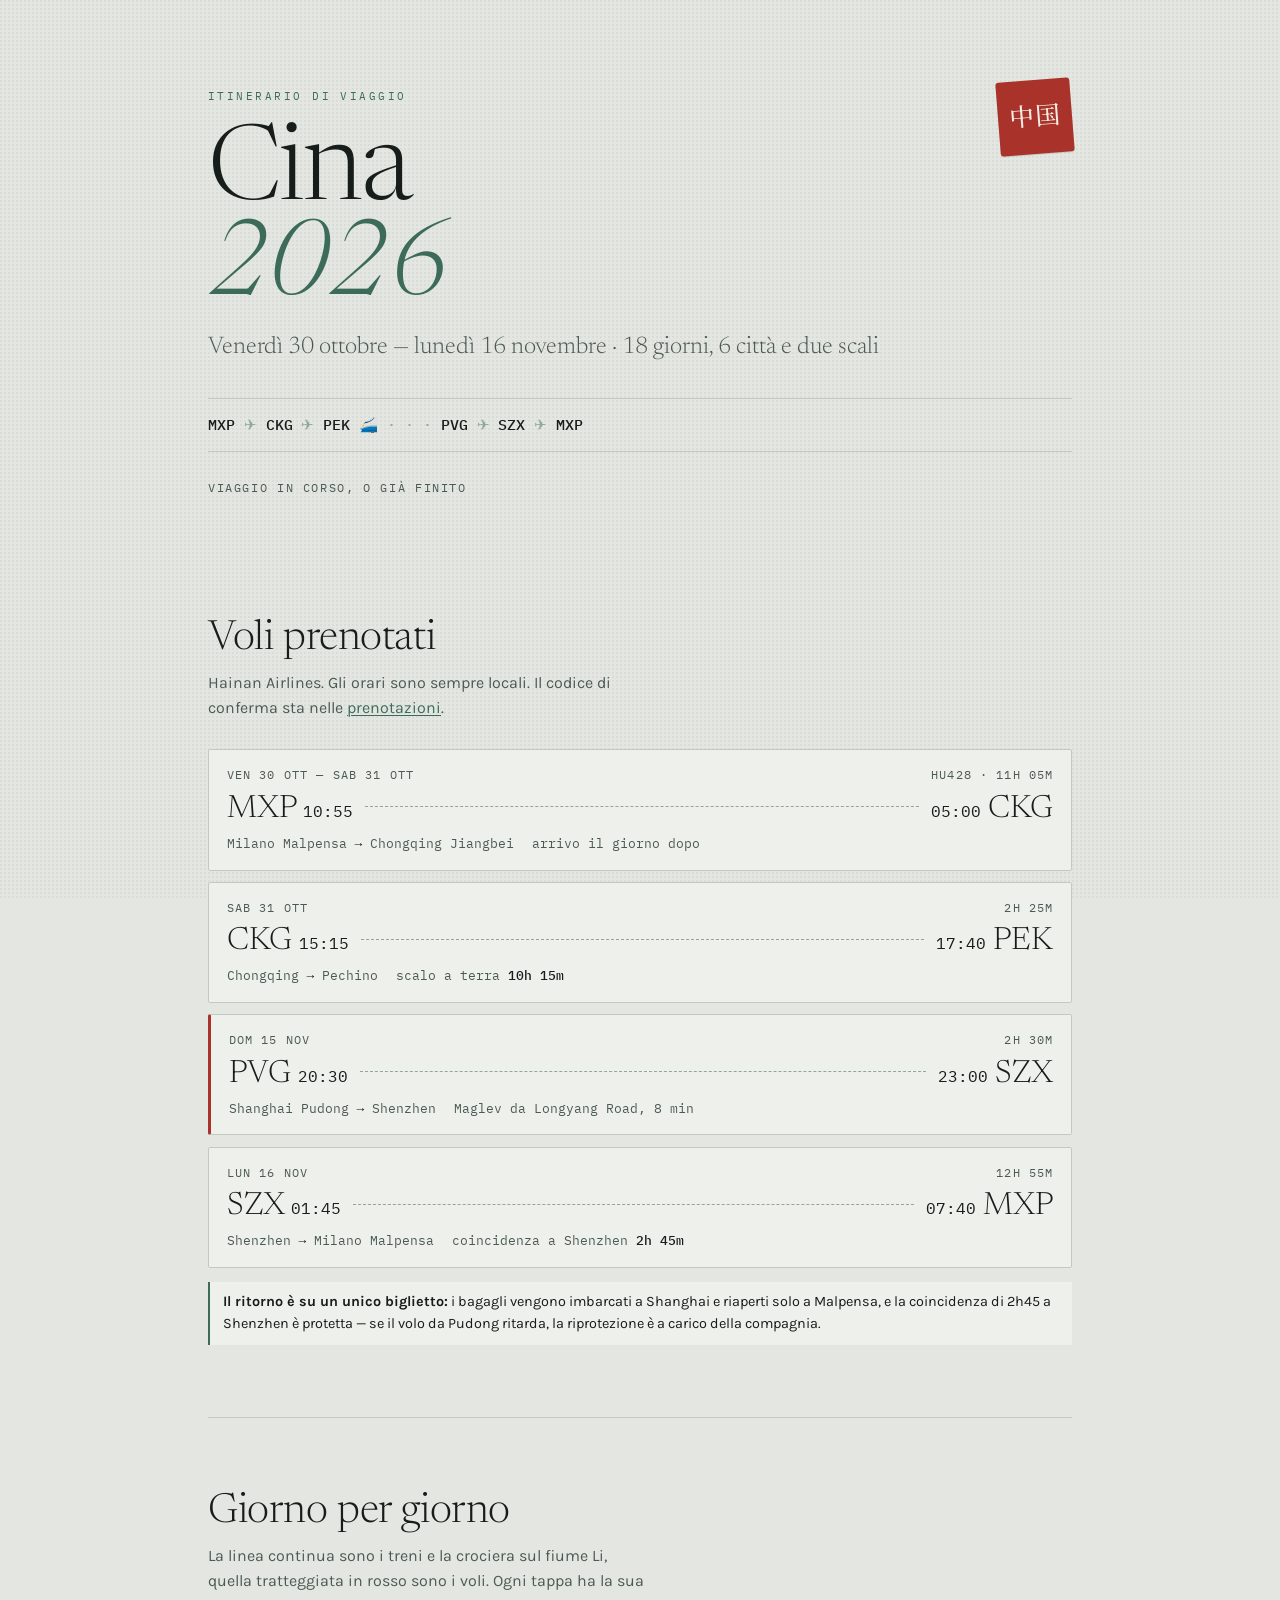
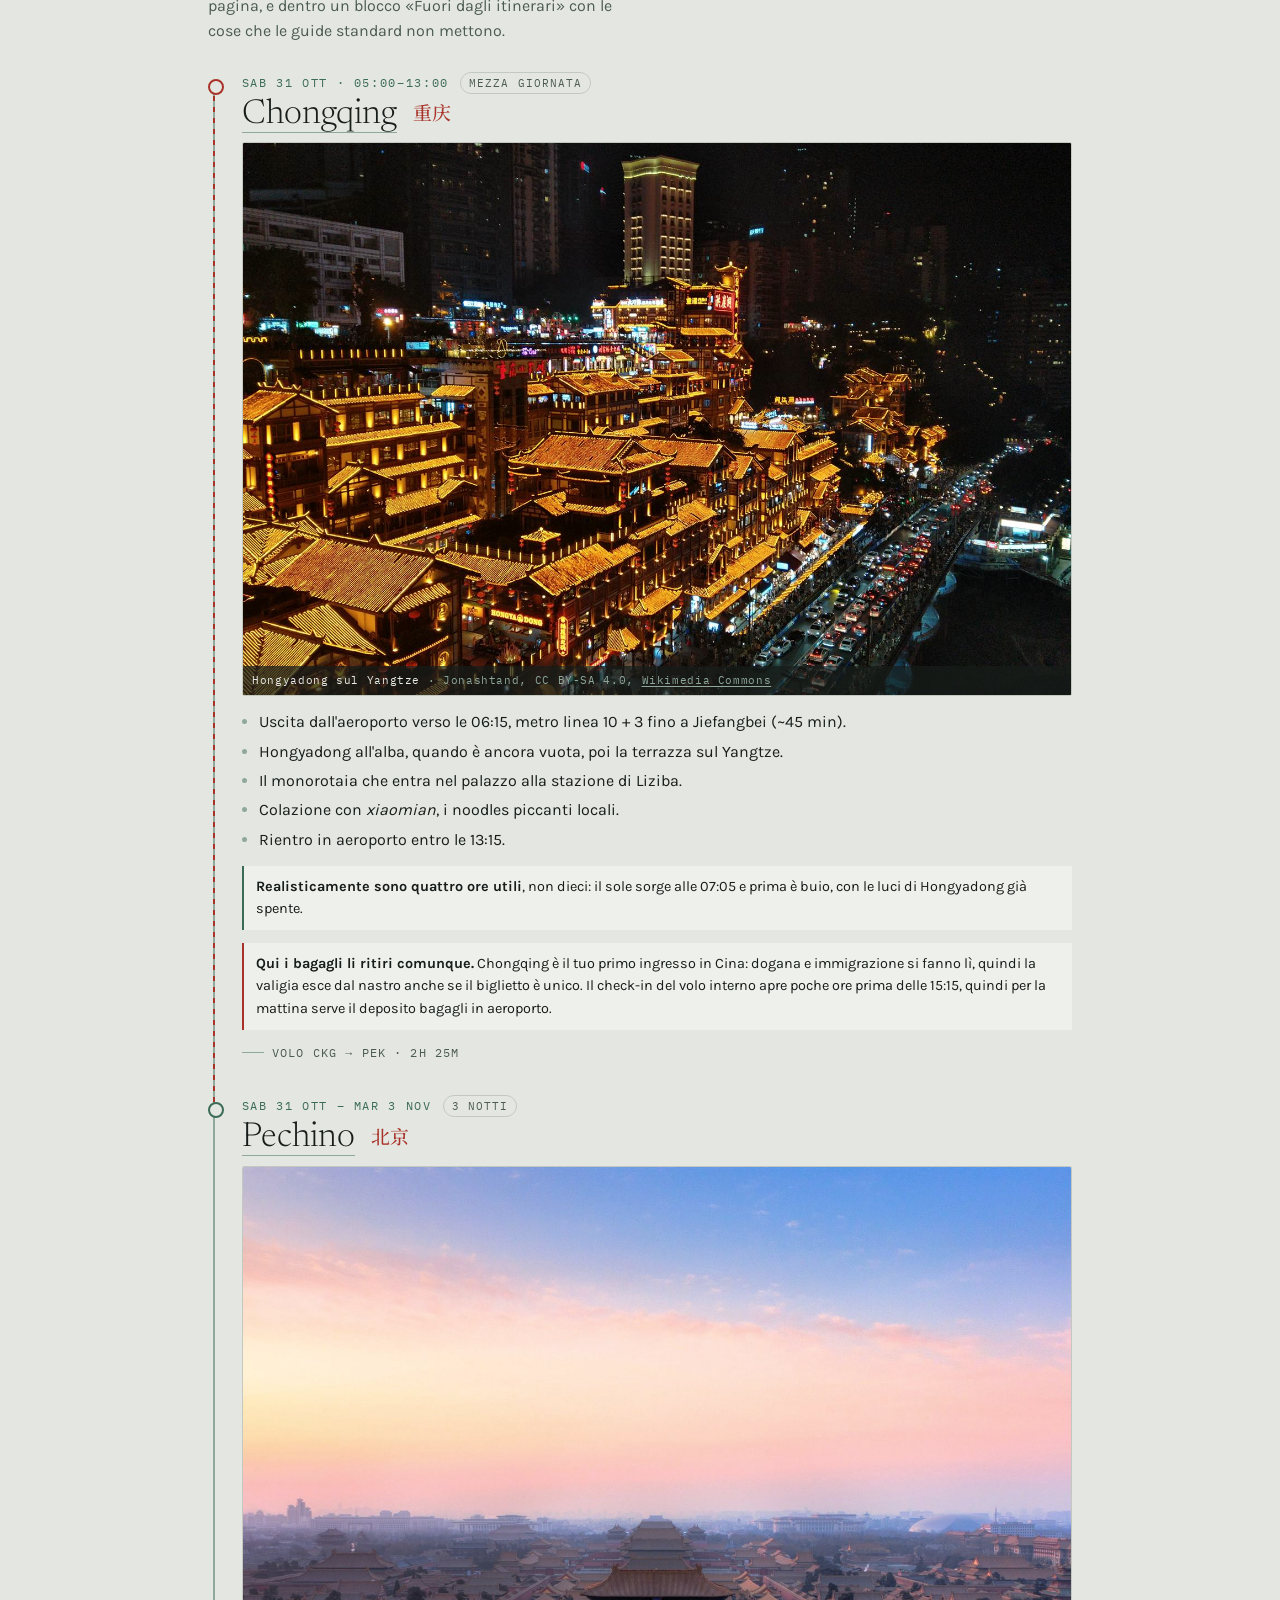
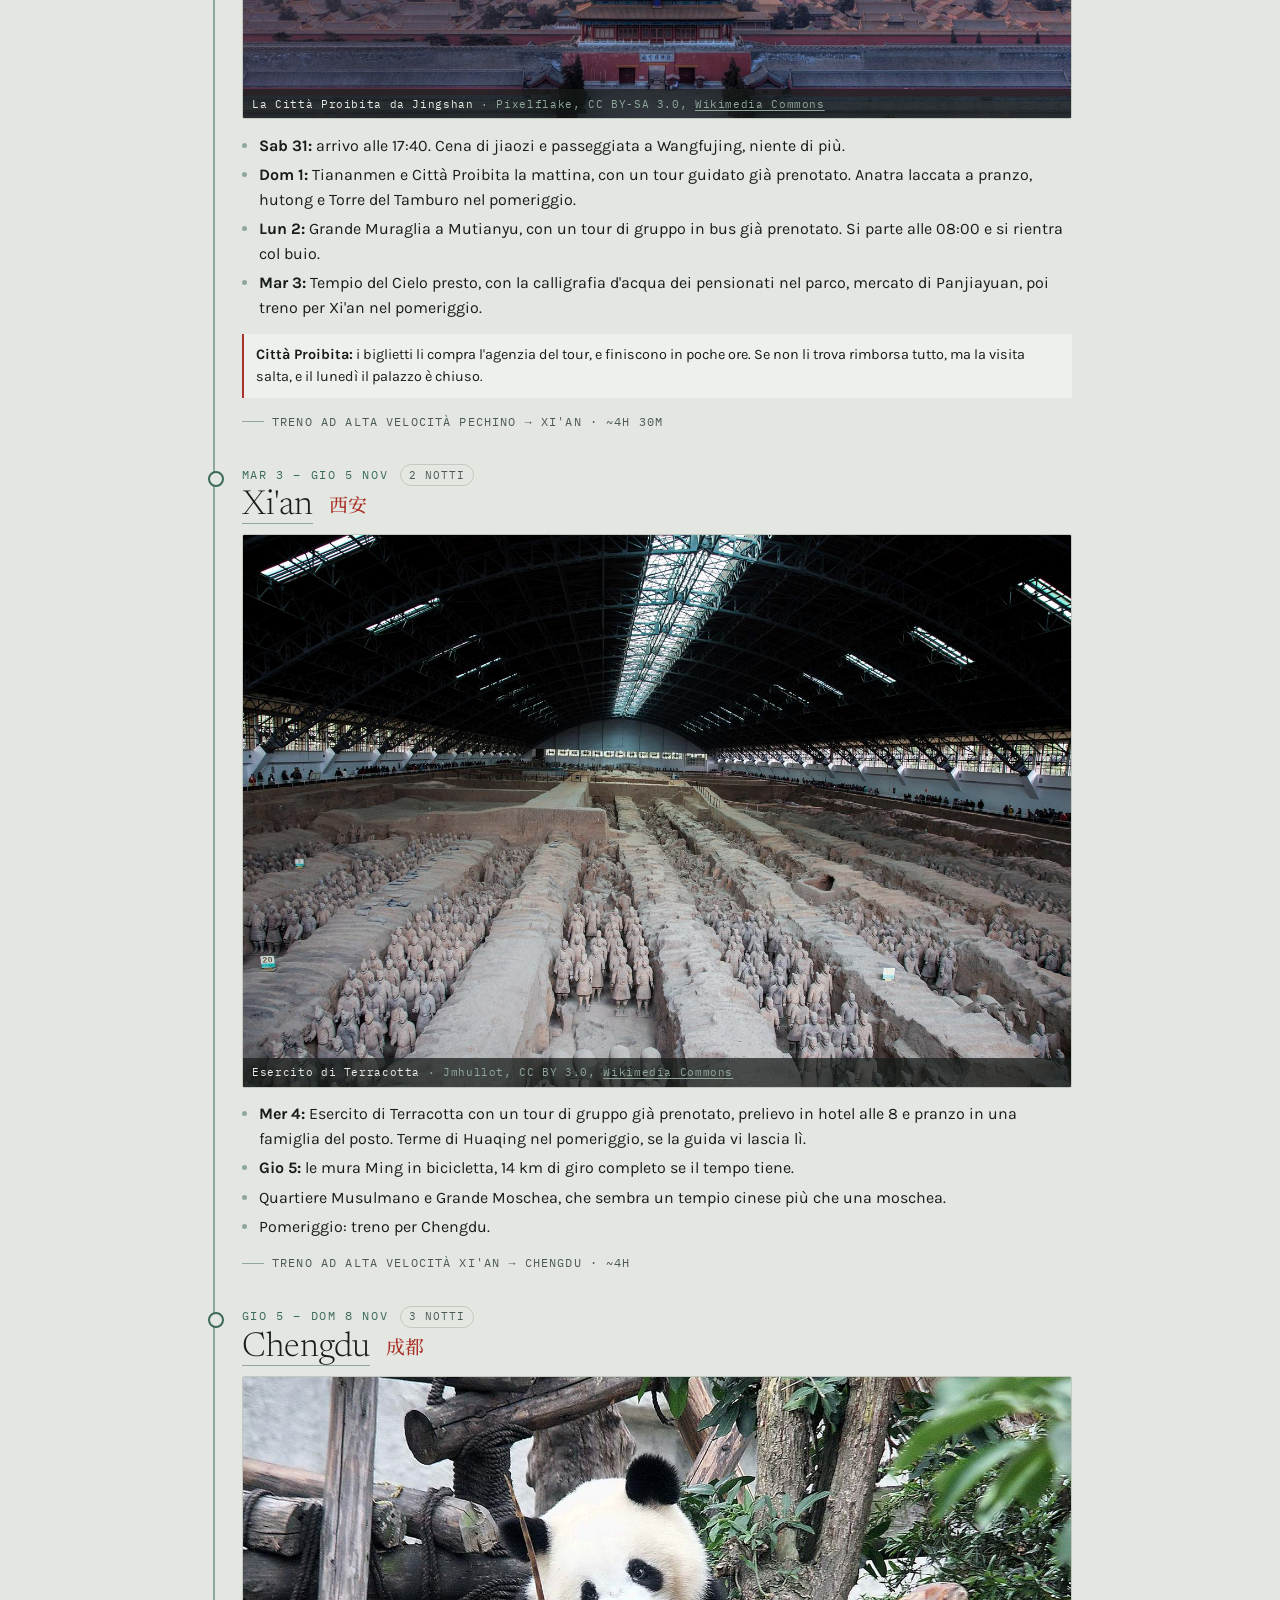
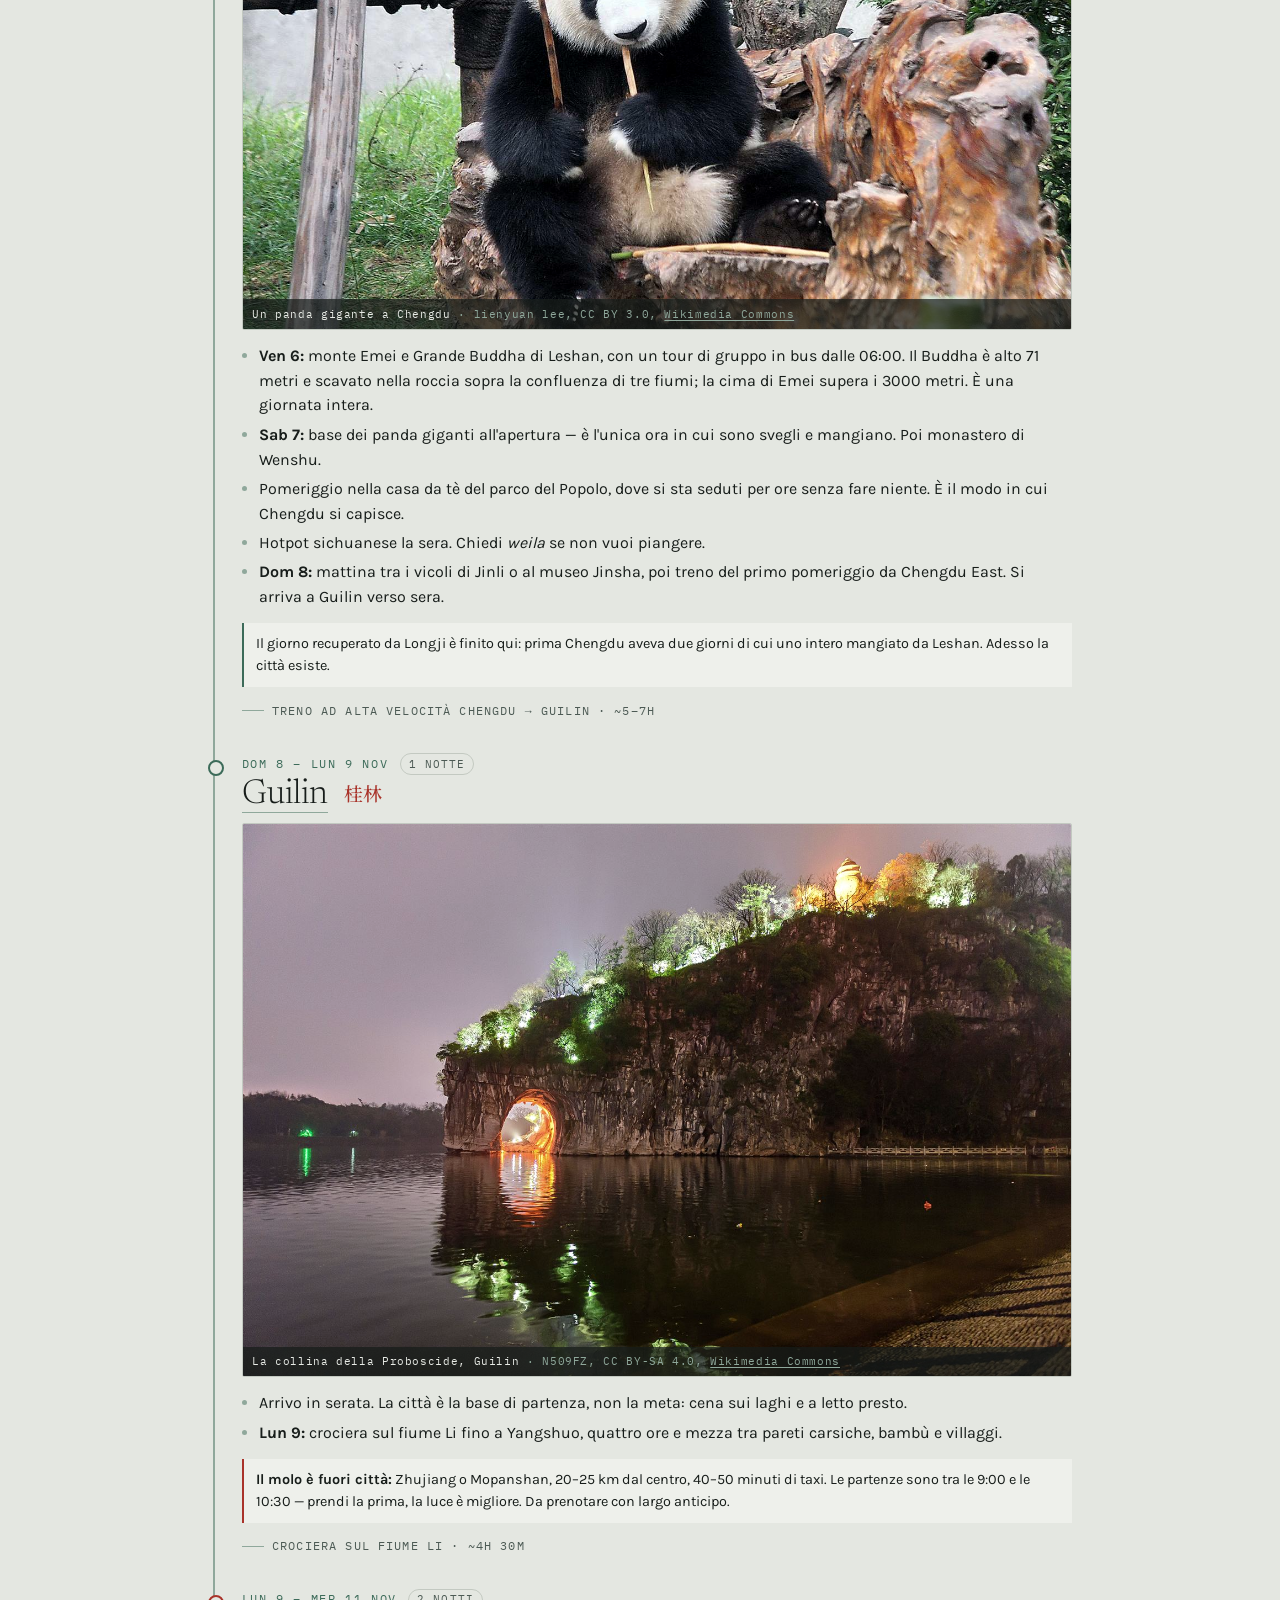
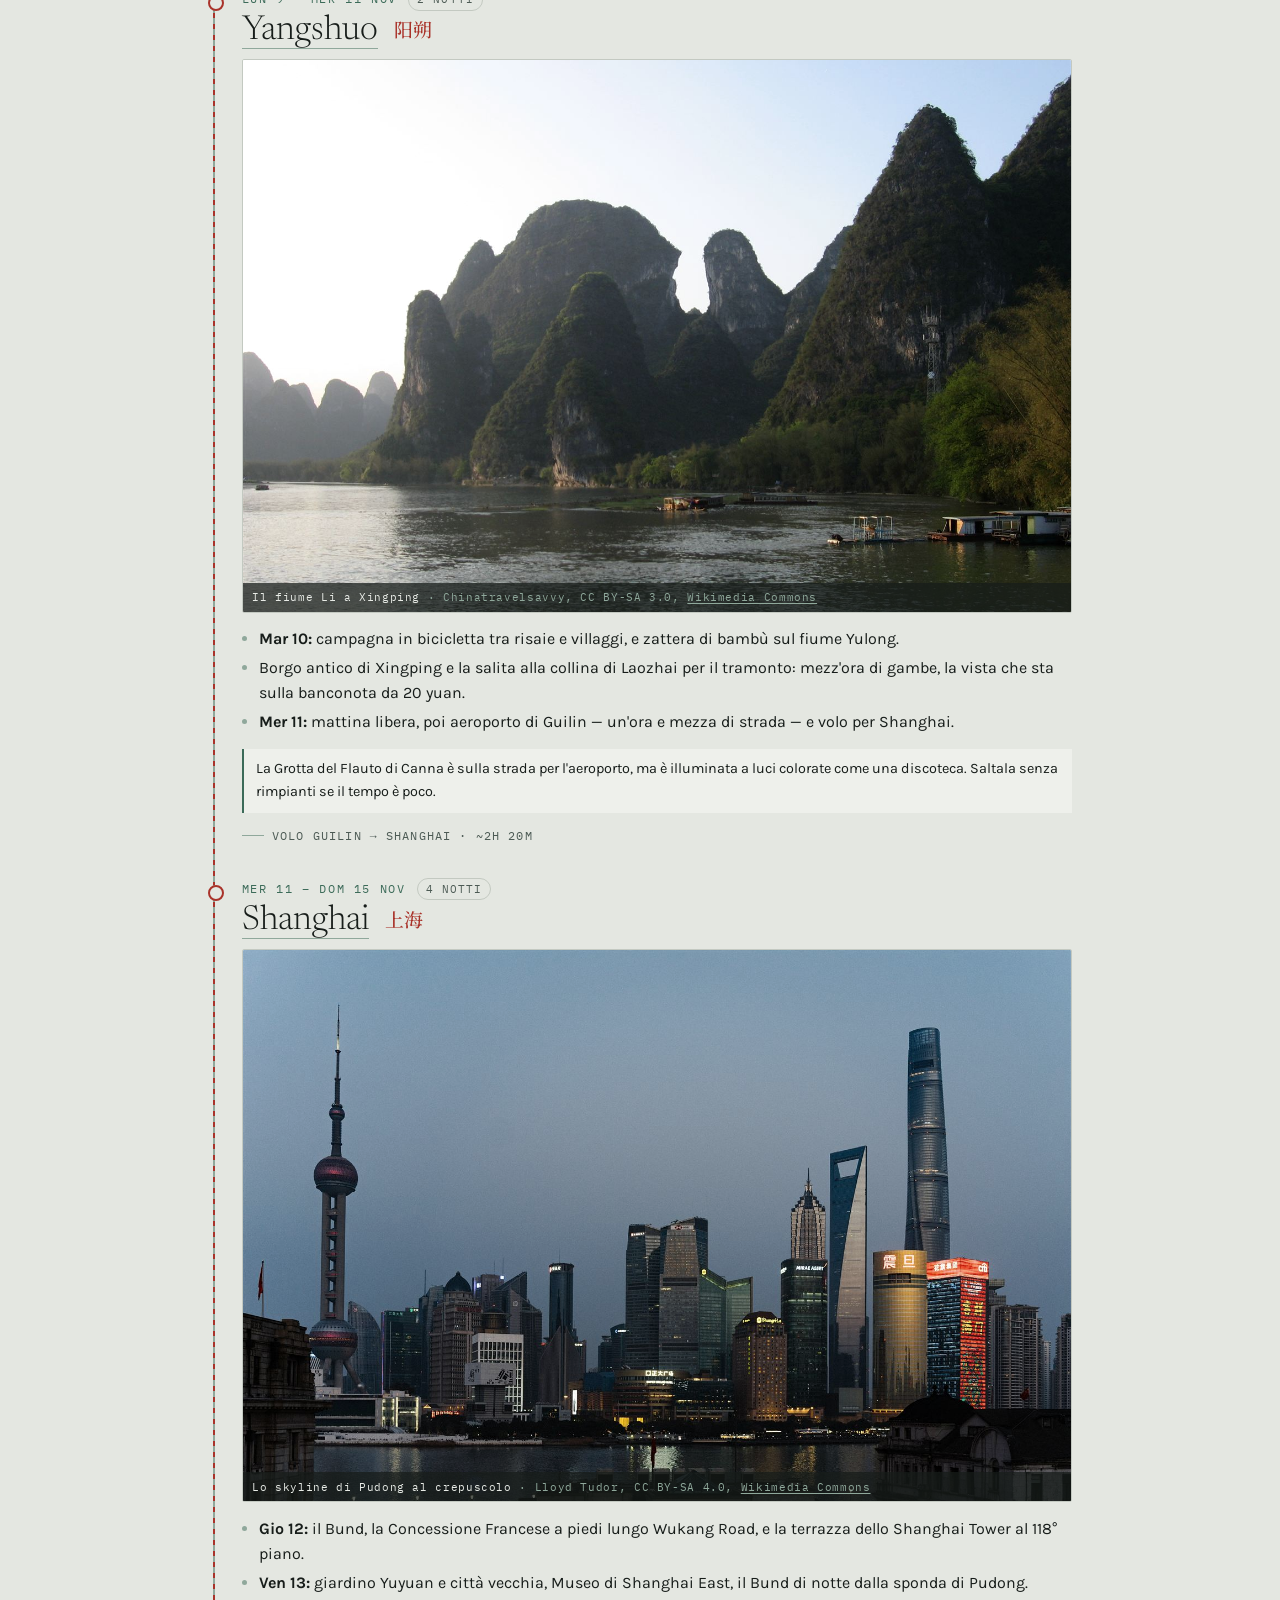
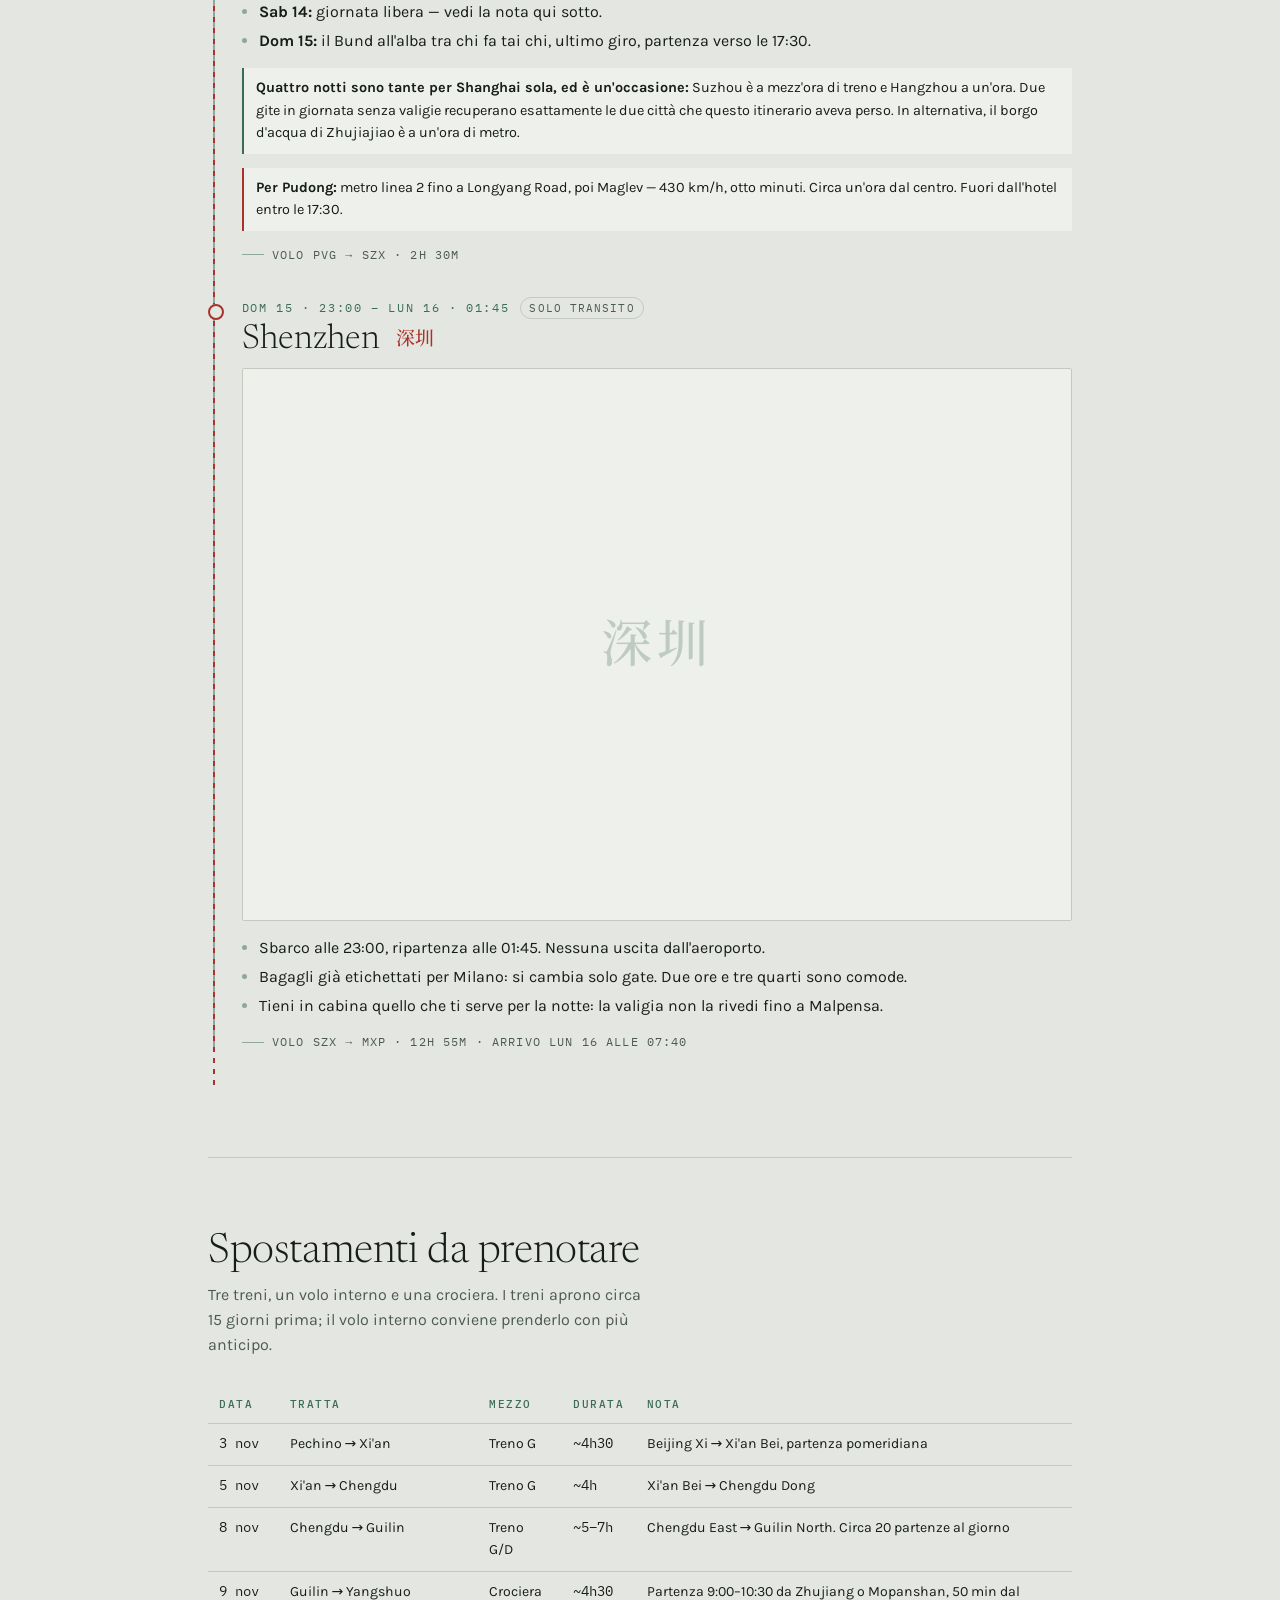
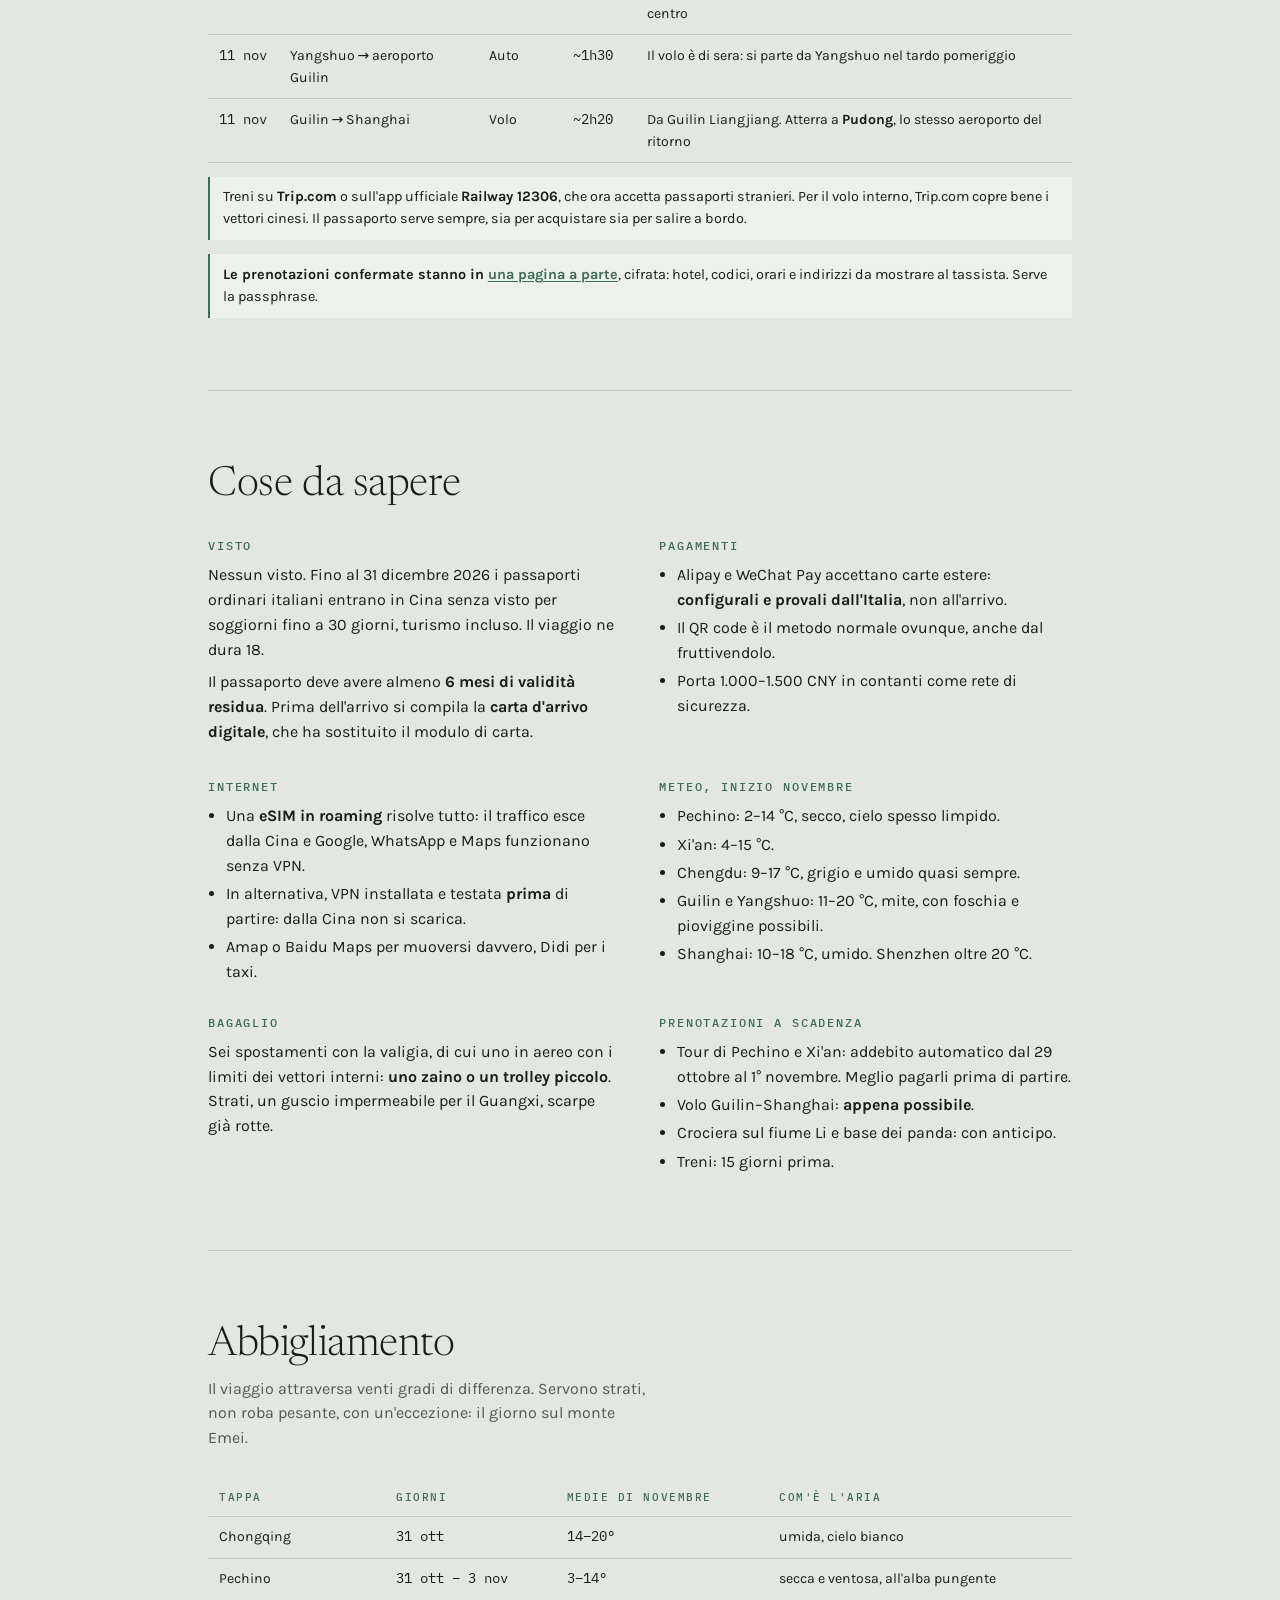
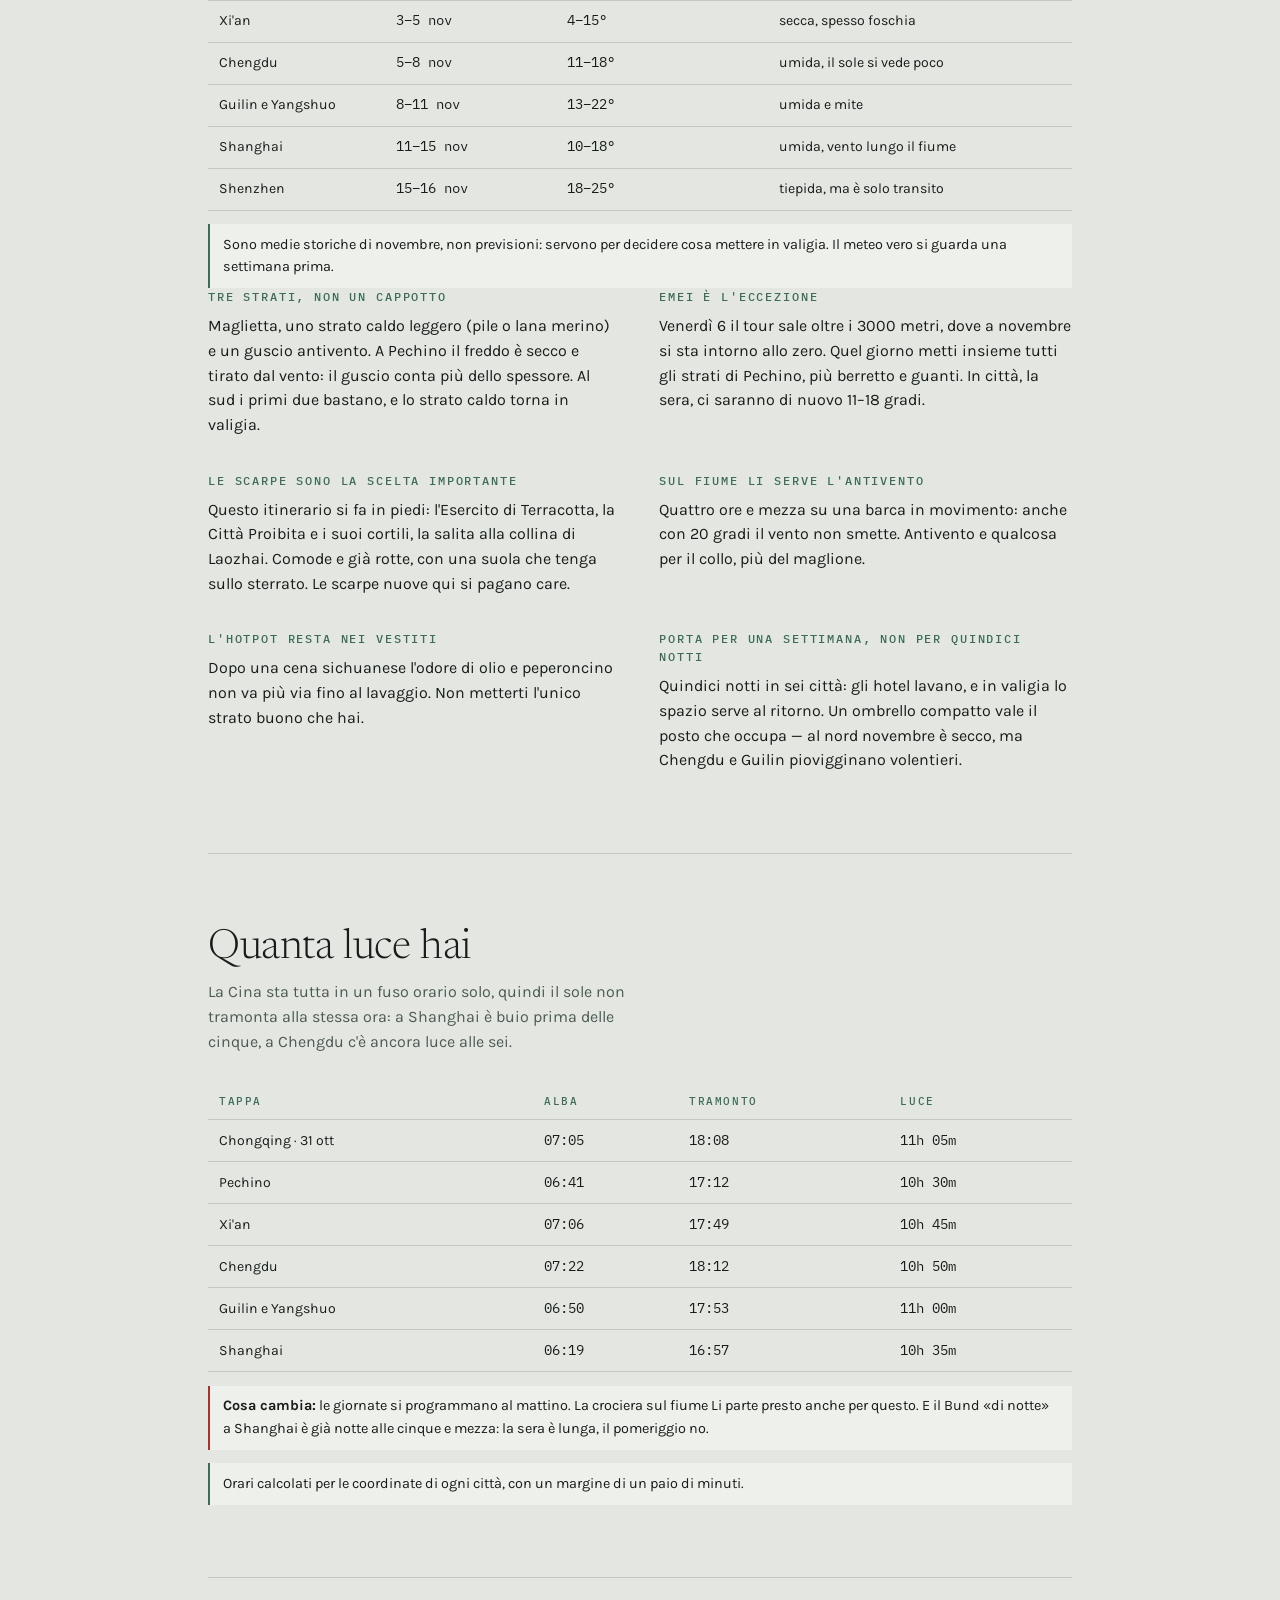
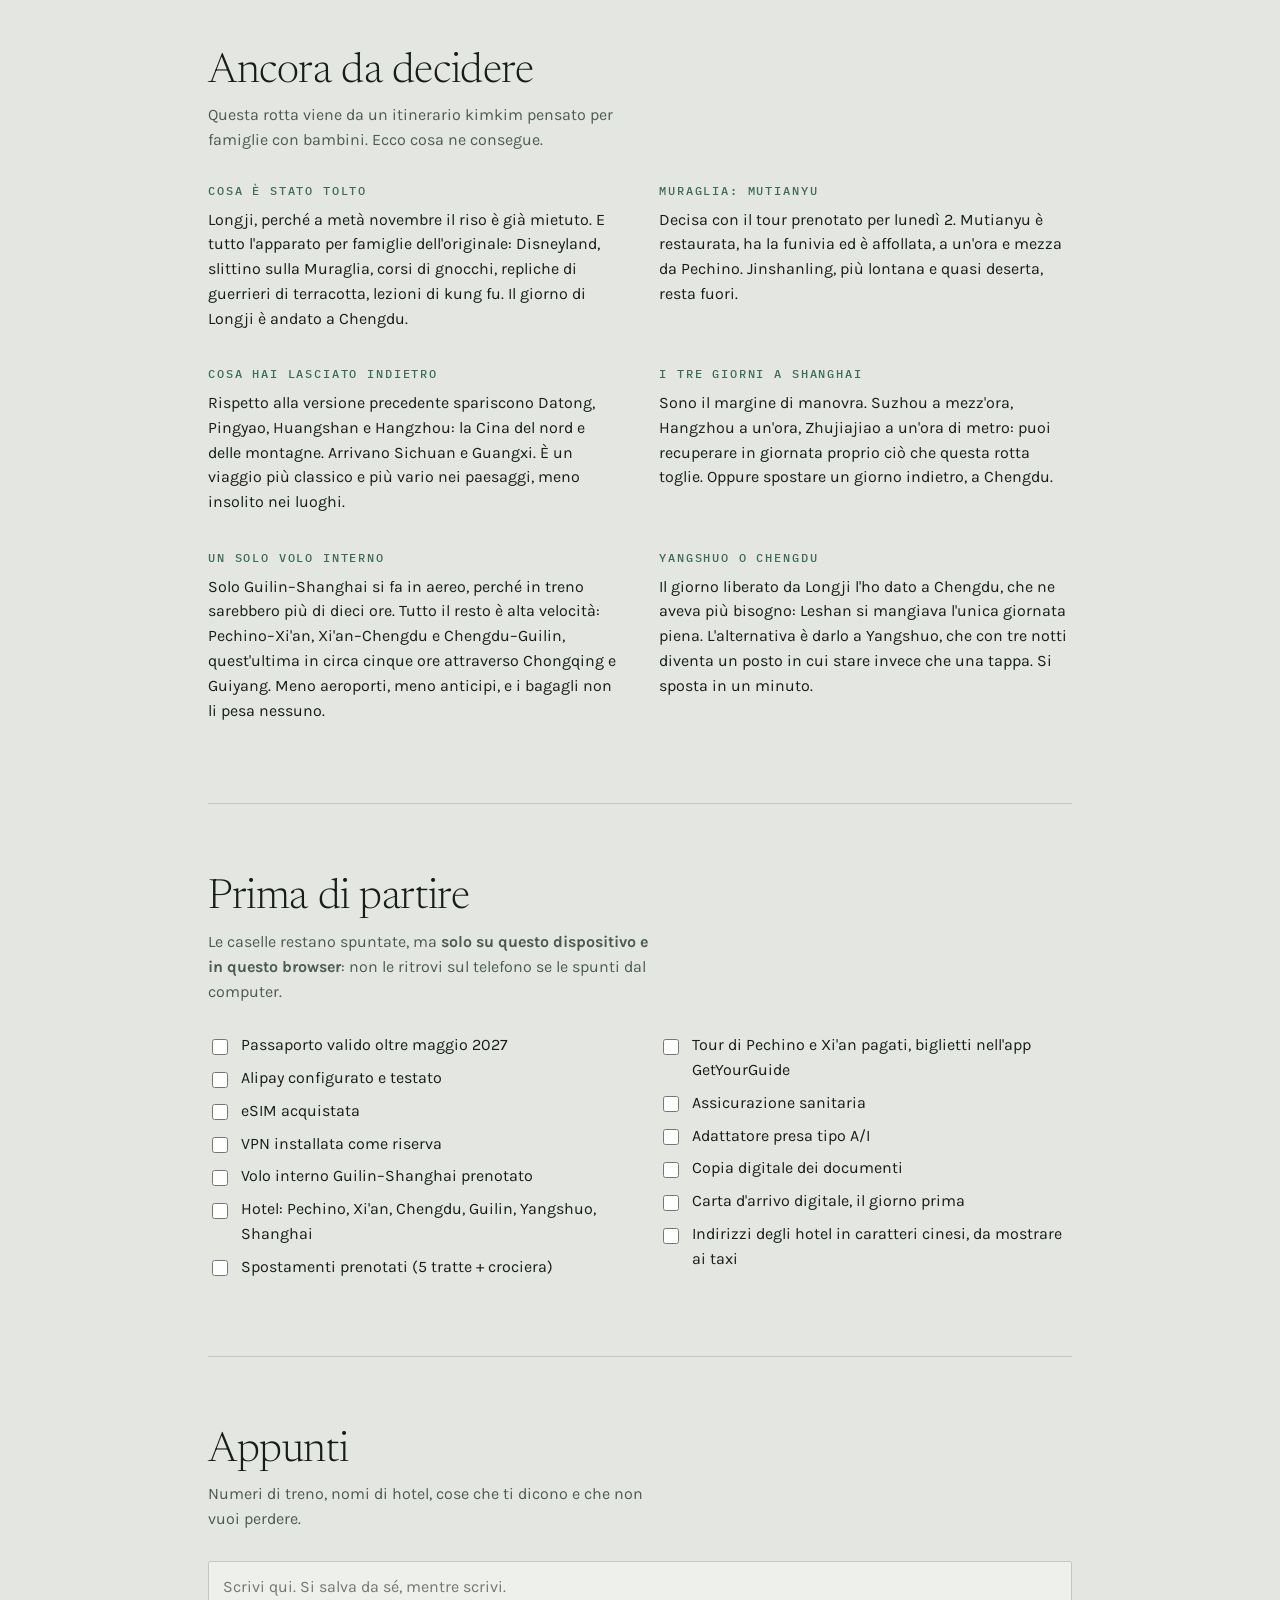
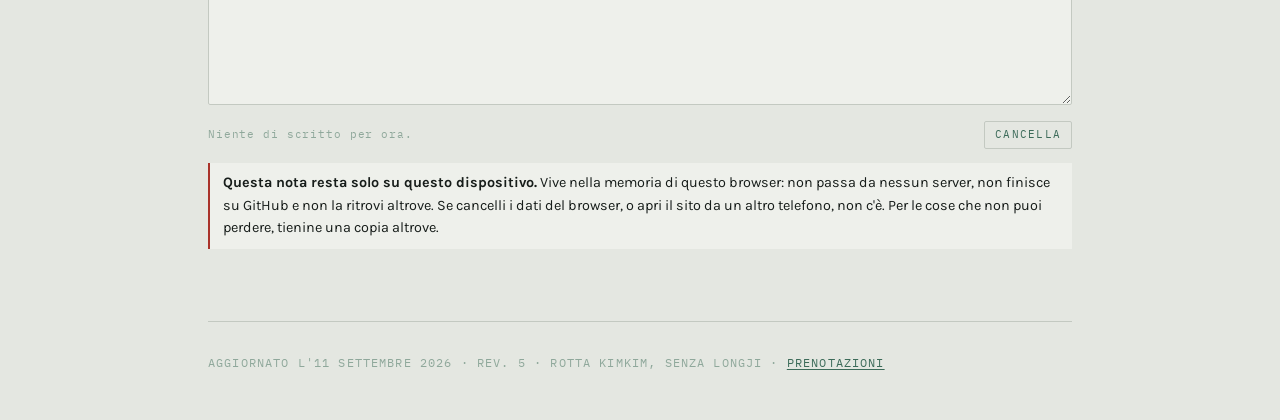
==== commit 777b5f42: "feat: Pechino e Xi'an seguono i tour prenotati [AI-assisted]" ====
--- a/index.html
+++ b/index.html
@@ -113,11 +113,11 @@
         </figure>
         <ul>
           <li><b>Sab 31:</b> arrivo alle 17:40. Cena di jiaozi e passeggiata a Wangfujing, niente di più.</li>
-          <li><b>Dom 1:</b> Tiananmen e Città Proibita la mattina, anatra laccata a pranzo, hutong e Torre del Tamburo nel pomeriggio.</li>
-          <li><b>Lun 2:</b> Grande Muraglia. Mutianyu è comoda e restaurata; <b>Jinshanling</b> è a tre ore ma si cammina per ore su tratti non ricostruiti quasi da soli — a novembre, con l'aria limpida, è la versione migliore.</li>
+          <li><b>Dom 1:</b> Tiananmen e Città Proibita la mattina, con un tour guidato già prenotato. Anatra laccata a pranzo, hutong e Torre del Tamburo nel pomeriggio.</li>
+          <li><b>Lun 2:</b> Grande Muraglia a Mutianyu, con un tour di gruppo in bus già prenotato. Si parte alle 08:00 e si rientra col buio.</li>
           <li><b>Mar 3:</b> Tempio del Cielo presto, con la calligrafia d'acqua dei pensionati nel parco, mercato di Panjiayuan, poi treno per Xi'an nel pomeriggio.</li>
         </ul>
-        <p class="note  warn"><b>Città Proibita:</b> prenotazione nominativa obbligatoria, si apre 7 giorni prima e va esaurita in poche ore. Serve il numero di passaporto.</p>
+        <p class="note  warn"><b>Città Proibita:</b> i biglietti li compra l'agenzia del tour, e finiscono in poche ore. Se non li trova rimborsa tutto, ma la visita salta, e il lunedì il palazzo è chiuso.</p>
         <p class="leg">Treno ad alta velocità Pechino → Xi'an · ~4h 30m</p>
       </article>
 
@@ -131,7 +131,7 @@
           <figcaption>Esercito di Terracotta <span>· foto: —</span></figcaption>
         </figure>
         <ul>
-          <li><b>Mer 4:</b> Esercito di Terracotta la mattina presto, prima dei pullman. Terme di Huaqing nel pomeriggio.</li>
+          <li><b>Mer 4:</b> Esercito di Terracotta con un tour di gruppo già prenotato, prelievo in hotel alle 8 e pranzo in una famiglia del posto. Terme di Huaqing nel pomeriggio, se la guida vi lascia lì.</li>
           <li><b>Gio 5:</b> le mura Ming in bicicletta, 14 km di giro completo se il tempo tiene.</li>
           <li>Quartiere Musulmano e Grande Moschea, che sembra un tempio cinese più che una moschea.</li>
           <li>Pomeriggio: treno per Chengdu.</li>
@@ -302,7 +302,7 @@
       <div class="card reveal">
         <h4>Prenotazioni a scadenza</h4>
         <ul>
-          <li>Città Proibita: 7 giorni prima, esatti.</li>
+          <li>Tour di Pechino e Xi'an: addebito automatico dal 29 ottobre al 1° novembre. Meglio pagarli prima di partire.</li>
           <li>Volo Guilin–Shanghai: <b>appena possibile</b>.</li>
           <li>Crociera sul fiume Li e base dei panda: con anticipo.</li>
           <li>Treni: 15 giorni prima.</li>
@@ -399,8 +399,8 @@
         <p>Longji, perché a metà novembre il riso è già mietuto. E tutto l'apparato per famiglie dell'originale: Disneyland, slittino sulla Muraglia, corsi di gnocchi, repliche di guerrieri di terracotta, lezioni di kung fu. Il giorno di Longji è andato a Chengdu.</p>
       </div>
       <div class="card reveal">
-        <h4>Muraglia: quale tratto</h4>
-        <p>Mutianyu è restaurata, comoda, con la funivia — e affollata. Jinshanling è a tre ore da Pechino ma si cammina per ore su tratti mai ricostruiti, quasi da soli. A novembre l'aria è la più limpida dell'anno. È l'unica scelta rimasta aperta a Pechino.</p>
+        <h4>Muraglia: Mutianyu</h4>
+        <p>Decisa con il tour prenotato per lunedì 2. Mutianyu è restaurata, ha la funivia ed è affollata, a un'ora e mezza da Pechino. Jinshanling, più lontana e quasi deserta, resta fuori.</p>
       </div>
       <div class="card reveal">
         <h4>Cosa hai lasciato indietro</h4>
@@ -434,7 +434,7 @@
       <li><label><input type="checkbox" data-k="voli-interni"><span>Volo interno Guilin–Shanghai prenotato</span></label></li>
       <li><label><input type="checkbox" data-k="hotel"><span>Hotel: Pechino, Xi'an, Chengdu, Guilin, Yangshuo, Shanghai</span></label></li>
       <li><label><input type="checkbox" data-k="spostamenti"><span>Spostamenti prenotati (5 tratte + crociera)</span></label></li>
-      <li><label><input type="checkbox" data-k="citta-proibita"><span>Città Proibita: sveglia 7 giorni prima</span></label></li>
+      <li><label><input type="checkbox" data-k="tour-pagati"><span>Tour di Pechino e Xi'an pagati, biglietti nell'app GetYourGuide</span></label></li>
       <li><label><input type="checkbox" data-k="assicurazione"><span>Assicurazione sanitaria</span></label></li>
       <li><label><input type="checkbox" data-k="adattatore"><span>Adattatore presa tipo A/I</span></label></li>
       <li><label><input type="checkbox" data-k="documenti"><span>Copia digitale dei documenti</span></label></li>
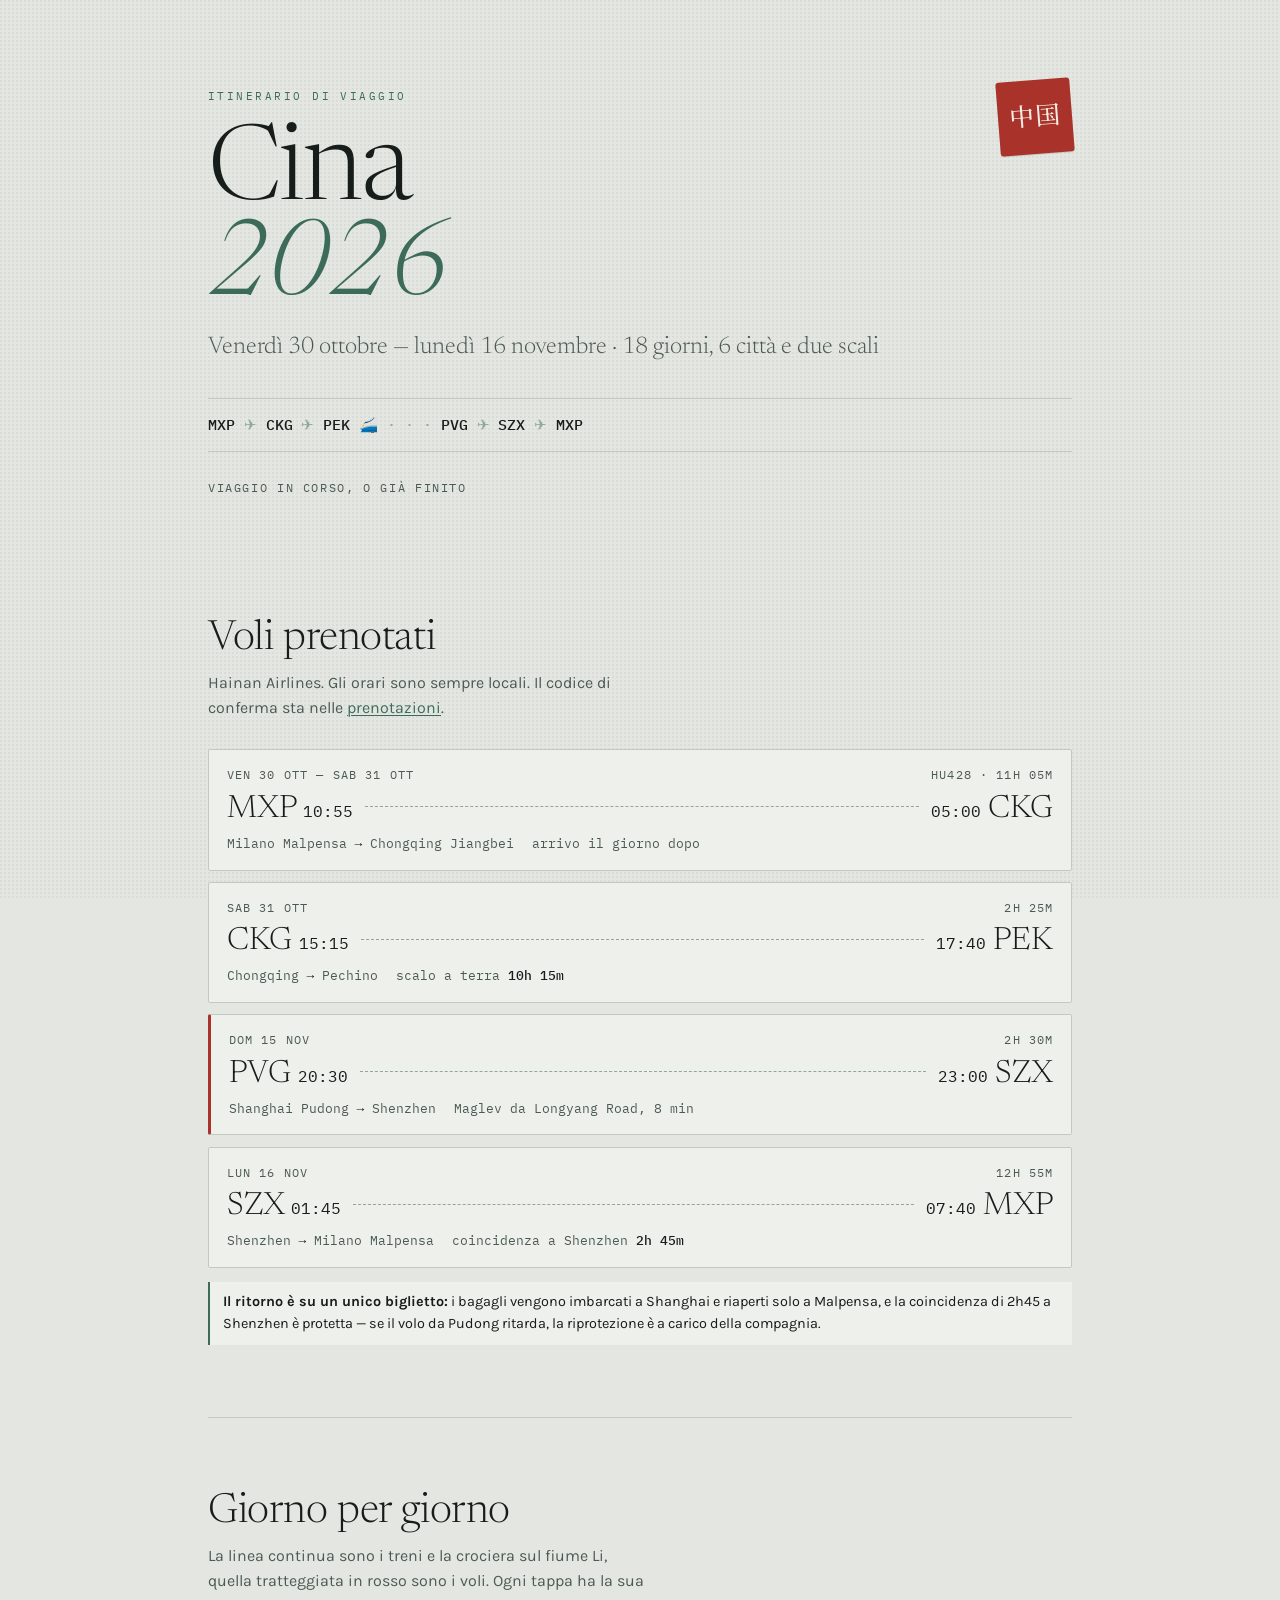
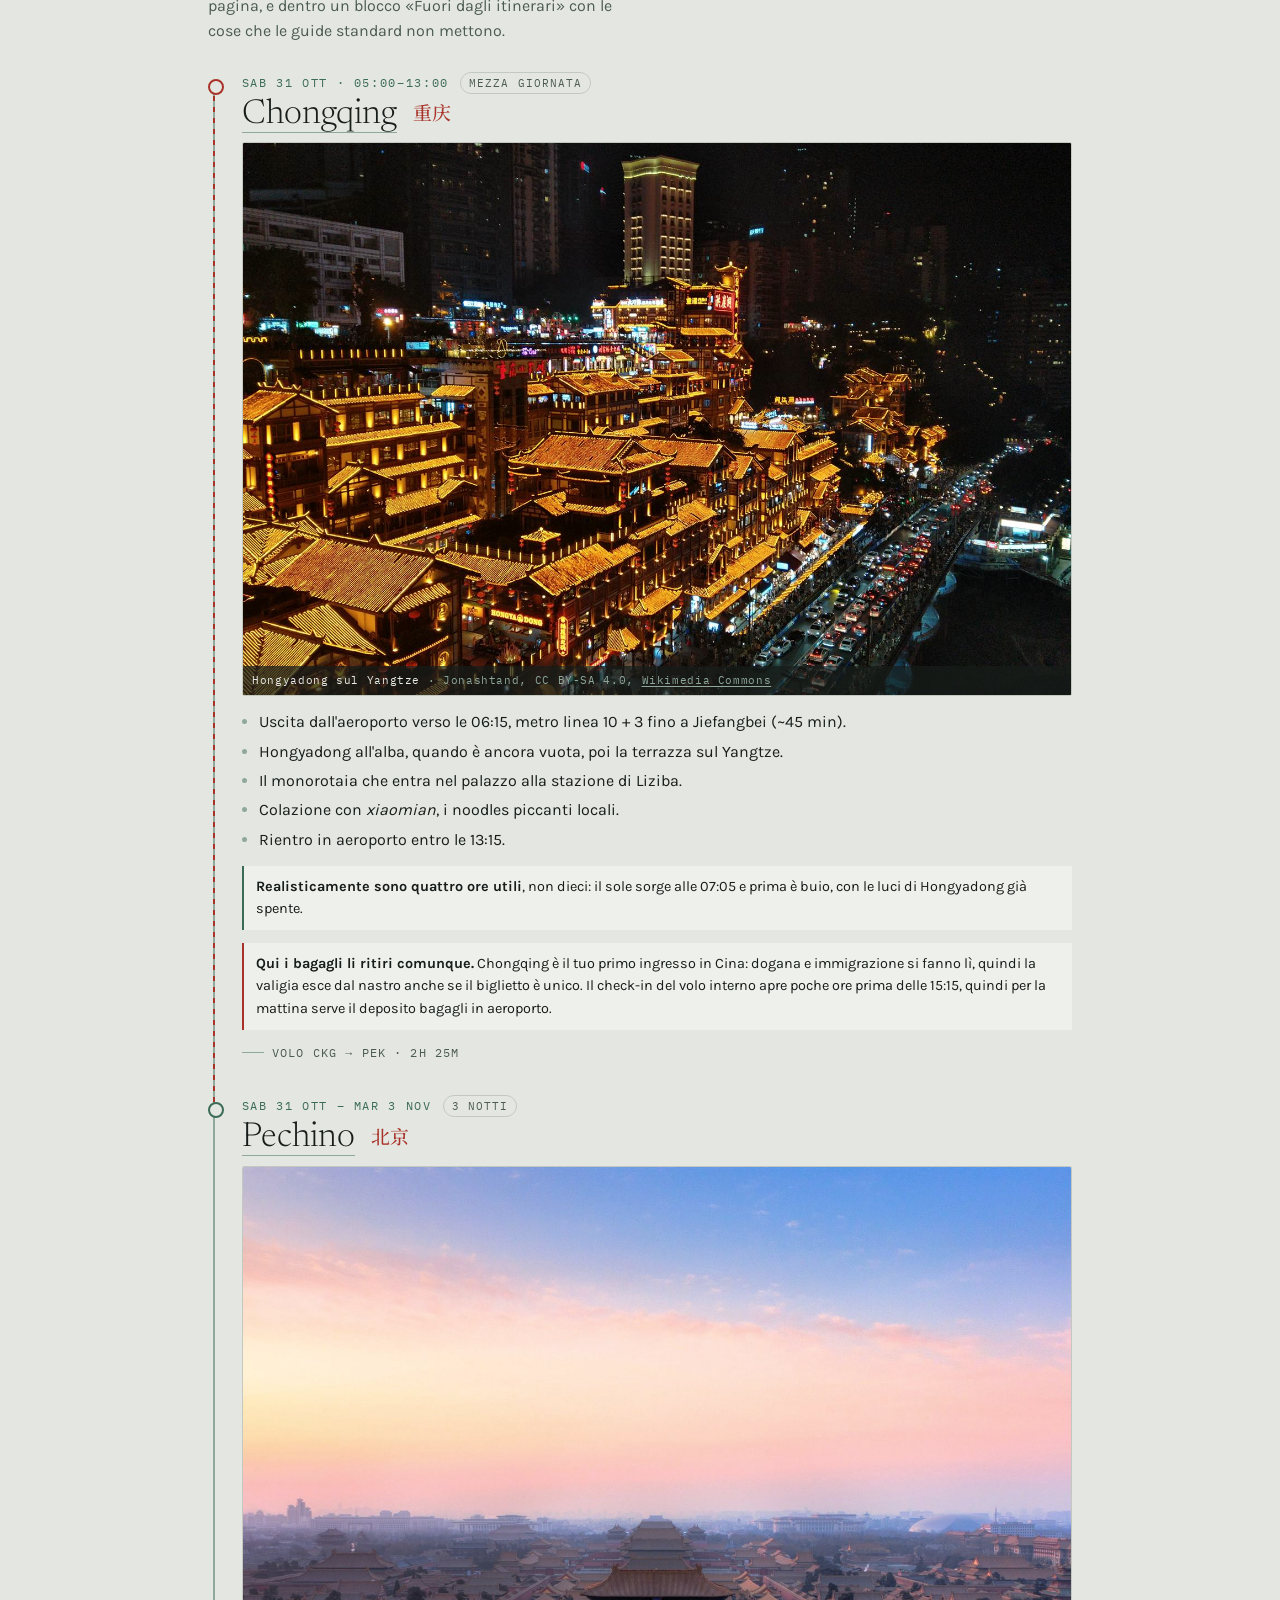
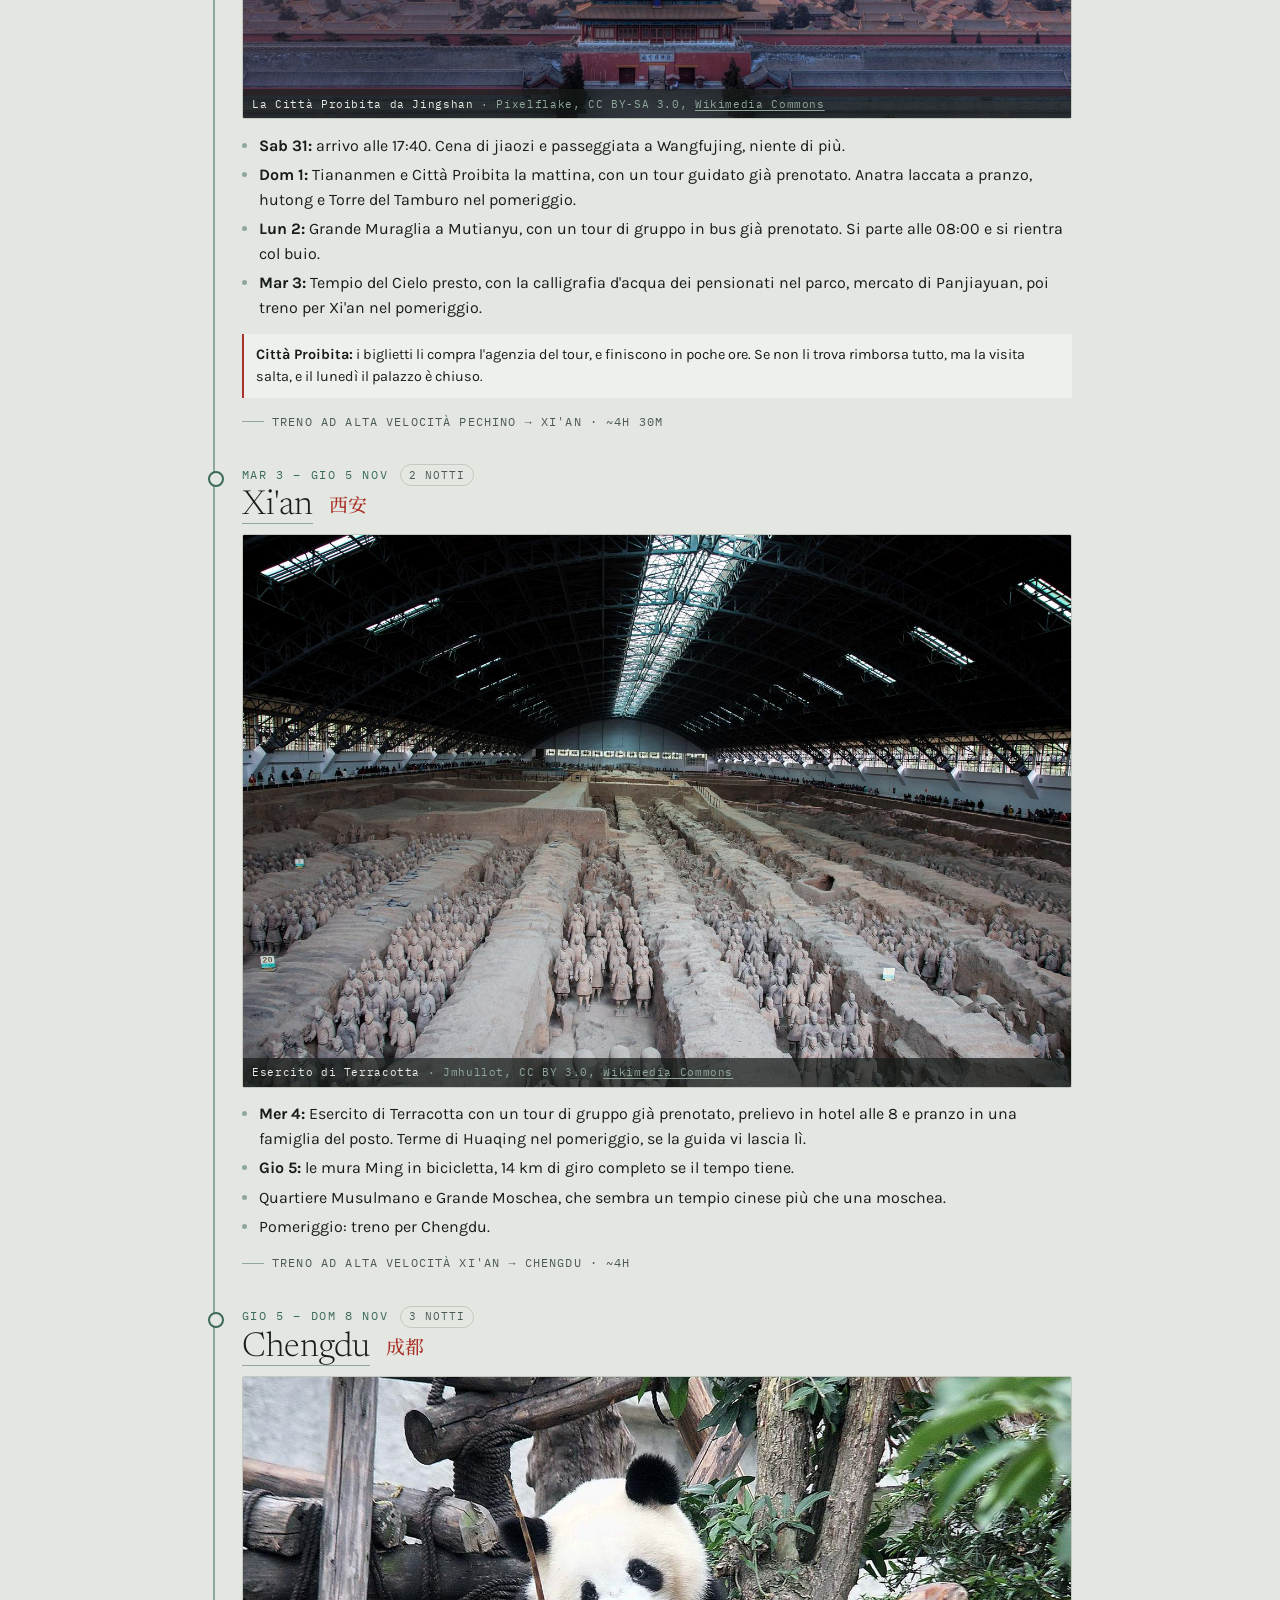
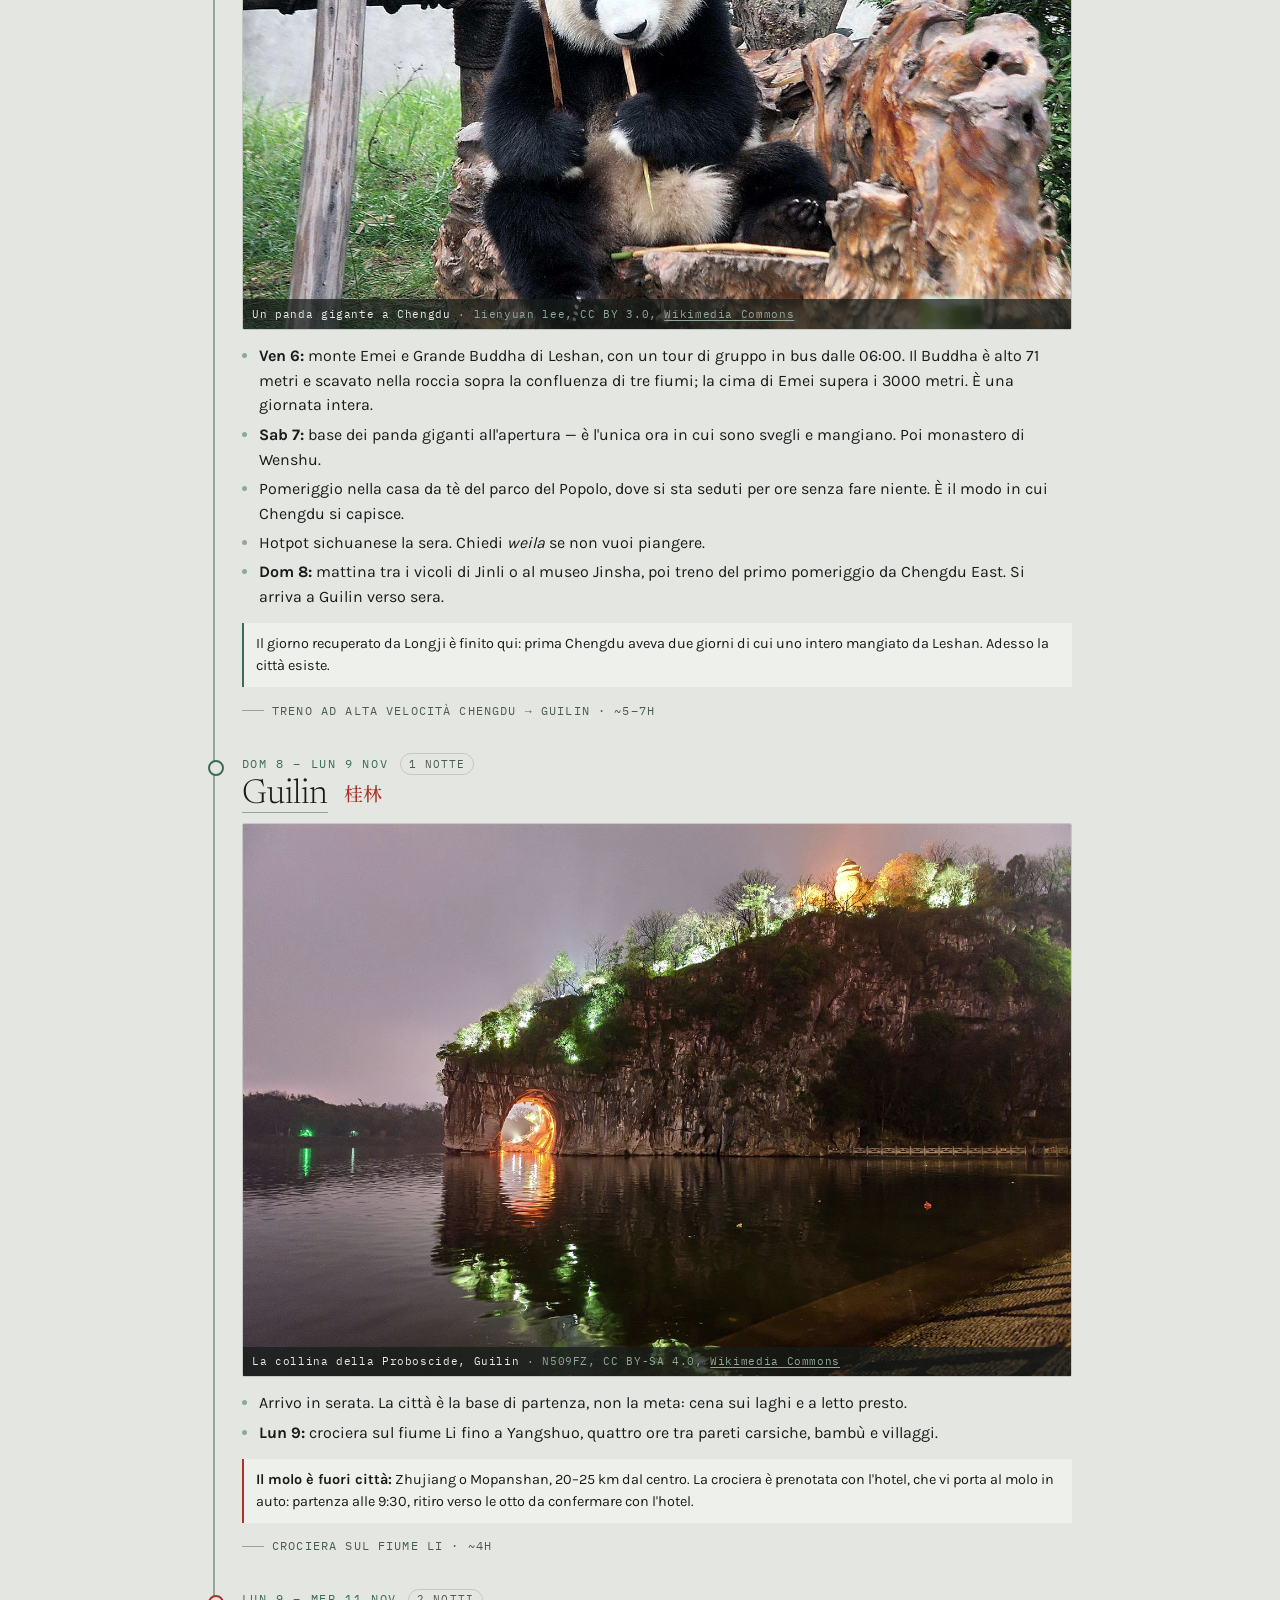
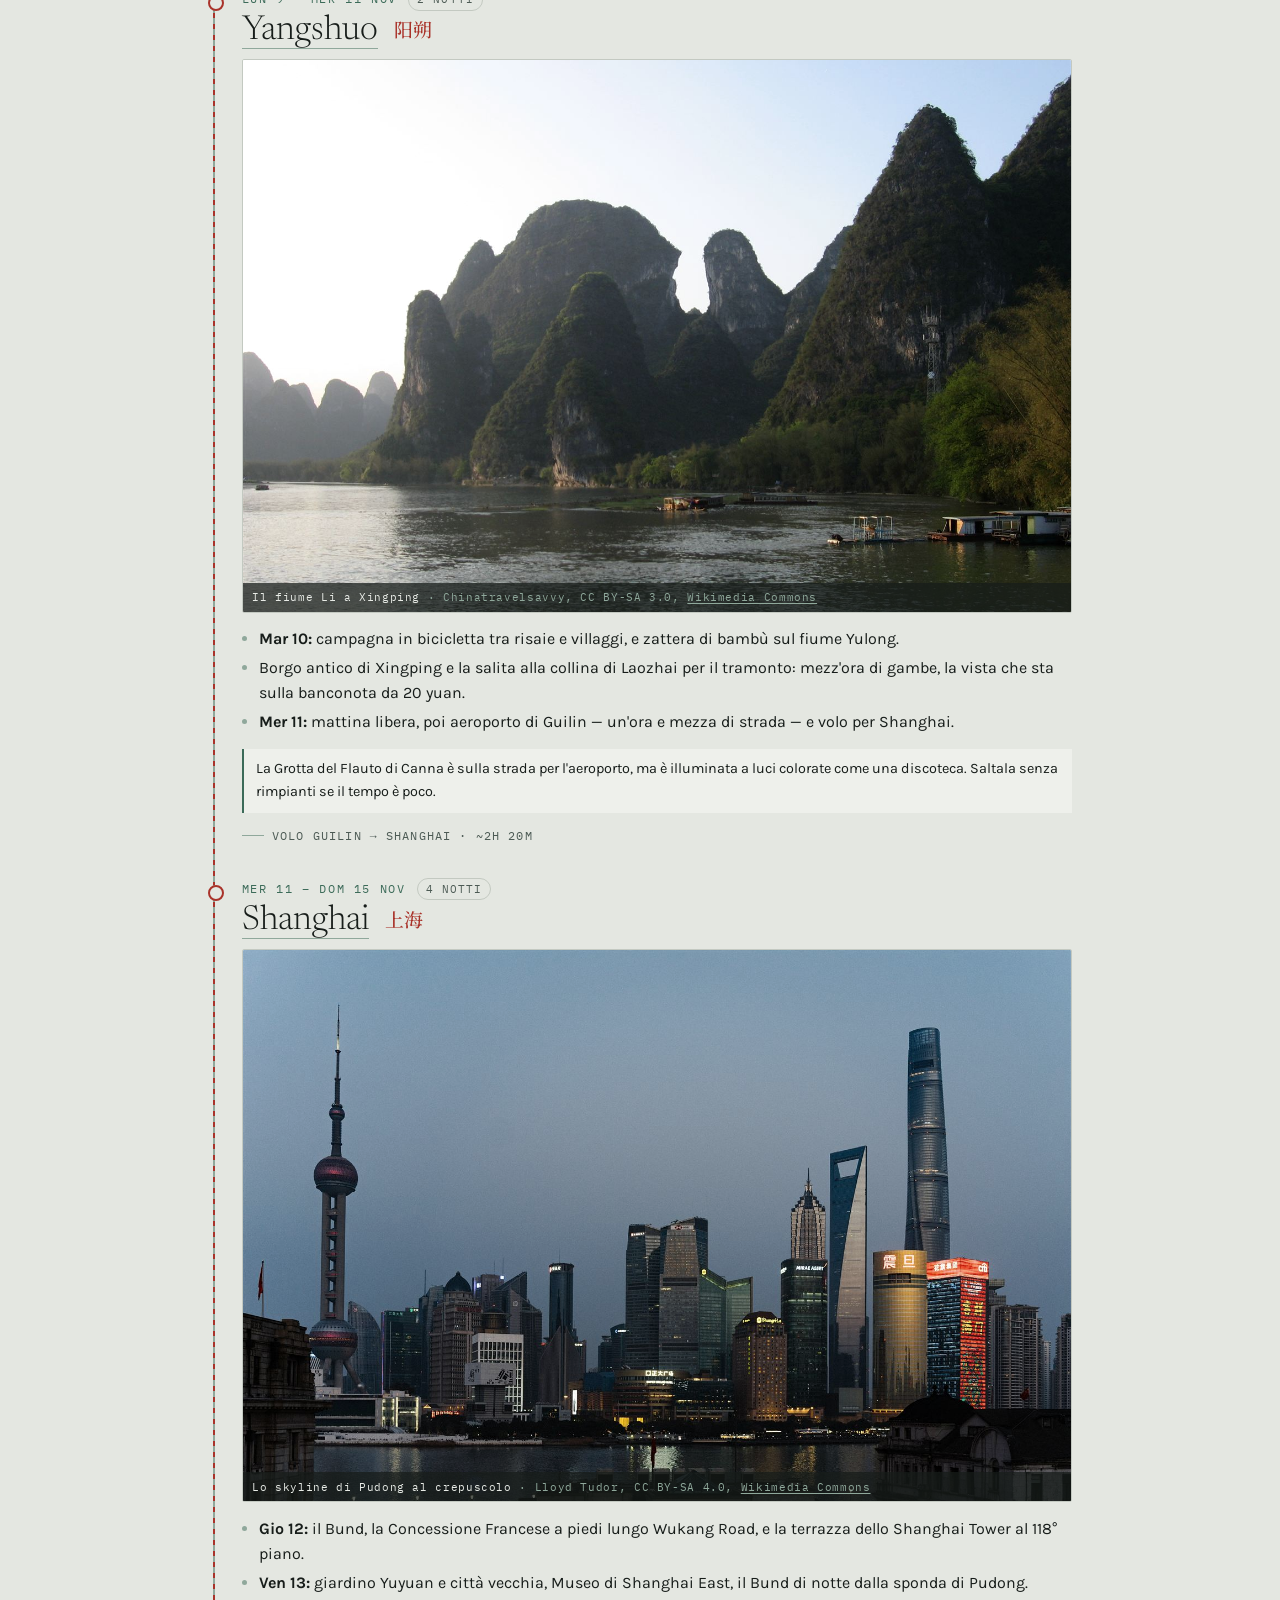
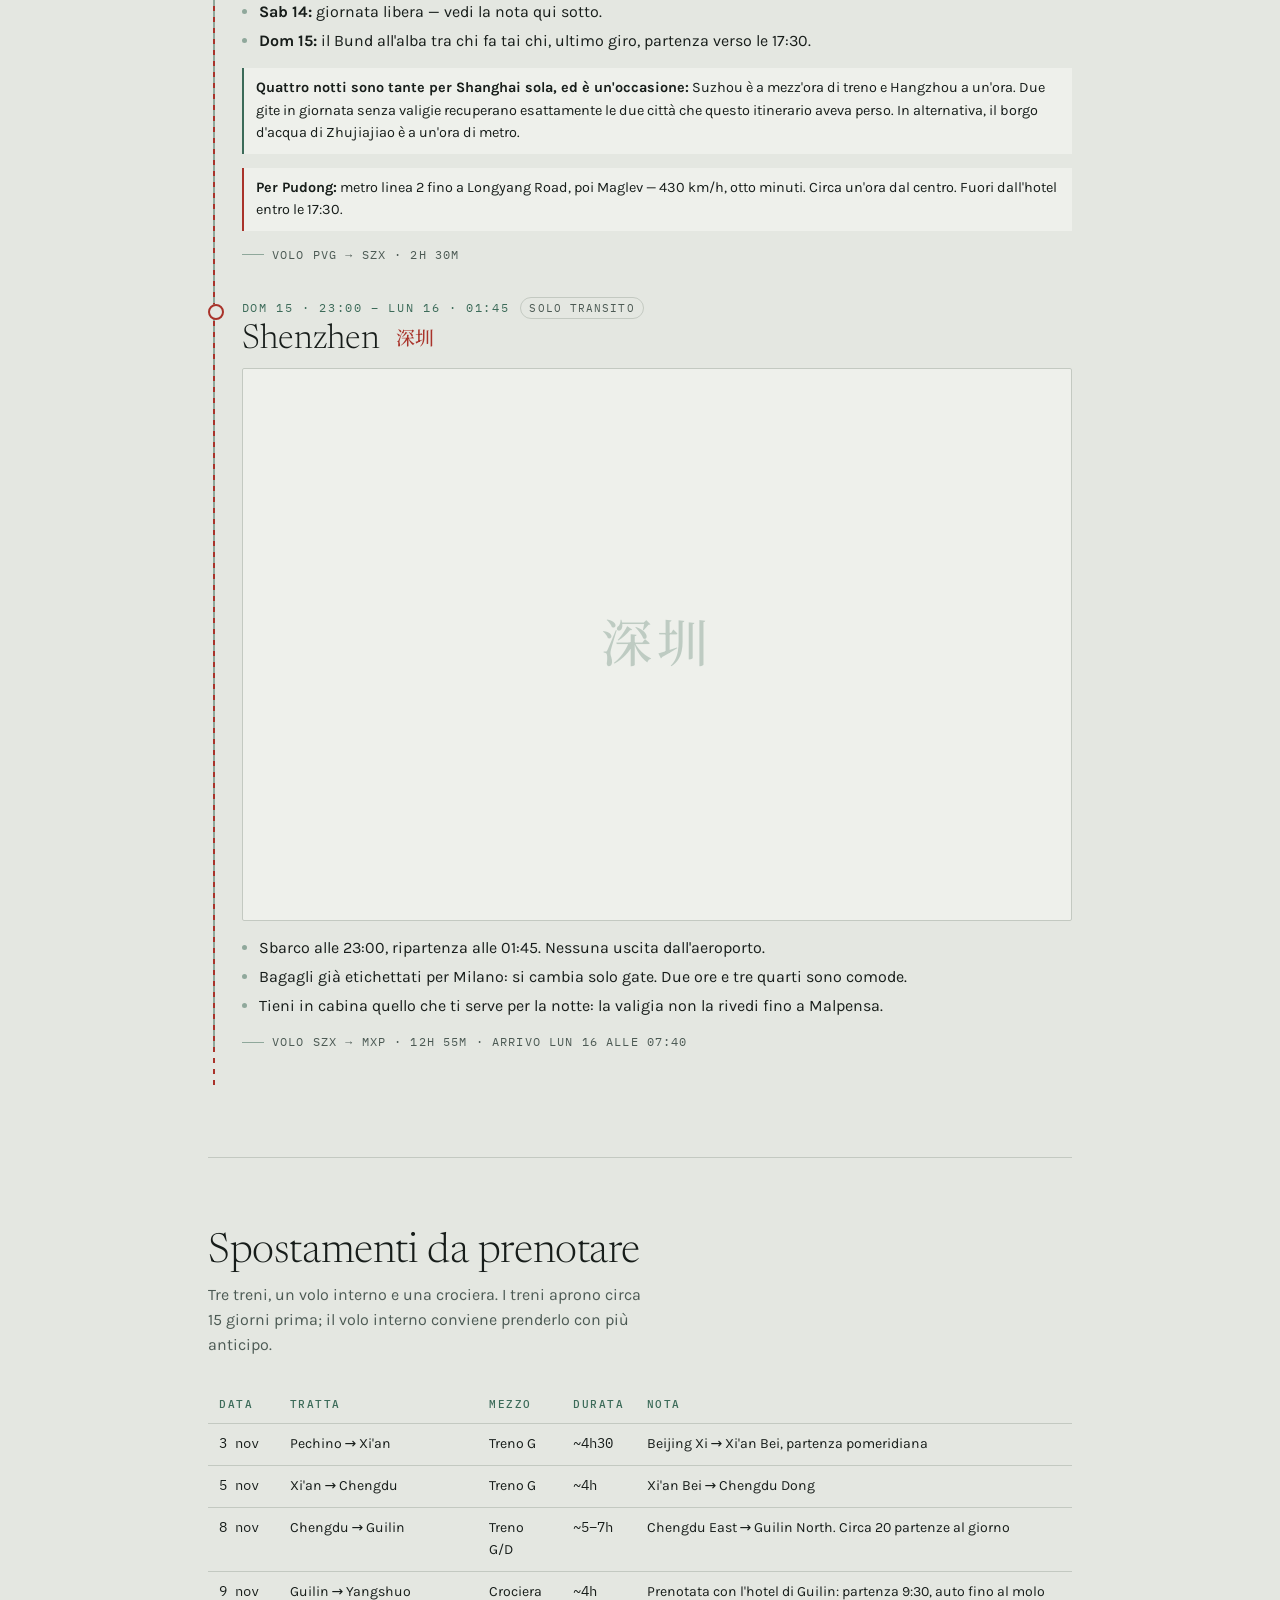
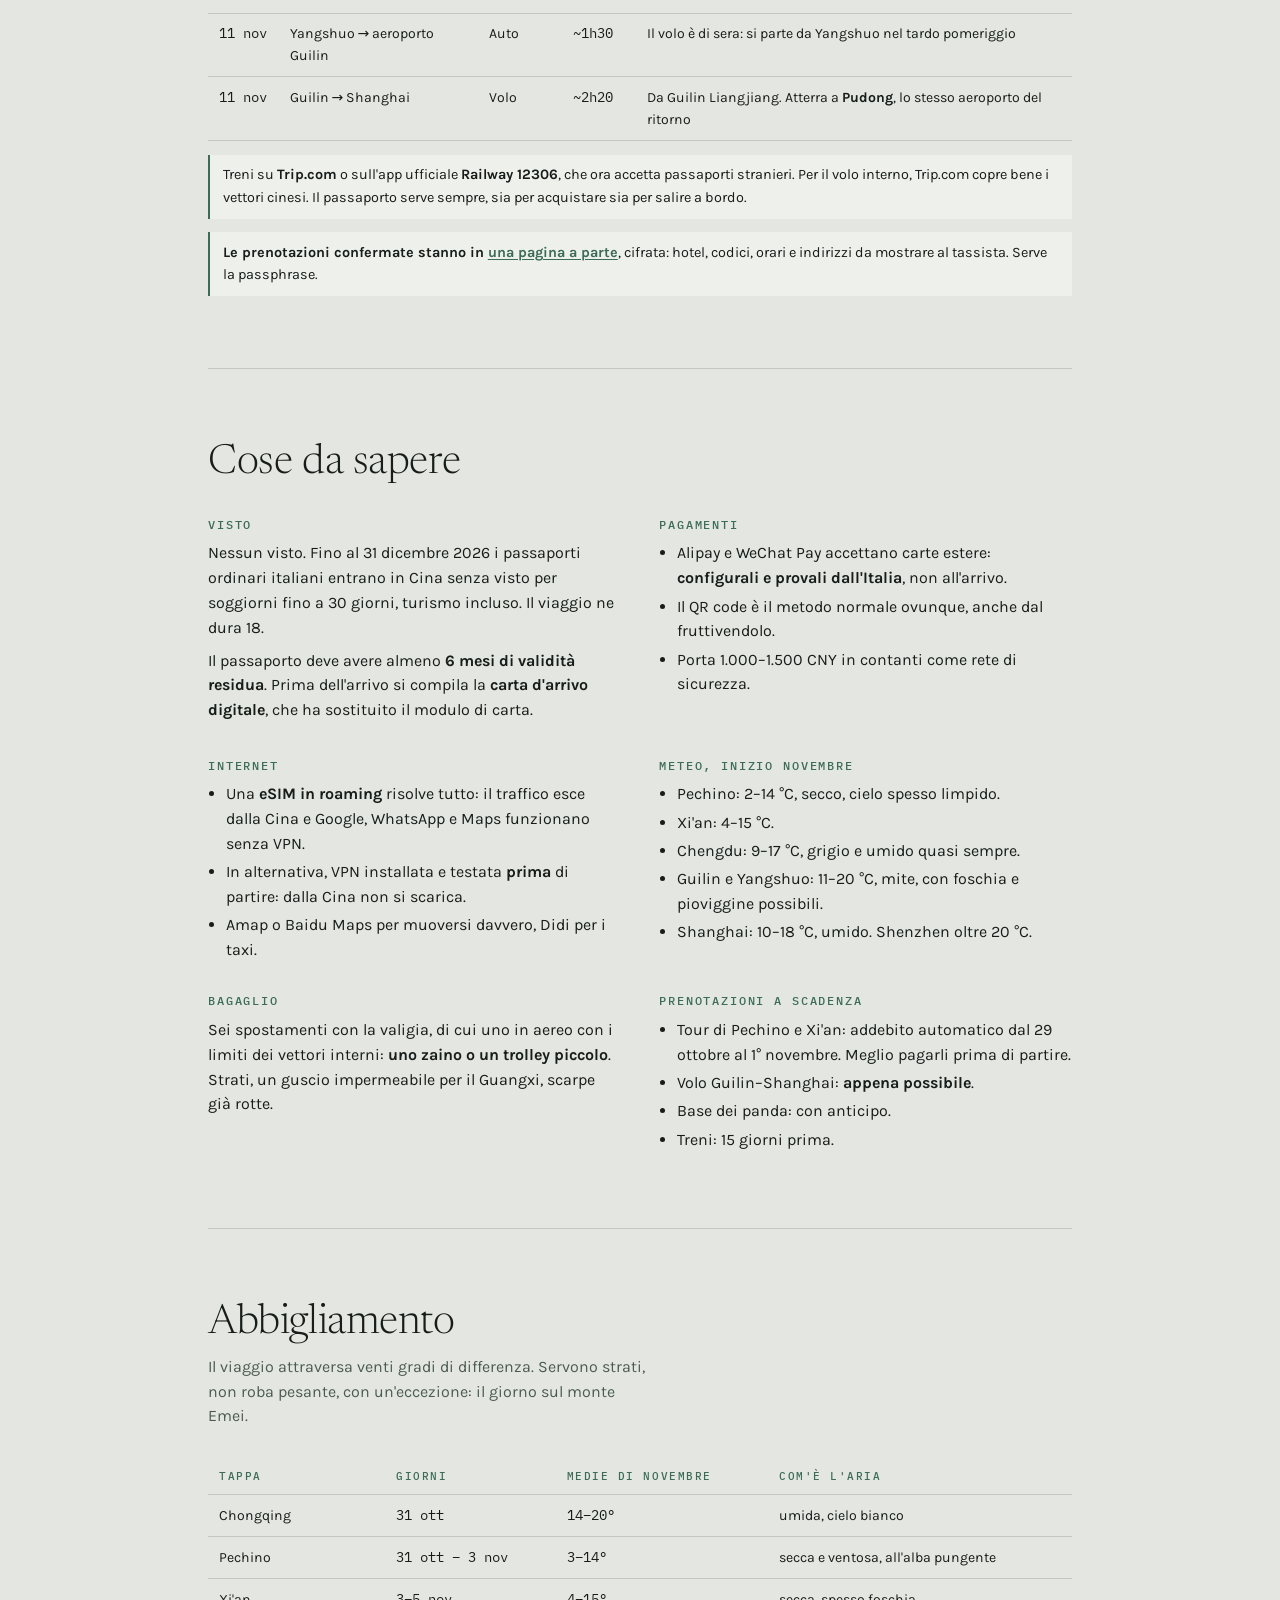
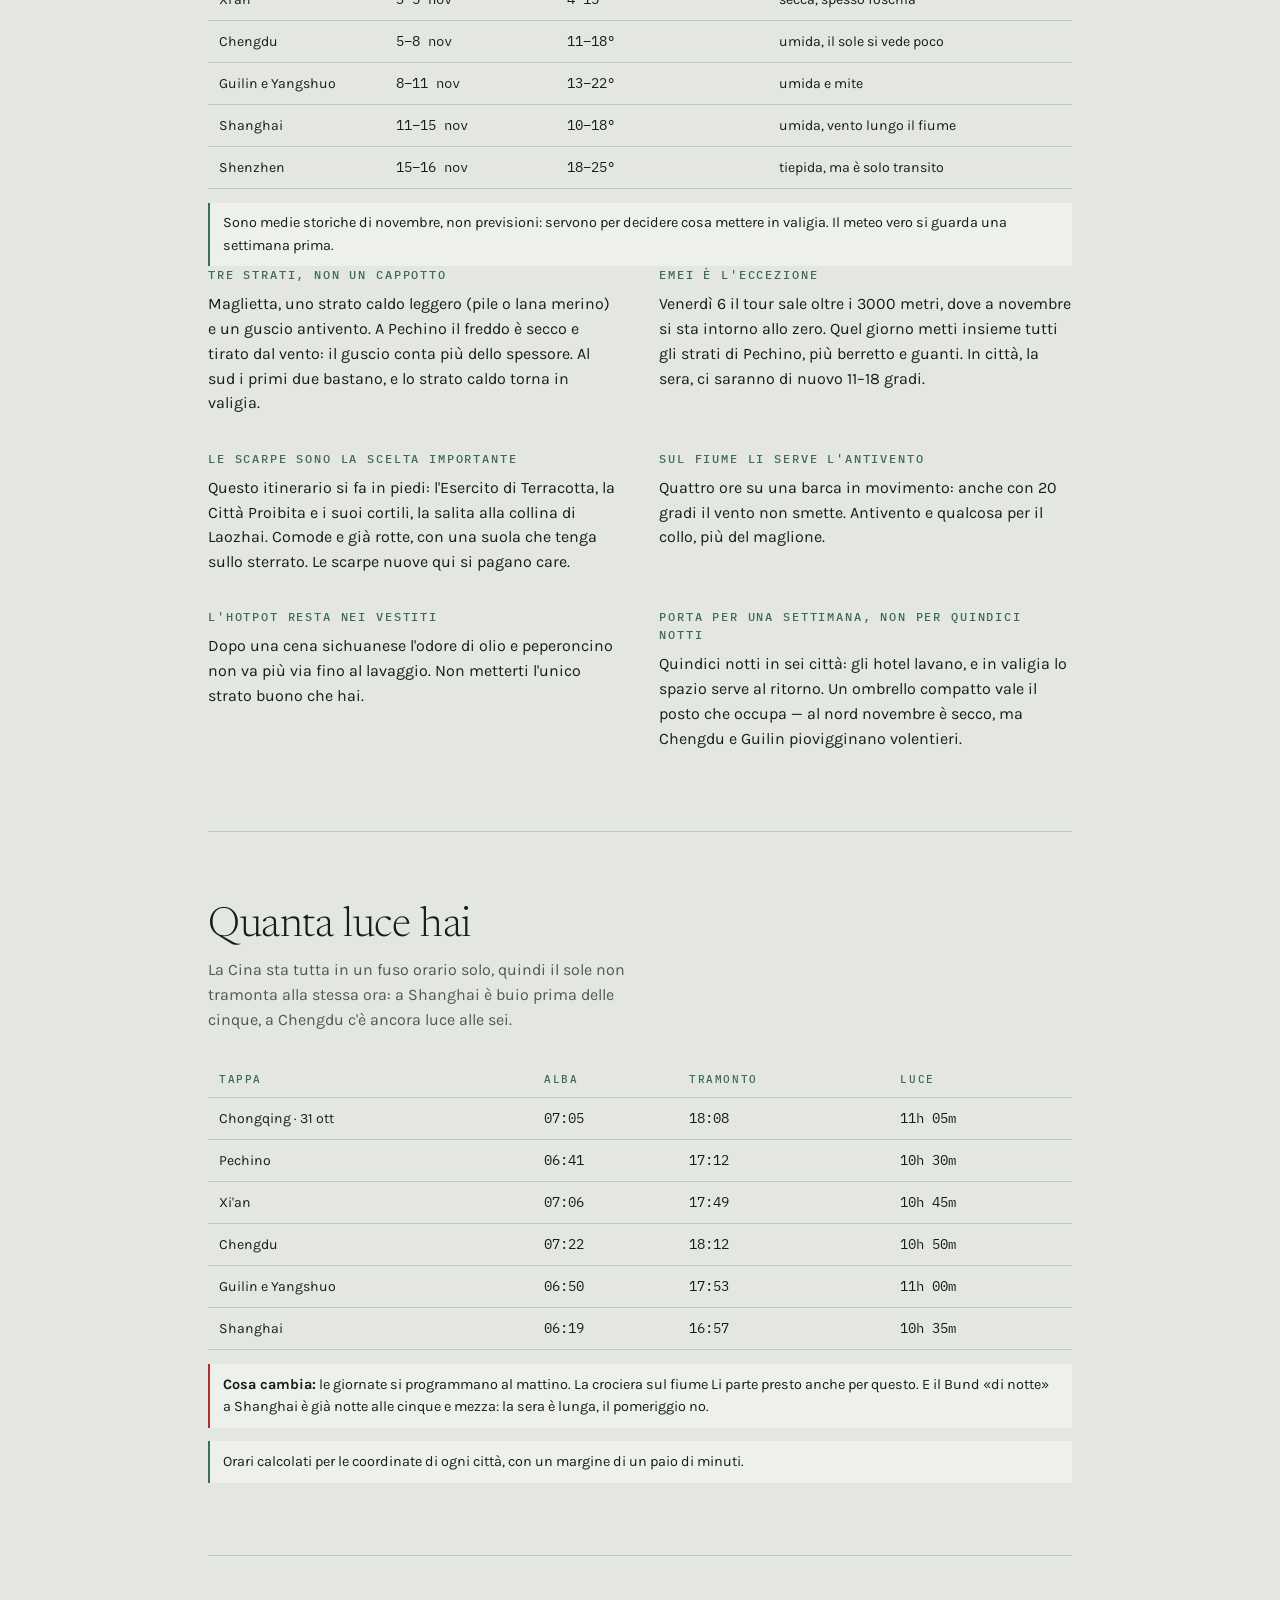
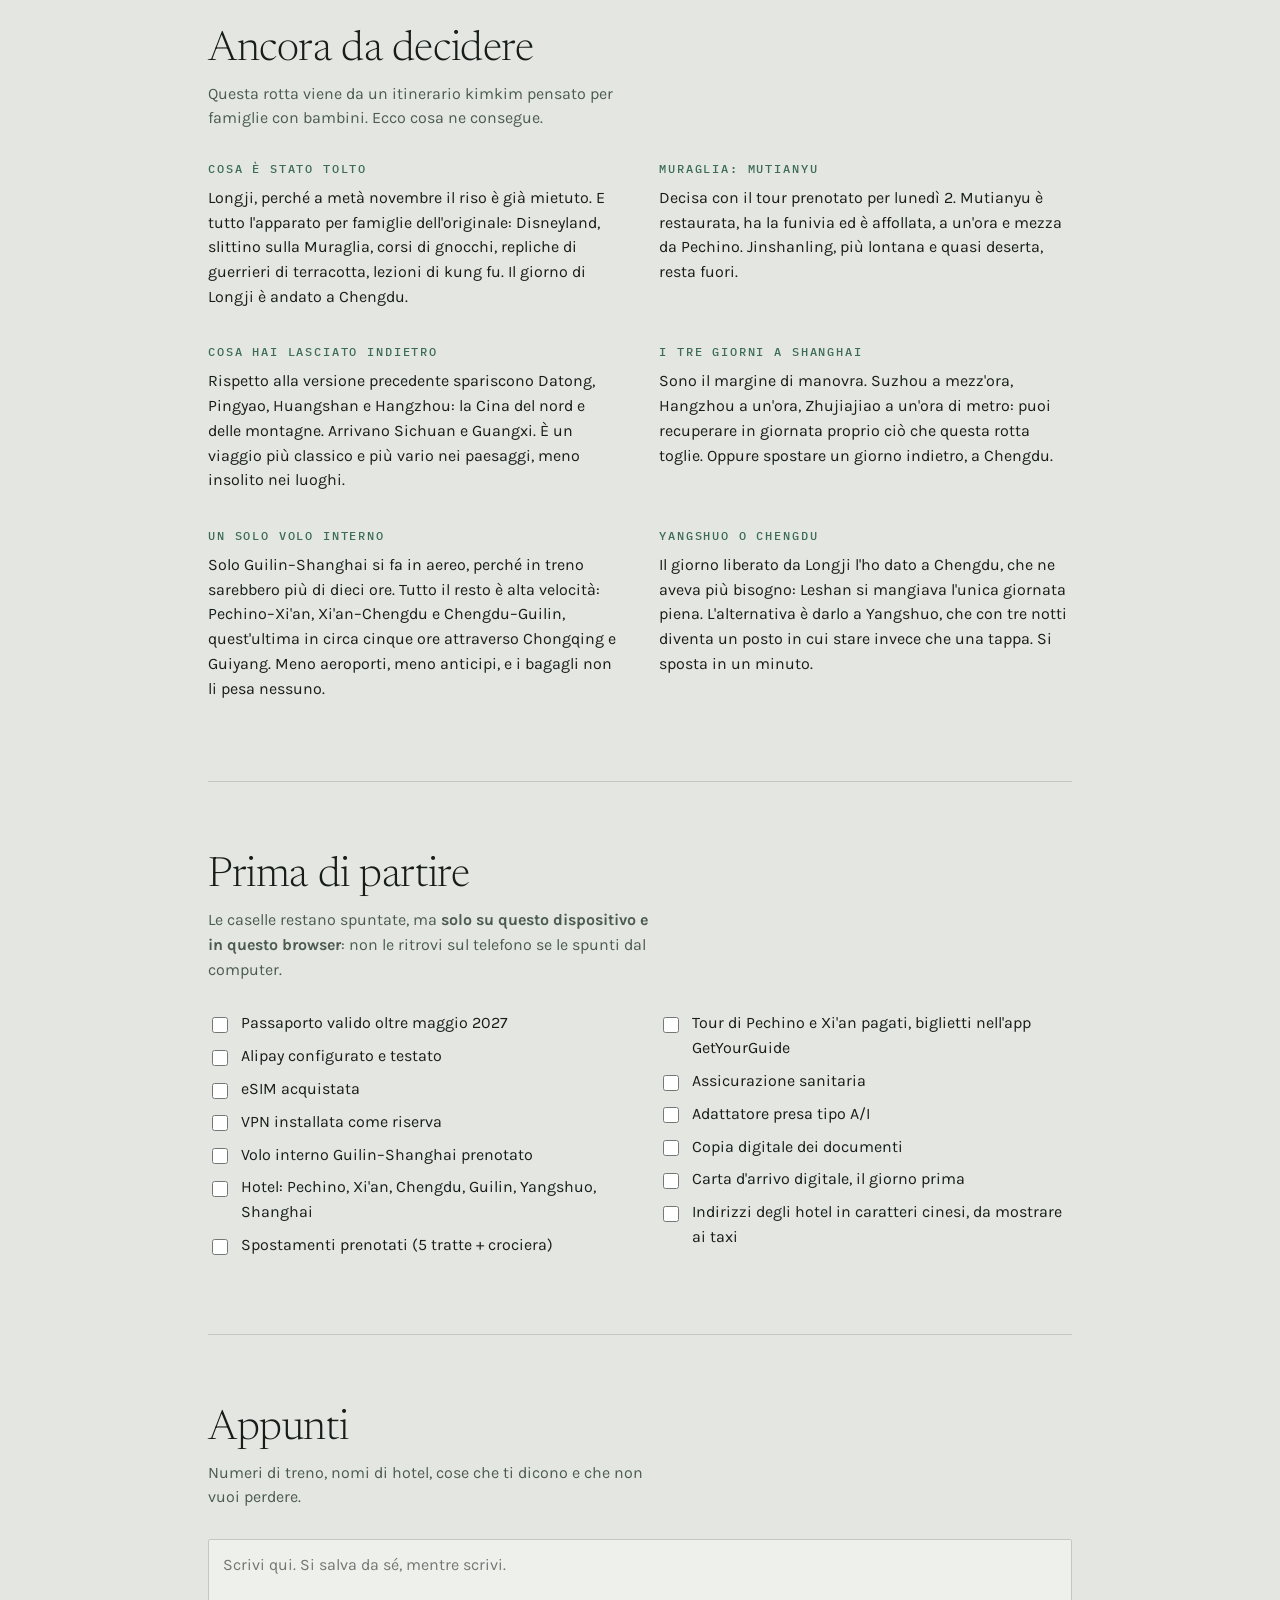
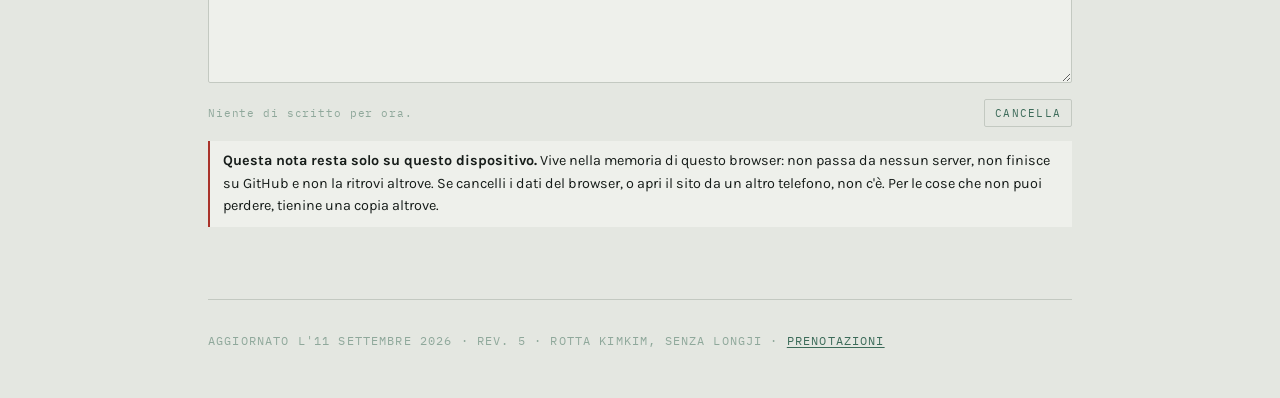
==== commit dc3d700f: "feat: crociera sul fiume Li prenotata con l'hotel di Guilin [AI-assisted]" ====
--- a/index.html
+++ b/index.html
@@ -170,10 +170,10 @@
         </figure>
         <ul>
           <li>Arrivo in serata. La città è la base di partenza, non la meta: cena sui laghi e a letto presto.</li>
-          <li><b>Lun 9:</b> crociera sul fiume Li fino a Yangshuo, quattro ore e mezza tra pareti carsiche, bambù e villaggi.</li>
-        </ul>
-        <p class="note warn"><b>Il molo è fuori città:</b> Zhujiang o Mopanshan, 20–25 km dal centro, 40–50 minuti di taxi. Le partenze sono tra le 9:00 e le 10:30 — prendi la prima, la luce è migliore. Da prenotare con largo anticipo.</p>
-        <p class="leg">Crociera sul fiume Li · ~4h 30m</p>
+          <li><b>Lun 9:</b> crociera sul fiume Li fino a Yangshuo, quattro ore tra pareti carsiche, bambù e villaggi.</li>
+        </ul>
+        <p class="note warn"><b>Il molo è fuori città:</b> Zhujiang o Mopanshan, 20–25 km dal centro. La crociera è prenotata con l'hotel, che vi porta al molo in auto: partenza alle 9:30, ritiro verso le otto da confermare con l'hotel.</p>
+        <p class="leg">Crociera sul fiume Li · ~4h</p>
       </article>
 
       <article class="stop air reveal">
@@ -243,7 +243,7 @@
           <tr><td class="n">3 nov</td><td>Pechino → Xi'an</td><td>Treno G</td><td class="n">~4h30</td><td>Beijing Xi → Xi'an Bei, partenza pomeridiana</td></tr>
           <tr><td class="n">5 nov</td><td>Xi'an → Chengdu</td><td>Treno G</td><td class="n">~4h</td><td>Xi'an Bei → Chengdu Dong</td></tr>
           <tr><td class="n">8 nov</td><td>Chengdu → Guilin</td><td>Treno G/D</td><td class="n">~5–7h</td><td>Chengdu East → Guilin North. Circa 20 partenze al giorno</td></tr>
-          <tr><td class="n">9 nov</td><td>Guilin → Yangshuo</td><td>Crociera</td><td class="n">~4h30</td><td>Partenza 9:00–10:30 da Zhujiang o Mopanshan, 50 min dal centro</td></tr>
+          <tr><td class="n">9 nov</td><td>Guilin → Yangshuo</td><td>Crociera</td><td class="n">~4h</td><td>Prenotata con l'hotel di Guilin: partenza 9:30, auto fino al molo</td></tr>
           <tr><td class="n">11 nov</td><td>Yangshuo → aeroporto Guilin</td><td>Auto</td><td class="n">~1h30</td><td>Il volo è di sera: si parte da Yangshuo nel tardo pomeriggio</td></tr>
           <tr><td class="n">11 nov</td><td>Guilin → Shanghai</td><td>Volo</td><td class="n">~2h20</td><td>Da Guilin Liangjiang. Atterra a <b>Pudong</b>, lo stesso aeroporto del ritorno</td></tr>
         </tbody>
@@ -304,7 +304,7 @@
         <ul>
           <li>Tour di Pechino e Xi'an: addebito automatico dal 29 ottobre al 1° novembre. Meglio pagarli prima di partire.</li>
           <li>Volo Guilin–Shanghai: <b>appena possibile</b>.</li>
-          <li>Crociera sul fiume Li e base dei panda: con anticipo.</li>
+          <li>Base dei panda: con anticipo.</li>
           <li>Treni: 15 giorni prima.</li>
         </ul>
       </div>
@@ -351,7 +351,7 @@
       </div>
       <div class="card reveal">
         <h4>Sul fiume Li serve l'antivento</h4>
-        <p>Quattro ore e mezza su una barca in movimento: anche con 20 gradi il vento non smette. Antivento e qualcosa per il collo, più del maglione.</p>
+        <p>Quattro ore su una barca in movimento: anche con 20 gradi il vento non smette. Antivento e qualcosa per il collo, più del maglione.</p>
       </div>
       <div class="card reveal">
         <h4>L'hotpot resta nei vestiti</h4>
